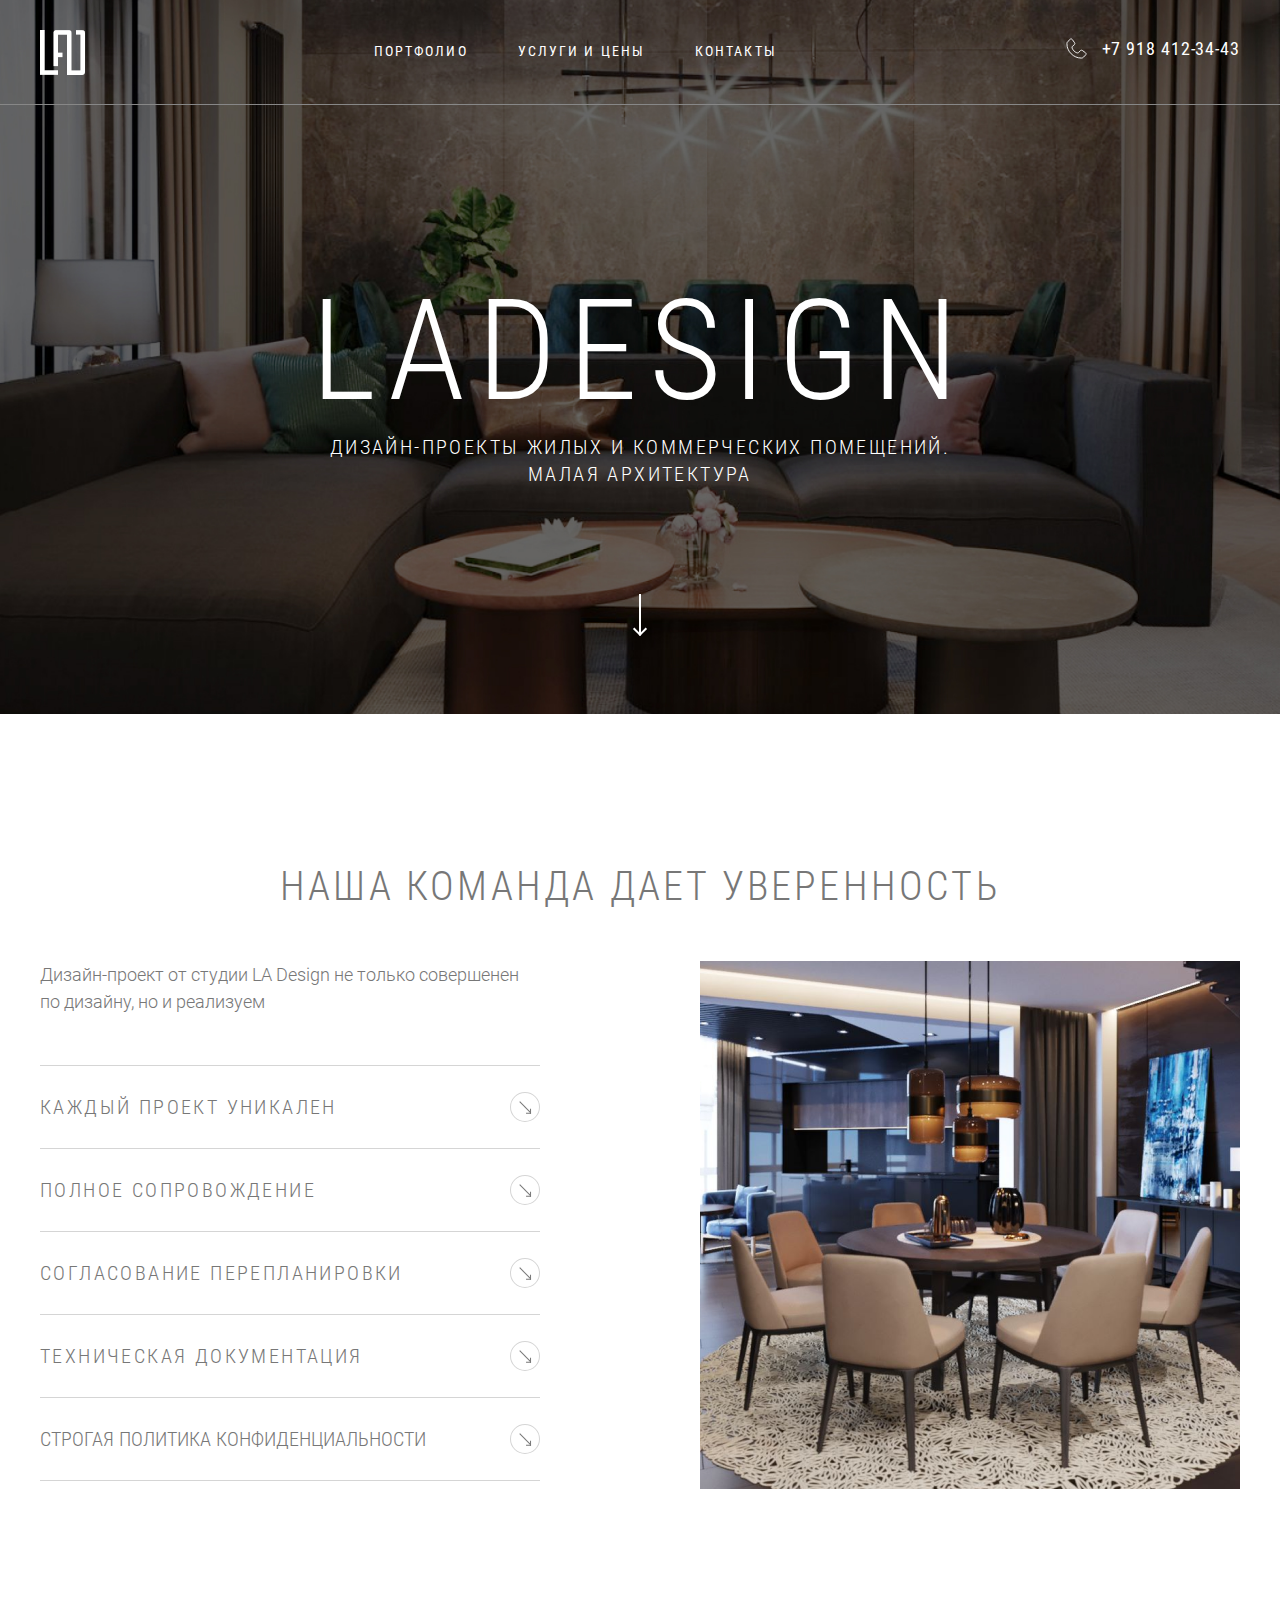
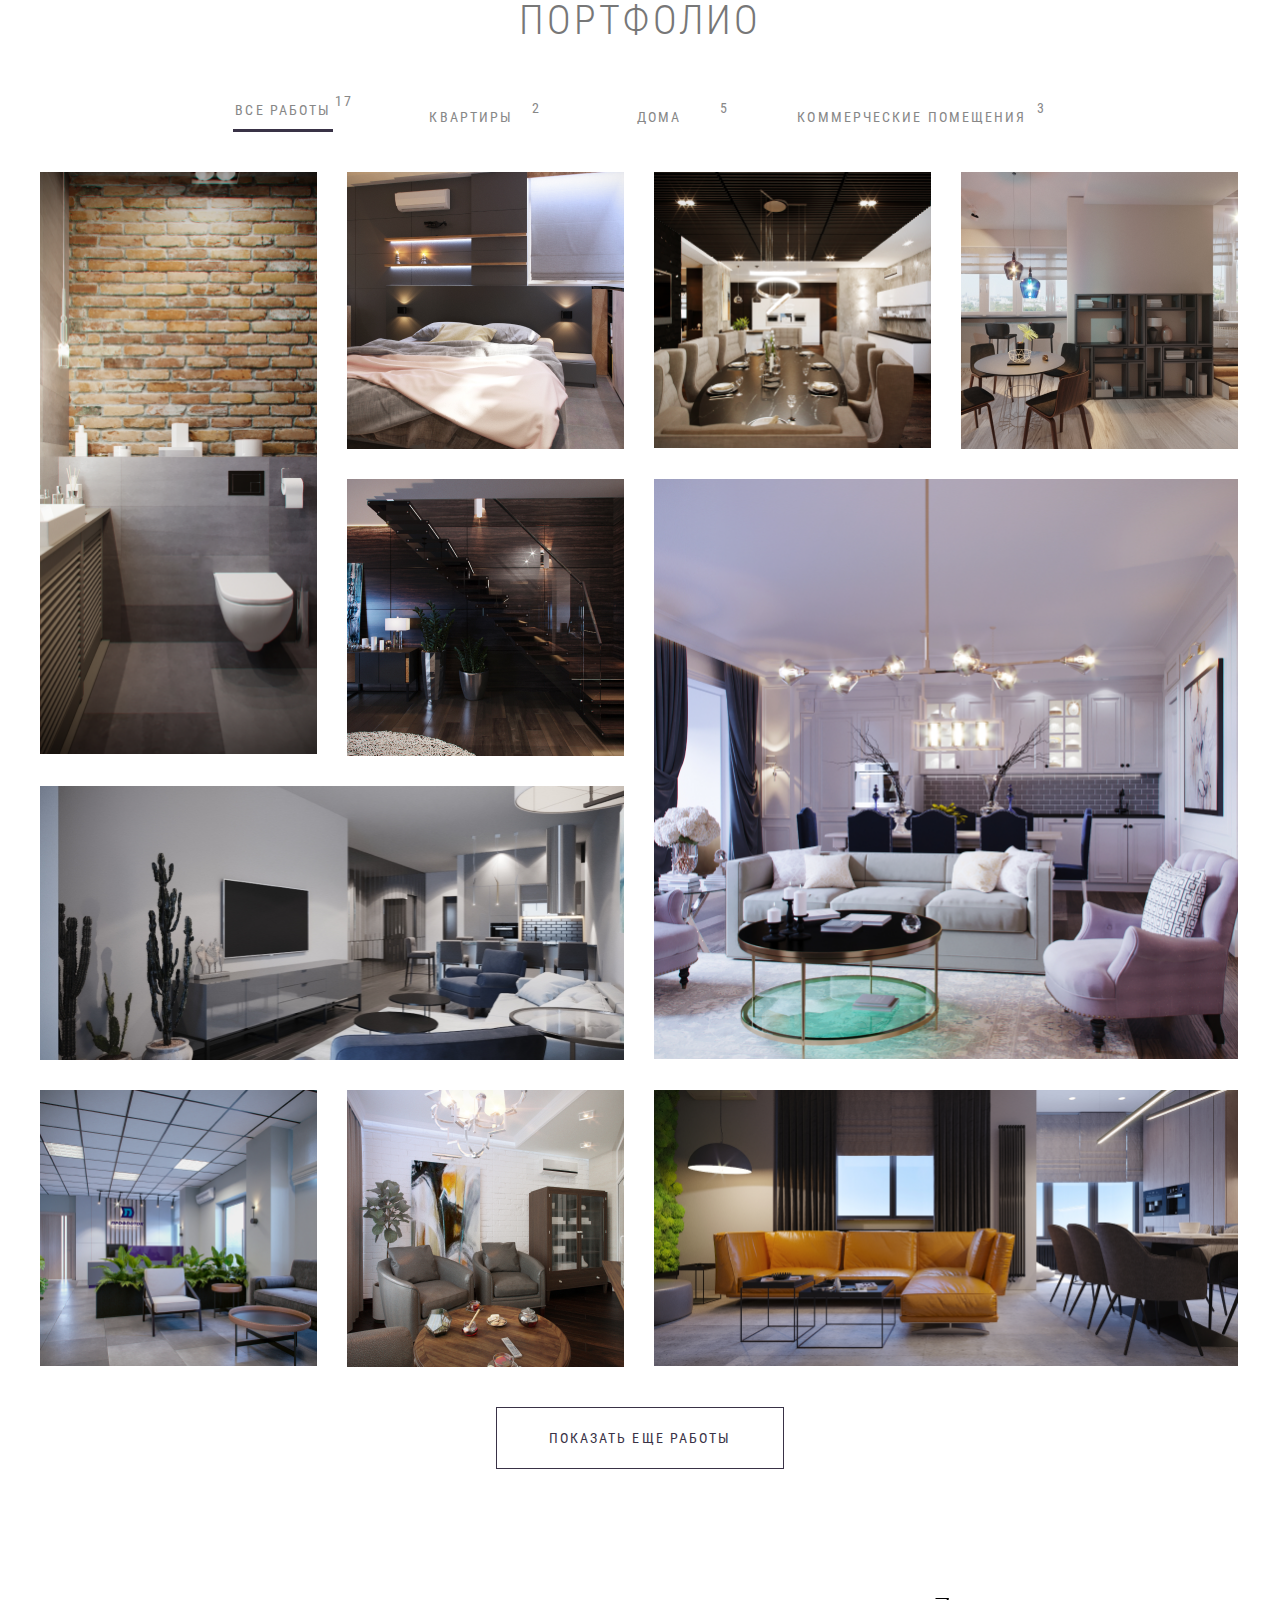
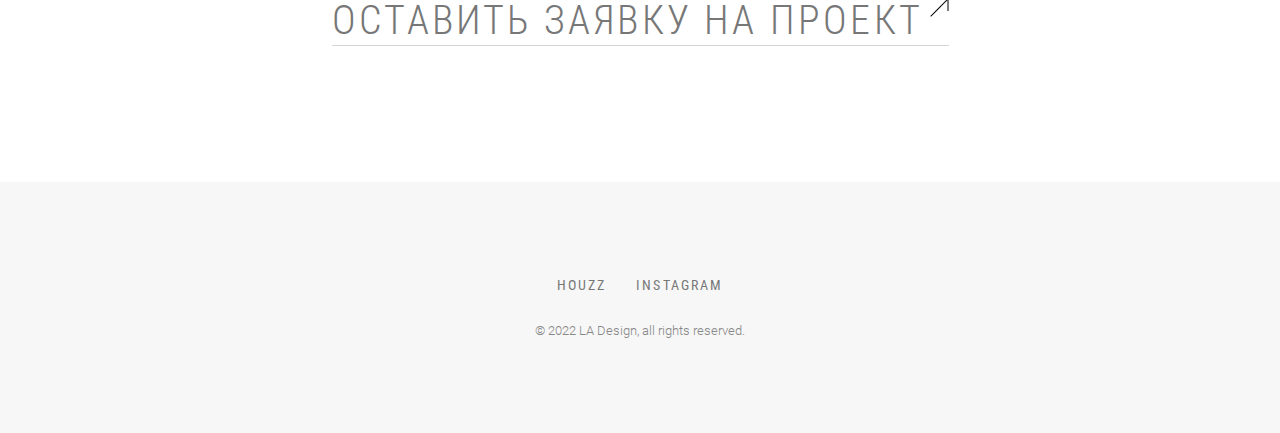
==== index.html @ 77a7b055 "Add files via upload" ====
<!DOCTYPE html>
<html lang="ru">
	<head>
	<meta charset="UTF-8">
	<meta http-equiv="X-UA-Compatible" content="IE=edge">
	<meta name="viewport" content="width=device-width, initial-scale=1.0">
  <link rel="shortcut icon" href="img/logo.png" type="image/x-icon">
  
	<link rel="stylesheet" href="css/style.min.css">
	<title>Ladesign</title>
</head>
	<body>
    <div class="wrapper">
		<header id="header" class="header lock-padding">
  <div class="header__container">
      <a  class="header__logo"></a>
    <div class="header__menu menu">
      <div class="menu__icon">
        <span></span>
      </div>
      <nav class="menu__body">
          <ul class="menu__list">
            <li class="menu__item"><a href="portfolio.html" class="menu__link">Портфолио</a></li>
            <li class="menu__item"><a href="price.html" class="menu__link">услуги и цены</a></li>
            <li class="menu__item"><a href="contact.html" class="menu__link">контакты</a></li>
        </ul>
      </nav>
    </div>
    <div class="header__phone">
      <a href="tel:+79184123443" class="tel__img">+7 918 412-34-43</a>
    </div>
  </div>
</header>

      <main>
        <section class="hero">
          <div class="hero__container">
            <div class="hero__block">
              <h1 class="hero__title">Ladesign</h1>
              <p class="hero__subtitle" >Дизайн-проекты жилых и коммерческих помещений. Малая архитектура</p>
              
              <a href="#team" class="bnt__down"></a>
          </div>
          </div>
        </section>
        <section class="team" id="team">
          <div class="team__container">
            <div class="team__title title">Наша команда дает уверенность</div>
            <div class="team__block">
              <div class="team__text">
                <div class="team__text-p">
                  Дизайн-проект от студии LA Design не только совершенен по дизайну, но и реализуем
                </div>
                <ul class="accordion__list">
                  <li class="accordion">
                    <button class="accordion__control" aria-expanded="false">
                      <span class="accordion__title team__accordion-title">Каждый проект уникален</span>
                      <span class="accordion__icon"></span>
                    </button>
                    <div class="accordion__content team__accordion-subtitle" aria-hidden="true">
                      Дизайнеры и архитекторы студии не работают по шаблону, учитывают все пожелания и не копируют работы из чужих портфолио
                    </div>
                  </li>
                  <li class="accordion">
                    <button class="accordion__control" aria-expanded="false">
                      <span class="accordion__title team__accordion-title">Полное сопровождение</span>
                      <span class="accordion__icon"></span>
                    </button>
                    <div class="accordion__content team__accordion-subtitle" aria-hidden="true">
                      Клиент может заказать услугу по авторскому надзору и вообще не приезжать на объект. Мы будем контролировать и корректировать ход выполнения ремонтных работ согласно дизайн-проекту
                    </div>
                  </li>
                  <li class="accordion">
                    <button class="accordion__control" aria-expanded="false">
                      <span class="accordion__title team__accordion-title">Согласование перепланировки</span>
                      <span class="accordion__icon"></span>
                    </button>
                    <div class="accordion__content team__accordion-subtitle" aria-hidden="true">
                      Поможем согласовать любые планировочные решения, которые не противоречат закону. Возьмем на себя все бумажные вопросы, чтобы освободить ваше время
                    </div>
                  </li>
                  <li class="accordion">
                    <button class="accordion__control" aria-expanded="false">
                      <span class="accordion__title team__accordion-title">Техническая документация</span>
                      <span class="accordion__icon"></span>
                    </button>
                    <div class="accordion__content team__accordion-subtitle" aria-hidden="true">
                      Готовим полный пакет документов, который гарантирует ответственный подход к работе и высокое качество реализованного дизайн-проекта
                    </div>
                  </li>
                  <li class="accordion">
                    <button class="accordion__control" aria-expanded="false">
                      <span class="accordion__title team__accordion-title  team__accordion-last">Строгая политика конфиденциальности
                      </span>
                      <span class="accordion__icon accordion__icon-last "></span>
                    </button>
                    <div class="accordion__content team__accordion-subtitle" aria-hidden="true">
                      Обеспечиваем защиту персональных данных заказчиков и не раскрываем их третьим лицам.
                    </div>
                  </li>
                </ul>
              </div>
              <div class="team__images ibg">
                <img src="img/block__team.png"  alt="">
              </div>
            </div>
          </div>
        </section>
        <section class="portfolio">
          <div class="portfolio__container">
            <div class="portfolio__title title">Портфолио</div>
            
            <div class="portfolio__nav">
              <a  class="btnc portfolio__nav-link active" data-filter="all">все работы <span class="nav-link__item">17</span></a>
              <a  class="btnc portfolio__nav-link" data-filter="app">квартиры <span class="nav-link__item">2</span></a>
              <a  class="btnc portfolio__nav-link" data-filter="website">дома <span class="nav-link__item">5</span></a>
              <a  class="btnc portfolio__nav-link portfolio__nav-link-bg " data-filter="interaction">коммерческие помещения <span class="nav-link__item">3</span></a>
            </div>

            <div class="portfolio__block">
              <div class="portfolio__item grid-rows" data-cat="app">
              <a href="work.html">
                <img src="img/portfolio1.png" alt="">
              <div class="portfolio__text-img">
                <h2 class="text-img__h2" >LOFT</h2>
                <span class="text-img__span">Unique collection</span>
              </div>
              </a>
            </div>
            <div class="portfolio__item " data-cat="website">
              <a href="index.html">
                <img src="img/portfolio2.png" alt="">
              <div class="portfolio__text-img">
                <h2 class="text-img__h2" >LOFT</h2>
                <span class="text-img__span">Unique collection</span>
              </div>
              </a>
            </div>
            <div class="portfolio__item " data-cat="interaction">
              <a href="index.html">
                <img src="img/portfolio3.png" alt="">
              <div class="portfolio__text-img">
                <h2 class="text-img__h2" >LOFT</h2>
                <span class="text-img__span">Unique collection</span>
              </div>
              </a>
            </div>
            <div class="portfolio__item " data-cat="website">
              <a href="index.html">
                <img src="img/portfolio4.png" alt="">
              <div class="portfolio__text-img">
                <h2 class="text-img__h2" >LOFT</h2>
                <span class="text-img__span">Unique collection</span>
              </div>
              </a>
            </div>
            <div class="portfolio__item " data-cat="interaction">
              <a href="index.html">
                <img src="img/portfolio5.png" alt="">
              <div class="portfolio__text-img">
                <h2 class="text-img__h2" >LOFT</h2>
                <span class="text-img__span">Unique collection</span>
              </div>
              </a>
            </div>
            <div class="portfolio__item grid-rows-columns " data-cat="website">
              <a href="index.html">
                <img src="img/portfolio6.png" alt="">
              <div class="portfolio__text-img">
                <h2 class="text-img__h2" >LOFT</h2>
                <span class="text-img__span">Unique collection</span>
              </div>
              </a>
            </div>
            <div class="portfolio__item  grid-columns " data-cat="app">
              <a href="index.html">
                <img src="img/portfolio7.png" alt="">
              <div class="portfolio__text-img">
                <h2 class="text-img__h2" >LOFT</h2>
                <span class="text-img__span">Unique collection</span>
              </div>
              </a>
            </div>
            <div class="portfolio__item " data-cat="website">
              <a href="index.html">
                <img src="img/portfolio8.png" alt="">
              <div class="portfolio__text-img">
                <h2 class="text-img__h2" >LOFT</h2>
                <span class="text-img__span">Unique collection</span>
              </div>
              </a>
            </div>
            <div class="portfolio__item " data-cat="interaction">
              <a href="index.html">
                <img src="img/portfolio9.png" alt="">
              <div class="portfolio__text-img">
                <h2 class="text-img__h2" >LOFT</h2>
                <span class="text-img__span">Unique collection</span>
              </div>
              </a>
            </div>
            <div class="portfolio__item grid-columns " data-cat="website">
              <a href="index.html">
                <img src="img/portfolio10.png" alt="">
              <div class="portfolio__text-img">
                <h2 class="text-img__h2" >LOFT</h2>
                <span class="text-img__span">Unique collection</span>
              </div>
              </a>
            </div>
            <div class="portfolio__item grid-rows " data-cat="app">
              <a href="work.html">
                <img src="img/portfolio1.png" alt="">
              <div class="portfolio__text-img">
                <h2 class="text-img__h2" >LOFT</h2>
                <span class="text-img__span">Unique collection</span>
              </div>
              </a>
              
            </div>
            <div class="portfolio__item " data-cat="website">
              <a href="index.html">
                <img src="img/portfolio2.png" alt="">
              <div class="portfolio__text-img">
                <h2 class="text-img__h2" >LOFT</h2>
                <span class="text-img__span">Unique collection</span>
              </div>
              </a>
            </div>
            <div class="portfolio__item " data-cat="interaction">
              <a href="index.html">
                <img src="img/portfolio3.png" alt="">
              <div class="portfolio__text-img">
                <h2 class="text-img__h2" >LOFT</h2>
                <span class="text-img__span">Unique collection</span>
              </div>
              </a>
            </div>
            <div class="portfolio__item " data-cat="website">
              <a href="index.html">
                <img src="img/portfolio4.png" alt="">
              <div class="portfolio__text-img">
                <h2 class="text-img__h2" >LOFT</h2>
                <span class="text-img__span">Unique collection</span>
              </div>
              </a>
            </div>
            <div class="portfolio__item " data-cat="interaction">
              <a href="index.html">
                <img src="img/portfolio5.png" alt="">
              <div class="portfolio__text-img">
                <h2 class="text-img__h2" >LOFT</h2>
                <span class="text-img__span">Unique collection</span>
              </div>
              </a>
            </div>
            <div class="portfolio__item grid-rows-columns " data-cat="website">
              <a href="index.html">
                <img src="img/portfolio6.png" alt="">
              <div class="portfolio__text-img">
                <h2 class="text-img__h2" >LOFT</h2>
                <span class="text-img__span">Unique collection</span>
              </div>
              </a>
            </div>
            <div class="portfolio__item grid-columns" data-cat="app">
              <a href="index.html">
                <img src="img/portfolio7.png" alt="">
              <div class="portfolio__text-img">
                <h2 class="text-img__h2" >LOFT</h2>
                <span class="text-img__span">Unique collection</span>
              </div>
              </a>
            </div>
              
            </div>
              <button class="portfolio__button btn show-more">Показать еще работы</button>
            <a  href="#popup" class="portfolio__aplication popup-link">оставить заявку на проект</a>


          </div>
        </section>
      </main>
      <footer class="footer">
  <div class="footer__container">
    <div class="footer__social">
      <a href="" class="footer__link">houzz</a>
      <a href="" class="footer__link">instagram</a>
    </div>
    <p class="footer__p" >© 2022 LA Design, all rights reserved.</p>
  </div>
  

</footer>

      <div id="popup" class="popup">
  <div class="popup__body">
    <div class="popup__content">
      <a   class="popup__close close-popup" ><img src="img/icon_close.svg" alt=""></a>
      <h2 class="popup__title title-desing" >оставЬТЕ СВОИ КОНТАКТЫ. мЫ СВЯЖЕМСЯ С ВАМИ И ОБСУДИМ ВАШ ПРОЕКТ</h2>
      <form class="popup__form" action="">
        <div class="input__block">
          <input class="popup__input" type="text" placeholder="Ваше имя">
          <input class="popup__input" type="number" placeholder="Ваш телефон">
        </div>
        
        <div class="form__btn ">
          <button class="form__button btn">отправить</button>
          <p class="text__btn">Нажимая на кнопку, я даю  <a href="#" class="form__btn-link"> согласие на обработку  персональных данных</a></p>
        </div>
      </form>

    </div>
  </div>
</div>
    </div> 
    
    <script src="https://code.jquery.com/jquery-3.6.0.js" integrity="sha256-H+K7U5CnXl1h5ywQfKtSj8PCmoN9aaq30gDh27Xc0jk=" crossorigin="anonymous"></script>
    <script src="https://unpkg.com/swiper/swiper-bundle.min.js"></script>
		<script src="js/app.min.js"></script>
    
	</body>
</html>
---- css/style.min.css ----
@charset "UTF-8";
@font-face {
  font-family: Roboto;
  font-display: swap;
  src: url("../fonts/Roboto-Light.woff2") format("woff2"), url("../fonts/Roboto-Light.woff") format("woff");
  font-weight: 300;
  font-style: normal;
}
@font-face {
  font-family: Roboto;
  font-display: swap;
  src: url("../fonts/Roboto-Bold.woff2") format("woff2"), url("../fonts/Roboto-Bold.woff") format("woff");
  font-weight: 700;
  font-style: normal;
}
@font-face {
  font-family: Roboto;
  font-display: swap;
  src: url("../fonts/Roboto-Medium.woff2") format("woff2"), url("../fonts/Roboto-Medium.woff") format("woff");
  font-weight: 500;
  font-style: normal;
}
@font-face {
  font-family: Roboto;
  font-display: swap;
  src: url("../fonts/Roboto-Regular.woff2") format("woff2"), url("../fonts/Roboto-Regular.woff") format("woff");
  font-weight: 400;
  font-style: normal;
}
@font-face {
  font-family: RobotoCondensed;
  font-display: swap;
  src: url("../fonts/RobotoCondensed-Bold.woff2") format("woff2"), url("../fonts/RobotoCondensed-Bold.woff") format("woff");
  font-weight: 700;
  font-style: normal;
}
@font-face {
  font-family: RobotoCondensed;
  font-display: swap;
  src: url("../fonts/RobotoCondensed-Regular.woff2") format("woff2"), url("../fonts/RobotoCondensed-Regular.woff") format("woff");
  font-weight: 400;
  font-style: normal;
}
@font-face {
  font-family: RobotoCondensed;
  font-display: swap;
  src: url("../fonts/RobotoCondensed-Light.woff2") format("woff2"), url("../fonts/RobotoCondensed-Light.woff") format("woff");
  font-weight: 300;
  font-style: normal;
}
/*обнуление*/
/*Обнуление*/
* {
  padding: 0;
  margin: 0;
  border: 0;
}

*, *:before, *:after {
  -moz-box-sizing: border-box;
  -webkit-box-sizing: border-box;
  box-sizing: border-box;
}

:focus, :active {
  outline: none;
}

a:focus, a:active {
  outline: none;
}

nav, footer, header, aside {
  display: block;
}

html, body {
  height: 100%;
  width: 100%;
  font-size: 100%;
  line-height: 1;
  font-size: 14px;
  -ms-text-size-adjust: 100%;
  -moz-text-size-adjust: 100%;
  -webkit-text-size-adjust: 100%;
}

input, button, textarea {
  font-family: inherit;
}

input::-ms-clear {
  display: none;
}

button {
  cursor: pointer;
}

button::-moz-focus-inner {
  padding: 0;
  border: 0;
}

a, a:visited {
  text-decoration: none;
}

a:hover {
  text-decoration: none;
}

ul li {
  list-style: none;
}

img {
  vertical-align: top;
  max-width: 100%;
  object-fit: cover;
}

h1, h2, h3, h4, h5, h6 {
  font-size: inherit;
  font-weight: 400;
}

/*--------------------*/
.ibg {
  position: relative;
}

.ibg img {
  position: absolute;
  width: 100%;
  height: 100%;
  top: 0;
  left: 0;
  object-fit: cover;
}

[class*=__container] {
  max-width: 1230px;
  margin: 0 auto;
  padding: 0 15px;
}

.wrapper {
  min-height: 100%;
  overflow: hidden;
  display: flex;
  flex-direction: column;
}

.main {
  flex: 1 0 auto;
}

body {
  font-family: RobotoCondensed;
  font-weight: 400;
  font-style: normal;
}

body._lock {
  overflow: hidden;
}

body.lock {
  overflow: hidden;
}

.header {
  position: absolute;
  top: 0;
  left: 0;
  width: 100%;
  z-index: 50;
  border-bottom: 1px solid var(--color-bb);
}
.header__container {
  display: flex;
  align-items: center;
  justify-content: space-between;
  min-height: 104px;
}
@media (max-width: 1230px) {
  .header__container {
    min-height: calc(70px + 34 * ((100vw - 320px) / 910));
  }
}
.header__logo {
  background: url("../img/logos.png") 0 0 no-repeat;
  width: 45px;
  height: 45px;
  cursor: pointer;
  background-size: cover;
  z-index: 6;
}
@media (max-width: 1230px) {
  .header__logo {
    width: calc(30px + 15 * ((100vw - 320px) / 910));
  }
}
@media (max-width: 1230px) {
  .header__logo {
    height: calc(30px + 15 * ((100vw - 320px) / 910));
  }
}
.header__menu {
  z-index: 5;
}
.header__phone {
  z-index: 6;
}

.fixed {
  position: fixed;
  top: 0;
  left: 0;
  animation-name: show_header;
  animation-duration: 1s;
  background: #fff;
  z-index: 5;
  width: 100%;
  box-shadow: 0px 20px 80px rgba(0, 0, 0, 0.08);
}

.menu__list {
  font-family: RobotoCondensed;
  font-size: 14px;
  font-weight: 400;
  line-height: 1.2;
  letter-spacing: 0.15em;
  text-align: center;
  text-transform: uppercase;
  display: flex;
  gap: 50px;
}
@media (max-width: 1230px) {
  .menu__list {
    gap: calc(19px + 31 * ((100vw - 320px) / 910));
  }
}
@media (min-width: 769px) {
  .menu__item::after {
    content: "";
    display: block;
    width: 100%;
    height: 2px;
    background-color: var(--color-white);
    transform: scale(0);
    transition: all 0.3s ease;
  }
  .menu__item:hover::after {
    transform: scale(1);
  }
}
.menu__link {
  color: var(--color-white);
}
.menu__icon {
  display: none;
}
@media (max-width: 769px) {
  .menu {
    display: flex;
    order: 1;
  }
}

@media (max-width: 769px) {
  .menu__icon {
    z-index: 5;
    display: block;
    position: relative;
    width: 40px;
    height: 20px;
    cursor: pointer;
  }
  .menu__icon span,
.menu__icon::after,
.menu__icon::before {
    left: 0;
    position: absolute;
    height: 10%;
    width: 100%;
    transition: all 0.5s ease 0s;
    background-color: var(--color-white);
  }
  .fixed .menu__icon span,
.fixed .menu__icon::after,
.fixed .menu__icon::before {
    left: 0;
    position: absolute;
    height: 10%;
    width: 100%;
    transition: all 0.5s ease 0s;
    background-color: #000;
  }
  ._active.menu__icon span,
._active.menu__icon::after,
._active.menu__icon::before {
    background-color: var(--color-white);
  }
  ._active .tel__img {
    color: var(--color-white);
  }
  .menu__icon::after,
.menu__icon::before {
    content: "";
  }
  .menu__icon::after {
    bottom: 0;
  }
  .menu__icon::before {
    top: 0;
  }
  .menu__icon span {
    top: 50%;
    transform: scale(1) translate(0px, -50%);
  }
  .menu__icon._active span {
    transform: scale(0) translate(0px, -50%);
  }
  .menu__icon._active::before {
    top: 50%;
    transform: rotate(-45deg) translate(0px, -50%);
  }
  .menu__icon._active::after {
    top: 50%;
    transform: rotate(45deg) translate(0px, -50%);
  }
  .menu__body {
    position: fixed;
    top: 0;
    left: -100%;
    width: 100%;
    height: 100%;
    background-color: #000;
    padding: 184px 30px 30px 30px;
    transition: left 0.5s ease 0s;
    overflow: auto;
  }
  .menu__body._active {
    left: 0;
  }
  ._active.menu__body::before {
    content: "";
    position: fixed;
    width: 100%;
    top: 0;
    left: 0;
    height: 70px;
    background-color: #000;
    z-index: 2;
  }
  .menu__list {
    flex-direction: column;
  }
  .menu__link {
    font-size: 20px;
  }
}
.fixed .menu__link {
  color: var(--color-darkgray);
}
.fixed .menu__link::after {
  content: "";
  display: block;
  width: 100%;
  height: 2px;
  background-color: var(--color-darkgray);
  transform: scale(0);
  transition: all 0.3s ease;
}
.fixed .menu__link:hover::after {
  transform: scale(1);
}
.fixed .header__container {
  min-height: 70px;
}
.fixed .header__logo {
  background: url("../img/logo.png") 0 0 no-repeat;
  width: 45px;
  height: 45px;
  cursor: pointer;
  background-size: cover;
}
@media (max-width: 1230px) {
  .fixed .header__logo {
    width: calc(30px + 15 * ((100vw - 320px) / 910));
  }
}
@media (max-width: 1230px) {
  .fixed .header__logo {
    height: calc(30px + 15 * ((100vw - 320px) / 910));
  }
}
.fixed .tel__img {
  color: var(--color-darkgray);
  background-image: url("../img/phonedark.png");
}
.fixed .tel__img::after {
  content: "";
  display: block;
  width: 100%;
  height: 2px;
  margin-top: 5px;
  background-color: var(--color-darkgray);
  transform: scale(0);
  transition: all 0.3s ease;
}
.fixed .tel__img:hover::after {
  transform: scale(1);
}

._active.tel__img {
  color: var(--color-white);
  background-image: url("../img/phone.svg");
}

._active.header__logo {
  background: url("../img/logos.png") 0 0 no-repeat;
  width: 45px;
  height: 45px;
  cursor: pointer;
  background-size: cover;
  z-index: 6;
}
@media (max-width: 1230px) {
  ._active.header__logo {
    width: calc(30px + 15 * ((100vw - 320px) / 910));
  }
}
@media (max-width: 1230px) {
  ._active.header__logo {
    height: calc(30px + 15 * ((100vw - 320px) / 910));
  }
}

._active .menu__link {
  color: var(--color-white);
}

.tel__img {
  background-image: url("../img/phone.svg");
  padding: 10px 0 10px 36px;
  background-position: left center;
  background-size: 21px 21px;
  background-repeat: no-repeat;
  font-size: 18px;
  font-weight: 500;
  line-height: 0.85;
  letter-spacing: 0.05em;
  text-align: left;
  color: var(--color-white);
}
@media (max-width: 1230px) {
  .tel__img {
    font-size: calc(16px + 2 * ((100vw - 320px) / 910));
  }
}
.tel__img::after {
  content: "";
  display: block;
  width: 100%;
  height: 2px;
  margin-top: 5px;
  background-color: var(--color-white);
  transform: scale(0);
  transition: all 0.3s ease;
}
.tel__img:hover::after {
  transform: scale(1);
}

@keyframes show_header {
  0% {
    opacity: 0;
    top: -70px;
  }
  100% {
    opacity: 1;
    top: 0;
  }
}
.title {
  font-family: RobotoCondensed;
  font-size: 40px;
  font-weight: 300;
  line-height: 117.5%;
  letter-spacing: 0.08em;
  color: var(--color-darkgray);
  text-transform: uppercase;
  text-align: center;
}
@media (max-width: 1230px) {
  .title {
    font-size: calc(30px + 10 * ((100vw - 320px) / 910));
  }
}

.title-desing {
  font-family: RobotoCondensed;
  font-size: 30px;
  font-weight: 300;
  line-height: 150%;
  letter-spacing: 0.08em;
  text-align: left;
  text-transform: uppercase;
  color: var(--color-darkgray);
}
@media (max-width: 1230px) {
  .title-desing {
    font-size: calc(20px + 10 * ((100vw - 320px) / 910));
  }
}

.accordion {
  max-width: 500px;
}
.accordion__list {
  border-bottom: 1px solid #D5D5D5;
  max-width: 500px;
}
.accordion__control {
  display: flex;
  align-items: center;
  justify-content: space-between;
  list-style: none;
  padding: 26px 0;
  padding-left: 0;
  border-top: 1px solid #D5D5D5;
  width: 100%;
  background-color: transparent;
  cursor: pointer;
}
.accordion__control::-webkit-details-marker {
  display: none;
}
.accordion__title {
  margin: 0;
}
.accordion__icon {
  position: relative;
  display: inline-block;
  width: 30px;
  height: 30px;
  border-radius: 100%;
  background-color: transparent;
  border: 1px solid #D5D5D5;
  transition: transform 0.3s ease-out;
  transform: rotate(-45deg);
}
.accordion__icon::before {
  content: "";
  position: absolute;
  left: 50%;
  top: 50%;
  transform: translate(-50%, -50%);
  width: 1px;
  height: 15px;
  background-color: var(--color-darkgray);
}
.accordion__icon::after {
  content: "";
  position: absolute;
  transform: translate(-50%, -50%);
  border-top: 1px solid var(--color-darkgray);
  border-left: 1px solid var(--color-darkgray);
  width: 5px;
  height: 5px;
  transform: rotate(-135deg);
  left: 11.2px;
  top: 59%;
}
.accordion__content {
  padding: 0 20px;
  border-top: transparent;
  max-height: 0;
  opacity: 0;
  overflow: hidden;
  will-change: max-height;
  transition: all 0.3s ease-out;
  box-sizing: content-box;
}

.open .accordion__content {
  opacity: 1;
  padding: 0 20px 20px 0;
  padding-left: 0;
}
.open .accordion__icon {
  transform: rotate(-135deg);
}

.btn {
  font-family: RobotoCondensed;
  font-size: 14px;
  font-weight: 400;
  line-height: 117%;
  letter-spacing: 0.15em;
  text-align: center;
  text-transform: uppercase;
  color: var(--color-btn);
  border: 1px solid var(--color-btn);
  background-color: transparent;
  transition: all 0.5s ease;
}
@media (max-width: 769px) {
  .btn {
    color: var(--color-white);
    background-color: var(--color-btn);
  }
}
@media (min-width: 768px) {
  .btn:hover {
    color: var(--color-white);
    background-color: var(--color-btn);
  }
}

.footer {
  padding: 95px 0;
  background-color: #F7F7F7;
}
.footer__social {
  display: flex;
  flex-wrap: wrap;
  gap: 0 30px;
  justify-content: center;
  margin-bottom: 30px;
}
.footer__link {
  font-family: RobotoCondensed;
  font-size: 14px;
  font-weight: 400;
  line-height: 117%;
  letter-spacing: 0.15em;
  color: var(--color-darkgray);
  text-transform: uppercase;
  transition: text-decoration 0.5s ease;
}
.footer__link:hover {
  text-decoration: underline;
}
.footer__p {
  font-family: Roboto;
  font-size: 13px;
  font-weight: 300;
  line-height: 15px;
  letter-spacing: 0em;
  text-align: center;
  color: var(--color-bb);
}

.portfolio-2 {
  margin-top: 205px;
}
@media (max-width: 1230px) {
  .portfolio-2 {
    margin-top: calc(120px + 85 * ((100vw - 320px) / 910));
  }
}

.gray {
  color: var(--color-darkgray);
}

.gray-img {
  background: url("../img/logo.png") 0 0 no-repeat;
  width: 45px;
  height: 45px;
  cursor: pointer;
  background-size: cover;
  z-index: 6;
}
@media (max-width: 1230px) {
  .gray-img {
    width: calc(30px + 15 * ((100vw - 320px) / 910));
  }
}
@media (max-width: 1230px) {
  .gray-img {
    height: calc(30px + 15 * ((100vw - 320px) / 910));
  }
}

.menu__icons span,
.menu__icons::after,
.menu__icons::before {
  left: 0;
  position: absolute;
  height: 10%;
  width: 100%;
  transition: all 0.5s ease 0s;
  background-color: #000;
}

.gray-phone {
  color: var(--color-darkgray);
  background-image: url("../img/phonedark.png");
}

@media (min-width: 768px) {
  .menu__link.gray {
    color: var(--color-darkgray);
  }
  .menu__link.gray::after {
    content: "";
    display: block;
    width: 100%;
    height: 2px;
    background-color: var(--color-darkgray);
    transform: scale(0);
    transition: all 0.3s ease;
  }
  .menu__link.gray:hover::after {
    transform: scale(1);
  }
}
._active.tel__img.gray-phone {
  color: var(--color-white);
  background-image: url("../img/phone.svg");
}

._active.header__logo {
  background: url("../img/logos.png") 0 0 no-repeat;
  width: 45px;
  height: 45px;
  cursor: pointer;
  background-size: cover;
  z-index: 6;
}
@media (max-width: 1230px) {
  ._active.header__logo {
    width: calc(30px + 15 * ((100vw - 320px) / 910));
  }
}
@media (max-width: 1230px) {
  ._active.header__logo {
    height: calc(30px + 15 * ((100vw - 320px) / 910));
  }
}

._active .menu__link {
  color: var(--color-white);
}

.work {
  background: url("../img/work-bg.jpg") no-repeat;
  object-fit: cover;
  background-size: cover;
  background-position: center;
  padding-top: 353px;
  padding-bottom: 347px;
}
@media (max-width: 1230px) {
  .work {
    padding-top: calc(205px + 148 * ((100vw - 320px) / 910));
  }
}
@media (max-width: 1230px) {
  .work {
    padding-bottom: calc(205px + 142 * ((100vw - 320px) / 910));
  }
}
.work__container {
  text-transform: uppercase;
  color: var(--color-white);
}
.work__title {
  font-family: RobotoCondensed;
  font-size: 40px;
  font-weight: 300;
  line-height: 117%;
  letter-spacing: 0.08em;
  text-align: center;
}
@media (max-width: 1230px) {
  .work__title {
    font-size: calc(30px + 10 * ((100vw - 320px) / 910));
  }
}
.work__p {
  font-family: RobotoCondensed;
  font-size: 20px;
  font-weight: 300;
  line-height: 117%;
  letter-spacing: 0.12em;
  display: block;
  text-align: center;
  margin-top: 26px;
}
@media (max-width: 1230px) {
  .work__p {
    font-size: calc(16px + 4 * ((100vw - 320px) / 910));
  }
}

.design {
  padding-top: 150px;
  padding-bottom: 100px;
}
@media (max-width: 1230px) {
  .design {
    padding-top: calc(70px + 80 * ((100vw - 320px) / 910));
  }
}
@media (max-width: 1230px) {
  .design {
    padding-bottom: calc(30px + 70 * ((100vw - 320px) / 910));
  }
}
.design__title {
  text-transform: uppercase;
  max-width: 579px;
  color: var(--color-darkgray);
}
.design__description {
  margin-top: 47px;
  display: flex;
  column-gap: calc(6px + 96 * ((100vw - 320px) / 1600));
  flex-wrap: wrap;
}
@media (max-width: 1230px) {
  .design__description {
    margin-top: calc(26px + 21 * ((100vw - 320px) / 910));
  }
}
@media (max-width: 1050px) {
  .design__description {
    column-gap: 30px;
  }
}
.design__description-span {
  font-family: Roboto;
  font-size: 16px;
  font-weight: 300;
  line-height: 150%;
  letter-spacing: 0em;
  text-align: right;
  color: var(--color-btn);
  text-transform: none;
}
.design__description-ul {
  flex: 0 1 483px;
}
@media (max-width: 1024px) {
  .design__description-ul {
    flex: 0 1 100%;
  }
}
.design__description-item {
  display: flex;
  align-items: center;
  justify-content: space-between;
  font-family: RobotoCondensed;
  font-size: 14px;
  font-weight: 400;
  line-height: 114%;
  letter-spacing: 0.15em;
  text-align: left;
  color: var(--color-bb);
  text-transform: uppercase;
  border-bottom: 1px solid var(--color-line);
  margin-bottom: 20px;
  padding-bottom: 20px;
}
.design__description-text {
  flex: 0 1 483px;
  font-family: Roboto;
  font-size: 16px;
  font-weight: 300;
  line-height: 150%;
  letter-spacing: 0em;
  text-align: left;
  color: var(--color-darkgray);
}
@media (max-width: 1024px) {
  .design__description-text {
    flex: 0 1 100%;
  }
}

.desing-slider {
  padding: 0 15px;
  padding-top: 100px;
  max-width: 930px;
  position: relative;
  margin: 0 auto;
}
@media (max-width: 1230px) {
  .desing-slider {
    padding-top: calc(30px + 70 * ((100vw - 320px) / 910));
  }
}

.swiper {
  width: 100%;
  height: 100%;
  padding-bottom: 41px;
}
@media (max-width: 1230px) {
  .swiper {
    padding-bottom: calc(30px + 11 * ((100vw - 320px) / 910));
  }
}

.swiper-wrapper {
  padding-bottom: 41px;
}
@media (max-width: 1230px) {
  .swiper-wrapper {
    padding-bottom: calc(30px + 11 * ((100vw - 320px) / 910));
  }
}

.swiper-slide {
  text-align: center;
  font-size: 18px;
  background: #fff;
  /* Center slide text vertically */
  display: -webkit-box;
  display: -ms-flexbox;
  display: -webkit-flex;
  display: flex;
  -webkit-box-pack: center;
  -ms-flex-pack: center;
  -webkit-justify-content: center;
  justify-content: center;
  -webkit-box-align: center;
  -ms-flex-align: center;
  -webkit-align-items: center;
  align-items: center;
}

.swiper-slide img {
  display: block;
  width: 100%;
  height: 100%;
  object-fit: cover;
}

.swiper-button-prev::after,
.swiper-button-next::after {
  display: none;
}

.swiper-button-next.design-slider-next,
.swiper-button-prev.design-slider-prev {
  width: 40px;
  height: 40px;
  background-size: 40px 40px;
  background-position: center;
}
@media (max-width: 769px) {
  .swiper-button-next.design-slider-next,
.swiper-button-prev.design-slider-prev {
    display: none;
  }
}

.swiper-button-next.design-slider-next {
  background: url("../img/icon_arrow-next.svg") no-repeat;
  right: 50px;
}

.swiper-button-prev.design-slider-prev {
  background: url("../img/icon_arrow-prev.svg") no-repeat;
  left: 50px;
}

.solution {
  padding-top: 150px;
  padding-bottom: 100px;
}
@media (max-width: 1230px) {
  .solution {
    padding-top: calc(70px + 80 * ((100vw - 320px) / 910));
  }
}
@media (max-width: 1230px) {
  .solution {
    padding-bottom: calc(30px + 70 * ((100vw - 320px) / 910));
  }
}
.solution__block {
  margin-top: 50px;
  display: flex;
  column-gap: 100px;
  row-gap: 28px;
}
@media (max-width: 1230px) {
  .solution__block {
    margin-top: calc(30px + 20 * ((100vw - 320px) / 910));
  }
}
@media (max-width: 1030px) {
  .solution__block {
    column-gap: 30px;
  }
}
@media (max-width: 600px) {
  .solution__block {
    flex-wrap: wrap;
  }
}
.solution__block-item {
  flex: 0 1 450px;
}
.solution__block-title {
  font-family: RobotoCondensed;
  font-size: 20px;
  font-size: 20px;
  font-weight: 300;
  line-height: 117%;
  letter-spacing: 0.12em;
  text-align: left;
  color: var(--color-darkgray);
  text-transform: uppercase;
}
@media (max-width: 1230px) {
  .solution__block-title {
    font-size: calc(16px + 4 * ((100vw - 320px) / 910));
  }
}
.solution__block-text {
  font-family: Roboto;
  font-size: 16px;
  font-weight: 300;
  line-height: 150%;
  letter-spacing: 0em;
  text-align: left;
  color: var(--color-darkgray);
  margin-top: 30px;
}
@media (max-width: 1230px) {
  .solution__block-text {
    margin-top: calc(14px + 16 * ((100vw - 320px) / 910));
  }
}

.project {
  padding-top: 100px;
  padding-bottom: 75px;
}
@media (max-width: 1230px) {
  .project {
    padding-top: calc(30px + 70 * ((100vw - 320px) / 910));
  }
}
@media (max-width: 1230px) {
  .project {
    padding-bottom: calc(35px + 40 * ((100vw - 320px) / 910));
  }
}
.project__block {
  margin-top: 24px;
  display: flex;
  gap: 30px 30px;
}
@media (max-width: 1230px) {
  .project__block {
    margin-top: calc(12px + 12 * ((100vw - 320px) / 910));
  }
}
.project__item {
  font-family: Roboto;
  font-size: 16px;
  font-weight: 300;
  line-height: 150%;
  letter-spacing: 0em;
  text-align: left;
  max-width: 585px;
  color: var(--color-darkgray);
}
.project__images {
  margin-top: 44px;
  display: grid;
  grid-template-columns: repeat(2, 1fr);
  gap: 30px 30px;
  width: 100%;
}
@media (max-width: 1230px) {
  .project__images {
    margin-top: calc(30px + 14 * ((100vw - 320px) / 910));
  }
}
.project__images img {
  object-fit: cover;
}
@media (max-width: 550px) {
  .project__block {
    flex-direction: column;
    gap: 15px 30px;
  }
  .project__images {
    grid-template-columns: repeat(1, 1fr);
    gap: 10px 30px;
  }
}

.project__similar {
  padding-top: 75px;
}
@media (max-width: 1230px) {
  .project__similar {
    padding-top: calc(35px + 40 * ((100vw - 320px) / 910));
  }
}

.similar__title {
  text-align: center;
}

.similar-slider {
  margin: 0 auto;
  margin-top: 50px;
  padding: 0 15px;
  max-width: 930px;
  position: relative;
}
@media (max-width: 1230px) {
  .similar-slider {
    margin-top: calc(30px + 20 * ((100vw - 320px) / 910));
  }
}

.swiper-button-next.similar-slider-next,
.swiper-button-prev.similar-slider-prev {
  width: 40px;
  height: 40px;
  background-size: 40px 40px;
  background-position: center;
}
@media (max-width: 769px) {
  .swiper-button-next.similar-slider-next,
.swiper-button-prev.similar-slider-prev {
    display: none;
  }
}

.swiper-button-next.similar-slider-next {
  background: url("../img/icon_arrow-next.svg") no-repeat;
  right: 30px;
}

.swiper-button-prev.similar-slider-prev {
  background: url("../img/icon_arrow-prev.svg") no-repeat;
  left: 30px;
}

.price {
  margin-top: 205px;
  color: var(--color-darkgray);
}
@media (max-width: 1230px) {
  .price {
    margin-top: calc(120px + 85 * ((100vw - 320px) / 910));
  }
}
.price__title {
  text-align: center;
}
.price__block1 {
  margin-top: 100px;
  margin-bottom: 50px;
  display: flex;
  column-gap: 120px;
}
@media (max-width: 1230px) {
  .price__block1 {
    margin-top: calc(70px + 30 * ((100vw - 320px) / 910));
  }
}
@media (max-width: 1230px) {
  .price__block1 {
    margin-bottom: calc(35px + 15 * ((100vw - 320px) / 910));
  }
}
@media (max-width: 800px) {
  .price__block1 {
    display: flex;
    flex-direction: column;
    row-gap: 30px;
  }
}
.price__block-title {
  font-family: RobotoCondensed;
  font-size: 40px;
  font-weight: 300;
  line-height: 150%;
  letter-spacing: 0.08em;
  text-align: left;
  text-transform: uppercase;
  color: var(--color-darkgray);
}
@media (max-width: 1230px) {
  .price__block-title {
    font-size: calc(20px + 20 * ((100vw - 320px) / 910));
  }
}
@media (min-width: 1070px) {
  .price__block-title {
    max-width: 380px;
  }
}
.price__block2 {
  margin-bottom: 50px;
}
@media (max-width: 1230px) {
  .price__block2 {
    margin-bottom: calc(30px + 20 * ((100vw - 320px) / 910));
  }
}
.price__hide-text {
  font-family: Roboto;
  font-size: 16px;
  font-weight: 300;
  line-height: 150%;
  letter-spacing: 0em;
  text-align: left;
}

.whyheed {
  flex: 0 1 678px;
}

.whyheed-item {
  font-family: RobotoCondensed;
  font-size: 20px;
  font-weight: 300;
  line-height: 130%;
  letter-spacing: 0.12em;
  text-align: left;
  text-transform: uppercase;
  display: flex;
  flex-direction: column;
  border-bottom: 1px solid var(--color-darkgray);
}
@media (max-width: 1230px) {
  .whyheed-item {
    font-size: calc(16px + 4 * ((100vw - 320px) / 910));
  }
}
.whyheed-item:not(:first-child) {
  margin-top: 25px;
}

.whyheed-span {
  font-family: Roboto;
  font-size: 16px;
  font-weight: 300;
  line-height: 150%;
  letter-spacing: 0em;
  text-align: left;
  text-transform: none;
  max-width: 585px;
  margin-top: 12px;
  margin-bottom: 25px;
}
@media (max-width: 800px) {
  .whyheed-span {
    max-width: 100%;
  }
}

.accordion__price-title {
  font-family: RobotoCondensed;
  font-size: 30px;
  font-weight: 400;
  line-height: 117%;
  letter-spacing: 0.08em;
  text-align: center;
  text-transform: uppercase;
  color: var(--color-darkgray);
}

.accordion__price-subtitle {
  font-family: RobotoCondensed;
  font-size: 25px;
  font-weight: 400;
  line-height: 120%;
  letter-spacing: 0.08em;
  text-align: center;
  color: var(--color-bb);
}

.price__control {
  flex-direction: column;
  border: 1px solid var(--color-line);
  border-bottom: none;
}

.price__btn.price__btn {
  width: 100%;
  margin: 0 auto;
  position: relative;
}
.price__btn.price__btn::before {
  content: "";
  position: absolute;
  right: 36.1%;
  top: 39.8%;
  width: 1px;
  height: 10px;
  background-color: #000;
  transform: rotate(45deg);
}
@media (max-width: 426px) {
  .price__btn.price__btn::before {
    right: 30.5%;
    top: 22px;
    width: 1px;
    height: 15px;
  }
}
.price__btn.price__btn::after {
  content: "";
  position: absolute;
  border-top: 1px solid #000;
  border-left: 1px solid #000;
  width: 10px;
  height: 10px;
  transform: rotate(90deg);
  right: 35.5%;
  top: 40%;
}
@media (max-width: 426px) {
  .price__btn.price__btn::before {
    right: 30.5%;
    top: 22px;
  }
  .price__btn.price__btn::after {
    right: 28.5%;
    top: 40%;
  }
}
@media (max-width: 769px) {
  .price__btn.price__btn::before {
    background-color: #fff;
  }
  .price__btn.price__btn::after {
    border-top: 1px solid #fff;
    border-left: 1px solid #fff;
  }
}
.price__btn.price__btn:hover::after {
  border-top: 1px solid #fff;
  border-left: 1px solid #fff;
}
.price__btn.price__btn:hover::before {
  background-color: #fff;
}

.acordion__price-item {
  flex: 0 1 380px;
}
@media (max-width: 800px) {
  .acordion__price-item {
    max-width: 600px;
    flex: 0 1 100%;
  }
}

.accordion__price-border-dark {
  border: 2px solid var(--color-btn);
}

.price__content {
  display: flex;
  flex-direction: column;
  row-gap: 15px;
}

.open .price__content {
  padding: 30px;
  cursor: pointer;
  border-left: 1px solid var(--color-line);
  border-right: 1px solid var(--color-line);
}

.price__list {
  display: flex;
  justify-content: space-between;
  border-bottom: none;
  max-width: 100%;
  column-gap: 30px;
  row-gap: 30px;
  margin-top: 58px;
}
@media (max-width: 1230px) {
  .price__list {
    row-gap: calc(20px + 10 * ((100vw - 320px) / 910));
  }
}
@media (max-width: 1230px) {
  .price__list {
    margin-top: calc(29px + 29 * ((100vw - 320px) / 910));
  }
}
@media (max-width: 800px) {
  .price__list {
    flex-direction: column;
  }
}

.price__btn.price__btn-white {
  width: 100%;
  margin: 0 auto;
  position: relative;
}
.price__btn.price__btn-white::before {
  content: "";
  background-color: #fff;
}
.price__btn.price__btn-white::after {
  content: "";
  border-top: 1px solid #fff;
  border-left: 1px solid #fff;
}
@media (max-width: 426px) {
  .price__btn.price__btn-white::before {
    right: 30.5%;
    top: 22px;
  }
  .price__btn.price__btn-white::after {
    right: 28.5%;
    top: 40%;
  }
}

.accordion__price-border {
  max-width: 600px;
}

@media (max-width: 769px) {
  .price__list {
    margin-left: auto;
    margin-right: auto;
    max-width: 600px;
  }
}
.contact {
  margin-top: 205px;
  margin-bottom: 130px;
}
@media (max-width: 1230px) {
  .contact {
    margin-top: calc(120px + 85 * ((100vw - 320px) / 910));
  }
}
@media (max-width: 1230px) {
  .contact {
    margin-bottom: calc(70px + 60 * ((100vw - 320px) / 910));
  }
}
.contact__block {
  margin-top: 100px;
  display: flex;
  row-gap: 70px;
  column-gap: calc(0px + 200 * ((100vw - 320px) / 1600));
}
@media (max-width: 1230px) {
  .contact__block {
    margin-top: calc(50px + 50 * ((100vw - 320px) / 910));
  }
}
@media (max-width: 800px) {
  .contact__block {
    flex-direction: column;
  }
}
.contact__subtitle {
  font-family: Roboto;
   font-size: 18px;
  font-weight: 300;
  line-height: 150%;
  letter-spacing: 0em;
  text-align: left;
  max-width: 499px;
  margin-top: 30px;
}
@media (max-width: 1230px) {
  .contact__subtitle {
     font-size: calc(16px + 2 * ((100vw - 320px) / 910));
  }
}
@media (max-width: 1230px) {
  .contact__subtitle {
    margin-top: calc(20px + 10 * ((100vw - 320px) / 910));
  }
}

.text__btn {
  font-family: Roboto;
  font-size: 13px;
  font-weight: 400;
  line-height: 110%;
  letter-spacing: 0em;
  text-align: left;
  color: var(--color-darkgray);
  max-width: 309px;
}

.form__writetous {
  margin-top: 30px;
  display: flex;
  flex-direction: column;
  row-gap: 40px;
  max-width: 513px;
}
@media (max-width: 800px) {
  .form__writetous {
    max-width: 100%;
  }
}
.form__label {
  border-bottom: 1px solid var(--color-darkgray);
}
.form__input {
  width: 100%;
  padding-bottom: 5px;
}
.form__input:focus {
  border-bottom: 1px solid var(--color-btn);
}
.form__input:focus::placeholder {
  color: #000;
}
.form__input::placeholder {
  font-family: Roboto;
  font-size: 16px;
  font-weight: 300;
  line-height: 150%;
  letter-spacing: 0em;
  text-align: left;
  color: #adadad;
}
.form__input::placeholder:focus {
  color: #000;
}
.form__btn {
  display: flex;
  column-gap: 30px;
  row-gap: 20px;
  align-items: center;
}
@media (max-width: 487px) {
  .form__btn {
    flex-direction: column;
    align-items: start;
  }
}
.form__button {
  background-color: var(--color-btn);
  color: var(--color-white);
  padding: 22px 57px;
  position: relative;
  transition: background-color 0.5s ease;
}
.form__button::before {
  content: "";
  position: absolute;
  right: 22.1%;
  top: 39.8%;
  width: 1px;
  height: 10px;
  background-color: #fff;
  transform: rotate(45deg);
}
.form__button::after {
  content: "";
  position: absolute;
  border-top: 1px solid #fff;
  border-left: 1px solid #fff;
  width: 10px;
  height: 10px;
  transform: rotate(90deg);
  right: 20%;
  top: 40%;
}
@media (max-width: 487px) {
  .form__button::after {
    right: 21%;
  }
}
.form__button:hover {
  background-color: #4A415A;
}
@media (max-width: 487px) {
  .form__button {
    width: 100%;
  }
}
.form__btn-link {
  color: var(--color-btn);
  text-decoration: underline;
}

.ourcontacts__list {
  margin-top: 30px;
  display: flex;
  flex-direction: column;
  row-gap: 25px;
}
@media (max-width: 800px) {
  .ourcontacts__list {
    display: grid;
    grid-template-columns: repeat(2, 1fr);
    align-items: center;
  }
}
@media (max-width: 500px) {
  .ourcontacts__list {
    grid-template-columns: repeat(1, 1fr);
  }
}
.ourcontacts__item {
  padding-left: 43px;
  font-family: Roboto;
  font-size: 16px;
  font-weight: 300;
  line-height: 150%;
  letter-spacing: 0em;
  text-align: left;
  transition: color 0.5s ease;
  color: var(--color-darkgray);
}
.ourcontacts__item:hover:not(:nth-child(3)) {
  cursor: pointer;
  text-decoration: underline;
  color: var(--color-btn);
}

.file__item {
  position: relative;
}

.file__input {
  position: absolute;
  top: 0;
  left: 0;
  width: 100%;
  height: 100%;
  opacity: 0;
  font-size: 0;
  cursor: pointer;
}

.file__button {
  display: inline-flex;
  min-height: 40px;
  border-radius: 30px;
  justify-content: center;
  align-items: center;
  padding: 0 20px;
  padding-left: 30px;
  font-family: Roboto;
  font-size: 16px;
  font-weight: 700;
  line-height: 150%;
  letter-spacing: 0em;
  text-align: left;
  color: var(--color-darkgray);
}

.tel__img.gray-phone {
  padding: 10px 0 10px 36px;
  background-position: left center;
  background-size: 21px 21px;
  background-repeat: no-repeat;
  font-size: 18px;
  font-weight: 500;
  line-height: 0.85;
  letter-spacing: 0.05em;
  text-align: left;
  color: var(--color-darkgray);
}
@media (max-width: 1230px) {
  .tel__img.gray-phone {
    font-size: calc(16px + 2 * ((100vw - 320px) / 910));
  }
}
.tel__img.gray-phone::after {
  content: "";
  display: block;
  width: 100%;
  height: 2px;
  margin-top: 5px;
  background-color: var(--color-darkgray);
  transform: scale(0);
  transition: all 0.3s ease;
}
.tel__img.gray-phone:hover::after {
  transform: scale(1);
}

.contact__container {
  padding-left: 50px;
  padding-right: 50px;
}
@media (max-width: 1230px) {
  .contact__container {
    padding-left: calc(20px + 30 * ((100vw - 320px) / 910));
  }
}
@media (max-width: 1230px) {
  .contact__container {
    padding-right: calc(20px + 30 * ((100vw - 320px) / 910));
  }
}

.popup {
  position: fixed;
  width: 100%;
  height: 100%;
  background-color: rgba(0, 0, 0, 0.6);
  top: 0;
  left: 0;
  opacity: 0;
  visibility: hidden;
  overflow-y: auto;
  overflow-x: hidden;
  transition: all 0.5s ease;
  z-index: 4;
}
.popup__body {
  min-height: 100%;
  display: flex;
  align-items: center;
  justify-content: center;
  padding: 30px 10px;
}
@media (max-width: 600px) {
  .popup__body {
    padding: 120px 10px;
  }
}
.popup__content {
  background-color: #fff;
  max-width: 800px;
  position: relative;
  padding: 50px;
  opacity: 0;
  transform: translate(0px, -100%);
  transition: all 0.5s ease;
}
@media (max-width: 1230px) {
  .popup__content {
    padding: calc(20px + 30 * ((100vw - 320px) / 910));
  }
}
.popup__form {
  max-width: 100%;
}
.popup__input {
  width: 50%;
  padding-bottom: 5px;
  border-bottom: 1px solid var(--color-darkgray);
}
.popup__input:focus {
  border-bottom: 2px solid var(--color-btn);
}
.popup__input:focus::placeholder {
  color: #000;
}
@media (max-width: 600px) {
  .popup__input {
    width: 100%;
  }
}
.popup__input::placeholder {
  font-family: Roboto;
  font-size: 16px;
  font-weight: 400;
  line-height: 120%;
  letter-spacing: 0em;
  text-align: left;
  color: #adadad;
}
.popup__input::placeholder:focus {
  color: #000;
}
.popup__close {
  position: absolute;
  right: 0px;
  top: -40px;
  font-size: 30px;
}
.popup__close:hover {
  cursor: pointer;
}

.popup.open {
  opacity: 1;
  visibility: visible;
}

.popup.open .popup__content {
  opacity: 1;
  transform: translate(0px, 0px);
}

.input__block {
  display: flex;
  column-gap: 30px;
  row-gap: 40px;
  margin-top: 40px;
}
@media (max-width: 600px) {
  .input__block {
    flex-direction: column;
  }
}

.form__btn {
  margin-top: 40px;
}

/**
 * Swiper 8.2.5
 * Most modern mobile touch slider and framework with hardware accelerated transitions
 * https://swiperjs.com
 *
 * Copyright 2014-2022 Vladimir Kharlampidi
 *
 * Released under the MIT License
 *
 * Released on: June 27, 2022
 */
@font-face {
  font-family: swiper-icons;
  src: url("data:application/font-woff;charset=utf-8;base64, [base64]//wADZ2x5ZgAAAywAAADMAAAD2MHtryVoZWFkAAABbAAAADAAAAA2E2+eoWhoZWEAAAGcAAAAHwAAACQC9gDzaG10eAAAAigAAAAZAAAArgJkABFsb2NhAAAC0AAAAFoAAABaFQAUGG1heHAAAAG8AAAAHwAAACAAcABAbmFtZQAAA/gAAAE5AAACXvFdBwlwb3N0AAAFNAAAAGIAAACE5s74hXjaY2BkYGAAYpf5Hu/j+W2+MnAzMYDAzaX6QjD6/4//Bxj5GA8AuRwMYGkAPywL13jaY2BkYGA88P8Agx4j+/8fQDYfA1AEBWgDAIB2BOoAeNpjYGRgYNBh4GdgYgABEMnIABJzYNADCQAACWgAsQB42mNgYfzCOIGBlYGB0YcxjYGBwR1Kf2WQZGhhYGBiYGVmgAFGBiQQkOaawtDAoMBQxXjg/wEGPcYDDA4wNUA2CCgwsAAAO4EL6gAAeNpj2M0gyAACqxgGNWBkZ2D4/wMA+xkDdgAAAHjaY2BgYGaAYBkGRgYQiAHyGMF8FgYHIM3DwMHABGQrMOgyWDLEM1T9/w8UBfEMgLzE////P/5//f/V/xv+r4eaAAeMbAxwIUYmIMHEgKYAYjUcsDAwsLKxc3BycfPw8jEQA/[base64]/uznmfPFBNODM2K7MTQ45YEAZqGP81AmGGcF3iPqOop0r1SPTaTbVkfUe4HXj97wYE+yNwWYxwWu4v1ugWHgo3S1XdZEVqWM7ET0cfnLGxWfkgR42o2PvWrDMBSFj/IHLaF0zKjRgdiVMwScNRAoWUoH78Y2icB/yIY09An6AH2Bdu/UB+yxopYshQiEvnvu0dURgDt8QeC8PDw7Fpji3fEA4z/PEJ6YOB5hKh4dj3EvXhxPqH/SKUY3rJ7srZ4FZnh1PMAtPhwP6fl2PMJMPDgeQ4rY8YT6Gzao0eAEA409DuggmTnFnOcSCiEiLMgxCiTI6Cq5DZUd3Qmp10vO0LaLTd2cjN4fOumlc7lUYbSQcZFkutRG7g6JKZKy0RmdLY680CDnEJ+UMkpFFe1RN7nxdVpXrC4aTtnaurOnYercZg2YVmLN/d/gczfEimrE/fs/bOuq29Zmn8tloORaXgZgGa78yO9/cnXm2BpaGvq25Dv9S4E9+5SIc9PqupJKhYFSSl47+Qcr1mYNAAAAeNptw0cKwkAAAMDZJA8Q7OUJvkLsPfZ6zFVERPy8qHh2YER+3i/BP83vIBLLySsoKimrqKqpa2hp6+jq6RsYGhmbmJqZSy0sraxtbO3sHRydnEMU4uR6yx7JJXveP7WrDycAAAAAAAH//wACeNpjYGRgYOABYhkgZgJCZgZNBkYGLQZtIJsFLMYAAAw3ALgAeNolizEKgDAQBCchRbC2sFER0YD6qVQiBCv/H9ezGI6Z5XBAw8CBK/m5iQQVauVbXLnOrMZv2oLdKFa8Pjuru2hJzGabmOSLzNMzvutpB3N42mNgZGBg4GKQYzBhYMxJLMlj4GBgAYow/P/PAJJhLM6sSoWKfWCAAwDAjgbRAAB42mNgYGBkAIIbCZo5IPrmUn0hGA0AO8EFTQAA");
  font-weight: 400;
  font-style: normal;
}
:root {
  --swiper-theme-color:#007aff;
}

.swiper {
  margin-left: auto;
  margin-right: auto;
  position: relative;
  overflow: hidden;
  list-style: none;
  padding: 0;
  z-index: 1;
}

.swiper-vertical > .swiper-wrapper {
  flex-direction: column;
}

.swiper-wrapper {
  position: relative;
  width: 100%;
  height: 100%;
  z-index: 1;
  display: flex;
  transition-property: transform;
  box-sizing: content-box;
}

.swiper-android .swiper-slide, .swiper-wrapper {
  transform: translate3d(0px, 0, 0);
}

.swiper-pointer-events {
  touch-action: pan-y;
}

.swiper-pointer-events.swiper-vertical {
  touch-action: pan-x;
}

.swiper-slide {
  flex-shrink: 0;
  width: 100%;
  height: 100%;
  position: relative;
  transition-property: transform;
}

.swiper-slide-invisible-blank {
  visibility: hidden;
}

.swiper-autoheight, .swiper-autoheight .swiper-slide {
  height: auto;
}

.swiper-autoheight .swiper-wrapper {
  align-items: flex-start;
  transition-property: transform, height;
}

.swiper-backface-hidden .swiper-slide {
  transform: translateZ(0);
  -webkit-backface-visibility: hidden;
  backface-visibility: hidden;
}

.swiper-3d, .swiper-3d.swiper-css-mode .swiper-wrapper {
  perspective: 1200px;
}

.swiper-3d .swiper-cube-shadow, .swiper-3d .swiper-slide, .swiper-3d .swiper-slide-shadow, .swiper-3d .swiper-slide-shadow-bottom, .swiper-3d .swiper-slide-shadow-left, .swiper-3d .swiper-slide-shadow-right, .swiper-3d .swiper-slide-shadow-top, .swiper-3d .swiper-wrapper {
  transform-style: preserve-3d;
}

.swiper-3d .swiper-slide-shadow, .swiper-3d .swiper-slide-shadow-bottom, .swiper-3d .swiper-slide-shadow-left, .swiper-3d .swiper-slide-shadow-right, .swiper-3d .swiper-slide-shadow-top {
  position: absolute;
  left: 0;
  top: 0;
  width: 100%;
  height: 100%;
  pointer-events: none;
  z-index: 10;
}

.swiper-3d .swiper-slide-shadow {
  background: rgba(0, 0, 0, 0.15);
}

.swiper-3d .swiper-slide-shadow-left {
  background-image: linear-gradient(to left, rgba(0, 0, 0, 0.5), rgba(0, 0, 0, 0));
}

.swiper-3d .swiper-slide-shadow-right {
  background-image: linear-gradient(to right, rgba(0, 0, 0, 0.5), rgba(0, 0, 0, 0));
}

.swiper-3d .swiper-slide-shadow-top {
  background-image: linear-gradient(to top, rgba(0, 0, 0, 0.5), rgba(0, 0, 0, 0));
}

.swiper-3d .swiper-slide-shadow-bottom {
  background-image: linear-gradient(to bottom, rgba(0, 0, 0, 0.5), rgba(0, 0, 0, 0));
}

.swiper-css-mode > .swiper-wrapper {
  overflow: auto;
  scrollbar-width: none;
  -ms-overflow-style: none;
}

.swiper-css-mode > .swiper-wrapper::-webkit-scrollbar {
  display: none;
}

.swiper-css-mode > .swiper-wrapper > .swiper-slide {
  scroll-snap-align: start start;
}

.swiper-horizontal.swiper-css-mode > .swiper-wrapper {
  scroll-snap-type: x mandatory;
}

.swiper-vertical.swiper-css-mode > .swiper-wrapper {
  scroll-snap-type: y mandatory;
}

.swiper-centered > .swiper-wrapper::before {
  content: "";
  flex-shrink: 0;
  order: 9999;
}

.swiper-centered.swiper-horizontal > .swiper-wrapper > .swiper-slide:first-child {
  margin-inline-start: var(--swiper-centered-offset-before);
}

.swiper-centered.swiper-horizontal > .swiper-wrapper::before {
  height: 100%;
  min-height: 1px;
  width: var(--swiper-centered-offset-after);
}

.swiper-centered.swiper-vertical > .swiper-wrapper > .swiper-slide:first-child {
  margin-block-start: var(--swiper-centered-offset-before);
}

.swiper-centered.swiper-vertical > .swiper-wrapper::before {
  width: 100%;
  min-width: 1px;
  height: var(--swiper-centered-offset-after);
}

.swiper-centered > .swiper-wrapper > .swiper-slide {
  scroll-snap-align: center center;
}

.swiper-virtual .swiper-slide {
  -webkit-backface-visibility: hidden;
  transform: translateZ(0);
}

.swiper-virtual.swiper-css-mode .swiper-wrapper::after {
  content: "";
  position: absolute;
  left: 0;
  top: 0;
  pointer-events: none;
}

.swiper-virtual.swiper-css-mode.swiper-horizontal .swiper-wrapper::after {
  height: 1px;
  width: var(--swiper-virtual-size);
}

.swiper-virtual.swiper-css-mode.swiper-vertical .swiper-wrapper::after {
  width: 1px;
  height: var(--swiper-virtual-size);
}

:root {
  --swiper-navigation-size:44px;
}

.swiper-button-next, .swiper-button-prev {
  position: absolute;
  top: 50%;
  width: calc(var(--swiper-navigation-size) / 44 * 27);
  height: var(--swiper-navigation-size);
  margin-top: calc(0px - var(--swiper-navigation-size) / 2);
  z-index: 10;
  cursor: pointer;
  display: flex;
  align-items: center;
  justify-content: center;
  color: var(--swiper-navigation-color, var(--swiper-theme-color));
}

.swiper-button-next.swiper-button-disabled, .swiper-button-prev.swiper-button-disabled {
  opacity: 0.35;
  cursor: auto;
  pointer-events: none;
}

.swiper-button-next.swiper-button-hidden, .swiper-button-prev.swiper-button-hidden {
  opacity: 0;
  cursor: auto;
  pointer-events: none;
}

.swiper-navigation-disabled .swiper-button-next, .swiper-navigation-disabled .swiper-button-prev {
  display: none !important;
}

.swiper-button-next:after, .swiper-button-prev:after {
  font-family: swiper-icons;
  font-size: var(--swiper-navigation-size);
  text-transform: none !important;
  letter-spacing: 0;
  font-variant: initial;
  line-height: 1;
}

.swiper-button-prev, .swiper-rtl .swiper-button-next {
  left: 10px;
  right: auto;
}

.swiper-button-prev:after, .swiper-rtl .swiper-button-next:after {
  content: "prev";
}

.swiper-button-next, .swiper-rtl .swiper-button-prev {
  right: 10px;
  left: auto;
}

.swiper-button-next:after, .swiper-rtl .swiper-button-prev:after {
  content: "next";
}

.swiper-button-lock {
  display: none;
}

.swiper-pagination {
  position: absolute;
  text-align: center;
  transition: 0.3s opacity;
  transform: translate3d(0, 0, 0);
  z-index: 10;
}

.swiper-pagination.swiper-pagination-hidden {
  opacity: 0;
}

.swiper-pagination-disabled > .swiper-pagination, .swiper-pagination.swiper-pagination-disabled {
  display: none !important;
}

.swiper-horizontal > .swiper-pagination-bullets, .swiper-pagination-bullets.swiper-pagination-horizontal, .swiper-pagination-custom, .swiper-pagination-fraction {
  bottom: 10px;
  left: 0;
  width: 100%;
}

.swiper-pagination-bullets-dynamic {
  overflow: hidden;
  font-size: 0;
}

.swiper-pagination-bullets-dynamic .swiper-pagination-bullet {
  transform: scale(0.33);
  position: relative;
}

.swiper-pagination-bullets-dynamic .swiper-pagination-bullet-active {
  transform: scale(1);
}

.swiper-pagination-bullets-dynamic .swiper-pagination-bullet-active-main {
  transform: scale(1);
}

.swiper-pagination-bullets-dynamic .swiper-pagination-bullet-active-prev {
  transform: scale(0.66);
}

.swiper-pagination-bullets-dynamic .swiper-pagination-bullet-active-prev-prev {
  transform: scale(0.33);
}

.swiper-pagination-bullets-dynamic .swiper-pagination-bullet-active-next {
  transform: scale(0.66);
}

.swiper-pagination-bullets-dynamic .swiper-pagination-bullet-active-next-next {
  transform: scale(0.33);
}

.swiper-pagination-bullet {
  width: var(--swiper-pagination-bullet-width, var(--swiper-pagination-bullet-size, 8px));
  height: var(--swiper-pagination-bullet-height, var(--swiper-pagination-bullet-size, 8px));
  display: inline-block;
  border-radius: 50%;
  background: var(--swiper-pagination-bullet-inactive-color, #000);
  opacity: var(--swiper-pagination-bullet-inactive-opacity, 0.2);
}

button.swiper-pagination-bullet {
  border: none;
  margin: 0;
  padding: 0;
  box-shadow: none;
  -webkit-appearance: none;
  appearance: none;
}

.swiper-pagination-clickable .swiper-pagination-bullet {
  cursor: pointer;
}

.swiper-pagination-bullet:only-child {
  display: none !important;
}

.swiper-pagination-bullet-active {
  opacity: var(--swiper-pagination-bullet-opacity, 1);
  background: var(--swiper-pagination-color, var(--swiper-theme-color));
}

.swiper-pagination-vertical.swiper-pagination-bullets, .swiper-vertical > .swiper-pagination-bullets {
  right: 10px;
  top: 50%;
  transform: translate3d(0px, -50%, 0);
}

.swiper-pagination-vertical.swiper-pagination-bullets .swiper-pagination-bullet, .swiper-vertical > .swiper-pagination-bullets .swiper-pagination-bullet {
  margin: var(--swiper-pagination-bullet-vertical-gap, 6px) 0;
  display: block;
}

.swiper-pagination-vertical.swiper-pagination-bullets.swiper-pagination-bullets-dynamic, .swiper-vertical > .swiper-pagination-bullets.swiper-pagination-bullets-dynamic {
  top: 50%;
  transform: translateY(-50%);
  width: 8px;
}

.swiper-pagination-vertical.swiper-pagination-bullets.swiper-pagination-bullets-dynamic .swiper-pagination-bullet, .swiper-vertical > .swiper-pagination-bullets.swiper-pagination-bullets-dynamic .swiper-pagination-bullet {
  display: inline-block;
  transition: 0.2s transform, 0.2s top;
}

.swiper-horizontal > .swiper-pagination-bullets .swiper-pagination-bullet, .swiper-pagination-horizontal.swiper-pagination-bullets .swiper-pagination-bullet {
  margin: 0 var(--swiper-pagination-bullet-horizontal-gap, 4px);
}

.swiper-horizontal > .swiper-pagination-bullets.swiper-pagination-bullets-dynamic, .swiper-pagination-horizontal.swiper-pagination-bullets.swiper-pagination-bullets-dynamic {
  left: 50%;
  transform: translateX(-50%);
  white-space: nowrap;
}

.swiper-horizontal > .swiper-pagination-bullets.swiper-pagination-bullets-dynamic .swiper-pagination-bullet, .swiper-pagination-horizontal.swiper-pagination-bullets.swiper-pagination-bullets-dynamic .swiper-pagination-bullet {
  transition: 0.2s transform, 0.2s left;
}

.swiper-horizontal.swiper-rtl > .swiper-pagination-bullets-dynamic .swiper-pagination-bullet {
  transition: 0.2s transform, 0.2s right;
}

.swiper-pagination-progressbar {
  background: rgba(0, 0, 0, 0.25);
  position: absolute;
}

.swiper-pagination-progressbar .swiper-pagination-progressbar-fill {
  background: var(--swiper-pagination-color, var(--swiper-theme-color));
  position: absolute;
  left: 0;
  top: 0;
  width: 100%;
  height: 100%;
  transform: scale(0);
  transform-origin: left top;
}

.swiper-rtl .swiper-pagination-progressbar .swiper-pagination-progressbar-fill {
  transform-origin: right top;
}

.swiper-horizontal > .swiper-pagination-progressbar, .swiper-pagination-progressbar.swiper-pagination-horizontal, .swiper-pagination-progressbar.swiper-pagination-vertical.swiper-pagination-progressbar-opposite, .swiper-vertical > .swiper-pagination-progressbar.swiper-pagination-progressbar-opposite {
  width: 100%;
  height: 4px;
  left: 0;
  top: 0;
}

.swiper-horizontal > .swiper-pagination-progressbar.swiper-pagination-progressbar-opposite, .swiper-pagination-progressbar.swiper-pagination-horizontal.swiper-pagination-progressbar-opposite, .swiper-pagination-progressbar.swiper-pagination-vertical, .swiper-vertical > .swiper-pagination-progressbar {
  width: 4px;
  height: 100%;
  left: 0;
  top: 0;
}

.swiper-pagination-lock {
  display: none;
}

.swiper-scrollbar {
  border-radius: 10px;
  position: relative;
  -ms-touch-action: none;
  background: rgba(0, 0, 0, 0.1);
}

.swiper-scrollbar-disabled > .swiper-scrollbar, .swiper-scrollbar.swiper-scrollbar-disabled {
  display: none !important;
}

.swiper-horizontal > .swiper-scrollbar, .swiper-scrollbar.swiper-scrollbar-horizontal {
  position: absolute;
  left: 1%;
  bottom: 3px;
  z-index: 50;
  height: 5px;
  width: 98%;
}

.swiper-scrollbar.swiper-scrollbar-vertical, .swiper-vertical > .swiper-scrollbar {
  position: absolute;
  right: 3px;
  top: 1%;
  z-index: 50;
  width: 5px;
  height: 98%;
}

.swiper-scrollbar-drag {
  height: 100%;
  width: 100%;
  position: relative;
  background: rgba(0, 0, 0, 0.5);
  border-radius: 10px;
  left: 0;
  top: 0;
}

.swiper-scrollbar-cursor-drag {
  cursor: move;
}

.swiper-scrollbar-lock {
  display: none;
}

.swiper-zoom-container {
  width: 100%;
  height: 100%;
  display: flex;
  justify-content: center;
  align-items: center;
  text-align: center;
}

.swiper-zoom-container > canvas, .swiper-zoom-container > img, .swiper-zoom-container > svg {
  max-width: 100%;
  max-height: 100%;
  object-fit: contain;
}

.swiper-slide-zoomed {
  cursor: move;
}

.swiper-lazy-preloader {
  width: 42px;
  height: 42px;
  position: absolute;
  left: 50%;
  top: 50%;
  margin-left: -21px;
  margin-top: -21px;
  z-index: 10;
  transform-origin: 50%;
  box-sizing: border-box;
  border: 4px solid var(--swiper-preloader-color, var(--swiper-theme-color));
  border-radius: 50%;
  border-top-color: transparent;
}

.swiper-watch-progress .swiper-slide-visible .swiper-lazy-preloader, .swiper:not(.swiper-watch-progress) .swiper-lazy-preloader {
  animation: swiper-preloader-spin 1s infinite linear;
}

.swiper-lazy-preloader-white {
  --swiper-preloader-color:#fff;
}

.swiper-lazy-preloader-black {
  --swiper-preloader-color:#000;
}

@keyframes swiper-preloader-spin {
  0% {
    transform: rotate(0deg);
  }
  100% {
    transform: rotate(360deg);
  }
}
.swiper .swiper-notification {
  position: absolute;
  left: 0;
  top: 0;
  pointer-events: none;
  opacity: 0;
  z-index: -1000;
}

.swiper-free-mode > .swiper-wrapper {
  transition-timing-function: ease-out;
  margin: 0 auto;
}

.swiper-grid > .swiper-wrapper {
  flex-wrap: wrap;
}

.swiper-grid-column > .swiper-wrapper {
  flex-wrap: wrap;
  flex-direction: column;
}

.swiper-fade.swiper-free-mode .swiper-slide {
  transition-timing-function: ease-out;
}

.swiper-fade .swiper-slide {
  pointer-events: none;
  transition-property: opacity;
}

.swiper-fade .swiper-slide .swiper-slide {
  pointer-events: none;
}

.swiper-fade .swiper-slide-active, .swiper-fade .swiper-slide-active .swiper-slide-active {
  pointer-events: auto;
}

.swiper-cube {
  overflow: visible;
}

.swiper-cube .swiper-slide {
  pointer-events: none;
  -webkit-backface-visibility: hidden;
  backface-visibility: hidden;
  z-index: 1;
  visibility: hidden;
  transform-origin: 0 0;
  width: 100%;
  height: 100%;
}

.swiper-cube .swiper-slide .swiper-slide {
  pointer-events: none;
}

.swiper-cube.swiper-rtl .swiper-slide {
  transform-origin: 100% 0;
}

.swiper-cube .swiper-slide-active, .swiper-cube .swiper-slide-active .swiper-slide-active {
  pointer-events: auto;
}

.swiper-cube .swiper-slide-active, .swiper-cube .swiper-slide-next, .swiper-cube .swiper-slide-next + .swiper-slide, .swiper-cube .swiper-slide-prev {
  pointer-events: auto;
  visibility: visible;
}

.swiper-cube .swiper-slide-shadow-bottom, .swiper-cube .swiper-slide-shadow-left, .swiper-cube .swiper-slide-shadow-right, .swiper-cube .swiper-slide-shadow-top {
  z-index: 0;
  -webkit-backface-visibility: hidden;
  backface-visibility: hidden;
}

.swiper-cube .swiper-cube-shadow {
  position: absolute;
  left: 0;
  bottom: 0px;
  width: 100%;
  height: 100%;
  opacity: 0.6;
  z-index: 0;
}

.swiper-cube .swiper-cube-shadow:before {
  content: "";
  background: #000;
  position: absolute;
  left: 0;
  top: 0;
  bottom: 0;
  right: 0;
  filter: blur(50px);
}

.swiper-flip {
  overflow: visible;
}

.swiper-flip .swiper-slide {
  pointer-events: none;
  -webkit-backface-visibility: hidden;
  backface-visibility: hidden;
  z-index: 1;
}

.swiper-flip .swiper-slide .swiper-slide {
  pointer-events: none;
}

.swiper-flip .swiper-slide-active, .swiper-flip .swiper-slide-active .swiper-slide-active {
  pointer-events: auto;
}

.swiper-flip .swiper-slide-shadow-bottom, .swiper-flip .swiper-slide-shadow-left, .swiper-flip .swiper-slide-shadow-right, .swiper-flip .swiper-slide-shadow-top {
  z-index: 0;
  -webkit-backface-visibility: hidden;
  backface-visibility: hidden;
}

.swiper-creative .swiper-slide {
  -webkit-backface-visibility: hidden;
  backface-visibility: hidden;
  overflow: hidden;
  transition-property: transform, opacity, height;
}

.swiper-cards {
  overflow: visible;
}

.swiper-cards .swiper-slide {
  transform-origin: center bottom;
  -webkit-backface-visibility: hidden;
  backface-visibility: hidden;
  overflow: hidden;
}

:root {
  --color-white: #fff;
  --color-darkgray: #777;
  --color-btn: #393246;
  --color-line: #D5D5D5;
  --color-bb: #878787;
}

.hero {
  background: url("../img/bg-1.jpg") no-repeat;
  object-fit: cover;
  padding-top: 270px;
  position: relative;
  top: 0;
  background-size: cover;
  background-position: center;
}
@media (max-width: 1230px) {
  .hero {
    padding-top: calc(164px + 106 * ((100vw - 320px) / 910));
  }
}
@media (min-width: 365px) {
  .hero {
    padding-bottom: 80px;
  }
}
.hero__block {
  color: var(--color-white);
  display: flex;
  justify-content: center;
  flex-direction: column;
  text-align: center;
  text-transform: uppercase;
}
.hero__title {
  font-family: RobotoCondensed;
  font-size: 140px;
  font-weight: 300;
  letter-spacing: 0.08em;
  line-height: 117%;
}
@media (max-width: 1230px) {
  .hero__title {
    font-size: calc(60px + 80 * ((100vw - 320px) / 910));
  }
}
.hero__subtitle {
  font-family: RobotoCondensed;
  font-size: 20px;
  font-weight: 300;
  line-height: 135%;
  letter-spacing: 0.12em;
  max-width: 632px;
  margin: 0 auto;
}
@media (max-width: 1230px) {
  .hero__subtitle {
    font-size: calc(16px + 4 * ((100vw - 320px) / 910));
  }
}
@media (max-width: 1230px) {
  .hero__subtitle {
    max-width: calc(285px + 347 * ((100vw - 320px) / 910));
  }
}

.bnt__down {
  width: 2px;
  height: 40px;
  position: relative;
  display: inline-flex;
  cursor: pointer;
  margin: 106px auto 0;
}

.bnt__down::after,
.bnt__down::before {
  content: "";
  position: absolute;
}

.bnt__down::before {
  width: 2px;
  height: 40px;
  background-color: var(--color-white);
  top: 0px;
}

.bnt__down::after {
  border-top: 2px solid var(--color-white);
  border-left: 2px solid var(--color-white);
  width: 10px;
  height: 10px;
  transform: rotate(-135deg);
  left: -4px;
  top: 75%;
}

@media (max-width: 375px) {
  .bnt__down {
    display: none;
  }
  .hero {
    padding-bottom: 164px;
  }
}
.team {
  padding-top: 150px;
  padding-bottom: 109px;
}
@media (max-width: 1230px) {
  .team {
    padding-top: calc(70px + 80 * ((100vw - 320px) / 910));
  }
}
@media (max-width: 1230px) {
  .team {
    padding-bottom: calc(70px + 39 * ((100vw - 320px) / 910));
  }
}
.team__accordion-title {
  font-family: RobotoCondensed;
  font-size: 20px;
  font-weight: 300;
  line-height: 150%;
  letter-spacing: 0.12em;
  text-align: left;
  color: var(--color-darkgray);
  text-transform: uppercase;
}
@media (max-width: 1230px) {
  .team__accordion-title {
    font-size: calc(15px + 5 * ((100vw - 320px) / 910));
  }
}
.team__accordion-last {
  letter-spacing: 0em;
}
.team__accordion-subtitle {
  font-family: Roboto;
  font-size: 16px;
  font-weight: 300;
  line-height: 150%;
  letter-spacing: 0em;
  text-align: left;
  color: var(--color-darkgray);
}
.team__block {
  margin-top: 50px;
  display: flex;
  justify-content: space-between;
  flex-wrap: wrap;
}
@media (max-width: 1230px) {
  .team__block {
    margin-top: calc(23px + 27 * ((100vw - 320px) / 910));
  }
}
.team__text {
  flex: 1 0 50%;
}
.team__text-p {
  font-family: Roboto;
  font-size: 18px;
  font-weight: 300;
  line-height: 150%;
  letter-spacing: 0em;
  text-align: left;
  color: var(--color-darkgray);
  max-width: 514px;
  margin-bottom: 50px;
}
@media (max-width: 1230px) {
  .team__text-p {
    margin-bottom: calc(39px + 11 * ((100vw - 320px) / 910));
  }
}
@media (max-width: 780px) {
  .team .team__images {
    flex: 1 0 80%;
    margin-top: 50px;
  }
}
@media (max-width: 780px) and (max-width: 1230px) {
  .team .team__images {
    margin-top: calc(39px + 11 * ((100vw - 320px) / 910));
  }
}
@media (max-width: 780px) {
  .team .accordion {
    max-width: 678px;
  }
  .team .accordion__list {
    max-width: 678px;
    margin: 0 auto;
  }
}
.team__images {
  flex: 1 0 40%;
  height: 528px;
}

@media (max-width: 1100px) {
  .team__block {
    gap: 0 50px;
  }
}
@media (max-width: 425px) {
  .team__images {
    height: 226px;
  }
}
.portfolio__title {
  text-align: center;
  text-transform: uppercase;
}
.portfolio__nav {
  margin-bottom: 40px;
  display: flex;
  align-items: center;
  justify-content: center;
  overflow: auto;
}
@media (max-width: 769px) {
  .portfolio__nav {
    margin: 0 auto 40px;
  }
}
@media (max-width: 623px) {
  .portfolio__nav {
    justify-content: start;
  }
}
.portfolio__nav-link {
  font-family: RobotoCondensed;
  font-size: 14px;
  font-weight: 400;
  line-height: 114%;
  letter-spacing: 0.15em;
  text-align: center;
  color: var(--color-bb);
  text-transform: uppercase;
  position: relative;
  padding: 9px 20px 0 0;
  margin-top: 50px;
  min-width: 120px;
  cursor: pointer;
}
@media (max-width: 1230px) {
  .portfolio__nav-link {
    margin-top: calc(40px + 10 * ((100vw - 320px) / 910));
  }
}
.portfolio__nav-link-bg {
  min-width: 247px;
}
.portfolio__nav-link:not(:last-child) {
  margin-right: 68px;
}
@media (max-width: 769px) {
  .portfolio__nav-link__nav-link {
    justify-content: start;
  }
  .portfolio__nav-link:not(:last-child) {
    margin-right: 20px;
  }
}

.nav-link__item {
  position: absolute;
  top: 0;
  right: 0;
}

.portfolio__block {
  max-width: 1200px;
  margin: 0 auto;
  display: grid;
  grid-template-columns: repeat(4, 277px);
  grid-auto-flow: dense;
  grid-auto-rows: auto;
  gap: 30px;
}
@media (max-width: 769px) {
  .portfolio__block {
    display: flex;
    flex-wrap: wrap;
    justify-content: center;
  }
}
.portfolio__item:nth-child(1) {
  grid-row: 2 span;
}
.portfolio__item:nth-child(5) {
  grid-row: 2/1 span;
  grid-column: 2/1 span;
}
.portfolio__item:nth-child(6) {
  grid-column: 3/2 span;
  grid-row: 2/2 span;
}
.portfolio__item:nth-child(7) {
  grid-column: 1/2 span;
}
.portfolio__item:nth-child(10) {
  grid-column: 3/2 span;
}
.portfolio__item:nth-child(11) {
  grid-row: 5/2 span;
}
.portfolio__item:nth-child(12) {
  grid-row: 5/1 span;
  grid-column: 2/1 span;
}
.portfolio__item:nth-child(13) {
  grid-row: 5/1 span;
  grid-column: 3/1 span;
}
.portfolio__item:nth-child(14) {
  grid-row: 5/1 span;
  grid-column: 4/1 span;
}
.portfolio__item:nth-child(15) {
  grid-row: 6/1 span;
  grid-column: 2/1 span;
}
.portfolio__item:nth-child(16) {
  grid-column: 3/2 span;
  grid-row: 6/2 span;
}
.portfolio__item:nth-child(17) {
  grid-row: 7/1 span;
  grid-column: 1/2 span;
}
.portfolio__item.gridnone {
  display: flex;
}
.portfolio__button {
  display: block;
  margin: 40px auto 0;
  padding: 22px 52px;
}
.portfolio__aplication {
  display: block;
  font-family: RobotoCondensed;
  font-size: 40px;
  font-weight: 300;
  line-height: 117%;
  letter-spacing: 0.08em;
  text-align: center;
  text-transform: uppercase;
  color: var(--color-darkgray);
  background-color: transparent;
  margin: 0 auto;
  margin-top: 129px;
  margin-bottom: 136px;
  position: relative;
  padding-right: 25px;
  border-bottom: 1px solid var(--color-line);
  transition: all 0.5s ease;
  max-width: 617px;
}
@media (max-width: 1230px) {
  .portfolio__aplication {
    font-size: calc(16px + 24 * ((100vw - 320px) / 910));
  }
}
@media (max-width: 1230px) {
  .portfolio__aplication {
    margin-top: calc(35px + 94 * ((100vw - 320px) / 910));
  }
}
@media (max-width: 1230px) {
  .portfolio__aplication {
    margin-bottom: calc(35px + 101 * ((100vw - 320px) / 910));
  }
}
.portfolio__aplication::before {
  content: "";
  position: absolute;
  right: 9px;
  top: -3px;
  width: 1px;
  height: 25px;
  background-color: #000;
  transform: rotate(45deg);
}
@media (max-width: 475px) {
  .portfolio__aplication::before {
    right: 6px;
    top: -2px;
    width: 1px;
    height: 15px;
  }
}
.portfolio__aplication::after {
  content: "";
  position: absolute;
  border-top: 1px solid #000;
  border-left: 1px solid #000;
  width: 12.5px;
  height: 12.5px;
  transform: rotate(90deg);
  right: 0;
  top: 0;
}
.portfolio__aplication:hover {
  color: var(--color-btn);
  border-bottom: 1px solid var(--color-btn);
}

@media (max-width: 425px) {
  .portfolio__block {
    display: block;
    margin: 0 auto;
  }
  .portfolio__item {
    max-width: 395px;
  }
  .portfolio__item:not(:last-child) {
    margin-bottom: 10px;
  }
  .portfolio__item img {
    width: 100%;
    object-fit: cover;
  }
}
.portfolio__nav-link.active::after {
  content: "";
  display: block;
  width: 100%;
  height: 3px;
  background-color: #393246;
  transform: scale(1);
  transition: all 0.3s ease;
  margin-top: 10px;
}

.portfolio__item.hide {
  display: none;
}

.portfolio__item {
  position: relative;
}
.portfolio__item:hover .portfolio__text-img {
  opacity: 1;
}

.portfolio__text-img {
  color: var(--color-white);
  display: flex;
  align-items: center;
  justify-content: center;
  flex-direction: column;
  position: absolute;
  width: 100%;
  height: 100%;
  top: 0;
  left: 0;
  background-color: rgba(0, 0, 0, 0.5);
  opacity: 0;
  transition: opacity 0.5s ease;
}

.text-img__h2 {
  font-family: RobotoCondensed;
  font-size: 20px;
  font-weight: 300;
  line-height: 135%;
  letter-spacing: 0.12em;
  text-align: center;
}

.text-img__span {
  font-family: Roboto;
  font-size: 18px;
  font-weight: 300;
  line-height: 150%;
  letter-spacing: 0em;
  text-align: center;
  margin-top: 10px;
}

.portfolio__item:nth-child(n+11) {
  display: none;
}

.portfolio__item.is-visible {
  display: grid;
}

@media (max-width: 769px) {
  .portfolio__item {
    width: 290px;
    height: 290px;
    margin: 0 auto;
  }
  .portfolio__item img {
    width: 100%;
    height: 100%;
    object-fit: cover;
  }
}
@media (min-width: 1024px) {
  .portfolio__item.grid-rows {
    grid-row: span 2;
  }
  .portfolio__item.grid-columns {
    grid-column: span 2;
  }
  .portfolio__item.grid-rows-columns {
    grid-column: span 2;
    grid-row: span 2;
  }
}
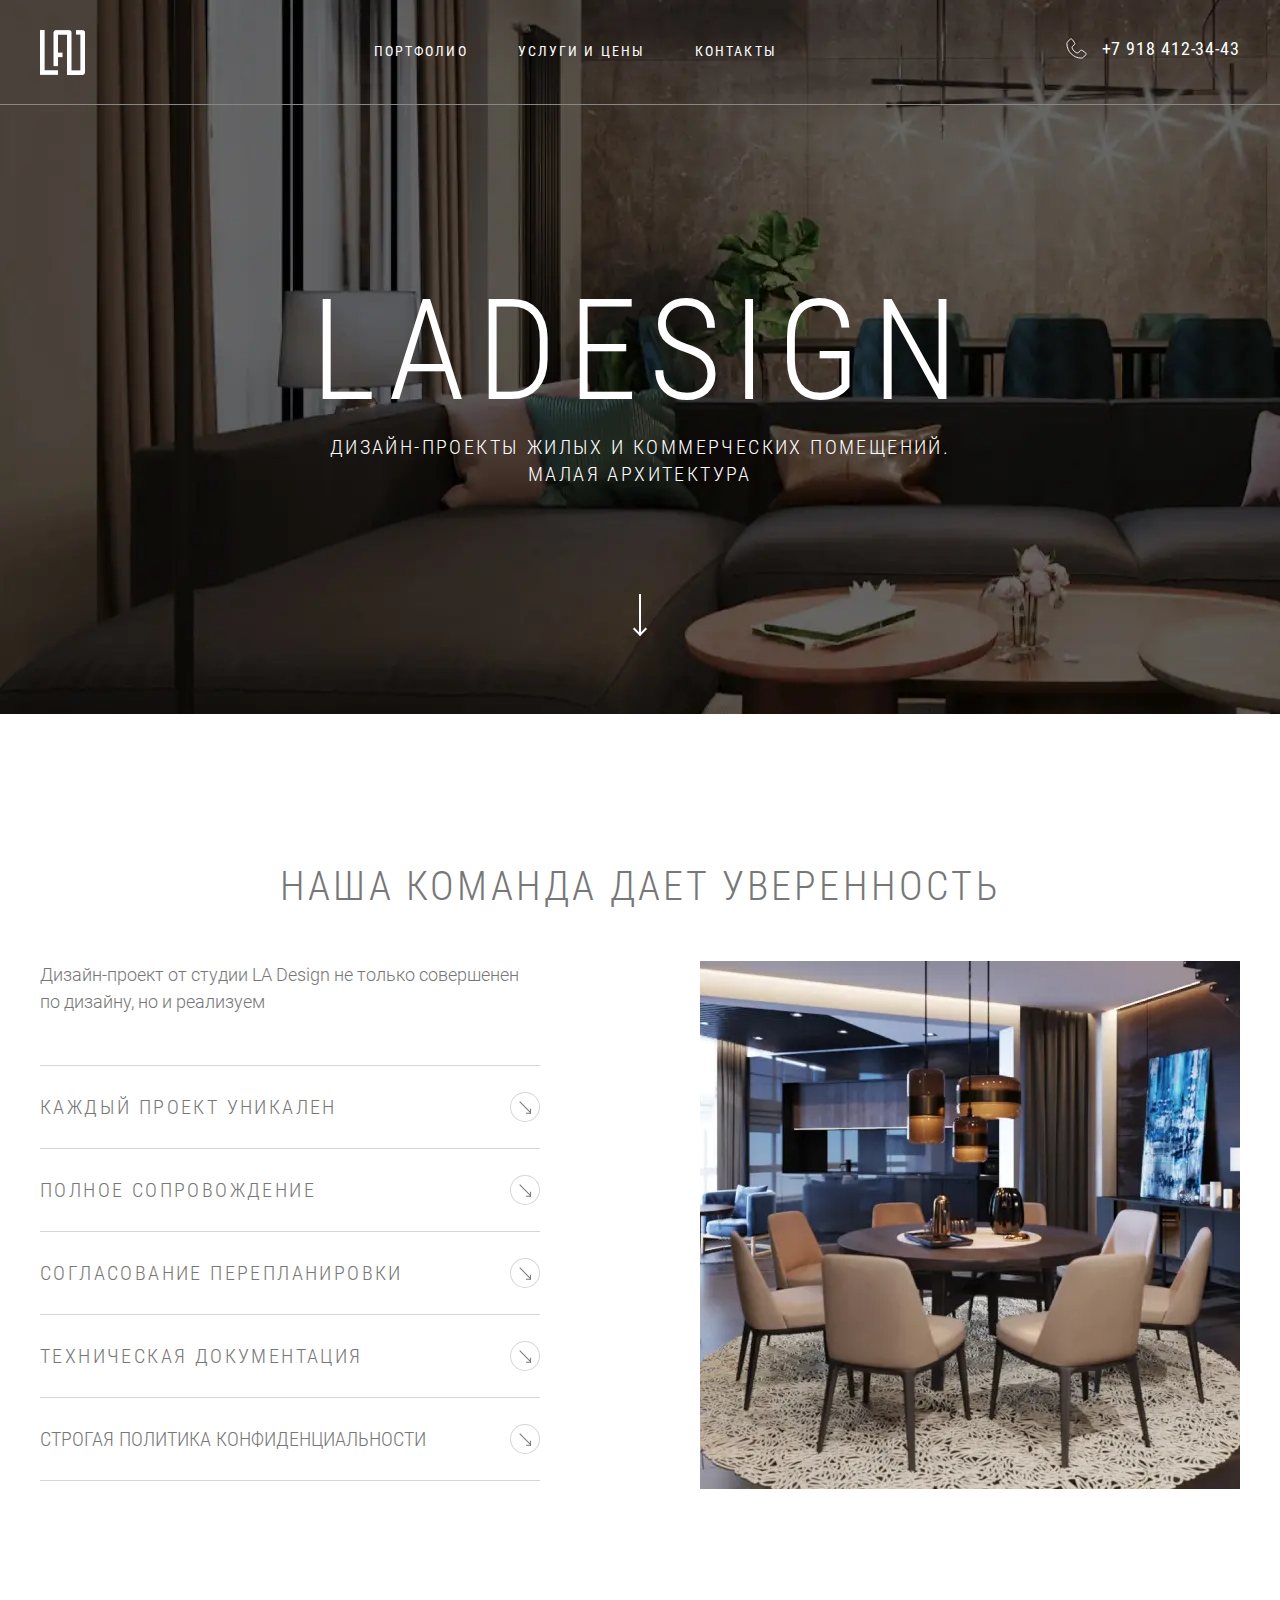
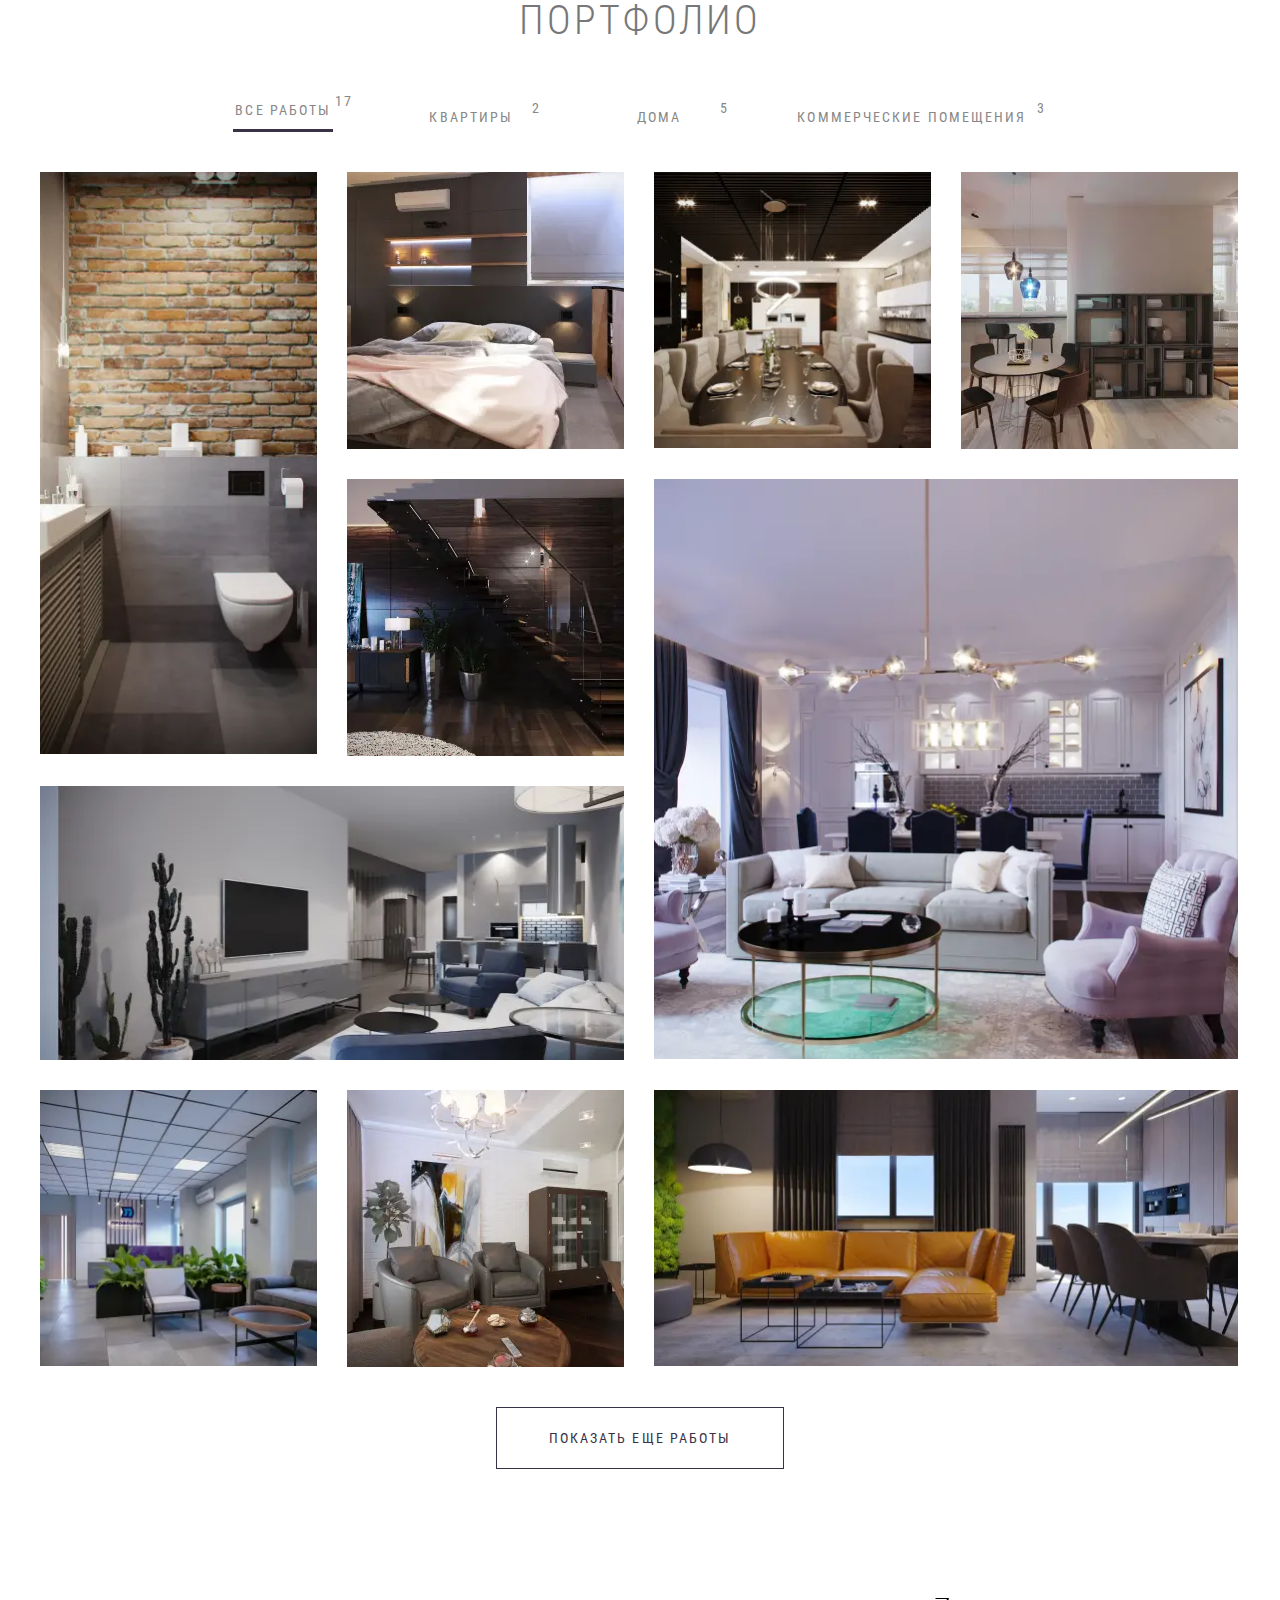
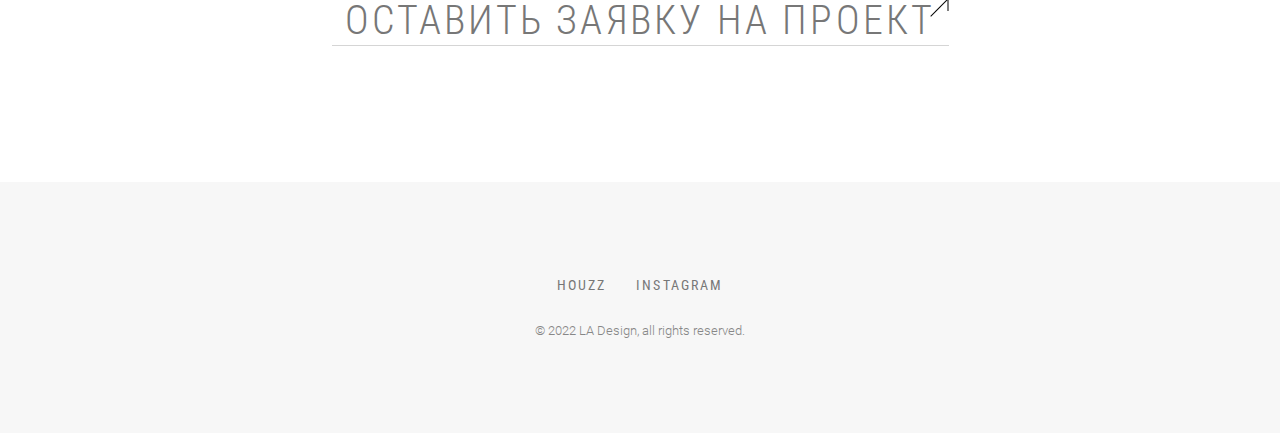
==== commit 1ce345d7: "Add files via upload" ====
--- a/index.html
+++ b/index.html
@@ -6,7 +6,7 @@
 	<meta name="viewport" content="width=device-width, initial-scale=1.0">
   <link rel="shortcut icon" href="img/logo.png" type="image/x-icon">
   
-	<link rel="stylesheet" href="css/style.min.css">
+	<link rel="stylesheet" href="css/style.min.css?_v=20220702222007">
 	<title>Ladesign</title>
 </head>
 	<body>
@@ -99,9 +99,10 @@
                     </div>
                   </li>
                 </ul>
+                
               </div>
               <div class="team__images ibg">
-                <img src="img/block__team.png"  alt="">
+                <picture><source srcset="img/block__team.webp" type="image/webp"><img src="img/block__team.png"  alt=""></picture>
               </div>
             </div>
           </div>
@@ -120,43 +121,43 @@
             <div class="portfolio__block">
               <div class="portfolio__item grid-rows" data-cat="app">
               <a href="work.html">
-                <img src="img/portfolio1.png" alt="">
-              <div class="portfolio__text-img">
-                <h2 class="text-img__h2" >LOFT</h2>
-                <span class="text-img__span">Unique collection</span>
-              </div>
-              </a>
-            </div>
-            <div class="portfolio__item " data-cat="website">
-              <a href="index.html">
-                <img src="img/portfolio2.png" alt="">
-              <div class="portfolio__text-img">
-                <h2 class="text-img__h2" >LOFT</h2>
-                <span class="text-img__span">Unique collection</span>
-              </div>
-              </a>
-            </div>
-            <div class="portfolio__item " data-cat="interaction">
-              <a href="index.html">
-                <img src="img/portfolio3.png" alt="">
-              <div class="portfolio__text-img">
-                <h2 class="text-img__h2" >LOFT</h2>
-                <span class="text-img__span">Unique collection</span>
-              </div>
-              </a>
-            </div>
-            <div class="portfolio__item " data-cat="website">
-              <a href="index.html">
-                <img src="img/portfolio4.png" alt="">
-              <div class="portfolio__text-img">
-                <h2 class="text-img__h2" >LOFT</h2>
-                <span class="text-img__span">Unique collection</span>
-              </div>
-              </a>
-            </div>
-            <div class="portfolio__item " data-cat="interaction">
-              <a href="index.html">
-                <img src="img/portfolio5.png" alt="">
+                <picture><source srcset="img/portfolio1.webp" type="image/webp"><img src="img/portfolio1.png" alt=""></picture>
+              <div class="portfolio__text-img">
+                <h2 class="text-img__h2" >LOFT</h2>
+                <span class="text-img__span">Unique collection</span>
+              </div>
+              </a>
+            </div>
+            <div class="portfolio__item " data-cat="website">
+              <a href="index.html">
+                <picture><source srcset="img/portfolio2.webp" type="image/webp"><img src="img/portfolio2.png" alt=""></picture>
+              <div class="portfolio__text-img">
+                <h2 class="text-img__h2" >LOFT</h2>
+                <span class="text-img__span">Unique collection</span>
+              </div>
+              </a>
+            </div>
+            <div class="portfolio__item " data-cat="interaction">
+              <a href="index.html">
+                <picture><source srcset="img/portfolio3.webp" type="image/webp"><img src="img/portfolio3.png" alt=""></picture>
+              <div class="portfolio__text-img">
+                <h2 class="text-img__h2" >LOFT</h2>
+                <span class="text-img__span">Unique collection</span>
+              </div>
+              </a>
+            </div>
+            <div class="portfolio__item " data-cat="website">
+              <a href="index.html">
+                <picture><source srcset="img/portfolio4.webp" type="image/webp"><img src="img/portfolio4.png" alt=""></picture>
+              <div class="portfolio__text-img">
+                <h2 class="text-img__h2" >LOFT</h2>
+                <span class="text-img__span">Unique collection</span>
+              </div>
+              </a>
+            </div>
+            <div class="portfolio__item " data-cat="interaction">
+              <a href="index.html">
+                <picture><source srcset="img/portfolio5.webp" type="image/webp"><img src="img/portfolio5.png" alt=""></picture>
               <div class="portfolio__text-img">
                 <h2 class="text-img__h2" >LOFT</h2>
                 <span class="text-img__span">Unique collection</span>
@@ -165,7 +166,7 @@
             </div>
             <div class="portfolio__item grid-rows-columns " data-cat="website">
               <a href="index.html">
-                <img src="img/portfolio6.png" alt="">
+                <picture><source srcset="img/portfolio6.webp" type="image/webp"><img src="img/portfolio6.png" alt=""></picture>
               <div class="portfolio__text-img">
                 <h2 class="text-img__h2" >LOFT</h2>
                 <span class="text-img__span">Unique collection</span>
@@ -174,25 +175,25 @@
             </div>
             <div class="portfolio__item  grid-columns " data-cat="app">
               <a href="index.html">
-                <img src="img/portfolio7.png" alt="">
-              <div class="portfolio__text-img">
-                <h2 class="text-img__h2" >LOFT</h2>
-                <span class="text-img__span">Unique collection</span>
-              </div>
-              </a>
-            </div>
-            <div class="portfolio__item " data-cat="website">
-              <a href="index.html">
-                <img src="img/portfolio8.png" alt="">
-              <div class="portfolio__text-img">
-                <h2 class="text-img__h2" >LOFT</h2>
-                <span class="text-img__span">Unique collection</span>
-              </div>
-              </a>
-            </div>
-            <div class="portfolio__item " data-cat="interaction">
-              <a href="index.html">
-                <img src="img/portfolio9.png" alt="">
+                <picture><source srcset="img/portfolio7.webp" type="image/webp"><img src="img/portfolio7.png" alt=""></picture>
+              <div class="portfolio__text-img">
+                <h2 class="text-img__h2" >LOFT</h2>
+                <span class="text-img__span">Unique collection</span>
+              </div>
+              </a>
+            </div>
+            <div class="portfolio__item " data-cat="website">
+              <a href="index.html">
+                <picture><source srcset="img/portfolio8.webp" type="image/webp"><img src="img/portfolio8.png" alt=""></picture>
+              <div class="portfolio__text-img">
+                <h2 class="text-img__h2" >LOFT</h2>
+                <span class="text-img__span">Unique collection</span>
+              </div>
+              </a>
+            </div>
+            <div class="portfolio__item " data-cat="interaction">
+              <a href="index.html">
+                <picture><source srcset="img/portfolio9.webp" type="image/webp"><img src="img/portfolio9.png" alt=""></picture>
               <div class="portfolio__text-img">
                 <h2 class="text-img__h2" >LOFT</h2>
                 <span class="text-img__span">Unique collection</span>
@@ -201,7 +202,7 @@
             </div>
             <div class="portfolio__item grid-columns " data-cat="website">
               <a href="index.html">
-                <img src="img/portfolio10.png" alt="">
+                <picture><source srcset="img/portfolio10.webp" type="image/webp"><img src="img/portfolio10.png" alt=""></picture>
               <div class="portfolio__text-img">
                 <h2 class="text-img__h2" >LOFT</h2>
                 <span class="text-img__span">Unique collection</span>
@@ -210,7 +211,7 @@
             </div>
             <div class="portfolio__item grid-rows " data-cat="app">
               <a href="work.html">
-                <img src="img/portfolio1.png" alt="">
+                <picture><source srcset="img/portfolio1.webp" type="image/webp"><img src="img/portfolio1.png" alt=""></picture>
               <div class="portfolio__text-img">
                 <h2 class="text-img__h2" >LOFT</h2>
                 <span class="text-img__span">Unique collection</span>
@@ -220,34 +221,34 @@
             </div>
             <div class="portfolio__item " data-cat="website">
               <a href="index.html">
-                <img src="img/portfolio2.png" alt="">
-              <div class="portfolio__text-img">
-                <h2 class="text-img__h2" >LOFT</h2>
-                <span class="text-img__span">Unique collection</span>
-              </div>
-              </a>
-            </div>
-            <div class="portfolio__item " data-cat="interaction">
-              <a href="index.html">
-                <img src="img/portfolio3.png" alt="">
-              <div class="portfolio__text-img">
-                <h2 class="text-img__h2" >LOFT</h2>
-                <span class="text-img__span">Unique collection</span>
-              </div>
-              </a>
-            </div>
-            <div class="portfolio__item " data-cat="website">
-              <a href="index.html">
-                <img src="img/portfolio4.png" alt="">
-              <div class="portfolio__text-img">
-                <h2 class="text-img__h2" >LOFT</h2>
-                <span class="text-img__span">Unique collection</span>
-              </div>
-              </a>
-            </div>
-            <div class="portfolio__item " data-cat="interaction">
-              <a href="index.html">
-                <img src="img/portfolio5.png" alt="">
+                <picture><source srcset="img/portfolio2.webp" type="image/webp"><img src="img/portfolio2.png" alt=""></picture>
+              <div class="portfolio__text-img">
+                <h2 class="text-img__h2" >LOFT</h2>
+                <span class="text-img__span">Unique collection</span>
+              </div>
+              </a>
+            </div>
+            <div class="portfolio__item " data-cat="interaction">
+              <a href="index.html">
+                <picture><source srcset="img/portfolio3.webp" type="image/webp"><img src="img/portfolio3.png" alt=""></picture>
+              <div class="portfolio__text-img">
+                <h2 class="text-img__h2" >LOFT</h2>
+                <span class="text-img__span">Unique collection</span>
+              </div>
+              </a>
+            </div>
+            <div class="portfolio__item " data-cat="website">
+              <a href="index.html">
+                <picture><source srcset="img/portfolio4.webp" type="image/webp"><img src="img/portfolio4.png" alt=""></picture>
+              <div class="portfolio__text-img">
+                <h2 class="text-img__h2" >LOFT</h2>
+                <span class="text-img__span">Unique collection</span>
+              </div>
+              </a>
+            </div>
+            <div class="portfolio__item " data-cat="interaction">
+              <a href="index.html">
+                <picture><source srcset="img/portfolio5.webp" type="image/webp"><img src="img/portfolio5.png" alt=""></picture>
               <div class="portfolio__text-img">
                 <h2 class="text-img__h2" >LOFT</h2>
                 <span class="text-img__span">Unique collection</span>
@@ -256,7 +257,7 @@
             </div>
             <div class="portfolio__item grid-rows-columns " data-cat="website">
               <a href="index.html">
-                <img src="img/portfolio6.png" alt="">
+                <picture><source srcset="img/portfolio6.webp" type="image/webp"><img src="img/portfolio6.png" alt=""></picture>
               <div class="portfolio__text-img">
                 <h2 class="text-img__h2" >LOFT</h2>
                 <span class="text-img__span">Unique collection</span>
@@ -265,7 +266,7 @@
             </div>
             <div class="portfolio__item grid-columns" data-cat="app">
               <a href="index.html">
-                <img src="img/portfolio7.png" alt="">
+                <picture><source srcset="img/portfolio7.webp" type="image/webp"><img src="img/portfolio7.png" alt=""></picture>
               <div class="portfolio__text-img">
                 <h2 class="text-img__h2" >LOFT</h2>
                 <span class="text-img__span">Unique collection</span>
@@ -315,9 +316,9 @@
 </div>
     </div> 
     
-    <script src="https://code.jquery.com/jquery-3.6.0.js" integrity="sha256-H+K7U5CnXl1h5ywQfKtSj8PCmoN9aaq30gDh27Xc0jk=" crossorigin="anonymous"></script>
-    <script src="https://unpkg.com/swiper/swiper-bundle.min.js"></script>
-		<script src="js/app.min.js"></script>
+    <script src="https://code.jquery.com/jquery-3.6.0.js?_v=20220702222007" integrity="sha256-H+K7U5CnXl1h5ywQfKtSj8PCmoN9aaq30gDh27Xc0jk=" crossorigin="anonymous"></script>
+    <script src="https://unpkg.com/swiper/swiper-bundle.min.js?_v=20220702222007"></script>
+		<script src="js/app.min.js?_v=20220702222007"></script>
     
 	</body>
 </html>--- a/css/style.min.css
+++ b/css/style.min.css
@@ -1,3010 +1 @@
-@charset "UTF-8";
-@font-face {
-  font-family: Roboto;
-  font-display: swap;
-  src: url("../fonts/Roboto-Light.woff2") format("woff2"), url("../fonts/Roboto-Light.woff") format("woff");
-  font-weight: 300;
-  font-style: normal;
-}
-@font-face {
-  font-family: Roboto;
-  font-display: swap;
-  src: url("../fonts/Roboto-Bold.woff2") format("woff2"), url("../fonts/Roboto-Bold.woff") format("woff");
-  font-weight: 700;
-  font-style: normal;
-}
-@font-face {
-  font-family: Roboto;
-  font-display: swap;
-  src: url("../fonts/Roboto-Medium.woff2") format("woff2"), url("../fonts/Roboto-Medium.woff") format("woff");
-  font-weight: 500;
-  font-style: normal;
-}
-@font-face {
-  font-family: Roboto;
-  font-display: swap;
-  src: url("../fonts/Roboto-Regular.woff2") format("woff2"), url("../fonts/Roboto-Regular.woff") format("woff");
-  font-weight: 400;
-  font-style: normal;
-}
-@font-face {
-  font-family: RobotoCondensed;
-  font-display: swap;
-  src: url("../fonts/RobotoCondensed-Bold.woff2") format("woff2"), url("../fonts/RobotoCondensed-Bold.woff") format("woff");
-  font-weight: 700;
-  font-style: normal;
-}
-@font-face {
-  font-family: RobotoCondensed;
-  font-display: swap;
-  src: url("../fonts/RobotoCondensed-Regular.woff2") format("woff2"), url("../fonts/RobotoCondensed-Regular.woff") format("woff");
-  font-weight: 400;
-  font-style: normal;
-}
-@font-face {
-  font-family: RobotoCondensed;
-  font-display: swap;
-  src: url("../fonts/RobotoCondensed-Light.woff2") format("woff2"), url("../fonts/RobotoCondensed-Light.woff") format("woff");
-  font-weight: 300;
-  font-style: normal;
-}
-/*обнуление*/
-/*Обнуление*/
-* {
-  padding: 0;
-  margin: 0;
-  border: 0;
-}
-
-*, *:before, *:after {
-  -moz-box-sizing: border-box;
-  -webkit-box-sizing: border-box;
-  box-sizing: border-box;
-}
-
-:focus, :active {
-  outline: none;
-}
-
-a:focus, a:active {
-  outline: none;
-}
-
-nav, footer, header, aside {
-  display: block;
-}
-
-html, body {
-  height: 100%;
-  width: 100%;
-  font-size: 100%;
-  line-height: 1;
-  font-size: 14px;
-  -ms-text-size-adjust: 100%;
-  -moz-text-size-adjust: 100%;
-  -webkit-text-size-adjust: 100%;
-}
-
-input, button, textarea {
-  font-family: inherit;
-}
-
-input::-ms-clear {
-  display: none;
-}
-
-button {
-  cursor: pointer;
-}
-
-button::-moz-focus-inner {
-  padding: 0;
-  border: 0;
-}
-
-a, a:visited {
-  text-decoration: none;
-}
-
-a:hover {
-  text-decoration: none;
-}
-
-ul li {
-  list-style: none;
-}
-
-img {
-  vertical-align: top;
-  max-width: 100%;
-  object-fit: cover;
-}
-
-h1, h2, h3, h4, h5, h6 {
-  font-size: inherit;
-  font-weight: 400;
-}
-
-/*--------------------*/
-.ibg {
-  position: relative;
-}
-
-.ibg img {
-  position: absolute;
-  width: 100%;
-  height: 100%;
-  top: 0;
-  left: 0;
-  object-fit: cover;
-}
-
-[class*=__container] {
-  max-width: 1230px;
-  margin: 0 auto;
-  padding: 0 15px;
-}
-
-.wrapper {
-  min-height: 100%;
-  overflow: hidden;
-  display: flex;
-  flex-direction: column;
-}
-
-.main {
-  flex: 1 0 auto;
-}
-
-body {
-  font-family: RobotoCondensed;
-  font-weight: 400;
-  font-style: normal;
-}
-
-body._lock {
-  overflow: hidden;
-}
-
-body.lock {
-  overflow: hidden;
-}
-
-.header {
-  position: absolute;
-  top: 0;
-  left: 0;
-  width: 100%;
-  z-index: 50;
-  border-bottom: 1px solid var(--color-bb);
-}
-.header__container {
-  display: flex;
-  align-items: center;
-  justify-content: space-between;
-  min-height: 104px;
-}
-@media (max-width: 1230px) {
-  .header__container {
-    min-height: calc(70px + 34 * ((100vw - 320px) / 910));
-  }
-}
-.header__logo {
-  background: url("../img/logos.png") 0 0 no-repeat;
-  width: 45px;
-  height: 45px;
-  cursor: pointer;
-  background-size: cover;
-  z-index: 6;
-}
-@media (max-width: 1230px) {
-  .header__logo {
-    width: calc(30px + 15 * ((100vw - 320px) / 910));
-  }
-}
-@media (max-width: 1230px) {
-  .header__logo {
-    height: calc(30px + 15 * ((100vw - 320px) / 910));
-  }
-}
-.header__menu {
-  z-index: 5;
-}
-.header__phone {
-  z-index: 6;
-}
-
-.fixed {
-  position: fixed;
-  top: 0;
-  left: 0;
-  animation-name: show_header;
-  animation-duration: 1s;
-  background: #fff;
-  z-index: 5;
-  width: 100%;
-  box-shadow: 0px 20px 80px rgba(0, 0, 0, 0.08);
-}
-
-.menu__list {
-  font-family: RobotoCondensed;
-  font-size: 14px;
-  font-weight: 400;
-  line-height: 1.2;
-  letter-spacing: 0.15em;
-  text-align: center;
-  text-transform: uppercase;
-  display: flex;
-  gap: 50px;
-}
-@media (max-width: 1230px) {
-  .menu__list {
-    gap: calc(19px + 31 * ((100vw - 320px) / 910));
-  }
-}
-@media (min-width: 769px) {
-  .menu__item::after {
-    content: "";
-    display: block;
-    width: 100%;
-    height: 2px;
-    background-color: var(--color-white);
-    transform: scale(0);
-    transition: all 0.3s ease;
-  }
-  .menu__item:hover::after {
-    transform: scale(1);
-  }
-}
-.menu__link {
-  color: var(--color-white);
-}
-.menu__icon {
-  display: none;
-}
-@media (max-width: 769px) {
-  .menu {
-    display: flex;
-    order: 1;
-  }
-}
-
-@media (max-width: 769px) {
-  .menu__icon {
-    z-index: 5;
-    display: block;
-    position: relative;
-    width: 40px;
-    height: 20px;
-    cursor: pointer;
-  }
-  .menu__icon span,
-.menu__icon::after,
-.menu__icon::before {
-    left: 0;
-    position: absolute;
-    height: 10%;
-    width: 100%;
-    transition: all 0.5s ease 0s;
-    background-color: var(--color-white);
-  }
-  .fixed .menu__icon span,
-.fixed .menu__icon::after,
-.fixed .menu__icon::before {
-    left: 0;
-    position: absolute;
-    height: 10%;
-    width: 100%;
-    transition: all 0.5s ease 0s;
-    background-color: #000;
-  }
-  ._active.menu__icon span,
-._active.menu__icon::after,
-._active.menu__icon::before {
-    background-color: var(--color-white);
-  }
-  ._active .tel__img {
-    color: var(--color-white);
-  }
-  .menu__icon::after,
-.menu__icon::before {
-    content: "";
-  }
-  .menu__icon::after {
-    bottom: 0;
-  }
-  .menu__icon::before {
-    top: 0;
-  }
-  .menu__icon span {
-    top: 50%;
-    transform: scale(1) translate(0px, -50%);
-  }
-  .menu__icon._active span {
-    transform: scale(0) translate(0px, -50%);
-  }
-  .menu__icon._active::before {
-    top: 50%;
-    transform: rotate(-45deg) translate(0px, -50%);
-  }
-  .menu__icon._active::after {
-    top: 50%;
-    transform: rotate(45deg) translate(0px, -50%);
-  }
-  .menu__body {
-    position: fixed;
-    top: 0;
-    left: -100%;
-    width: 100%;
-    height: 100%;
-    background-color: #000;
-    padding: 184px 30px 30px 30px;
-    transition: left 0.5s ease 0s;
-    overflow: auto;
-  }
-  .menu__body._active {
-    left: 0;
-  }
-  ._active.menu__body::before {
-    content: "";
-    position: fixed;
-    width: 100%;
-    top: 0;
-    left: 0;
-    height: 70px;
-    background-color: #000;
-    z-index: 2;
-  }
-  .menu__list {
-    flex-direction: column;
-  }
-  .menu__link {
-    font-size: 20px;
-  }
-}
-.fixed .menu__link {
-  color: var(--color-darkgray);
-}
-.fixed .menu__link::after {
-  content: "";
-  display: block;
-  width: 100%;
-  height: 2px;
-  background-color: var(--color-darkgray);
-  transform: scale(0);
-  transition: all 0.3s ease;
-}
-.fixed .menu__link:hover::after {
-  transform: scale(1);
-}
-.fixed .header__container {
-  min-height: 70px;
-}
-.fixed .header__logo {
-  background: url("../img/logo.png") 0 0 no-repeat;
-  width: 45px;
-  height: 45px;
-  cursor: pointer;
-  background-size: cover;
-}
-@media (max-width: 1230px) {
-  .fixed .header__logo {
-    width: calc(30px + 15 * ((100vw - 320px) / 910));
-  }
-}
-@media (max-width: 1230px) {
-  .fixed .header__logo {
-    height: calc(30px + 15 * ((100vw - 320px) / 910));
-  }
-}
-.fixed .tel__img {
-  color: var(--color-darkgray);
-  background-image: url("../img/phonedark.png");
-}
-.fixed .tel__img::after {
-  content: "";
-  display: block;
-  width: 100%;
-  height: 2px;
-  margin-top: 5px;
-  background-color: var(--color-darkgray);
-  transform: scale(0);
-  transition: all 0.3s ease;
-}
-.fixed .tel__img:hover::after {
-  transform: scale(1);
-}
-
-._active.tel__img {
-  color: var(--color-white);
-  background-image: url("../img/phone.svg");
-}
-
-._active.header__logo {
-  background: url("../img/logos.png") 0 0 no-repeat;
-  width: 45px;
-  height: 45px;
-  cursor: pointer;
-  background-size: cover;
-  z-index: 6;
-}
-@media (max-width: 1230px) {
-  ._active.header__logo {
-    width: calc(30px + 15 * ((100vw - 320px) / 910));
-  }
-}
-@media (max-width: 1230px) {
-  ._active.header__logo {
-    height: calc(30px + 15 * ((100vw - 320px) / 910));
-  }
-}
-
-._active .menu__link {
-  color: var(--color-white);
-}
-
-.tel__img {
-  background-image: url("../img/phone.svg");
-  padding: 10px 0 10px 36px;
-  background-position: left center;
-  background-size: 21px 21px;
-  background-repeat: no-repeat;
-  font-size: 18px;
-  font-weight: 500;
-  line-height: 0.85;
-  letter-spacing: 0.05em;
-  text-align: left;
-  color: var(--color-white);
-}
-@media (max-width: 1230px) {
-  .tel__img {
-    font-size: calc(16px + 2 * ((100vw - 320px) / 910));
-  }
-}
-.tel__img::after {
-  content: "";
-  display: block;
-  width: 100%;
-  height: 2px;
-  margin-top: 5px;
-  background-color: var(--color-white);
-  transform: scale(0);
-  transition: all 0.3s ease;
-}
-.tel__img:hover::after {
-  transform: scale(1);
-}
-
-@keyframes show_header {
-  0% {
-    opacity: 0;
-    top: -70px;
-  }
-  100% {
-    opacity: 1;
-    top: 0;
-  }
-}
-.title {
-  font-family: RobotoCondensed;
-  font-size: 40px;
-  font-weight: 300;
-  line-height: 117.5%;
-  letter-spacing: 0.08em;
-  color: var(--color-darkgray);
-  text-transform: uppercase;
-  text-align: center;
-}
-@media (max-width: 1230px) {
-  .title {
-    font-size: calc(30px + 10 * ((100vw - 320px) / 910));
-  }
-}
-
-.title-desing {
-  font-family: RobotoCondensed;
-  font-size: 30px;
-  font-weight: 300;
-  line-height: 150%;
-  letter-spacing: 0.08em;
-  text-align: left;
-  text-transform: uppercase;
-  color: var(--color-darkgray);
-}
-@media (max-width: 1230px) {
-  .title-desing {
-    font-size: calc(20px + 10 * ((100vw - 320px) / 910));
-  }
-}
-
-.accordion {
-  max-width: 500px;
-}
-.accordion__list {
-  border-bottom: 1px solid #D5D5D5;
-  max-width: 500px;
-}
-.accordion__control {
-  display: flex;
-  align-items: center;
-  justify-content: space-between;
-  list-style: none;
-  padding: 26px 0;
-  padding-left: 0;
-  border-top: 1px solid #D5D5D5;
-  width: 100%;
-  background-color: transparent;
-  cursor: pointer;
-}
-.accordion__control::-webkit-details-marker {
-  display: none;
-}
-.accordion__title {
-  margin: 0;
-}
-.accordion__icon {
-  position: relative;
-  display: inline-block;
-  width: 30px;
-  height: 30px;
-  border-radius: 100%;
-  background-color: transparent;
-  border: 1px solid #D5D5D5;
-  transition: transform 0.3s ease-out;
-  transform: rotate(-45deg);
-}
-.accordion__icon::before {
-  content: "";
-  position: absolute;
-  left: 50%;
-  top: 50%;
-  transform: translate(-50%, -50%);
-  width: 1px;
-  height: 15px;
-  background-color: var(--color-darkgray);
-}
-.accordion__icon::after {
-  content: "";
-  position: absolute;
-  transform: translate(-50%, -50%);
-  border-top: 1px solid var(--color-darkgray);
-  border-left: 1px solid var(--color-darkgray);
-  width: 5px;
-  height: 5px;
-  transform: rotate(-135deg);
-  left: 11.2px;
-  top: 59%;
-}
-.accordion__content {
-  padding: 0 20px;
-  border-top: transparent;
-  max-height: 0;
-  opacity: 0;
-  overflow: hidden;
-  will-change: max-height;
-  transition: all 0.3s ease-out;
-  box-sizing: content-box;
-}
-
-.open .accordion__content {
-  opacity: 1;
-  padding: 0 20px 20px 0;
-  padding-left: 0;
-}
-.open .accordion__icon {
-  transform: rotate(-135deg);
-}
-
-.btn {
-  font-family: RobotoCondensed;
-  font-size: 14px;
-  font-weight: 400;
-  line-height: 117%;
-  letter-spacing: 0.15em;
-  text-align: center;
-  text-transform: uppercase;
-  color: var(--color-btn);
-  border: 1px solid var(--color-btn);
-  background-color: transparent;
-  transition: all 0.5s ease;
-}
-@media (max-width: 769px) {
-  .btn {
-    color: var(--color-white);
-    background-color: var(--color-btn);
-  }
-}
-@media (min-width: 768px) {
-  .btn:hover {
-    color: var(--color-white);
-    background-color: var(--color-btn);
-  }
-}
-
-.footer {
-  padding: 95px 0;
-  background-color: #F7F7F7;
-}
-.footer__social {
-  display: flex;
-  flex-wrap: wrap;
-  gap: 0 30px;
-  justify-content: center;
-  margin-bottom: 30px;
-}
-.footer__link {
-  font-family: RobotoCondensed;
-  font-size: 14px;
-  font-weight: 400;
-  line-height: 117%;
-  letter-spacing: 0.15em;
-  color: var(--color-darkgray);
-  text-transform: uppercase;
-  transition: text-decoration 0.5s ease;
-}
-.footer__link:hover {
-  text-decoration: underline;
-}
-.footer__p {
-  font-family: Roboto;
-  font-size: 13px;
-  font-weight: 300;
-  line-height: 15px;
-  letter-spacing: 0em;
-  text-align: center;
-  color: var(--color-bb);
-}
-
-.portfolio-2 {
-  margin-top: 205px;
-}
-@media (max-width: 1230px) {
-  .portfolio-2 {
-    margin-top: calc(120px + 85 * ((100vw - 320px) / 910));
-  }
-}
-
-.gray {
-  color: var(--color-darkgray);
-}
-
-.gray-img {
-  background: url("../img/logo.png") 0 0 no-repeat;
-  width: 45px;
-  height: 45px;
-  cursor: pointer;
-  background-size: cover;
-  z-index: 6;
-}
-@media (max-width: 1230px) {
-  .gray-img {
-    width: calc(30px + 15 * ((100vw - 320px) / 910));
-  }
-}
-@media (max-width: 1230px) {
-  .gray-img {
-    height: calc(30px + 15 * ((100vw - 320px) / 910));
-  }
-}
-
-.menu__icons span,
-.menu__icons::after,
-.menu__icons::before {
-  left: 0;
-  position: absolute;
-  height: 10%;
-  width: 100%;
-  transition: all 0.5s ease 0s;
-  background-color: #000;
-}
-
-.gray-phone {
-  color: var(--color-darkgray);
-  background-image: url("../img/phonedark.png");
-}
-
-@media (min-width: 768px) {
-  .menu__link.gray {
-    color: var(--color-darkgray);
-  }
-  .menu__link.gray::after {
-    content: "";
-    display: block;
-    width: 100%;
-    height: 2px;
-    background-color: var(--color-darkgray);
-    transform: scale(0);
-    transition: all 0.3s ease;
-  }
-  .menu__link.gray:hover::after {
-    transform: scale(1);
-  }
-}
-._active.tel__img.gray-phone {
-  color: var(--color-white);
-  background-image: url("../img/phone.svg");
-}
-
-._active.header__logo {
-  background: url("../img/logos.png") 0 0 no-repeat;
-  width: 45px;
-  height: 45px;
-  cursor: pointer;
-  background-size: cover;
-  z-index: 6;
-}
-@media (max-width: 1230px) {
-  ._active.header__logo {
-    width: calc(30px + 15 * ((100vw - 320px) / 910));
-  }
-}
-@media (max-width: 1230px) {
-  ._active.header__logo {
-    height: calc(30px + 15 * ((100vw - 320px) / 910));
-  }
-}
-
-._active .menu__link {
-  color: var(--color-white);
-}
-
-.work {
-  background: url("../img/work-bg.jpg") no-repeat;
-  object-fit: cover;
-  background-size: cover;
-  background-position: center;
-  padding-top: 353px;
-  padding-bottom: 347px;
-}
-@media (max-width: 1230px) {
-  .work {
-    padding-top: calc(205px + 148 * ((100vw - 320px) / 910));
-  }
-}
-@media (max-width: 1230px) {
-  .work {
-    padding-bottom: calc(205px + 142 * ((100vw - 320px) / 910));
-  }
-}
-.work__container {
-  text-transform: uppercase;
-  color: var(--color-white);
-}
-.work__title {
-  font-family: RobotoCondensed;
-  font-size: 40px;
-  font-weight: 300;
-  line-height: 117%;
-  letter-spacing: 0.08em;
-  text-align: center;
-}
-@media (max-width: 1230px) {
-  .work__title {
-    font-size: calc(30px + 10 * ((100vw - 320px) / 910));
-  }
-}
-.work__p {
-  font-family: RobotoCondensed;
-  font-size: 20px;
-  font-weight: 300;
-  line-height: 117%;
-  letter-spacing: 0.12em;
-  display: block;
-  text-align: center;
-  margin-top: 26px;
-}
-@media (max-width: 1230px) {
-  .work__p {
-    font-size: calc(16px + 4 * ((100vw - 320px) / 910));
-  }
-}
-
-.design {
-  padding-top: 150px;
-  padding-bottom: 100px;
-}
-@media (max-width: 1230px) {
-  .design {
-    padding-top: calc(70px + 80 * ((100vw - 320px) / 910));
-  }
-}
-@media (max-width: 1230px) {
-  .design {
-    padding-bottom: calc(30px + 70 * ((100vw - 320px) / 910));
-  }
-}
-.design__title {
-  text-transform: uppercase;
-  max-width: 579px;
-  color: var(--color-darkgray);
-}
-.design__description {
-  margin-top: 47px;
-  display: flex;
-  column-gap: calc(6px + 96 * ((100vw - 320px) / 1600));
-  flex-wrap: wrap;
-}
-@media (max-width: 1230px) {
-  .design__description {
-    margin-top: calc(26px + 21 * ((100vw - 320px) / 910));
-  }
-}
-@media (max-width: 1050px) {
-  .design__description {
-    column-gap: 30px;
-  }
-}
-.design__description-span {
-  font-family: Roboto;
-  font-size: 16px;
-  font-weight: 300;
-  line-height: 150%;
-  letter-spacing: 0em;
-  text-align: right;
-  color: var(--color-btn);
-  text-transform: none;
-}
-.design__description-ul {
-  flex: 0 1 483px;
-}
-@media (max-width: 1024px) {
-  .design__description-ul {
-    flex: 0 1 100%;
-  }
-}
-.design__description-item {
-  display: flex;
-  align-items: center;
-  justify-content: space-between;
-  font-family: RobotoCondensed;
-  font-size: 14px;
-  font-weight: 400;
-  line-height: 114%;
-  letter-spacing: 0.15em;
-  text-align: left;
-  color: var(--color-bb);
-  text-transform: uppercase;
-  border-bottom: 1px solid var(--color-line);
-  margin-bottom: 20px;
-  padding-bottom: 20px;
-}
-.design__description-text {
-  flex: 0 1 483px;
-  font-family: Roboto;
-  font-size: 16px;
-  font-weight: 300;
-  line-height: 150%;
-  letter-spacing: 0em;
-  text-align: left;
-  color: var(--color-darkgray);
-}
-@media (max-width: 1024px) {
-  .design__description-text {
-    flex: 0 1 100%;
-  }
-}
-
-.desing-slider {
-  padding: 0 15px;
-  padding-top: 100px;
-  max-width: 930px;
-  position: relative;
-  margin: 0 auto;
-}
-@media (max-width: 1230px) {
-  .desing-slider {
-    padding-top: calc(30px + 70 * ((100vw - 320px) / 910));
-  }
-}
-
-.swiper {
-  width: 100%;
-  height: 100%;
-  padding-bottom: 41px;
-}
-@media (max-width: 1230px) {
-  .swiper {
-    padding-bottom: calc(30px + 11 * ((100vw - 320px) / 910));
-  }
-}
-
-.swiper-wrapper {
-  padding-bottom: 41px;
-}
-@media (max-width: 1230px) {
-  .swiper-wrapper {
-    padding-bottom: calc(30px + 11 * ((100vw - 320px) / 910));
-  }
-}
-
-.swiper-slide {
-  text-align: center;
-  font-size: 18px;
-  background: #fff;
-  /* Center slide text vertically */
-  display: -webkit-box;
-  display: -ms-flexbox;
-  display: -webkit-flex;
-  display: flex;
-  -webkit-box-pack: center;
-  -ms-flex-pack: center;
-  -webkit-justify-content: center;
-  justify-content: center;
-  -webkit-box-align: center;
-  -ms-flex-align: center;
-  -webkit-align-items: center;
-  align-items: center;
-}
-
-.swiper-slide img {
-  display: block;
-  width: 100%;
-  height: 100%;
-  object-fit: cover;
-}
-
-.swiper-button-prev::after,
-.swiper-button-next::after {
-  display: none;
-}
-
-.swiper-button-next.design-slider-next,
-.swiper-button-prev.design-slider-prev {
-  width: 40px;
-  height: 40px;
-  background-size: 40px 40px;
-  background-position: center;
-}
-@media (max-width: 769px) {
-  .swiper-button-next.design-slider-next,
-.swiper-button-prev.design-slider-prev {
-    display: none;
-  }
-}
-
-.swiper-button-next.design-slider-next {
-  background: url("../img/icon_arrow-next.svg") no-repeat;
-  right: 50px;
-}
-
-.swiper-button-prev.design-slider-prev {
-  background: url("../img/icon_arrow-prev.svg") no-repeat;
-  left: 50px;
-}
-
-.solution {
-  padding-top: 150px;
-  padding-bottom: 100px;
-}
-@media (max-width: 1230px) {
-  .solution {
-    padding-top: calc(70px + 80 * ((100vw - 320px) / 910));
-  }
-}
-@media (max-width: 1230px) {
-  .solution {
-    padding-bottom: calc(30px + 70 * ((100vw - 320px) / 910));
-  }
-}
-.solution__block {
-  margin-top: 50px;
-  display: flex;
-  column-gap: 100px;
-  row-gap: 28px;
-}
-@media (max-width: 1230px) {
-  .solution__block {
-    margin-top: calc(30px + 20 * ((100vw - 320px) / 910));
-  }
-}
-@media (max-width: 1030px) {
-  .solution__block {
-    column-gap: 30px;
-  }
-}
-@media (max-width: 600px) {
-  .solution__block {
-    flex-wrap: wrap;
-  }
-}
-.solution__block-item {
-  flex: 0 1 450px;
-}
-.solution__block-title {
-  font-family: RobotoCondensed;
-  font-size: 20px;
-  font-size: 20px;
-  font-weight: 300;
-  line-height: 117%;
-  letter-spacing: 0.12em;
-  text-align: left;
-  color: var(--color-darkgray);
-  text-transform: uppercase;
-}
-@media (max-width: 1230px) {
-  .solution__block-title {
-    font-size: calc(16px + 4 * ((100vw - 320px) / 910));
-  }
-}
-.solution__block-text {
-  font-family: Roboto;
-  font-size: 16px;
-  font-weight: 300;
-  line-height: 150%;
-  letter-spacing: 0em;
-  text-align: left;
-  color: var(--color-darkgray);
-  margin-top: 30px;
-}
-@media (max-width: 1230px) {
-  .solution__block-text {
-    margin-top: calc(14px + 16 * ((100vw - 320px) / 910));
-  }
-}
-
-.project {
-  padding-top: 100px;
-  padding-bottom: 75px;
-}
-@media (max-width: 1230px) {
-  .project {
-    padding-top: calc(30px + 70 * ((100vw - 320px) / 910));
-  }
-}
-@media (max-width: 1230px) {
-  .project {
-    padding-bottom: calc(35px + 40 * ((100vw - 320px) / 910));
-  }
-}
-.project__block {
-  margin-top: 24px;
-  display: flex;
-  gap: 30px 30px;
-}
-@media (max-width: 1230px) {
-  .project__block {
-    margin-top: calc(12px + 12 * ((100vw - 320px) / 910));
-  }
-}
-.project__item {
-  font-family: Roboto;
-  font-size: 16px;
-  font-weight: 300;
-  line-height: 150%;
-  letter-spacing: 0em;
-  text-align: left;
-  max-width: 585px;
-  color: var(--color-darkgray);
-}
-.project__images {
-  margin-top: 44px;
-  display: grid;
-  grid-template-columns: repeat(2, 1fr);
-  gap: 30px 30px;
-  width: 100%;
-}
-@media (max-width: 1230px) {
-  .project__images {
-    margin-top: calc(30px + 14 * ((100vw - 320px) / 910));
-  }
-}
-.project__images img {
-  object-fit: cover;
-}
-@media (max-width: 550px) {
-  .project__block {
-    flex-direction: column;
-    gap: 15px 30px;
-  }
-  .project__images {
-    grid-template-columns: repeat(1, 1fr);
-    gap: 10px 30px;
-  }
-}
-
-.project__similar {
-  padding-top: 75px;
-}
-@media (max-width: 1230px) {
-  .project__similar {
-    padding-top: calc(35px + 40 * ((100vw - 320px) / 910));
-  }
-}
-
-.similar__title {
-  text-align: center;
-}
-
-.similar-slider {
-  margin: 0 auto;
-  margin-top: 50px;
-  padding: 0 15px;
-  max-width: 930px;
-  position: relative;
-}
-@media (max-width: 1230px) {
-  .similar-slider {
-    margin-top: calc(30px + 20 * ((100vw - 320px) / 910));
-  }
-}
-
-.swiper-button-next.similar-slider-next,
-.swiper-button-prev.similar-slider-prev {
-  width: 40px;
-  height: 40px;
-  background-size: 40px 40px;
-  background-position: center;
-}
-@media (max-width: 769px) {
-  .swiper-button-next.similar-slider-next,
-.swiper-button-prev.similar-slider-prev {
-    display: none;
-  }
-}
-
-.swiper-button-next.similar-slider-next {
-  background: url("../img/icon_arrow-next.svg") no-repeat;
-  right: 30px;
-}
-
-.swiper-button-prev.similar-slider-prev {
-  background: url("../img/icon_arrow-prev.svg") no-repeat;
-  left: 30px;
-}
-
-.price {
-  margin-top: 205px;
-  color: var(--color-darkgray);
-}
-@media (max-width: 1230px) {
-  .price {
-    margin-top: calc(120px + 85 * ((100vw - 320px) / 910));
-  }
-}
-.price__title {
-  text-align: center;
-}
-.price__block1 {
-  margin-top: 100px;
-  margin-bottom: 50px;
-  display: flex;
-  column-gap: 120px;
-}
-@media (max-width: 1230px) {
-  .price__block1 {
-    margin-top: calc(70px + 30 * ((100vw - 320px) / 910));
-  }
-}
-@media (max-width: 1230px) {
-  .price__block1 {
-    margin-bottom: calc(35px + 15 * ((100vw - 320px) / 910));
-  }
-}
-@media (max-width: 800px) {
-  .price__block1 {
-    display: flex;
-    flex-direction: column;
-    row-gap: 30px;
-  }
-}
-.price__block-title {
-  font-family: RobotoCondensed;
-  font-size: 40px;
-  font-weight: 300;
-  line-height: 150%;
-  letter-spacing: 0.08em;
-  text-align: left;
-  text-transform: uppercase;
-  color: var(--color-darkgray);
-}
-@media (max-width: 1230px) {
-  .price__block-title {
-    font-size: calc(20px + 20 * ((100vw - 320px) / 910));
-  }
-}
-@media (min-width: 1070px) {
-  .price__block-title {
-    max-width: 380px;
-  }
-}
-.price__block2 {
-  margin-bottom: 50px;
-}
-@media (max-width: 1230px) {
-  .price__block2 {
-    margin-bottom: calc(30px + 20 * ((100vw - 320px) / 910));
-  }
-}
-.price__hide-text {
-  font-family: Roboto;
-  font-size: 16px;
-  font-weight: 300;
-  line-height: 150%;
-  letter-spacing: 0em;
-  text-align: left;
-}
-
-.whyheed {
-  flex: 0 1 678px;
-}
-
-.whyheed-item {
-  font-family: RobotoCondensed;
-  font-size: 20px;
-  font-weight: 300;
-  line-height: 130%;
-  letter-spacing: 0.12em;
-  text-align: left;
-  text-transform: uppercase;
-  display: flex;
-  flex-direction: column;
-  border-bottom: 1px solid var(--color-darkgray);
-}
-@media (max-width: 1230px) {
-  .whyheed-item {
-    font-size: calc(16px + 4 * ((100vw - 320px) / 910));
-  }
-}
-.whyheed-item:not(:first-child) {
-  margin-top: 25px;
-}
-
-.whyheed-span {
-  font-family: Roboto;
-  font-size: 16px;
-  font-weight: 300;
-  line-height: 150%;
-  letter-spacing: 0em;
-  text-align: left;
-  text-transform: none;
-  max-width: 585px;
-  margin-top: 12px;
-  margin-bottom: 25px;
-}
-@media (max-width: 800px) {
-  .whyheed-span {
-    max-width: 100%;
-  }
-}
-
-.accordion__price-title {
-  font-family: RobotoCondensed;
-  font-size: 30px;
-  font-weight: 400;
-  line-height: 117%;
-  letter-spacing: 0.08em;
-  text-align: center;
-  text-transform: uppercase;
-  color: var(--color-darkgray);
-}
-
-.accordion__price-subtitle {
-  font-family: RobotoCondensed;
-  font-size: 25px;
-  font-weight: 400;
-  line-height: 120%;
-  letter-spacing: 0.08em;
-  text-align: center;
-  color: var(--color-bb);
-}
-
-.price__control {
-  flex-direction: column;
-  border: 1px solid var(--color-line);
-  border-bottom: none;
-}
-
-.price__btn.price__btn {
-  width: 100%;
-  margin: 0 auto;
-  position: relative;
-}
-.price__btn.price__btn::before {
-  content: "";
-  position: absolute;
-  right: 36.1%;
-  top: 39.8%;
-  width: 1px;
-  height: 10px;
-  background-color: #000;
-  transform: rotate(45deg);
-}
-@media (max-width: 426px) {
-  .price__btn.price__btn::before {
-    right: 30.5%;
-    top: 22px;
-    width: 1px;
-    height: 15px;
-  }
-}
-.price__btn.price__btn::after {
-  content: "";
-  position: absolute;
-  border-top: 1px solid #000;
-  border-left: 1px solid #000;
-  width: 10px;
-  height: 10px;
-  transform: rotate(90deg);
-  right: 35.5%;
-  top: 40%;
-}
-@media (max-width: 426px) {
-  .price__btn.price__btn::before {
-    right: 30.5%;
-    top: 22px;
-  }
-  .price__btn.price__btn::after {
-    right: 28.5%;
-    top: 40%;
-  }
-}
-@media (max-width: 769px) {
-  .price__btn.price__btn::before {
-    background-color: #fff;
-  }
-  .price__btn.price__btn::after {
-    border-top: 1px solid #fff;
-    border-left: 1px solid #fff;
-  }
-}
-.price__btn.price__btn:hover::after {
-  border-top: 1px solid #fff;
-  border-left: 1px solid #fff;
-}
-.price__btn.price__btn:hover::before {
-  background-color: #fff;
-}
-
-.acordion__price-item {
-  flex: 0 1 380px;
-}
-@media (max-width: 800px) {
-  .acordion__price-item {
-    max-width: 600px;
-    flex: 0 1 100%;
-  }
-}
-
-.accordion__price-border-dark {
-  border: 2px solid var(--color-btn);
-}
-
-.price__content {
-  display: flex;
-  flex-direction: column;
-  row-gap: 15px;
-}
-
-.open .price__content {
-  padding: 30px;
-  cursor: pointer;
-  border-left: 1px solid var(--color-line);
-  border-right: 1px solid var(--color-line);
-}
-
-.price__list {
-  display: flex;
-  justify-content: space-between;
-  border-bottom: none;
-  max-width: 100%;
-  column-gap: 30px;
-  row-gap: 30px;
-  margin-top: 58px;
-}
-@media (max-width: 1230px) {
-  .price__list {
-    row-gap: calc(20px + 10 * ((100vw - 320px) / 910));
-  }
-}
-@media (max-width: 1230px) {
-  .price__list {
-    margin-top: calc(29px + 29 * ((100vw - 320px) / 910));
-  }
-}
-@media (max-width: 800px) {
-  .price__list {
-    flex-direction: column;
-  }
-}
-
-.price__btn.price__btn-white {
-  width: 100%;
-  margin: 0 auto;
-  position: relative;
-}
-.price__btn.price__btn-white::before {
-  content: "";
-  background-color: #fff;
-}
-.price__btn.price__btn-white::after {
-  content: "";
-  border-top: 1px solid #fff;
-  border-left: 1px solid #fff;
-}
-@media (max-width: 426px) {
-  .price__btn.price__btn-white::before {
-    right: 30.5%;
-    top: 22px;
-  }
-  .price__btn.price__btn-white::after {
-    right: 28.5%;
-    top: 40%;
-  }
-}
-
-.accordion__price-border {
-  max-width: 600px;
-}
-
-@media (max-width: 769px) {
-  .price__list {
-    margin-left: auto;
-    margin-right: auto;
-    max-width: 600px;
-  }
-}
-.contact {
-  margin-top: 205px;
-  margin-bottom: 130px;
-}
-@media (max-width: 1230px) {
-  .contact {
-    margin-top: calc(120px + 85 * ((100vw - 320px) / 910));
-  }
-}
-@media (max-width: 1230px) {
-  .contact {
-    margin-bottom: calc(70px + 60 * ((100vw - 320px) / 910));
-  }
-}
-.contact__block {
-  margin-top: 100px;
-  display: flex;
-  row-gap: 70px;
-  column-gap: calc(0px + 200 * ((100vw - 320px) / 1600));
-}
-@media (max-width: 1230px) {
-  .contact__block {
-    margin-top: calc(50px + 50 * ((100vw - 320px) / 910));
-  }
-}
-@media (max-width: 800px) {
-  .contact__block {
-    flex-direction: column;
-  }
-}
-.contact__subtitle {
-  font-family: Roboto;
-   font-size: 18px;
-  font-weight: 300;
-  line-height: 150%;
-  letter-spacing: 0em;
-  text-align: left;
-  max-width: 499px;
-  margin-top: 30px;
-}
-@media (max-width: 1230px) {
-  .contact__subtitle {
-     font-size: calc(16px + 2 * ((100vw - 320px) / 910));
-  }
-}
-@media (max-width: 1230px) {
-  .contact__subtitle {
-    margin-top: calc(20px + 10 * ((100vw - 320px) / 910));
-  }
-}
-
-.text__btn {
-  font-family: Roboto;
-  font-size: 13px;
-  font-weight: 400;
-  line-height: 110%;
-  letter-spacing: 0em;
-  text-align: left;
-  color: var(--color-darkgray);
-  max-width: 309px;
-}
-
-.form__writetous {
-  margin-top: 30px;
-  display: flex;
-  flex-direction: column;
-  row-gap: 40px;
-  max-width: 513px;
-}
-@media (max-width: 800px) {
-  .form__writetous {
-    max-width: 100%;
-  }
-}
-.form__label {
-  border-bottom: 1px solid var(--color-darkgray);
-}
-.form__input {
-  width: 100%;
-  padding-bottom: 5px;
-}
-.form__input:focus {
-  border-bottom: 1px solid var(--color-btn);
-}
-.form__input:focus::placeholder {
-  color: #000;
-}
-.form__input::placeholder {
-  font-family: Roboto;
-  font-size: 16px;
-  font-weight: 300;
-  line-height: 150%;
-  letter-spacing: 0em;
-  text-align: left;
-  color: #adadad;
-}
-.form__input::placeholder:focus {
-  color: #000;
-}
-.form__btn {
-  display: flex;
-  column-gap: 30px;
-  row-gap: 20px;
-  align-items: center;
-}
-@media (max-width: 487px) {
-  .form__btn {
-    flex-direction: column;
-    align-items: start;
-  }
-}
-.form__button {
-  background-color: var(--color-btn);
-  color: var(--color-white);
-  padding: 22px 57px;
-  position: relative;
-  transition: background-color 0.5s ease;
-}
-.form__button::before {
-  content: "";
-  position: absolute;
-  right: 22.1%;
-  top: 39.8%;
-  width: 1px;
-  height: 10px;
-  background-color: #fff;
-  transform: rotate(45deg);
-}
-.form__button::after {
-  content: "";
-  position: absolute;
-  border-top: 1px solid #fff;
-  border-left: 1px solid #fff;
-  width: 10px;
-  height: 10px;
-  transform: rotate(90deg);
-  right: 20%;
-  top: 40%;
-}
-@media (max-width: 487px) {
-  .form__button::after {
-    right: 21%;
-  }
-}
-.form__button:hover {
-  background-color: #4A415A;
-}
-@media (max-width: 487px) {
-  .form__button {
-    width: 100%;
-  }
-}
-.form__btn-link {
-  color: var(--color-btn);
-  text-decoration: underline;
-}
-
-.ourcontacts__list {
-  margin-top: 30px;
-  display: flex;
-  flex-direction: column;
-  row-gap: 25px;
-}
-@media (max-width: 800px) {
-  .ourcontacts__list {
-    display: grid;
-    grid-template-columns: repeat(2, 1fr);
-    align-items: center;
-  }
-}
-@media (max-width: 500px) {
-  .ourcontacts__list {
-    grid-template-columns: repeat(1, 1fr);
-  }
-}
-.ourcontacts__item {
-  padding-left: 43px;
-  font-family: Roboto;
-  font-size: 16px;
-  font-weight: 300;
-  line-height: 150%;
-  letter-spacing: 0em;
-  text-align: left;
-  transition: color 0.5s ease;
-  color: var(--color-darkgray);
-}
-.ourcontacts__item:hover:not(:nth-child(3)) {
-  cursor: pointer;
-  text-decoration: underline;
-  color: var(--color-btn);
-}
-
-.file__item {
-  position: relative;
-}
-
-.file__input {
-  position: absolute;
-  top: 0;
-  left: 0;
-  width: 100%;
-  height: 100%;
-  opacity: 0;
-  font-size: 0;
-  cursor: pointer;
-}
-
-.file__button {
-  display: inline-flex;
-  min-height: 40px;
-  border-radius: 30px;
-  justify-content: center;
-  align-items: center;
-  padding: 0 20px;
-  padding-left: 30px;
-  font-family: Roboto;
-  font-size: 16px;
-  font-weight: 700;
-  line-height: 150%;
-  letter-spacing: 0em;
-  text-align: left;
-  color: var(--color-darkgray);
-}
-
-.tel__img.gray-phone {
-  padding: 10px 0 10px 36px;
-  background-position: left center;
-  background-size: 21px 21px;
-  background-repeat: no-repeat;
-  font-size: 18px;
-  font-weight: 500;
-  line-height: 0.85;
-  letter-spacing: 0.05em;
-  text-align: left;
-  color: var(--color-darkgray);
-}
-@media (max-width: 1230px) {
-  .tel__img.gray-phone {
-    font-size: calc(16px + 2 * ((100vw - 320px) / 910));
-  }
-}
-.tel__img.gray-phone::after {
-  content: "";
-  display: block;
-  width: 100%;
-  height: 2px;
-  margin-top: 5px;
-  background-color: var(--color-darkgray);
-  transform: scale(0);
-  transition: all 0.3s ease;
-}
-.tel__img.gray-phone:hover::after {
-  transform: scale(1);
-}
-
-.contact__container {
-  padding-left: 50px;
-  padding-right: 50px;
-}
-@media (max-width: 1230px) {
-  .contact__container {
-    padding-left: calc(20px + 30 * ((100vw - 320px) / 910));
-  }
-}
-@media (max-width: 1230px) {
-  .contact__container {
-    padding-right: calc(20px + 30 * ((100vw - 320px) / 910));
-  }
-}
-
-.popup {
-  position: fixed;
-  width: 100%;
-  height: 100%;
-  background-color: rgba(0, 0, 0, 0.6);
-  top: 0;
-  left: 0;
-  opacity: 0;
-  visibility: hidden;
-  overflow-y: auto;
-  overflow-x: hidden;
-  transition: all 0.5s ease;
-  z-index: 4;
-}
-.popup__body {
-  min-height: 100%;
-  display: flex;
-  align-items: center;
-  justify-content: center;
-  padding: 30px 10px;
-}
-@media (max-width: 600px) {
-  .popup__body {
-    padding: 120px 10px;
-  }
-}
-.popup__content {
-  background-color: #fff;
-  max-width: 800px;
-  position: relative;
-  padding: 50px;
-  opacity: 0;
-  transform: translate(0px, -100%);
-  transition: all 0.5s ease;
-}
-@media (max-width: 1230px) {
-  .popup__content {
-    padding: calc(20px + 30 * ((100vw - 320px) / 910));
-  }
-}
-.popup__form {
-  max-width: 100%;
-}
-.popup__input {
-  width: 50%;
-  padding-bottom: 5px;
-  border-bottom: 1px solid var(--color-darkgray);
-}
-.popup__input:focus {
-  border-bottom: 2px solid var(--color-btn);
-}
-.popup__input:focus::placeholder {
-  color: #000;
-}
-@media (max-width: 600px) {
-  .popup__input {
-    width: 100%;
-  }
-}
-.popup__input::placeholder {
-  font-family: Roboto;
-  font-size: 16px;
-  font-weight: 400;
-  line-height: 120%;
-  letter-spacing: 0em;
-  text-align: left;
-  color: #adadad;
-}
-.popup__input::placeholder:focus {
-  color: #000;
-}
-.popup__close {
-  position: absolute;
-  right: 0px;
-  top: -40px;
-  font-size: 30px;
-}
-.popup__close:hover {
-  cursor: pointer;
-}
-
-.popup.open {
-  opacity: 1;
-  visibility: visible;
-}
-
-.popup.open .popup__content {
-  opacity: 1;
-  transform: translate(0px, 0px);
-}
-
-.input__block {
-  display: flex;
-  column-gap: 30px;
-  row-gap: 40px;
-  margin-top: 40px;
-}
-@media (max-width: 600px) {
-  .input__block {
-    flex-direction: column;
-  }
-}
-
-.form__btn {
-  margin-top: 40px;
-}
-
-/**
- * Swiper 8.2.5
- * Most modern mobile touch slider and framework with hardware accelerated transitions
- * https://swiperjs.com
- *
- * Copyright 2014-2022 Vladimir Kharlampidi
- *
- * Released under the MIT License
- *
- * Released on: June 27, 2022
- */
-@font-face {
-  font-family: swiper-icons;
-  src: url("data:application/font-woff;charset=utf-8;base64, [base64]//wADZ2x5ZgAAAywAAADMAAAD2MHtryVoZWFkAAABbAAAADAAAAA2E2+eoWhoZWEAAAGcAAAAHwAAACQC9gDzaG10eAAAAigAAAAZAAAArgJkABFsb2NhAAAC0AAAAFoAAABaFQAUGG1heHAAAAG8AAAAHwAAACAAcABAbmFtZQAAA/gAAAE5AAACXvFdBwlwb3N0AAAFNAAAAGIAAACE5s74hXjaY2BkYGAAYpf5Hu/j+W2+MnAzMYDAzaX6QjD6/4//Bxj5GA8AuRwMYGkAPywL13jaY2BkYGA88P8Agx4j+/8fQDYfA1AEBWgDAIB2BOoAeNpjYGRgYNBh4GdgYgABEMnIABJzYNADCQAACWgAsQB42mNgYfzCOIGBlYGB0YcxjYGBwR1Kf2WQZGhhYGBiYGVmgAFGBiQQkOaawtDAoMBQxXjg/wEGPcYDDA4wNUA2CCgwsAAAO4EL6gAAeNpj2M0gyAACqxgGNWBkZ2D4/wMA+xkDdgAAAHjaY2BgYGaAYBkGRgYQiAHyGMF8FgYHIM3DwMHABGQrMOgyWDLEM1T9/w8UBfEMgLzE////P/5//f/V/xv+r4eaAAeMbAxwIUYmIMHEgKYAYjUcsDAwsLKxc3BycfPw8jEQA/[base64]/uznmfPFBNODM2K7MTQ45YEAZqGP81AmGGcF3iPqOop0r1SPTaTbVkfUe4HXj97wYE+yNwWYxwWu4v1ugWHgo3S1XdZEVqWM7ET0cfnLGxWfkgR42o2PvWrDMBSFj/IHLaF0zKjRgdiVMwScNRAoWUoH78Y2icB/yIY09An6AH2Bdu/UB+yxopYshQiEvnvu0dURgDt8QeC8PDw7Fpji3fEA4z/PEJ6YOB5hKh4dj3EvXhxPqH/SKUY3rJ7srZ4FZnh1PMAtPhwP6fl2PMJMPDgeQ4rY8YT6Gzao0eAEA409DuggmTnFnOcSCiEiLMgxCiTI6Cq5DZUd3Qmp10vO0LaLTd2cjN4fOumlc7lUYbSQcZFkutRG7g6JKZKy0RmdLY680CDnEJ+UMkpFFe1RN7nxdVpXrC4aTtnaurOnYercZg2YVmLN/d/gczfEimrE/fs/bOuq29Zmn8tloORaXgZgGa78yO9/cnXm2BpaGvq25Dv9S4E9+5SIc9PqupJKhYFSSl47+Qcr1mYNAAAAeNptw0cKwkAAAMDZJA8Q7OUJvkLsPfZ6zFVERPy8qHh2YER+3i/BP83vIBLLySsoKimrqKqpa2hp6+jq6RsYGhmbmJqZSy0sraxtbO3sHRydnEMU4uR6yx7JJXveP7WrDycAAAAAAAH//wACeNpjYGRgYOABYhkgZgJCZgZNBkYGLQZtIJsFLMYAAAw3ALgAeNolizEKgDAQBCchRbC2sFER0YD6qVQiBCv/H9ezGI6Z5XBAw8CBK/m5iQQVauVbXLnOrMZv2oLdKFa8Pjuru2hJzGabmOSLzNMzvutpB3N42mNgZGBg4GKQYzBhYMxJLMlj4GBgAYow/P/PAJJhLM6sSoWKfWCAAwDAjgbRAAB42mNgYGBkAIIbCZo5IPrmUn0hGA0AO8EFTQAA");
-  font-weight: 400;
-  font-style: normal;
-}
-:root {
-  --swiper-theme-color:#007aff;
-}
-
-.swiper {
-  margin-left: auto;
-  margin-right: auto;
-  position: relative;
-  overflow: hidden;
-  list-style: none;
-  padding: 0;
-  z-index: 1;
-}
-
-.swiper-vertical > .swiper-wrapper {
-  flex-direction: column;
-}
-
-.swiper-wrapper {
-  position: relative;
-  width: 100%;
-  height: 100%;
-  z-index: 1;
-  display: flex;
-  transition-property: transform;
-  box-sizing: content-box;
-}
-
-.swiper-android .swiper-slide, .swiper-wrapper {
-  transform: translate3d(0px, 0, 0);
-}
-
-.swiper-pointer-events {
-  touch-action: pan-y;
-}
-
-.swiper-pointer-events.swiper-vertical {
-  touch-action: pan-x;
-}
-
-.swiper-slide {
-  flex-shrink: 0;
-  width: 100%;
-  height: 100%;
-  position: relative;
-  transition-property: transform;
-}
-
-.swiper-slide-invisible-blank {
-  visibility: hidden;
-}
-
-.swiper-autoheight, .swiper-autoheight .swiper-slide {
-  height: auto;
-}
-
-.swiper-autoheight .swiper-wrapper {
-  align-items: flex-start;
-  transition-property: transform, height;
-}
-
-.swiper-backface-hidden .swiper-slide {
-  transform: translateZ(0);
-  -webkit-backface-visibility: hidden;
-  backface-visibility: hidden;
-}
-
-.swiper-3d, .swiper-3d.swiper-css-mode .swiper-wrapper {
-  perspective: 1200px;
-}
-
-.swiper-3d .swiper-cube-shadow, .swiper-3d .swiper-slide, .swiper-3d .swiper-slide-shadow, .swiper-3d .swiper-slide-shadow-bottom, .swiper-3d .swiper-slide-shadow-left, .swiper-3d .swiper-slide-shadow-right, .swiper-3d .swiper-slide-shadow-top, .swiper-3d .swiper-wrapper {
-  transform-style: preserve-3d;
-}
-
-.swiper-3d .swiper-slide-shadow, .swiper-3d .swiper-slide-shadow-bottom, .swiper-3d .swiper-slide-shadow-left, .swiper-3d .swiper-slide-shadow-right, .swiper-3d .swiper-slide-shadow-top {
-  position: absolute;
-  left: 0;
-  top: 0;
-  width: 100%;
-  height: 100%;
-  pointer-events: none;
-  z-index: 10;
-}
-
-.swiper-3d .swiper-slide-shadow {
-  background: rgba(0, 0, 0, 0.15);
-}
-
-.swiper-3d .swiper-slide-shadow-left {
-  background-image: linear-gradient(to left, rgba(0, 0, 0, 0.5), rgba(0, 0, 0, 0));
-}
-
-.swiper-3d .swiper-slide-shadow-right {
-  background-image: linear-gradient(to right, rgba(0, 0, 0, 0.5), rgba(0, 0, 0, 0));
-}
-
-.swiper-3d .swiper-slide-shadow-top {
-  background-image: linear-gradient(to top, rgba(0, 0, 0, 0.5), rgba(0, 0, 0, 0));
-}
-
-.swiper-3d .swiper-slide-shadow-bottom {
-  background-image: linear-gradient(to bottom, rgba(0, 0, 0, 0.5), rgba(0, 0, 0, 0));
-}
-
-.swiper-css-mode > .swiper-wrapper {
-  overflow: auto;
-  scrollbar-width: none;
-  -ms-overflow-style: none;
-}
-
-.swiper-css-mode > .swiper-wrapper::-webkit-scrollbar {
-  display: none;
-}
-
-.swiper-css-mode > .swiper-wrapper > .swiper-slide {
-  scroll-snap-align: start start;
-}
-
-.swiper-horizontal.swiper-css-mode > .swiper-wrapper {
-  scroll-snap-type: x mandatory;
-}
-
-.swiper-vertical.swiper-css-mode > .swiper-wrapper {
-  scroll-snap-type: y mandatory;
-}
-
-.swiper-centered > .swiper-wrapper::before {
-  content: "";
-  flex-shrink: 0;
-  order: 9999;
-}
-
-.swiper-centered.swiper-horizontal > .swiper-wrapper > .swiper-slide:first-child {
-  margin-inline-start: var(--swiper-centered-offset-before);
-}
-
-.swiper-centered.swiper-horizontal > .swiper-wrapper::before {
-  height: 100%;
-  min-height: 1px;
-  width: var(--swiper-centered-offset-after);
-}
-
-.swiper-centered.swiper-vertical > .swiper-wrapper > .swiper-slide:first-child {
-  margin-block-start: var(--swiper-centered-offset-before);
-}
-
-.swiper-centered.swiper-vertical > .swiper-wrapper::before {
-  width: 100%;
-  min-width: 1px;
-  height: var(--swiper-centered-offset-after);
-}
-
-.swiper-centered > .swiper-wrapper > .swiper-slide {
-  scroll-snap-align: center center;
-}
-
-.swiper-virtual .swiper-slide {
-  -webkit-backface-visibility: hidden;
-  transform: translateZ(0);
-}
-
-.swiper-virtual.swiper-css-mode .swiper-wrapper::after {
-  content: "";
-  position: absolute;
-  left: 0;
-  top: 0;
-  pointer-events: none;
-}
-
-.swiper-virtual.swiper-css-mode.swiper-horizontal .swiper-wrapper::after {
-  height: 1px;
-  width: var(--swiper-virtual-size);
-}
-
-.swiper-virtual.swiper-css-mode.swiper-vertical .swiper-wrapper::after {
-  width: 1px;
-  height: var(--swiper-virtual-size);
-}
-
-:root {
-  --swiper-navigation-size:44px;
-}
-
-.swiper-button-next, .swiper-button-prev {
-  position: absolute;
-  top: 50%;
-  width: calc(var(--swiper-navigation-size) / 44 * 27);
-  height: var(--swiper-navigation-size);
-  margin-top: calc(0px - var(--swiper-navigation-size) / 2);
-  z-index: 10;
-  cursor: pointer;
-  display: flex;
-  align-items: center;
-  justify-content: center;
-  color: var(--swiper-navigation-color, var(--swiper-theme-color));
-}
-
-.swiper-button-next.swiper-button-disabled, .swiper-button-prev.swiper-button-disabled {
-  opacity: 0.35;
-  cursor: auto;
-  pointer-events: none;
-}
-
-.swiper-button-next.swiper-button-hidden, .swiper-button-prev.swiper-button-hidden {
-  opacity: 0;
-  cursor: auto;
-  pointer-events: none;
-}
-
-.swiper-navigation-disabled .swiper-button-next, .swiper-navigation-disabled .swiper-button-prev {
-  display: none !important;
-}
-
-.swiper-button-next:after, .swiper-button-prev:after {
-  font-family: swiper-icons;
-  font-size: var(--swiper-navigation-size);
-  text-transform: none !important;
-  letter-spacing: 0;
-  font-variant: initial;
-  line-height: 1;
-}
-
-.swiper-button-prev, .swiper-rtl .swiper-button-next {
-  left: 10px;
-  right: auto;
-}
-
-.swiper-button-prev:after, .swiper-rtl .swiper-button-next:after {
-  content: "prev";
-}
-
-.swiper-button-next, .swiper-rtl .swiper-button-prev {
-  right: 10px;
-  left: auto;
-}
-
-.swiper-button-next:after, .swiper-rtl .swiper-button-prev:after {
-  content: "next";
-}
-
-.swiper-button-lock {
-  display: none;
-}
-
-.swiper-pagination {
-  position: absolute;
-  text-align: center;
-  transition: 0.3s opacity;
-  transform: translate3d(0, 0, 0);
-  z-index: 10;
-}
-
-.swiper-pagination.swiper-pagination-hidden {
-  opacity: 0;
-}
-
-.swiper-pagination-disabled > .swiper-pagination, .swiper-pagination.swiper-pagination-disabled {
-  display: none !important;
-}
-
-.swiper-horizontal > .swiper-pagination-bullets, .swiper-pagination-bullets.swiper-pagination-horizontal, .swiper-pagination-custom, .swiper-pagination-fraction {
-  bottom: 10px;
-  left: 0;
-  width: 100%;
-}
-
-.swiper-pagination-bullets-dynamic {
-  overflow: hidden;
-  font-size: 0;
-}
-
-.swiper-pagination-bullets-dynamic .swiper-pagination-bullet {
-  transform: scale(0.33);
-  position: relative;
-}
-
-.swiper-pagination-bullets-dynamic .swiper-pagination-bullet-active {
-  transform: scale(1);
-}
-
-.swiper-pagination-bullets-dynamic .swiper-pagination-bullet-active-main {
-  transform: scale(1);
-}
-
-.swiper-pagination-bullets-dynamic .swiper-pagination-bullet-active-prev {
-  transform: scale(0.66);
-}
-
-.swiper-pagination-bullets-dynamic .swiper-pagination-bullet-active-prev-prev {
-  transform: scale(0.33);
-}
-
-.swiper-pagination-bullets-dynamic .swiper-pagination-bullet-active-next {
-  transform: scale(0.66);
-}
-
-.swiper-pagination-bullets-dynamic .swiper-pagination-bullet-active-next-next {
-  transform: scale(0.33);
-}
-
-.swiper-pagination-bullet {
-  width: var(--swiper-pagination-bullet-width, var(--swiper-pagination-bullet-size, 8px));
-  height: var(--swiper-pagination-bullet-height, var(--swiper-pagination-bullet-size, 8px));
-  display: inline-block;
-  border-radius: 50%;
-  background: var(--swiper-pagination-bullet-inactive-color, #000);
-  opacity: var(--swiper-pagination-bullet-inactive-opacity, 0.2);
-}
-
-button.swiper-pagination-bullet {
-  border: none;
-  margin: 0;
-  padding: 0;
-  box-shadow: none;
-  -webkit-appearance: none;
-  appearance: none;
-}
-
-.swiper-pagination-clickable .swiper-pagination-bullet {
-  cursor: pointer;
-}
-
-.swiper-pagination-bullet:only-child {
-  display: none !important;
-}
-
-.swiper-pagination-bullet-active {
-  opacity: var(--swiper-pagination-bullet-opacity, 1);
-  background: var(--swiper-pagination-color, var(--swiper-theme-color));
-}
-
-.swiper-pagination-vertical.swiper-pagination-bullets, .swiper-vertical > .swiper-pagination-bullets {
-  right: 10px;
-  top: 50%;
-  transform: translate3d(0px, -50%, 0);
-}
-
-.swiper-pagination-vertical.swiper-pagination-bullets .swiper-pagination-bullet, .swiper-vertical > .swiper-pagination-bullets .swiper-pagination-bullet {
-  margin: var(--swiper-pagination-bullet-vertical-gap, 6px) 0;
-  display: block;
-}
-
-.swiper-pagination-vertical.swiper-pagination-bullets.swiper-pagination-bullets-dynamic, .swiper-vertical > .swiper-pagination-bullets.swiper-pagination-bullets-dynamic {
-  top: 50%;
-  transform: translateY(-50%);
-  width: 8px;
-}
-
-.swiper-pagination-vertical.swiper-pagination-bullets.swiper-pagination-bullets-dynamic .swiper-pagination-bullet, .swiper-vertical > .swiper-pagination-bullets.swiper-pagination-bullets-dynamic .swiper-pagination-bullet {
-  display: inline-block;
-  transition: 0.2s transform, 0.2s top;
-}
-
-.swiper-horizontal > .swiper-pagination-bullets .swiper-pagination-bullet, .swiper-pagination-horizontal.swiper-pagination-bullets .swiper-pagination-bullet {
-  margin: 0 var(--swiper-pagination-bullet-horizontal-gap, 4px);
-}
-
-.swiper-horizontal > .swiper-pagination-bullets.swiper-pagination-bullets-dynamic, .swiper-pagination-horizontal.swiper-pagination-bullets.swiper-pagination-bullets-dynamic {
-  left: 50%;
-  transform: translateX(-50%);
-  white-space: nowrap;
-}
-
-.swiper-horizontal > .swiper-pagination-bullets.swiper-pagination-bullets-dynamic .swiper-pagination-bullet, .swiper-pagination-horizontal.swiper-pagination-bullets.swiper-pagination-bullets-dynamic .swiper-pagination-bullet {
-  transition: 0.2s transform, 0.2s left;
-}
-
-.swiper-horizontal.swiper-rtl > .swiper-pagination-bullets-dynamic .swiper-pagination-bullet {
-  transition: 0.2s transform, 0.2s right;
-}
-
-.swiper-pagination-progressbar {
-  background: rgba(0, 0, 0, 0.25);
-  position: absolute;
-}
-
-.swiper-pagination-progressbar .swiper-pagination-progressbar-fill {
-  background: var(--swiper-pagination-color, var(--swiper-theme-color));
-  position: absolute;
-  left: 0;
-  top: 0;
-  width: 100%;
-  height: 100%;
-  transform: scale(0);
-  transform-origin: left top;
-}
-
-.swiper-rtl .swiper-pagination-progressbar .swiper-pagination-progressbar-fill {
-  transform-origin: right top;
-}
-
-.swiper-horizontal > .swiper-pagination-progressbar, .swiper-pagination-progressbar.swiper-pagination-horizontal, .swiper-pagination-progressbar.swiper-pagination-vertical.swiper-pagination-progressbar-opposite, .swiper-vertical > .swiper-pagination-progressbar.swiper-pagination-progressbar-opposite {
-  width: 100%;
-  height: 4px;
-  left: 0;
-  top: 0;
-}
-
-.swiper-horizontal > .swiper-pagination-progressbar.swiper-pagination-progressbar-opposite, .swiper-pagination-progressbar.swiper-pagination-horizontal.swiper-pagination-progressbar-opposite, .swiper-pagination-progressbar.swiper-pagination-vertical, .swiper-vertical > .swiper-pagination-progressbar {
-  width: 4px;
-  height: 100%;
-  left: 0;
-  top: 0;
-}
-
-.swiper-pagination-lock {
-  display: none;
-}
-
-.swiper-scrollbar {
-  border-radius: 10px;
-  position: relative;
-  -ms-touch-action: none;
-  background: rgba(0, 0, 0, 0.1);
-}
-
-.swiper-scrollbar-disabled > .swiper-scrollbar, .swiper-scrollbar.swiper-scrollbar-disabled {
-  display: none !important;
-}
-
-.swiper-horizontal > .swiper-scrollbar, .swiper-scrollbar.swiper-scrollbar-horizontal {
-  position: absolute;
-  left: 1%;
-  bottom: 3px;
-  z-index: 50;
-  height: 5px;
-  width: 98%;
-}
-
-.swiper-scrollbar.swiper-scrollbar-vertical, .swiper-vertical > .swiper-scrollbar {
-  position: absolute;
-  right: 3px;
-  top: 1%;
-  z-index: 50;
-  width: 5px;
-  height: 98%;
-}
-
-.swiper-scrollbar-drag {
-  height: 100%;
-  width: 100%;
-  position: relative;
-  background: rgba(0, 0, 0, 0.5);
-  border-radius: 10px;
-  left: 0;
-  top: 0;
-}
-
-.swiper-scrollbar-cursor-drag {
-  cursor: move;
-}
-
-.swiper-scrollbar-lock {
-  display: none;
-}
-
-.swiper-zoom-container {
-  width: 100%;
-  height: 100%;
-  display: flex;
-  justify-content: center;
-  align-items: center;
-  text-align: center;
-}
-
-.swiper-zoom-container > canvas, .swiper-zoom-container > img, .swiper-zoom-container > svg {
-  max-width: 100%;
-  max-height: 100%;
-  object-fit: contain;
-}
-
-.swiper-slide-zoomed {
-  cursor: move;
-}
-
-.swiper-lazy-preloader {
-  width: 42px;
-  height: 42px;
-  position: absolute;
-  left: 50%;
-  top: 50%;
-  margin-left: -21px;
-  margin-top: -21px;
-  z-index: 10;
-  transform-origin: 50%;
-  box-sizing: border-box;
-  border: 4px solid var(--swiper-preloader-color, var(--swiper-theme-color));
-  border-radius: 50%;
-  border-top-color: transparent;
-}
-
-.swiper-watch-progress .swiper-slide-visible .swiper-lazy-preloader, .swiper:not(.swiper-watch-progress) .swiper-lazy-preloader {
-  animation: swiper-preloader-spin 1s infinite linear;
-}
-
-.swiper-lazy-preloader-white {
-  --swiper-preloader-color:#fff;
-}
-
-.swiper-lazy-preloader-black {
-  --swiper-preloader-color:#000;
-}
-
-@keyframes swiper-preloader-spin {
-  0% {
-    transform: rotate(0deg);
-  }
-  100% {
-    transform: rotate(360deg);
-  }
-}
-.swiper .swiper-notification {
-  position: absolute;
-  left: 0;
-  top: 0;
-  pointer-events: none;
-  opacity: 0;
-  z-index: -1000;
-}
-
-.swiper-free-mode > .swiper-wrapper {
-  transition-timing-function: ease-out;
-  margin: 0 auto;
-}
-
-.swiper-grid > .swiper-wrapper {
-  flex-wrap: wrap;
-}
-
-.swiper-grid-column > .swiper-wrapper {
-  flex-wrap: wrap;
-  flex-direction: column;
-}
-
-.swiper-fade.swiper-free-mode .swiper-slide {
-  transition-timing-function: ease-out;
-}
-
-.swiper-fade .swiper-slide {
-  pointer-events: none;
-  transition-property: opacity;
-}
-
-.swiper-fade .swiper-slide .swiper-slide {
-  pointer-events: none;
-}
-
-.swiper-fade .swiper-slide-active, .swiper-fade .swiper-slide-active .swiper-slide-active {
-  pointer-events: auto;
-}
-
-.swiper-cube {
-  overflow: visible;
-}
-
-.swiper-cube .swiper-slide {
-  pointer-events: none;
-  -webkit-backface-visibility: hidden;
-  backface-visibility: hidden;
-  z-index: 1;
-  visibility: hidden;
-  transform-origin: 0 0;
-  width: 100%;
-  height: 100%;
-}
-
-.swiper-cube .swiper-slide .swiper-slide {
-  pointer-events: none;
-}
-
-.swiper-cube.swiper-rtl .swiper-slide {
-  transform-origin: 100% 0;
-}
-
-.swiper-cube .swiper-slide-active, .swiper-cube .swiper-slide-active .swiper-slide-active {
-  pointer-events: auto;
-}
-
-.swiper-cube .swiper-slide-active, .swiper-cube .swiper-slide-next, .swiper-cube .swiper-slide-next + .swiper-slide, .swiper-cube .swiper-slide-prev {
-  pointer-events: auto;
-  visibility: visible;
-}
-
-.swiper-cube .swiper-slide-shadow-bottom, .swiper-cube .swiper-slide-shadow-left, .swiper-cube .swiper-slide-shadow-right, .swiper-cube .swiper-slide-shadow-top {
-  z-index: 0;
-  -webkit-backface-visibility: hidden;
-  backface-visibility: hidden;
-}
-
-.swiper-cube .swiper-cube-shadow {
-  position: absolute;
-  left: 0;
-  bottom: 0px;
-  width: 100%;
-  height: 100%;
-  opacity: 0.6;
-  z-index: 0;
-}
-
-.swiper-cube .swiper-cube-shadow:before {
-  content: "";
-  background: #000;
-  position: absolute;
-  left: 0;
-  top: 0;
-  bottom: 0;
-  right: 0;
-  filter: blur(50px);
-}
-
-.swiper-flip {
-  overflow: visible;
-}
-
-.swiper-flip .swiper-slide {
-  pointer-events: none;
-  -webkit-backface-visibility: hidden;
-  backface-visibility: hidden;
-  z-index: 1;
-}
-
-.swiper-flip .swiper-slide .swiper-slide {
-  pointer-events: none;
-}
-
-.swiper-flip .swiper-slide-active, .swiper-flip .swiper-slide-active .swiper-slide-active {
-  pointer-events: auto;
-}
-
-.swiper-flip .swiper-slide-shadow-bottom, .swiper-flip .swiper-slide-shadow-left, .swiper-flip .swiper-slide-shadow-right, .swiper-flip .swiper-slide-shadow-top {
-  z-index: 0;
-  -webkit-backface-visibility: hidden;
-  backface-visibility: hidden;
-}
-
-.swiper-creative .swiper-slide {
-  -webkit-backface-visibility: hidden;
-  backface-visibility: hidden;
-  overflow: hidden;
-  transition-property: transform, opacity, height;
-}
-
-.swiper-cards {
-  overflow: visible;
-}
-
-.swiper-cards .swiper-slide {
-  transform-origin: center bottom;
-  -webkit-backface-visibility: hidden;
-  backface-visibility: hidden;
-  overflow: hidden;
-}
-
-:root {
-  --color-white: #fff;
-  --color-darkgray: #777;
-  --color-btn: #393246;
-  --color-line: #D5D5D5;
-  --color-bb: #878787;
-}
-
-.hero {
-  background: url("../img/bg-1.jpg") no-repeat;
-  object-fit: cover;
-  padding-top: 270px;
-  position: relative;
-  top: 0;
-  background-size: cover;
-  background-position: center;
-}
-@media (max-width: 1230px) {
-  .hero {
-    padding-top: calc(164px + 106 * ((100vw - 320px) / 910));
-  }
-}
-@media (min-width: 365px) {
-  .hero {
-    padding-bottom: 80px;
-  }
-}
-.hero__block {
-  color: var(--color-white);
-  display: flex;
-  justify-content: center;
-  flex-direction: column;
-  text-align: center;
-  text-transform: uppercase;
-}
-.hero__title {
-  font-family: RobotoCondensed;
-  font-size: 140px;
-  font-weight: 300;
-  letter-spacing: 0.08em;
-  line-height: 117%;
-}
-@media (max-width: 1230px) {
-  .hero__title {
-    font-size: calc(60px + 80 * ((100vw - 320px) / 910));
-  }
-}
-.hero__subtitle {
-  font-family: RobotoCondensed;
-  font-size: 20px;
-  font-weight: 300;
-  line-height: 135%;
-  letter-spacing: 0.12em;
-  max-width: 632px;
-  margin: 0 auto;
-}
-@media (max-width: 1230px) {
-  .hero__subtitle {
-    font-size: calc(16px + 4 * ((100vw - 320px) / 910));
-  }
-}
-@media (max-width: 1230px) {
-  .hero__subtitle {
-    max-width: calc(285px + 347 * ((100vw - 320px) / 910));
-  }
-}
-
-.bnt__down {
-  width: 2px;
-  height: 40px;
-  position: relative;
-  display: inline-flex;
-  cursor: pointer;
-  margin: 106px auto 0;
-}
-
-.bnt__down::after,
-.bnt__down::before {
-  content: "";
-  position: absolute;
-}
-
-.bnt__down::before {
-  width: 2px;
-  height: 40px;
-  background-color: var(--color-white);
-  top: 0px;
-}
-
-.bnt__down::after {
-  border-top: 2px solid var(--color-white);
-  border-left: 2px solid var(--color-white);
-  width: 10px;
-  height: 10px;
-  transform: rotate(-135deg);
-  left: -4px;
-  top: 75%;
-}
-
-@media (max-width: 375px) {
-  .bnt__down {
-    display: none;
-  }
-  .hero {
-    padding-bottom: 164px;
-  }
-}
-.team {
-  padding-top: 150px;
-  padding-bottom: 109px;
-}
-@media (max-width: 1230px) {
-  .team {
-    padding-top: calc(70px + 80 * ((100vw - 320px) / 910));
-  }
-}
-@media (max-width: 1230px) {
-  .team {
-    padding-bottom: calc(70px + 39 * ((100vw - 320px) / 910));
-  }
-}
-.team__accordion-title {
-  font-family: RobotoCondensed;
-  font-size: 20px;
-  font-weight: 300;
-  line-height: 150%;
-  letter-spacing: 0.12em;
-  text-align: left;
-  color: var(--color-darkgray);
-  text-transform: uppercase;
-}
-@media (max-width: 1230px) {
-  .team__accordion-title {
-    font-size: calc(15px + 5 * ((100vw - 320px) / 910));
-  }
-}
-.team__accordion-last {
-  letter-spacing: 0em;
-}
-.team__accordion-subtitle {
-  font-family: Roboto;
-  font-size: 16px;
-  font-weight: 300;
-  line-height: 150%;
-  letter-spacing: 0em;
-  text-align: left;
-  color: var(--color-darkgray);
-}
-.team__block {
-  margin-top: 50px;
-  display: flex;
-  justify-content: space-between;
-  flex-wrap: wrap;
-}
-@media (max-width: 1230px) {
-  .team__block {
-    margin-top: calc(23px + 27 * ((100vw - 320px) / 910));
-  }
-}
-.team__text {
-  flex: 1 0 50%;
-}
-.team__text-p {
-  font-family: Roboto;
-  font-size: 18px;
-  font-weight: 300;
-  line-height: 150%;
-  letter-spacing: 0em;
-  text-align: left;
-  color: var(--color-darkgray);
-  max-width: 514px;
-  margin-bottom: 50px;
-}
-@media (max-width: 1230px) {
-  .team__text-p {
-    margin-bottom: calc(39px + 11 * ((100vw - 320px) / 910));
-  }
-}
-@media (max-width: 780px) {
-  .team .team__images {
-    flex: 1 0 80%;
-    margin-top: 50px;
-  }
-}
-@media (max-width: 780px) and (max-width: 1230px) {
-  .team .team__images {
-    margin-top: calc(39px + 11 * ((100vw - 320px) / 910));
-  }
-}
-@media (max-width: 780px) {
-  .team .accordion {
-    max-width: 678px;
-  }
-  .team .accordion__list {
-    max-width: 678px;
-    margin: 0 auto;
-  }
-}
-.team__images {
-  flex: 1 0 40%;
-  height: 528px;
-}
-
-@media (max-width: 1100px) {
-  .team__block {
-    gap: 0 50px;
-  }
-}
-@media (max-width: 425px) {
-  .team__images {
-    height: 226px;
-  }
-}
-.portfolio__title {
-  text-align: center;
-  text-transform: uppercase;
-}
-.portfolio__nav {
-  margin-bottom: 40px;
-  display: flex;
-  align-items: center;
-  justify-content: center;
-  overflow: auto;
-}
-@media (max-width: 769px) {
-  .portfolio__nav {
-    margin: 0 auto 40px;
-  }
-}
-@media (max-width: 623px) {
-  .portfolio__nav {
-    justify-content: start;
-  }
-}
-.portfolio__nav-link {
-  font-family: RobotoCondensed;
-  font-size: 14px;
-  font-weight: 400;
-  line-height: 114%;
-  letter-spacing: 0.15em;
-  text-align: center;
-  color: var(--color-bb);
-  text-transform: uppercase;
-  position: relative;
-  padding: 9px 20px 0 0;
-  margin-top: 50px;
-  min-width: 120px;
-  cursor: pointer;
-}
-@media (max-width: 1230px) {
-  .portfolio__nav-link {
-    margin-top: calc(40px + 10 * ((100vw - 320px) / 910));
-  }
-}
-.portfolio__nav-link-bg {
-  min-width: 247px;
-}
-.portfolio__nav-link:not(:last-child) {
-  margin-right: 68px;
-}
-@media (max-width: 769px) {
-  .portfolio__nav-link__nav-link {
-    justify-content: start;
-  }
-  .portfolio__nav-link:not(:last-child) {
-    margin-right: 20px;
-  }
-}
-
-.nav-link__item {
-  position: absolute;
-  top: 0;
-  right: 0;
-}
-
-.portfolio__block {
-  max-width: 1200px;
-  margin: 0 auto;
-  display: grid;
-  grid-template-columns: repeat(4, 277px);
-  grid-auto-flow: dense;
-  grid-auto-rows: auto;
-  gap: 30px;
-}
-@media (max-width: 769px) {
-  .portfolio__block {
-    display: flex;
-    flex-wrap: wrap;
-    justify-content: center;
-  }
-}
-.portfolio__item:nth-child(1) {
-  grid-row: 2 span;
-}
-.portfolio__item:nth-child(5) {
-  grid-row: 2/1 span;
-  grid-column: 2/1 span;
-}
-.portfolio__item:nth-child(6) {
-  grid-column: 3/2 span;
-  grid-row: 2/2 span;
-}
-.portfolio__item:nth-child(7) {
-  grid-column: 1/2 span;
-}
-.portfolio__item:nth-child(10) {
-  grid-column: 3/2 span;
-}
-.portfolio__item:nth-child(11) {
-  grid-row: 5/2 span;
-}
-.portfolio__item:nth-child(12) {
-  grid-row: 5/1 span;
-  grid-column: 2/1 span;
-}
-.portfolio__item:nth-child(13) {
-  grid-row: 5/1 span;
-  grid-column: 3/1 span;
-}
-.portfolio__item:nth-child(14) {
-  grid-row: 5/1 span;
-  grid-column: 4/1 span;
-}
-.portfolio__item:nth-child(15) {
-  grid-row: 6/1 span;
-  grid-column: 2/1 span;
-}
-.portfolio__item:nth-child(16) {
-  grid-column: 3/2 span;
-  grid-row: 6/2 span;
-}
-.portfolio__item:nth-child(17) {
-  grid-row: 7/1 span;
-  grid-column: 1/2 span;
-}
-.portfolio__item.gridnone {
-  display: flex;
-}
-.portfolio__button {
-  display: block;
-  margin: 40px auto 0;
-  padding: 22px 52px;
-}
-.portfolio__aplication {
-  display: block;
-  font-family: RobotoCondensed;
-  font-size: 40px;
-  font-weight: 300;
-  line-height: 117%;
-  letter-spacing: 0.08em;
-  text-align: center;
-  text-transform: uppercase;
-  color: var(--color-darkgray);
-  background-color: transparent;
-  margin: 0 auto;
-  margin-top: 129px;
-  margin-bottom: 136px;
-  position: relative;
-  padding-right: 25px;
-  border-bottom: 1px solid var(--color-line);
-  transition: all 0.5s ease;
-  max-width: 617px;
-}
-@media (max-width: 1230px) {
-  .portfolio__aplication {
-    font-size: calc(16px + 24 * ((100vw - 320px) / 910));
-  }
-}
-@media (max-width: 1230px) {
-  .portfolio__aplication {
-    margin-top: calc(35px + 94 * ((100vw - 320px) / 910));
-  }
-}
-@media (max-width: 1230px) {
-  .portfolio__aplication {
-    margin-bottom: calc(35px + 101 * ((100vw - 320px) / 910));
-  }
-}
-.portfolio__aplication::before {
-  content: "";
-  position: absolute;
-  right: 9px;
-  top: -3px;
-  width: 1px;
-  height: 25px;
-  background-color: #000;
-  transform: rotate(45deg);
-}
-@media (max-width: 475px) {
-  .portfolio__aplication::before {
-    right: 6px;
-    top: -2px;
-    width: 1px;
-    height: 15px;
-  }
-}
-.portfolio__aplication::after {
-  content: "";
-  position: absolute;
-  border-top: 1px solid #000;
-  border-left: 1px solid #000;
-  width: 12.5px;
-  height: 12.5px;
-  transform: rotate(90deg);
-  right: 0;
-  top: 0;
-}
-.portfolio__aplication:hover {
-  color: var(--color-btn);
-  border-bottom: 1px solid var(--color-btn);
-}
-
-@media (max-width: 425px) {
-  .portfolio__block {
-    display: block;
-    margin: 0 auto;
-  }
-  .portfolio__item {
-    max-width: 395px;
-  }
-  .portfolio__item:not(:last-child) {
-    margin-bottom: 10px;
-  }
-  .portfolio__item img {
-    width: 100%;
-    object-fit: cover;
-  }
-}
-.portfolio__nav-link.active::after {
-  content: "";
-  display: block;
-  width: 100%;
-  height: 3px;
-  background-color: #393246;
-  transform: scale(1);
-  transition: all 0.3s ease;
-  margin-top: 10px;
-}
-
-.portfolio__item.hide {
-  display: none;
-}
-
-.portfolio__item {
-  position: relative;
-}
-.portfolio__item:hover .portfolio__text-img {
-  opacity: 1;
-}
-
-.portfolio__text-img {
-  color: var(--color-white);
-  display: flex;
-  align-items: center;
-  justify-content: center;
-  flex-direction: column;
-  position: absolute;
-  width: 100%;
-  height: 100%;
-  top: 0;
-  left: 0;
-  background-color: rgba(0, 0, 0, 0.5);
-  opacity: 0;
-  transition: opacity 0.5s ease;
-}
-
-.text-img__h2 {
-  font-family: RobotoCondensed;
-  font-size: 20px;
-  font-weight: 300;
-  line-height: 135%;
-  letter-spacing: 0.12em;
-  text-align: center;
-}
-
-.text-img__span {
-  font-family: Roboto;
-  font-size: 18px;
-  font-weight: 300;
-  line-height: 150%;
-  letter-spacing: 0em;
-  text-align: center;
-  margin-top: 10px;
-}
-
-.portfolio__item:nth-child(n+11) {
-  display: none;
-}
-
-.portfolio__item.is-visible {
-  display: grid;
-}
-
-@media (max-width: 769px) {
-  .portfolio__item {
-    width: 290px;
-    height: 290px;
-    margin: 0 auto;
-  }
-  .portfolio__item img {
-    width: 100%;
-    height: 100%;
-    object-fit: cover;
-  }
-}
-@media (min-width: 1024px) {
-  .portfolio__item.grid-rows {
-    grid-row: span 2;
-  }
-  .portfolio__item.grid-columns {
-    grid-column: span 2;
-  }
-  .portfolio__item.grid-rows-columns {
-    grid-column: span 2;
-    grid-row: span 2;
-  }
-}+@charset "UTF-8";@font-face{font-family:Roboto;font-display:swap;src:url(../fonts/Roboto-Light.woff2) format("woff2"),url(../fonts/Roboto-Light.woff) format("woff");font-weight:300;font-style:normal}@font-face{font-family:Roboto;font-display:swap;src:url(../fonts/Roboto-Bold.woff2) format("woff2"),url(../fonts/Roboto-Bold.woff) format("woff");font-weight:700;font-style:normal}@font-face{font-family:Roboto;font-display:swap;src:url(../fonts/Roboto-Medium.woff2) format("woff2"),url(../fonts/Roboto-Medium.woff) format("woff");font-weight:500;font-style:normal}@font-face{font-family:Roboto;font-display:swap;src:url(../fonts/Roboto-Regular.woff2) format("woff2"),url(../fonts/Roboto-Regular.woff) format("woff");font-weight:400;font-style:normal}@font-face{font-family:RobotoCondensed;font-display:swap;src:url(../fonts/RobotoCondensed-Bold.woff2) format("woff2"),url(../fonts/RobotoCondensed-Bold.woff) format("woff");font-weight:700;font-style:normal}@font-face{font-family:RobotoCondensed;font-display:swap;src:url(../fonts/RobotoCondensed-Regular.woff2) format("woff2"),url(../fonts/RobotoCondensed-Regular.woff) format("woff");font-weight:400;font-style:normal}@font-face{font-family:RobotoCondensed;font-display:swap;src:url(../fonts/RobotoCondensed-Light.woff2) format("woff2"),url(../fonts/RobotoCondensed-Light.woff) format("woff");font-weight:300;font-style:normal}*{padding:0;margin:0;border:0}*,:after,:before{-webkit-box-sizing:border-box;box-sizing:border-box}:active,:focus{outline:0}a:active,a:focus{outline:0}aside,footer,header,nav{display:block}body,html{height:100%;width:100%;font-size:100%;line-height:1;font-size:14px;-ms-text-size-adjust:100%;-moz-text-size-adjust:100%;-webkit-text-size-adjust:100%}button,input,textarea{font-family:inherit}input::-ms-clear{display:none}button{cursor:pointer}button::-moz-focus-inner{padding:0;border:0}a,a:visited{text-decoration:none}a:hover{text-decoration:none}ul li{list-style:none}img{vertical-align:top;max-width:100%;-o-object-fit:cover;object-fit:cover}h1,h2,h3,h4,h5,h6{font-size:inherit;font-weight:400}.ibg{position:relative}.ibg img{position:absolute;width:100%;height:100%;top:0;left:0;-o-object-fit:cover;object-fit:cover}[class*=__container]{max-width:1230px;margin:0 auto;padding:0 15px}.wrapper{min-height:100%;overflow:hidden;display:-webkit-box;display:-ms-flexbox;display:flex;-webkit-box-orient:vertical;-webkit-box-direction:normal;-ms-flex-direction:column;flex-direction:column}.main{-webkit-box-flex:1;-ms-flex:1 0 auto;flex:1 0 auto}body{font-family:RobotoCondensed;font-weight:400;font-style:normal}body._lock{overflow:hidden}body.lock{overflow:hidden}.header{position:absolute;top:0;left:0;width:100%;z-index:50;border-bottom:1px solid var(--color-bb)}.header__container{display:-webkit-box;display:-ms-flexbox;display:flex;-webkit-box-align:center;-ms-flex-align:center;align-items:center;-webkit-box-pack:justify;-ms-flex-pack:justify;justify-content:space-between;min-height:104px}.no-webp .header__logo{background:url(../img/logos.png) 0 0 no-repeat}.header__logo{width:45px;height:45px;cursor:pointer;background-size:cover;z-index:6}.header__menu{z-index:5}.header__phone{z-index:6}.fixed{position:fixed;top:0;left:0;-webkit-animation-name:show_header;animation-name:show_header;-webkit-animation-duration:1s;animation-duration:1s;background:#fff;z-index:5;width:100%;-webkit-box-shadow:0 20px 80px rgba(0,0,0,.08);box-shadow:0 20px 80px rgba(0,0,0,.08)}.menu__list{font-family:RobotoCondensed;font-size:14px;font-weight:400;line-height:1.2;letter-spacing:.15em;text-align:center;text-transform:uppercase;display:-webkit-box;display:-ms-flexbox;display:flex;gap:50px}.menu__link{color:var(--color-white)}.menu__icon{display:none}.fixed .menu__link{color:var(--color-darkgray)}.fixed .menu__link::after{content:"";display:block;width:100%;height:2px;background-color:var(--color-darkgray);-webkit-transform:scale(0);-ms-transform:scale(0);transform:scale(0);-webkit-transition:all .3s ease;-o-transition:all .3s ease;transition:all .3s ease}.fixed .menu__link:hover::after{-webkit-transform:scale(1);-ms-transform:scale(1);transform:scale(1)}.fixed .header__container{min-height:70px}.no-webp .fixed .header__logo{background:url(../img/logo.png) 0 0 no-repeat}.fixed .header__logo{width:45px;height:45px;cursor:pointer;background-size:cover}.no-webp .fixed .tel__img{background-image:url(../img/phonedark.png)}.fixed .tel__img{color:var(--color-darkgray)}._active.tel__img{color:var(--color-white);background-image:url(../img/phone.svg)}.no-webp ._active.header__logo{background:url(../img/logos.png) 0 0 no-repeat}._active.header__logo{width:45px;height:45px;cursor:pointer;background-size:cover;z-index:6}._active .menu__link{color:var(--color-white)}.tel__img{background-image:url(../img/phone.svg);padding:10px 0 10px 36px;background-position:left center;background-size:21px 21px;background-repeat:no-repeat;font-size:18px;font-weight:500;line-height:.85;letter-spacing:.05em;text-align:left;color:var(--color-white)}.tel__img::after{content:"";display:block;width:100%;height:2px;margin-top:5px;background-color:var(--color-white);-webkit-transform:scale(0);-ms-transform:scale(0);transform:scale(0);-webkit-transition:all .3s ease;-o-transition:all .3s ease;transition:all .3s ease}.tel__img:hover::after{-webkit-transform:scale(1);-ms-transform:scale(1);transform:scale(1)}@-webkit-keyframes show_header{0%{opacity:0;top:-70px}100%{opacity:1;top:0}}@keyframes show_header{0%{opacity:0;top:-70px}100%{opacity:1;top:0}}.title{font-family:RobotoCondensed;font-size:40px;font-weight:300;line-height:117.5%;letter-spacing:.08em;color:var(--color-darkgray);text-transform:uppercase;text-align:center}.title-desing{font-family:RobotoCondensed;font-size:30px;font-weight:300;line-height:150%;letter-spacing:.08em;text-align:left;text-transform:uppercase;color:var(--color-darkgray)}.accordion{max-width:500px}.accordion__list{border-bottom:1px solid #d5d5d5;max-width:500px}.accordion__control{display:-webkit-box;display:-ms-flexbox;display:flex;-webkit-box-align:center;-ms-flex-align:center;align-items:center;-webkit-box-pack:justify;-ms-flex-pack:justify;justify-content:space-between;list-style:none;padding:26px 0;padding-left:0;border-top:1px solid #d5d5d5;width:100%;background-color:transparent;cursor:pointer}.accordion__control::-webkit-details-marker{display:none}.accordion__title{margin:0}.accordion__icon{position:relative;display:inline-block;width:30px;height:30px;border-radius:100%;background-color:transparent;border:1px solid #d5d5d5;-webkit-transition:-webkit-transform .3s ease-out;transition:-webkit-transform .3s ease-out;-o-transition:transform .3s ease-out;transition:transform .3s ease-out;transition:transform .3s ease-out,-webkit-transform .3s ease-out;-webkit-transform:rotate(-45deg);-ms-transform:rotate(-45deg);transform:rotate(-45deg)}.accordion__icon::before{content:"";position:absolute;left:50%;top:50%;-webkit-transform:translate(-50%,-50%);-ms-transform:translate(-50%,-50%);transform:translate(-50%,-50%);width:1px;height:15px;background-color:var(--color-darkgray)}.accordion__icon::after{content:"";position:absolute;-webkit-transform:translate(-50%,-50%);-ms-transform:translate(-50%,-50%);transform:translate(-50%,-50%);border-top:1px solid var(--color-darkgray);border-left:1px solid var(--color-darkgray);width:5px;height:5px;-webkit-transform:rotate(-135deg);-ms-transform:rotate(-135deg);transform:rotate(-135deg);left:11.2px;top:59%}.accordion__content{padding:0 20px;border-top:transparent;max-height:0;opacity:0;overflow:hidden;will-change:max-height;-webkit-transition:all .3s ease-out;-o-transition:all .3s ease-out;transition:all .3s ease-out;-webkit-box-sizing:content-box;box-sizing:content-box}.open .accordion__content{opacity:1;padding:0 20px 20px 0;padding-left:0}.open .accordion__icon{-webkit-transform:rotate(-135deg);-ms-transform:rotate(-135deg);transform:rotate(-135deg)}.btn{font-family:RobotoCondensed;font-size:14px;font-weight:400;line-height:117%;letter-spacing:.15em;text-align:center;text-transform:uppercase;color:var(--color-btn);border:1px solid var(--color-btn);background-color:transparent;-webkit-transition:all .5s ease;-o-transition:all .5s ease;transition:all .5s ease}.footer{padding:95px 0;background-color:#f7f7f7}.footer__social{display:-webkit-box;display:-ms-flexbox;display:flex;-ms-flex-wrap:wrap;flex-wrap:wrap;gap:0 30px;-webkit-box-pack:center;-ms-flex-pack:center;justify-content:center;margin-bottom:30px}.footer__link{font-family:RobotoCondensed;font-size:14px;font-weight:400;line-height:117%;letter-spacing:.15em;color:var(--color-darkgray);text-transform:uppercase;-webkit-transition:-webkit-text-decoration .5s ease;transition:-webkit-text-decoration .5s ease;-o-transition:text-decoration .5s ease;transition:text-decoration .5s ease;transition:text-decoration .5s ease,-webkit-text-decoration .5s ease}.footer__link:hover{text-decoration:underline}.footer__p{font-family:Roboto;font-size:13px;font-weight:300;line-height:15px;letter-spacing:0;text-align:center;color:var(--color-bb)}.portfolio-2{margin-top:205px}.gray{color:var(--color-darkgray)}.no-webp .gray-img{background:url(../img/logo.png) 0 0 no-repeat}.gray-img{width:45px;height:45px;cursor:pointer;background-size:cover;z-index:6}.menu__icons span,.menu__icons::after,.menu__icons::before{left:0;position:absolute;height:10%;width:100%;-webkit-transition:all .5s ease 0s;-o-transition:all .5s ease 0s;transition:all .5s ease 0s;background-color:#000}.no-webp .gray-phone{background-image:url(../img/phonedark.png)}.gray-phone{color:var(--color-darkgray)}._active.tel__img.gray-phone{color:var(--color-white);background-image:url(../img/phone.svg)}.no-webp ._active.header__logo{background:url(../img/logos.png) 0 0 no-repeat}._active.header__logo{width:45px;height:45px;cursor:pointer;background-size:cover;z-index:6}._active .menu__link{color:var(--color-white)}.no-webp .work{background:url(../img/work-bg.jpg) no-repeat}.work{-o-object-fit:cover;object-fit:cover;background-size:cover;background-position:center;padding-top:353px;padding-bottom:347px}.work__container{text-transform:uppercase;color:var(--color-white)}.work__title{font-family:RobotoCondensed;font-size:40px;font-weight:300;line-height:117%;letter-spacing:.08em;text-align:center}.work__p{font-family:RobotoCondensed;font-size:20px;font-weight:300;line-height:117%;letter-spacing:.12em;display:block;text-align:center;margin-top:26px}.design{padding-top:150px;padding-bottom:100px}.design__title{text-transform:uppercase;max-width:579px;color:var(--color-darkgray)}.design__description{margin-top:47px;display:-webkit-box;display:-ms-flexbox;display:flex;-webkit-column-gap:calc(6px + 96 * ((100vw - 320px)/ 1600));-moz-column-gap:calc(6px + 96 * ((100vw - 320px)/ 1600));column-gap:calc(6px + 96 * ((100vw - 320px)/ 1600));-ms-flex-wrap:wrap;flex-wrap:wrap}.design__description-span{font-family:Roboto;font-size:16px;font-weight:300;line-height:150%;letter-spacing:0;text-align:right;color:var(--color-btn);text-transform:none}.design__description-ul{-webkit-box-flex:0;-ms-flex:0 1 483px;flex:0 1 483px}.design__description-item{display:-webkit-box;display:-ms-flexbox;display:flex;-webkit-box-align:center;-ms-flex-align:center;align-items:center;-webkit-box-pack:justify;-ms-flex-pack:justify;justify-content:space-between;font-family:RobotoCondensed;font-size:14px;font-weight:400;line-height:114%;letter-spacing:.15em;text-align:left;color:var(--color-bb);text-transform:uppercase;border-bottom:1px solid var(--color-line);margin-bottom:20px;padding-bottom:20px}.design__description-text{-webkit-box-flex:0;-ms-flex:0 1 483px;flex:0 1 483px;font-family:Roboto;font-size:16px;font-weight:300;line-height:150%;letter-spacing:0;text-align:left;color:var(--color-darkgray)}.desing-slider{padding:0 15px;padding-top:100px;max-width:930px;position:relative;margin:0 auto}.swiper{width:100%;height:100%;padding-bottom:41px}.swiper-wrapper{padding-bottom:41px}.swiper-slide{text-align:center;font-size:18px;background:#fff;display:-webkit-box;display:-ms-flexbox;display:flex;-webkit-box-pack:center;-ms-flex-pack:center;justify-content:center;-webkit-box-align:center;-ms-flex-align:center;align-items:center}.swiper-slide img{display:block;width:100%;height:100%;-o-object-fit:cover;object-fit:cover}.swiper-button-next::after,.swiper-button-prev::after{display:none}.swiper-button-next.design-slider-next,.swiper-button-prev.design-slider-prev{width:40px;height:40px;background-size:40px 40px;background-position:center}.swiper-button-next.design-slider-next{background:url(../img/icon_arrow-next.svg) no-repeat;right:50px}.swiper-button-prev.design-slider-prev{background:url(../img/icon_arrow-prev.svg) no-repeat;left:50px}.solution{padding-top:150px;padding-bottom:100px}.solution__block{margin-top:50px;display:-webkit-box;display:-ms-flexbox;display:flex;-webkit-column-gap:100px;-moz-column-gap:100px;column-gap:100px;row-gap:28px}.solution__block-item{-webkit-box-flex:0;-ms-flex:0 1 450px;flex:0 1 450px}.solution__block-title{font-family:RobotoCondensed;font-size:20px;font-size:20px;font-weight:300;line-height:117%;letter-spacing:.12em;text-align:left;color:var(--color-darkgray);text-transform:uppercase}.solution__block-text{font-family:Roboto;font-size:16px;font-weight:300;line-height:150%;letter-spacing:0;text-align:left;color:var(--color-darkgray);margin-top:30px}.project{padding-top:100px;padding-bottom:75px}.project__block{margin-top:24px;display:-webkit-box;display:-ms-flexbox;display:flex;gap:30px 30px}.project__item{font-family:Roboto;font-size:16px;font-weight:300;line-height:150%;letter-spacing:0;text-align:left;max-width:585px;color:var(--color-darkgray)}.project__images{margin-top:44px;display:-ms-grid;display:grid;-ms-grid-columns:(1fr)[2];grid-template-columns:repeat(2,1fr);gap:30px 30px;width:100%}.project__images img{-o-object-fit:cover;object-fit:cover}.project__similar{padding-top:75px}.similar__title{text-align:center}.similar-slider{margin:0 auto;margin-top:50px;padding:0 15px;max-width:930px;position:relative}.swiper-button-next.similar-slider-next,.swiper-button-prev.similar-slider-prev{width:40px;height:40px;background-size:40px 40px;background-position:center}.swiper-button-next.similar-slider-next{background:url(../img/icon_arrow-next.svg) no-repeat;right:30px}.swiper-button-prev.similar-slider-prev{background:url(../img/icon_arrow-prev.svg) no-repeat;left:30px}.price{margin-top:205px;color:var(--color-darkgray)}.price__title{text-align:center}.price__block1{margin-top:100px;margin-bottom:50px;display:-webkit-box;display:-ms-flexbox;display:flex;-webkit-column-gap:120px;-moz-column-gap:120px;column-gap:120px}.price__block-title{font-family:RobotoCondensed;font-size:40px;font-weight:300;line-height:150%;letter-spacing:.08em;text-align:left;text-transform:uppercase;color:var(--color-darkgray)}.price__block2{margin-bottom:50px}.price__hide-text{font-family:Roboto;font-size:16px;font-weight:300;line-height:150%;letter-spacing:0;text-align:left}.whyheed{-webkit-box-flex:0;-ms-flex:0 1 678px;flex:0 1 678px}.whyheed-item{font-family:RobotoCondensed;font-size:20px;font-weight:300;line-height:130%;letter-spacing:.12em;text-align:left;text-transform:uppercase;display:-webkit-box;display:-ms-flexbox;display:flex;-webkit-box-orient:vertical;-webkit-box-direction:normal;-ms-flex-direction:column;flex-direction:column;border-bottom:1px solid var(--color-darkgray)}.whyheed-item:not(:first-child){margin-top:25px}.whyheed-span{font-family:Roboto;font-size:16px;font-weight:300;line-height:150%;letter-spacing:0;text-align:left;text-transform:none;max-width:585px;margin-top:12px;margin-bottom:25px}.accordion__price-title{font-family:RobotoCondensed;font-size:30px;font-weight:400;line-height:117%;letter-spacing:.08em;text-align:center;text-transform:uppercase;color:var(--color-darkgray)}.accordion__price-subtitle{font-family:RobotoCondensed;font-size:25px;font-weight:400;line-height:120%;letter-spacing:.08em;text-align:center;color:var(--color-bb)}.price__control{-webkit-box-orient:vertical;-webkit-box-direction:normal;-ms-flex-direction:column;flex-direction:column;border:1px solid var(--color-line);border-bottom:none}.price__btn.price__btn{width:100%;margin:0 auto;position:relative}.price__btn.price__btn::before{content:"";position:absolute;right:36.1%;top:39.8%;width:1px;height:10px;background-color:#000;-webkit-transform:rotate(45deg);-ms-transform:rotate(45deg);transform:rotate(45deg)}.price__btn.price__btn::after{content:"";position:absolute;border-top:1px solid #000;border-left:1px solid #000;width:10px;height:10px;-webkit-transform:rotate(90deg);-ms-transform:rotate(90deg);transform:rotate(90deg);right:35.5%;top:40%}.price__btn.price__btn:hover::after{border-top:1px solid #fff;border-left:1px solid #fff}.price__btn.price__btn:hover::before{background-color:#fff}.acordion__price-item{-webkit-box-flex:0;-ms-flex:0 1 380px;flex:0 1 380px}.accordion__price-border-dark{border:2px solid var(--color-btn)}.price__content{display:-webkit-box;display:-ms-flexbox;display:flex;-webkit-box-orient:vertical;-webkit-box-direction:normal;-ms-flex-direction:column;flex-direction:column;row-gap:15px}.open .price__content{padding:30px;cursor:pointer;border-left:1px solid var(--color-line);border-right:1px solid var(--color-line)}.price__list{display:-webkit-box;display:-ms-flexbox;display:flex;-webkit-box-pack:justify;-ms-flex-pack:justify;justify-content:space-between;border-bottom:none;max-width:100%;-webkit-column-gap:30px;-moz-column-gap:30px;column-gap:30px;row-gap:30px;margin-top:58px}.price__btn.price__btn-white{width:100%;margin:0 auto;position:relative}.price__btn.price__btn-white::before{content:"";background-color:#fff}.price__btn.price__btn-white::after{content:"";border-top:1px solid #fff;border-left:1px solid #fff}.accordion__price-border{max-width:600px}.contact{margin-top:205px;margin-bottom:130px}.contact__block{margin-top:100px;display:-webkit-box;display:-ms-flexbox;display:flex;row-gap:70px;-webkit-column-gap:calc(0px + 200 * ((100vw - 320px)/ 1600));-moz-column-gap:calc(0px + 200 * ((100vw - 320px)/ 1600));column-gap:calc(0px + 200 * ((100vw - 320px)/ 1600))}.contact__subtitle{font-family:Roboto;font-size:18px;font-weight:300;line-height:150%;letter-spacing:0;text-align:left;max-width:499px;margin-top:30px}.text__btn{font-family:Roboto;font-size:13px;font-weight:400;line-height:110%;letter-spacing:0;text-align:left;color:var(--color-darkgray);max-width:309px}.form__writetous{margin-top:30px;display:-webkit-box;display:-ms-flexbox;display:flex;-webkit-box-orient:vertical;-webkit-box-direction:normal;-ms-flex-direction:column;flex-direction:column;row-gap:40px;max-width:513px}.form__label{border-bottom:1px solid var(--color-darkgray)}.form__input{width:100%;padding-bottom:5px}.form__input:focus{border-bottom:1px solid var(--color-btn)}.form__input:focus::-webkit-input-placeholder{color:#000}.form__input:focus::-moz-placeholder{color:#000}.form__input:focus:-ms-input-placeholder{color:#000}.form__input:focus::-ms-input-placeholder{color:#000}.form__input:focus::placeholder{color:#000}.form__input::-webkit-input-placeholder{font-family:Roboto;font-size:16px;font-weight:300;line-height:150%;letter-spacing:0;text-align:left;color:#adadad}.form__input::-moz-placeholder{font-family:Roboto;font-size:16px;font-weight:300;line-height:150%;letter-spacing:0;text-align:left;color:#adadad}.form__input:-ms-input-placeholder{font-family:Roboto;font-size:16px;font-weight:300;line-height:150%;letter-spacing:0;text-align:left;color:#adadad}.form__input::-ms-input-placeholder{font-family:Roboto;font-size:16px;font-weight:300;line-height:150%;letter-spacing:0;text-align:left;color:#adadad}.form__input::placeholder{font-family:Roboto;font-size:16px;font-weight:300;line-height:150%;letter-spacing:0;text-align:left;color:#adadad}.form__input::-webkit-input-placeholder:focus{color:#000}.form__input::-moz-placeholder:focus{color:#000}.form__input:-ms-input-placeholder:focus{color:#000}.form__input::-ms-input-placeholder:focus{color:#000}.form__input::placeholder:focus{color:#000}.form__btn{display:-webkit-box;display:-ms-flexbox;display:flex;-webkit-column-gap:30px;-moz-column-gap:30px;column-gap:30px;row-gap:20px;-webkit-box-align:center;-ms-flex-align:center;align-items:center}.form__button{background-color:var(--color-btn);color:var(--color-white);padding:22px 57px;position:relative;-webkit-transition:background-color .5s ease;-o-transition:background-color .5s ease;transition:background-color .5s ease}.form__button::before{content:"";position:absolute;right:22.1%;top:39.8%;width:1px;height:10px;background-color:#fff;-webkit-transform:rotate(45deg);-ms-transform:rotate(45deg);transform:rotate(45deg)}.form__button::after{content:"";position:absolute;border-top:1px solid #fff;border-left:1px solid #fff;width:10px;height:10px;-webkit-transform:rotate(90deg);-ms-transform:rotate(90deg);transform:rotate(90deg);right:20%;top:40%}.form__button:hover{background-color:#4a415a}.form__btn-link{color:var(--color-btn);text-decoration:underline}.ourcontacts__list{margin-top:30px;display:-webkit-box;display:-ms-flexbox;display:flex;-webkit-box-orient:vertical;-webkit-box-direction:normal;-ms-flex-direction:column;flex-direction:column;row-gap:25px}.ourcontacts__item{padding-left:43px;font-family:Roboto;font-size:16px;font-weight:300;line-height:150%;letter-spacing:0;text-align:left;-webkit-transition:color .5s ease;-o-transition:color .5s ease;transition:color .5s ease;color:var(--color-darkgray)}.ourcontacts__item:hover:not(:nth-child(3)){cursor:pointer;text-decoration:underline;color:var(--color-btn)}.file__item{position:relative}.file__input{position:absolute;top:0;left:0;width:100%;height:100%;opacity:0;font-size:0;cursor:pointer}.file__button{display:-webkit-inline-box;display:-ms-inline-flexbox;display:inline-flex;min-height:40px;border-radius:30px;-webkit-box-pack:center;-ms-flex-pack:center;justify-content:center;-webkit-box-align:center;-ms-flex-align:center;align-items:center;padding:0 20px;padding-left:30px;font-family:Roboto;font-size:16px;font-weight:700;line-height:150%;letter-spacing:0;text-align:left;color:var(--color-darkgray)}.tel__img.gray-phone{padding:10px 0 10px 36px;background-position:left center;background-size:21px 21px;background-repeat:no-repeat;font-size:18px;font-weight:500;line-height:.85;letter-spacing:.05em;text-align:left;color:var(--color-darkgray)}.tel__img.gray-phone::after{content:"";display:block;width:100%;height:2px;margin-top:5px;background-color:var(--color-darkgray);-webkit-transform:scale(0);-ms-transform:scale(0);transform:scale(0);-webkit-transition:all .3s ease;-o-transition:all .3s ease;transition:all .3s ease}.tel__img.gray-phone:hover::after{-webkit-transform:scale(1);-ms-transform:scale(1);transform:scale(1)}.contact__container{padding-left:50px;padding-right:50px}.popup{position:fixed;width:100%;height:100%;background-color:rgba(0,0,0,.6);top:0;left:0;opacity:0;visibility:hidden;overflow-y:auto;overflow-x:hidden;-webkit-transition:all .5s ease;-o-transition:all .5s ease;transition:all .5s ease;z-index:4}.popup__body{min-height:100%;display:-webkit-box;display:-ms-flexbox;display:flex;-webkit-box-align:center;-ms-flex-align:center;align-items:center;-webkit-box-pack:center;-ms-flex-pack:center;justify-content:center;padding:30px 10px}.popup__content{background-color:#fff;max-width:800px;position:relative;padding:50px;opacity:0;-webkit-transform:translate(0,-100%);-ms-transform:translate(0,-100%);transform:translate(0,-100%);-webkit-transition:all .5s ease;-o-transition:all .5s ease;transition:all .5s ease}.popup__form{max-width:100%}.popup__input{width:50%;padding-bottom:5px;border-bottom:1px solid var(--color-darkgray)}.popup__input:focus{border-bottom:2px solid var(--color-btn)}.popup__input:focus::-webkit-input-placeholder{color:#000}.popup__input:focus::-moz-placeholder{color:#000}.popup__input:focus:-ms-input-placeholder{color:#000}.popup__input:focus::-ms-input-placeholder{color:#000}.popup__input:focus::placeholder{color:#000}.popup__input::-webkit-input-placeholder{font-family:Roboto;font-size:16px;font-weight:400;line-height:120%;letter-spacing:0;text-align:left;color:#adadad}.popup__input::-moz-placeholder{font-family:Roboto;font-size:16px;font-weight:400;line-height:120%;letter-spacing:0;text-align:left;color:#adadad}.popup__input:-ms-input-placeholder{font-family:Roboto;font-size:16px;font-weight:400;line-height:120%;letter-spacing:0;text-align:left;color:#adadad}.popup__input::-ms-input-placeholder{font-family:Roboto;font-size:16px;font-weight:400;line-height:120%;letter-spacing:0;text-align:left;color:#adadad}.popup__input::placeholder{font-family:Roboto;font-size:16px;font-weight:400;line-height:120%;letter-spacing:0;text-align:left;color:#adadad}.popup__input::-webkit-input-placeholder:focus{color:#000}.popup__input::-moz-placeholder:focus{color:#000}.popup__input:-ms-input-placeholder:focus{color:#000}.popup__input::-ms-input-placeholder:focus{color:#000}.popup__input::placeholder:focus{color:#000}.popup__close{position:absolute;right:0;top:-40px;font-size:30px}.popup__close:hover{cursor:pointer}.popup.open{opacity:1;visibility:visible}.popup.open .popup__content{opacity:1;-webkit-transform:translate(0,0);-ms-transform:translate(0,0);transform:translate(0,0)}.input__block{display:-webkit-box;display:-ms-flexbox;display:flex;-webkit-column-gap:30px;-moz-column-gap:30px;column-gap:30px;row-gap:40px;margin-top:40px}.form__btn{margin-top:40px}@font-face{font-family:swiper-icons;src:url("data:application/font-woff;charset=utf-8;base64, [base64]//wADZ2x5ZgAAAywAAADMAAAD2MHtryVoZWFkAAABbAAAADAAAAA2E2+eoWhoZWEAAAGcAAAAHwAAACQC9gDzaG10eAAAAigAAAAZAAAArgJkABFsb2NhAAAC0AAAAFoAAABaFQAUGG1heHAAAAG8AAAAHwAAACAAcABAbmFtZQAAA/gAAAE5AAACXvFdBwlwb3N0AAAFNAAAAGIAAACE5s74hXjaY2BkYGAAYpf5Hu/j+W2+MnAzMYDAzaX6QjD6/4//Bxj5GA8AuRwMYGkAPywL13jaY2BkYGA88P8Agx4j+/8fQDYfA1AEBWgDAIB2BOoAeNpjYGRgYNBh4GdgYgABEMnIABJzYNADCQAACWgAsQB42mNgYfzCOIGBlYGB0YcxjYGBwR1Kf2WQZGhhYGBiYGVmgAFGBiQQkOaawtDAoMBQxXjg/wEGPcYDDA4wNUA2CCgwsAAAO4EL6gAAeNpj2M0gyAACqxgGNWBkZ2D4/wMA+xkDdgAAAHjaY2BgYGaAYBkGRgYQiAHyGMF8FgYHIM3DwMHABGQrMOgyWDLEM1T9/w8UBfEMgLzE////P/5//f/V/xv+r4eaAAeMbAxwIUYmIMHEgKYAYjUcsDAwsLKxc3BycfPw8jEQA/[base64]/uznmfPFBNODM2K7MTQ45YEAZqGP81AmGGcF3iPqOop0r1SPTaTbVkfUe4HXj97wYE+yNwWYxwWu4v1ugWHgo3S1XdZEVqWM7ET0cfnLGxWfkgR42o2PvWrDMBSFj/IHLaF0zKjRgdiVMwScNRAoWUoH78Y2icB/yIY09An6AH2Bdu/UB+yxopYshQiEvnvu0dURgDt8QeC8PDw7Fpji3fEA4z/PEJ6YOB5hKh4dj3EvXhxPqH/SKUY3rJ7srZ4FZnh1PMAtPhwP6fl2PMJMPDgeQ4rY8YT6Gzao0eAEA409DuggmTnFnOcSCiEiLMgxCiTI6Cq5DZUd3Qmp10vO0LaLTd2cjN4fOumlc7lUYbSQcZFkutRG7g6JKZKy0RmdLY680CDnEJ+UMkpFFe1RN7nxdVpXrC4aTtnaurOnYercZg2YVmLN/d/gczfEimrE/fs/bOuq29Zmn8tloORaXgZgGa78yO9/cnXm2BpaGvq25Dv9S4E9+5SIc9PqupJKhYFSSl47+Qcr1mYNAAAAeNptw0cKwkAAAMDZJA8Q7OUJvkLsPfZ6zFVERPy8qHh2YER+3i/BP83vIBLLySsoKimrqKqpa2hp6+jq6RsYGhmbmJqZSy0sraxtbO3sHRydnEMU4uR6yx7JJXveP7WrDycAAAAAAAH//wACeNpjYGRgYOABYhkgZgJCZgZNBkYGLQZtIJsFLMYAAAw3ALgAeNolizEKgDAQBCchRbC2sFER0YD6qVQiBCv/H9ezGI6Z5XBAw8CBK/m5iQQVauVbXLnOrMZv2oLdKFa8Pjuru2hJzGabmOSLzNMzvutpB3N42mNgZGBg4GKQYzBhYMxJLMlj4GBgAYow/P/PAJJhLM6sSoWKfWCAAwDAjgbRAAB42mNgYGBkAIIbCZo5IPrmUn0hGA0AO8EFTQAA");font-weight:400;font-style:normal}:root{--swiper-theme-color:#007aff}.swiper{margin-left:auto;margin-right:auto;position:relative;overflow:hidden;list-style:none;padding:0;z-index:1}.swiper-vertical>.swiper-wrapper{-webkit-box-orient:vertical;-webkit-box-direction:normal;-ms-flex-direction:column;flex-direction:column}.swiper-wrapper{position:relative;width:100%;height:100%;z-index:1;display:-webkit-box;display:-ms-flexbox;display:flex;-webkit-transition-property:-webkit-transform;transition-property:-webkit-transform;-o-transition-property:transform;transition-property:transform;transition-property:transform,-webkit-transform;-webkit-box-sizing:content-box;box-sizing:content-box}.swiper-android .swiper-slide,.swiper-wrapper{-webkit-transform:translate3d(0,0,0);transform:translate3d(0,0,0)}.swiper-pointer-events{-ms-touch-action:pan-y;touch-action:pan-y}.swiper-pointer-events.swiper-vertical{-ms-touch-action:pan-x;touch-action:pan-x}.swiper-slide{-ms-flex-negative:0;flex-shrink:0;width:100%;height:100%;position:relative;-webkit-transition-property:-webkit-transform;transition-property:-webkit-transform;-o-transition-property:transform;transition-property:transform;transition-property:transform,-webkit-transform}.swiper-slide-invisible-blank{visibility:hidden}.swiper-autoheight,.swiper-autoheight .swiper-slide{height:auto}.swiper-autoheight .swiper-wrapper{-webkit-box-align:start;-ms-flex-align:start;align-items:flex-start;-webkit-transition-property:height,-webkit-transform;transition-property:height,-webkit-transform;-o-transition-property:transform,height;transition-property:transform,height;transition-property:transform,height,-webkit-transform}.swiper-backface-hidden .swiper-slide{-webkit-transform:translateZ(0);transform:translateZ(0);-webkit-backface-visibility:hidden;backface-visibility:hidden}.swiper-3d,.swiper-3d.swiper-css-mode .swiper-wrapper{-webkit-perspective:1200px;perspective:1200px}.swiper-3d .swiper-cube-shadow,.swiper-3d .swiper-slide,.swiper-3d .swiper-slide-shadow,.swiper-3d .swiper-slide-shadow-bottom,.swiper-3d .swiper-slide-shadow-left,.swiper-3d .swiper-slide-shadow-right,.swiper-3d .swiper-slide-shadow-top,.swiper-3d .swiper-wrapper{-webkit-transform-style:preserve-3d;transform-style:preserve-3d}.swiper-3d .swiper-slide-shadow,.swiper-3d .swiper-slide-shadow-bottom,.swiper-3d .swiper-slide-shadow-left,.swiper-3d .swiper-slide-shadow-right,.swiper-3d .swiper-slide-shadow-top{position:absolute;left:0;top:0;width:100%;height:100%;pointer-events:none;z-index:10}.swiper-3d .swiper-slide-shadow{background:rgba(0,0,0,.15)}.swiper-3d .swiper-slide-shadow-left{background-image:-webkit-gradient(linear,right top,left top,from(rgba(0,0,0,.5)),to(rgba(0,0,0,0)));background-image:-o-linear-gradient(right,rgba(0,0,0,.5),rgba(0,0,0,0));background-image:linear-gradient(to left,rgba(0,0,0,.5),rgba(0,0,0,0))}.swiper-3d .swiper-slide-shadow-right{background-image:-webkit-gradient(linear,left top,right top,from(rgba(0,0,0,.5)),to(rgba(0,0,0,0)));background-image:-o-linear-gradient(left,rgba(0,0,0,.5),rgba(0,0,0,0));background-image:linear-gradient(to right,rgba(0,0,0,.5),rgba(0,0,0,0))}.swiper-3d .swiper-slide-shadow-top{background-image:-webkit-gradient(linear,left bottom,left top,from(rgba(0,0,0,.5)),to(rgba(0,0,0,0)));background-image:-o-linear-gradient(bottom,rgba(0,0,0,.5),rgba(0,0,0,0));background-image:linear-gradient(to top,rgba(0,0,0,.5),rgba(0,0,0,0))}.swiper-3d .swiper-slide-shadow-bottom{background-image:-webkit-gradient(linear,left top,left bottom,from(rgba(0,0,0,.5)),to(rgba(0,0,0,0)));background-image:-o-linear-gradient(top,rgba(0,0,0,.5),rgba(0,0,0,0));background-image:linear-gradient(to bottom,rgba(0,0,0,.5),rgba(0,0,0,0))}.swiper-css-mode>.swiper-wrapper{overflow:auto;scrollbar-width:none;-ms-overflow-style:none}.swiper-css-mode>.swiper-wrapper::-webkit-scrollbar{display:none}.swiper-css-mode>.swiper-wrapper>.swiper-slide{scroll-snap-align:start start}.swiper-horizontal.swiper-css-mode>.swiper-wrapper{-ms-scroll-snap-type:x mandatory;scroll-snap-type:x mandatory}.swiper-vertical.swiper-css-mode>.swiper-wrapper{-ms-scroll-snap-type:y mandatory;scroll-snap-type:y mandatory}.swiper-centered>.swiper-wrapper::before{content:"";-ms-flex-negative:0;flex-shrink:0;-webkit-box-ordinal-group:10000;-ms-flex-order:9999;order:9999}.swiper-centered.swiper-horizontal>.swiper-wrapper>.swiper-slide:first-child{-webkit-margin-start:var(--swiper-centered-offset-before);margin-inline-start:var(--swiper-centered-offset-before)}.swiper-centered.swiper-horizontal>.swiper-wrapper::before{height:100%;min-height:1px;width:var(--swiper-centered-offset-after)}.swiper-centered.swiper-vertical>.swiper-wrapper>.swiper-slide:first-child{-webkit-margin-before:var(--swiper-centered-offset-before);margin-block-start:var(--swiper-centered-offset-before)}.swiper-centered.swiper-vertical>.swiper-wrapper::before{width:100%;min-width:1px;height:var(--swiper-centered-offset-after)}.swiper-centered>.swiper-wrapper>.swiper-slide{scroll-snap-align:center center}.swiper-virtual .swiper-slide{-webkit-backface-visibility:hidden;-webkit-transform:translateZ(0);transform:translateZ(0)}.swiper-virtual.swiper-css-mode .swiper-wrapper::after{content:"";position:absolute;left:0;top:0;pointer-events:none}.swiper-virtual.swiper-css-mode.swiper-horizontal .swiper-wrapper::after{height:1px;width:var(--swiper-virtual-size)}.swiper-virtual.swiper-css-mode.swiper-vertical .swiper-wrapper::after{width:1px;height:var(--swiper-virtual-size)}:root{--swiper-navigation-size:44px}.swiper-button-next,.swiper-button-prev{position:absolute;top:50%;width:calc(var(--swiper-navigation-size)/ 44 * 27);height:var(--swiper-navigation-size);margin-top:calc(0px - var(--swiper-navigation-size)/ 2);z-index:10;cursor:pointer;display:-webkit-box;display:-ms-flexbox;display:flex;-webkit-box-align:center;-ms-flex-align:center;align-items:center;-webkit-box-pack:center;-ms-flex-pack:center;justify-content:center;color:var(--swiper-navigation-color,var(--swiper-theme-color))}.swiper-button-next.swiper-button-disabled,.swiper-button-prev.swiper-button-disabled{opacity:.35;cursor:auto;pointer-events:none}.swiper-button-next.swiper-button-hidden,.swiper-button-prev.swiper-button-hidden{opacity:0;cursor:auto;pointer-events:none}.swiper-navigation-disabled .swiper-button-next,.swiper-navigation-disabled .swiper-button-prev{display:none!important}.swiper-button-next:after,.swiper-button-prev:after{font-family:swiper-icons;font-size:var(--swiper-navigation-size);text-transform:none!important;letter-spacing:0;font-variant:initial;line-height:1}.swiper-button-prev,.swiper-rtl .swiper-button-next{left:10px;right:auto}.swiper-button-prev:after,.swiper-rtl .swiper-button-next:after{content:"prev"}.swiper-button-next,.swiper-rtl .swiper-button-prev{right:10px;left:auto}.swiper-button-next:after,.swiper-rtl .swiper-button-prev:after{content:"next"}.swiper-button-lock{display:none}.swiper-pagination{position:absolute;text-align:center;-webkit-transition:.3s opacity;-o-transition:.3s opacity;transition:.3s opacity;-webkit-transform:translate3d(0,0,0);transform:translate3d(0,0,0);z-index:10}.swiper-pagination.swiper-pagination-hidden{opacity:0}.swiper-pagination-disabled>.swiper-pagination,.swiper-pagination.swiper-pagination-disabled{display:none!important}.swiper-horizontal>.swiper-pagination-bullets,.swiper-pagination-bullets.swiper-pagination-horizontal,.swiper-pagination-custom,.swiper-pagination-fraction{bottom:10px;left:0;width:100%}.swiper-pagination-bullets-dynamic{overflow:hidden;font-size:0}.swiper-pagination-bullets-dynamic .swiper-pagination-bullet{-webkit-transform:scale(.33);-ms-transform:scale(.33);transform:scale(.33);position:relative}.swiper-pagination-bullets-dynamic .swiper-pagination-bullet-active{-webkit-transform:scale(1);-ms-transform:scale(1);transform:scale(1)}.swiper-pagination-bullets-dynamic .swiper-pagination-bullet-active-main{-webkit-transform:scale(1);-ms-transform:scale(1);transform:scale(1)}.swiper-pagination-bullets-dynamic .swiper-pagination-bullet-active-prev{-webkit-transform:scale(.66);-ms-transform:scale(.66);transform:scale(.66)}.swiper-pagination-bullets-dynamic .swiper-pagination-bullet-active-prev-prev{-webkit-transform:scale(.33);-ms-transform:scale(.33);transform:scale(.33)}.swiper-pagination-bullets-dynamic .swiper-pagination-bullet-active-next{-webkit-transform:scale(.66);-ms-transform:scale(.66);transform:scale(.66)}.swiper-pagination-bullets-dynamic .swiper-pagination-bullet-active-next-next{-webkit-transform:scale(.33);-ms-transform:scale(.33);transform:scale(.33)}.swiper-pagination-bullet{width:var(--swiper-pagination-bullet-width,var(--swiper-pagination-bullet-size,8px));height:var(--swiper-pagination-bullet-height,var(--swiper-pagination-bullet-size,8px));display:inline-block;border-radius:50%;background:var(--swiper-pagination-bullet-inactive-color,#000);opacity:var(--swiper-pagination-bullet-inactive-opacity,.2)}button.swiper-pagination-bullet{border:none;margin:0;padding:0;-webkit-box-shadow:none;box-shadow:none;-webkit-appearance:none;-moz-appearance:none;appearance:none}.swiper-pagination-clickable .swiper-pagination-bullet{cursor:pointer}.swiper-pagination-bullet:only-child{display:none!important}.swiper-pagination-bullet-active{opacity:var(--swiper-pagination-bullet-opacity,1);background:var(--swiper-pagination-color,var(--swiper-theme-color))}.swiper-pagination-vertical.swiper-pagination-bullets,.swiper-vertical>.swiper-pagination-bullets{right:10px;top:50%;-webkit-transform:translate3d(0,-50%,0);transform:translate3d(0,-50%,0)}.swiper-pagination-vertical.swiper-pagination-bullets .swiper-pagination-bullet,.swiper-vertical>.swiper-pagination-bullets .swiper-pagination-bullet{margin:var(--swiper-pagination-bullet-vertical-gap,6px) 0;display:block}.swiper-pagination-vertical.swiper-pagination-bullets.swiper-pagination-bullets-dynamic,.swiper-vertical>.swiper-pagination-bullets.swiper-pagination-bullets-dynamic{top:50%;-webkit-transform:translateY(-50%);-ms-transform:translateY(-50%);transform:translateY(-50%);width:8px}.swiper-pagination-vertical.swiper-pagination-bullets.swiper-pagination-bullets-dynamic .swiper-pagination-bullet,.swiper-vertical>.swiper-pagination-bullets.swiper-pagination-bullets-dynamic .swiper-pagination-bullet{display:inline-block;-webkit-transition:.2s top,.2s -webkit-transform;transition:.2s top,.2s -webkit-transform;-o-transition:.2s transform,.2s top;transition:.2s transform,.2s top;transition:.2s transform,.2s top,.2s -webkit-transform}.swiper-horizontal>.swiper-pagination-bullets .swiper-pagination-bullet,.swiper-pagination-horizontal.swiper-pagination-bullets .swiper-pagination-bullet{margin:0 var(--swiper-pagination-bullet-horizontal-gap,4px)}.swiper-horizontal>.swiper-pagination-bullets.swiper-pagination-bullets-dynamic,.swiper-pagination-horizontal.swiper-pagination-bullets.swiper-pagination-bullets-dynamic{left:50%;-webkit-transform:translateX(-50%);-ms-transform:translateX(-50%);transform:translateX(-50%);white-space:nowrap}.swiper-horizontal>.swiper-pagination-bullets.swiper-pagination-bullets-dynamic .swiper-pagination-bullet,.swiper-pagination-horizontal.swiper-pagination-bullets.swiper-pagination-bullets-dynamic .swiper-pagination-bullet{-webkit-transition:.2s left,.2s -webkit-transform;transition:.2s left,.2s -webkit-transform;-o-transition:.2s transform,.2s left;transition:.2s transform,.2s left;transition:.2s transform,.2s left,.2s -webkit-transform}.swiper-horizontal.swiper-rtl>.swiper-pagination-bullets-dynamic .swiper-pagination-bullet{-webkit-transition:.2s right,.2s -webkit-transform;transition:.2s right,.2s -webkit-transform;-o-transition:.2s transform,.2s right;transition:.2s transform,.2s right;transition:.2s transform,.2s right,.2s -webkit-transform}.swiper-pagination-progressbar{background:rgba(0,0,0,.25);position:absolute}.swiper-pagination-progressbar .swiper-pagination-progressbar-fill{background:var(--swiper-pagination-color,var(--swiper-theme-color));position:absolute;left:0;top:0;width:100%;height:100%;-webkit-transform:scale(0);-ms-transform:scale(0);transform:scale(0);-webkit-transform-origin:left top;-ms-transform-origin:left top;transform-origin:left top}.swiper-rtl .swiper-pagination-progressbar .swiper-pagination-progressbar-fill{-webkit-transform-origin:right top;-ms-transform-origin:right top;transform-origin:right top}.swiper-horizontal>.swiper-pagination-progressbar,.swiper-pagination-progressbar.swiper-pagination-horizontal,.swiper-pagination-progressbar.swiper-pagination-vertical.swiper-pagination-progressbar-opposite,.swiper-vertical>.swiper-pagination-progressbar.swiper-pagination-progressbar-opposite{width:100%;height:4px;left:0;top:0}.swiper-horizontal>.swiper-pagination-progressbar.swiper-pagination-progressbar-opposite,.swiper-pagination-progressbar.swiper-pagination-horizontal.swiper-pagination-progressbar-opposite,.swiper-pagination-progressbar.swiper-pagination-vertical,.swiper-vertical>.swiper-pagination-progressbar{width:4px;height:100%;left:0;top:0}.swiper-pagination-lock{display:none}.swiper-scrollbar{border-radius:10px;position:relative;-ms-touch-action:none;background:rgba(0,0,0,.1)}.swiper-scrollbar-disabled>.swiper-scrollbar,.swiper-scrollbar.swiper-scrollbar-disabled{display:none!important}.swiper-horizontal>.swiper-scrollbar,.swiper-scrollbar.swiper-scrollbar-horizontal{position:absolute;left:1%;bottom:3px;z-index:50;height:5px;width:98%}.swiper-scrollbar.swiper-scrollbar-vertical,.swiper-vertical>.swiper-scrollbar{position:absolute;right:3px;top:1%;z-index:50;width:5px;height:98%}.swiper-scrollbar-drag{height:100%;width:100%;position:relative;background:rgba(0,0,0,.5);border-radius:10px;left:0;top:0}.swiper-scrollbar-cursor-drag{cursor:move}.swiper-scrollbar-lock{display:none}.swiper-zoom-container{width:100%;height:100%;display:-webkit-box;display:-ms-flexbox;display:flex;-webkit-box-pack:center;-ms-flex-pack:center;justify-content:center;-webkit-box-align:center;-ms-flex-align:center;align-items:center;text-align:center}.swiper-zoom-container>canvas,.swiper-zoom-container>img,.swiper-zoom-container>svg{max-width:100%;max-height:100%;-o-object-fit:contain;object-fit:contain}.swiper-slide-zoomed{cursor:move}.swiper-lazy-preloader{width:42px;height:42px;position:absolute;left:50%;top:50%;margin-left:-21px;margin-top:-21px;z-index:10;-webkit-transform-origin:50%;-ms-transform-origin:50%;transform-origin:50%;-webkit-box-sizing:border-box;box-sizing:border-box;border:4px solid var(--swiper-preloader-color,var(--swiper-theme-color));border-radius:50%;border-top-color:transparent}.swiper-watch-progress .swiper-slide-visible .swiper-lazy-preloader,.swiper:not(.swiper-watch-progress) .swiper-lazy-preloader{-webkit-animation:swiper-preloader-spin 1s infinite linear;animation:swiper-preloader-spin 1s infinite linear}.swiper-lazy-preloader-white{--swiper-preloader-color:#fff}.swiper-lazy-preloader-black{--swiper-preloader-color:#000}@-webkit-keyframes swiper-preloader-spin{0%{-webkit-transform:rotate(0);transform:rotate(0)}100%{-webkit-transform:rotate(360deg);transform:rotate(360deg)}}@keyframes swiper-preloader-spin{0%{-webkit-transform:rotate(0);transform:rotate(0)}100%{-webkit-transform:rotate(360deg);transform:rotate(360deg)}}.swiper .swiper-notification{position:absolute;left:0;top:0;pointer-events:none;opacity:0;z-index:-1000}.swiper-free-mode>.swiper-wrapper{-webkit-transition-timing-function:ease-out;-o-transition-timing-function:ease-out;transition-timing-function:ease-out;margin:0 auto}.swiper-grid>.swiper-wrapper{-ms-flex-wrap:wrap;flex-wrap:wrap}.swiper-grid-column>.swiper-wrapper{-ms-flex-wrap:wrap;flex-wrap:wrap;-webkit-box-orient:vertical;-webkit-box-direction:normal;-ms-flex-direction:column;flex-direction:column}.swiper-fade.swiper-free-mode .swiper-slide{-webkit-transition-timing-function:ease-out;-o-transition-timing-function:ease-out;transition-timing-function:ease-out}.swiper-fade .swiper-slide{pointer-events:none;-webkit-transition-property:opacity;-o-transition-property:opacity;transition-property:opacity}.swiper-fade .swiper-slide .swiper-slide{pointer-events:none}.swiper-fade .swiper-slide-active,.swiper-fade .swiper-slide-active .swiper-slide-active{pointer-events:auto}.swiper-cube{overflow:visible}.swiper-cube .swiper-slide{pointer-events:none;-webkit-backface-visibility:hidden;backface-visibility:hidden;z-index:1;visibility:hidden;-webkit-transform-origin:0 0;-ms-transform-origin:0 0;transform-origin:0 0;width:100%;height:100%}.swiper-cube .swiper-slide .swiper-slide{pointer-events:none}.swiper-cube.swiper-rtl .swiper-slide{-webkit-transform-origin:100% 0;-ms-transform-origin:100% 0;transform-origin:100% 0}.swiper-cube .swiper-slide-active,.swiper-cube .swiper-slide-active .swiper-slide-active{pointer-events:auto}.swiper-cube .swiper-slide-active,.swiper-cube .swiper-slide-next,.swiper-cube .swiper-slide-next+.swiper-slide,.swiper-cube .swiper-slide-prev{pointer-events:auto;visibility:visible}.swiper-cube .swiper-slide-shadow-bottom,.swiper-cube .swiper-slide-shadow-left,.swiper-cube .swiper-slide-shadow-right,.swiper-cube .swiper-slide-shadow-top{z-index:0;-webkit-backface-visibility:hidden;backface-visibility:hidden}.swiper-cube .swiper-cube-shadow{position:absolute;left:0;bottom:0;width:100%;height:100%;opacity:.6;z-index:0}.swiper-cube .swiper-cube-shadow:before{content:"";background:#000;position:absolute;left:0;top:0;bottom:0;right:0;-webkit-filter:blur(50px);filter:blur(50px)}.swiper-flip{overflow:visible}.swiper-flip .swiper-slide{pointer-events:none;-webkit-backface-visibility:hidden;backface-visibility:hidden;z-index:1}.swiper-flip .swiper-slide .swiper-slide{pointer-events:none}.swiper-flip .swiper-slide-active,.swiper-flip .swiper-slide-active .swiper-slide-active{pointer-events:auto}.swiper-flip .swiper-slide-shadow-bottom,.swiper-flip .swiper-slide-shadow-left,.swiper-flip .swiper-slide-shadow-right,.swiper-flip .swiper-slide-shadow-top{z-index:0;-webkit-backface-visibility:hidden;backface-visibility:hidden}.swiper-creative .swiper-slide{-webkit-backface-visibility:hidden;backface-visibility:hidden;overflow:hidden;-webkit-transition-property:opacity,height,-webkit-transform;transition-property:opacity,height,-webkit-transform;-o-transition-property:transform,opacity,height;transition-property:transform,opacity,height;transition-property:transform,opacity,height,-webkit-transform}.swiper-cards{overflow:visible}.swiper-cards .swiper-slide{-webkit-transform-origin:center bottom;-ms-transform-origin:center bottom;transform-origin:center bottom;-webkit-backface-visibility:hidden;backface-visibility:hidden;overflow:hidden}:root{--color-white:#fff;--color-darkgray:#777;--color-btn:#393246;--color-line:#D5D5D5;--color-bb:#878787}.no-webp .hero{background:url(../img/bg-1.jpg) no-repeat}.hero{-o-object-fit:cover;object-fit:cover;padding-top:270px;position:relative;top:0;background-size:cover;background-position:center}.hero__block{color:var(--color-white);display:-webkit-box;display:-ms-flexbox;display:flex;-webkit-box-pack:center;-ms-flex-pack:center;justify-content:center;-webkit-box-orient:vertical;-webkit-box-direction:normal;-ms-flex-direction:column;flex-direction:column;text-align:center;text-transform:uppercase}.hero__title{font-family:RobotoCondensed;font-size:140px;font-weight:300;letter-spacing:.08em;line-height:117%}.hero__subtitle{font-family:RobotoCondensed;font-size:20px;font-weight:300;line-height:135%;letter-spacing:.12em;max-width:632px;margin:0 auto}.bnt__down{width:2px;height:40px;position:relative;display:-webkit-inline-box;display:-ms-inline-flexbox;display:inline-flex;cursor:pointer;margin:106px auto 0}.bnt__down::after,.bnt__down::before{content:"";position:absolute}.bnt__down::before{width:2px;height:40px;background-color:var(--color-white);top:0}.bnt__down::after{border-top:2px solid var(--color-white);border-left:2px solid var(--color-white);width:10px;height:10px;-webkit-transform:rotate(-135deg);-ms-transform:rotate(-135deg);transform:rotate(-135deg);left:-4px;top:75%}.team{padding-top:150px;padding-bottom:109px}.team__accordion-title{font-family:RobotoCondensed;font-size:20px;font-weight:300;line-height:150%;letter-spacing:.12em;text-align:left;color:var(--color-darkgray);text-transform:uppercase}.team__accordion-last{letter-spacing:0}.team__accordion-subtitle{font-family:Roboto;font-size:16px;font-weight:300;line-height:150%;letter-spacing:0;text-align:left;color:var(--color-darkgray)}.team__block{margin-top:50px;display:-webkit-box;display:-ms-flexbox;display:flex;-webkit-box-pack:justify;-ms-flex-pack:justify;justify-content:space-between;-ms-flex-wrap:wrap;flex-wrap:wrap}.team__text{-webkit-box-flex:1;-ms-flex:1 0 50%;flex:1 0 50%}.team__text-p{font-family:Roboto;font-size:18px;font-weight:300;line-height:150%;letter-spacing:0;text-align:left;color:var(--color-darkgray);max-width:514px;margin-bottom:50px}.team__images{-webkit-box-flex:1;-ms-flex:1 0 40%;flex:1 0 40%;height:528px}.portfolio__title{text-align:center;text-transform:uppercase}.portfolio__nav{margin-bottom:40px;display:-webkit-box;display:-ms-flexbox;display:flex;-webkit-box-align:center;-ms-flex-align:center;align-items:center;-webkit-box-pack:center;-ms-flex-pack:center;justify-content:center;overflow:auto}.portfolio__nav-link{font-family:RobotoCondensed;font-size:14px;font-weight:400;line-height:114%;letter-spacing:.15em;text-align:center;color:var(--color-bb);text-transform:uppercase;position:relative;padding:9px 20px 0 0;margin-top:50px;min-width:120px;cursor:pointer}.portfolio__nav-link-bg{min-width:247px}.portfolio__nav-link:not(:last-child){margin-right:68px}.nav-link__item{position:absolute;top:0;right:0}.portfolio__block{max-width:1200px;margin:0 auto;display:-ms-grid;display:grid;-ms-grid-columns:(277px)[4];grid-template-columns:repeat(4,277px);grid-auto-flow:dense;grid-auto-rows:auto;gap:30px}.portfolio__item:nth-child(1){-ms-grid-row-span:2;grid-row:2 span}.portfolio__item:nth-child(5){grid-row:2/1 span;grid-column:2/1 span}.portfolio__item:nth-child(6){grid-column:3/2 span;grid-row:2/2 span}.portfolio__item:nth-child(7){grid-column:1/2 span}.portfolio__item:nth-child(10){grid-column:3/2 span}.portfolio__item:nth-child(11){grid-row:5/2 span}.portfolio__item:nth-child(12){grid-row:5/1 span;grid-column:2/1 span}.portfolio__item:nth-child(13){grid-row:5/1 span;grid-column:3/1 span}.portfolio__item:nth-child(14){grid-row:5/1 span;grid-column:4/1 span}.portfolio__item:nth-child(15){grid-row:6/1 span;grid-column:2/1 span}.portfolio__item:nth-child(16){grid-column:3/2 span;grid-row:6/2 span}.portfolio__item:nth-child(17){grid-row:7/1 span;grid-column:1/2 span}.portfolio__item.gridnone{display:-webkit-box;display:-ms-flexbox;display:flex}.portfolio__button{display:block;margin:40px auto 0;padding:22px 52px}.portfolio__aplication{display:block;font-family:RobotoCondensed;font-size:40px;font-weight:300;line-height:117%;letter-spacing:.08em;text-align:center;text-transform:uppercase;color:var(--color-darkgray);background-color:transparent;margin:0 auto;margin-top:129px;margin-bottom:136px;position:relative;border-bottom:1px solid var(--color-line);-webkit-transition:all .5s ease;-o-transition:all .5s ease;transition:all .5s ease;max-width:617px}.portfolio__aplication::before{content:"";position:absolute;right:9px;top:-3px;width:1px;height:25px;background-color:#000;-webkit-transform:rotate(45deg);-ms-transform:rotate(45deg);transform:rotate(45deg)}.portfolio__aplication::after{content:"";position:absolute;border-top:1px solid #000;border-left:1px solid #000;width:12.5px;height:12.5px;-webkit-transform:rotate(90deg);-ms-transform:rotate(90deg);transform:rotate(90deg);right:0;top:0}.portfolio__aplication:hover{color:var(--color-btn);border-bottom:1px solid var(--color-btn)}.portfolio__nav-link.active::after{content:"";display:block;width:100%;height:3px;background-color:#393246;-webkit-transform:scale(1);-ms-transform:scale(1);transform:scale(1);-webkit-transition:all .3s ease;-o-transition:all .3s ease;transition:all .3s ease;margin-top:10px}.portfolio__item.hide{display:none}.portfolio__item{position:relative}.portfolio__item:hover .portfolio__text-img{opacity:1}.portfolio__text-img{color:var(--color-white);display:-webkit-box;display:-ms-flexbox;display:flex;-webkit-box-align:center;-ms-flex-align:center;align-items:center;-webkit-box-pack:center;-ms-flex-pack:center;justify-content:center;-webkit-box-orient:vertical;-webkit-box-direction:normal;-ms-flex-direction:column;flex-direction:column;position:absolute;width:100%;height:100%;top:0;left:0;background-color:rgba(0,0,0,.5);opacity:0;-webkit-transition:opacity .5s ease;-o-transition:opacity .5s ease;transition:opacity .5s ease}.text-img__h2{font-family:RobotoCondensed;font-size:20px;font-weight:300;line-height:135%;letter-spacing:.12em;text-align:center}.text-img__span{font-family:Roboto;font-size:18px;font-weight:300;line-height:150%;letter-spacing:0;text-align:center;margin-top:10px}.portfolio__item:nth-child(n+11){display:none}.portfolio__item.is-visible{display:-ms-grid;display:grid}@media (min-width:365px){.hero{padding-bottom:80px}}@media (min-width:768px){.btn:hover{color:var(--color-white);background-color:var(--color-btn)}.menu__link.gray{color:var(--color-darkgray)}.menu__link.gray::after{content:"";display:block;width:100%;height:2px;background-color:var(--color-darkgray);-webkit-transform:scale(0);-ms-transform:scale(0);transform:scale(0);-webkit-transition:all .3s ease;-o-transition:all .3s ease;transition:all .3s ease}.menu__link.gray:hover::after{-webkit-transform:scale(1);-ms-transform:scale(1);transform:scale(1)}}@media (min-width:769px){.menu__item::after{content:"";display:block;width:100%;height:2px;background-color:var(--color-white);-webkit-transform:scale(0);-ms-transform:scale(0);transform:scale(0);-webkit-transition:all .3s ease;-o-transition:all .3s ease;transition:all .3s ease}.menu__item:hover::after{-webkit-transform:scale(1);-ms-transform:scale(1);transform:scale(1)}.fixed .tel__img::after{content:"";display:block;width:100%;height:2px;margin-top:5px;background-color:var(--color-darkgray);-webkit-transform:scale(0);-ms-transform:scale(0);transform:scale(0);-webkit-transition:all .3s ease;-o-transition:all .3s ease;transition:all .3s ease}.fixed .tel__img:hover::after{-webkit-transform:scale(1);-ms-transform:scale(1);transform:scale(1)}}@media (min-width:1024px){.portfolio__item.grid-rows{-ms-grid-row-span:2;grid-row:span 2}.portfolio__item.grid-columns{-ms-grid-column-span:2;grid-column:span 2}.portfolio__item.grid-rows-columns{-ms-grid-column-span:2;grid-column:span 2;-ms-grid-row-span:2;grid-row:span 2}}@media (min-width:1070px){.price__block-title{max-width:380px}}@media (max-width:1230px){.header__container{min-height:calc(70px + 34 * ((100vw - 320px)/ 910))}.header__logo{width:calc(30px + 15 * ((100vw - 320px)/ 910))}.header__logo{height:calc(30px + 15 * ((100vw - 320px)/ 910))}.menu__list{gap:calc(19px + 31 * ((100vw - 320px)/ 910))}.fixed .header__logo{width:calc(30px + 15 * ((100vw - 320px)/ 910))}.fixed .header__logo{height:calc(30px + 15 * ((100vw - 320px)/ 910))}._active.header__logo{width:calc(30px + 15 * ((100vw - 320px)/ 910))}._active.header__logo{height:calc(30px + 15 * ((100vw - 320px)/ 910))}.tel__img{font-size:calc(16px + 2 * ((100vw - 320px)/ 910))}.title{font-size:calc(30px + 10 * ((100vw - 320px)/ 910))}.title-desing{font-size:calc(20px + 10 * ((100vw - 320px)/ 910))}.portfolio-2{margin-top:calc(120px + 85 * ((100vw - 320px)/ 910))}.gray-img{width:calc(30px + 15 * ((100vw - 320px)/ 910))}.gray-img{height:calc(30px + 15 * ((100vw - 320px)/ 910))}._active.header__logo{width:calc(30px + 15 * ((100vw - 320px)/ 910))}._active.header__logo{height:calc(30px + 15 * ((100vw - 320px)/ 910))}.work{padding-top:calc(205px + 148 * ((100vw - 320px)/ 910))}.work{padding-bottom:calc(205px + 142 * ((100vw - 320px)/ 910))}.work__title{font-size:calc(30px + 10 * ((100vw - 320px)/ 910))}.work__p{font-size:calc(16px + 4 * ((100vw - 320px)/ 910))}.design{padding-top:calc(70px + 80 * ((100vw - 320px)/ 910))}.design{padding-bottom:calc(30px + 70 * ((100vw - 320px)/ 910))}.design__description{margin-top:calc(26px + 21 * ((100vw - 320px)/ 910))}.desing-slider{padding-top:calc(30px + 70 * ((100vw - 320px)/ 910))}.swiper{padding-bottom:calc(30px + 11 * ((100vw - 320px)/ 910))}.swiper-wrapper{padding-bottom:calc(30px + 11 * ((100vw - 320px)/ 910))}.solution{padding-top:calc(70px + 80 * ((100vw - 320px)/ 910))}.solution{padding-bottom:calc(30px + 70 * ((100vw - 320px)/ 910))}.solution__block{margin-top:calc(30px + 20 * ((100vw - 320px)/ 910))}.solution__block-title{font-size:calc(16px + 4 * ((100vw - 320px)/ 910))}.solution__block-text{margin-top:calc(14px + 16 * ((100vw - 320px)/ 910))}.project{padding-top:calc(30px + 70 * ((100vw - 320px)/ 910))}.project{padding-bottom:calc(35px + 40 * ((100vw - 320px)/ 910))}.project__block{margin-top:calc(12px + 12 * ((100vw - 320px)/ 910))}.project__images{margin-top:calc(30px + 14 * ((100vw - 320px)/ 910))}.project__similar{padding-top:calc(35px + 40 * ((100vw - 320px)/ 910))}.similar-slider{margin-top:calc(30px + 20 * ((100vw - 320px)/ 910))}.price{margin-top:calc(120px + 85 * ((100vw - 320px)/ 910))}.price__block1{margin-top:calc(70px + 30 * ((100vw - 320px)/ 910))}.price__block1{margin-bottom:calc(35px + 15 * ((100vw - 320px)/ 910))}.price__block-title{font-size:calc(20px + 20 * ((100vw - 320px)/ 910))}.price__block2{margin-bottom:calc(30px + 20 * ((100vw - 320px)/ 910))}.whyheed-item{font-size:calc(16px + 4 * ((100vw - 320px)/ 910))}.price__list{row-gap:calc(20px + 10 * ((100vw - 320px)/ 910))}.price__list{margin-top:calc(29px + 29 * ((100vw - 320px)/ 910))}.contact{margin-top:calc(120px + 85 * ((100vw - 320px)/ 910))}.contact{margin-bottom:calc(70px + 60 * ((100vw - 320px)/ 910))}.contact__block{margin-top:calc(50px + 50 * ((100vw - 320px)/ 910))}.contact__subtitle{font-size:calc(16px + 2 * ((100vw - 320px)/ 910))}.contact__subtitle{margin-top:calc(20px + 10 * ((100vw - 320px)/ 910))}.tel__img.gray-phone{font-size:calc(16px + 2 * ((100vw - 320px)/ 910))}.contact__container{padding-left:calc(20px + 30 * ((100vw - 320px)/ 910))}.contact__container{padding-right:calc(20px + 30 * ((100vw - 320px)/ 910))}.popup__content{padding:calc(20px + 30 * ((100vw - 320px)/ 910))}.hero{padding-top:calc(164px + 106 * ((100vw - 320px)/ 910))}.hero__title{font-size:calc(60px + 80 * ((100vw - 320px)/ 910))}.hero__subtitle{font-size:calc(16px + 4 * ((100vw - 320px)/ 910))}.hero__subtitle{max-width:calc(285px + 347 * ((100vw - 320px)/ 910))}.team{padding-top:calc(70px + 80 * ((100vw - 320px)/ 910))}.team{padding-bottom:calc(70px + 39 * ((100vw - 320px)/ 910))}.team__accordion-title{font-size:calc(15px + 5 * ((100vw - 320px)/ 910))}.team__block{margin-top:calc(23px + 27 * ((100vw - 320px)/ 910))}.team__text-p{margin-bottom:calc(39px + 11 * ((100vw - 320px)/ 910))}.portfolio__nav-link{margin-top:calc(40px + 10 * ((100vw - 320px)/ 910))}.portfolio__aplication{font-size:calc(16px + 24 * ((100vw - 320px)/ 910))}.portfolio__aplication{margin-top:calc(35px + 94 * ((100vw - 320px)/ 910))}.portfolio__aplication{margin-bottom:calc(35px + 101 * ((100vw - 320px)/ 910))}}@media (max-width:1100px){.team__block{gap:0 50px}}@media (max-width:1050px){.design__description{-webkit-column-gap:30px;-moz-column-gap:30px;column-gap:30px}}@media (max-width:1030px){.solution__block{-webkit-column-gap:30px;-moz-column-gap:30px;column-gap:30px}}@media (max-width:1024px){.design__description-ul{-webkit-box-flex:0;-ms-flex:0 1 100%;flex:0 1 100%}.design__description-text{-webkit-box-flex:0;-ms-flex:0 1 100%;flex:0 1 100%}}@media (max-width:800px){.price__block1{display:-webkit-box;display:-ms-flexbox;display:flex;-webkit-box-orient:vertical;-webkit-box-direction:normal;-ms-flex-direction:column;flex-direction:column;row-gap:30px}.whyheed-span{max-width:100%}.acordion__price-item{max-width:600px;-webkit-box-flex:0;-ms-flex:0 1 100%;flex:0 1 100%}.price__list{-webkit-box-orient:vertical;-webkit-box-direction:normal;-ms-flex-direction:column;flex-direction:column}.contact__block{-webkit-box-orient:vertical;-webkit-box-direction:normal;-ms-flex-direction:column;flex-direction:column}.form__writetous{max-width:100%}.ourcontacts__list{display:-ms-grid;display:grid;-ms-grid-columns:(1fr)[2];grid-template-columns:repeat(2,1fr);-webkit-box-align:center;-ms-flex-align:center;align-items:center}}@media (max-width:780px){.team .team__images{-webkit-box-flex:1;-ms-flex:1 0 80%;flex:1 0 80%;margin-top:50px}.team .accordion{max-width:678px}.team .accordion__list{max-width:678px;margin:0 auto}}@media (max-width:780px) and (max-width:1230px){.team .team__images{margin-top:calc(39px + 11 * ((100vw - 320px)/ 910))}}@media (max-width:769px){.menu{display:-webkit-box;display:-ms-flexbox;display:flex;-webkit-box-ordinal-group:2;-ms-flex-order:1;order:1}.menu__icon{z-index:5;display:block;position:relative;width:40px;height:20px;cursor:pointer}.menu__icon span,.menu__icon::after,.menu__icon::before{left:0;position:absolute;height:10%;width:100%;-webkit-transition:all .5s ease 0s;-o-transition:all .5s ease 0s;transition:all .5s ease 0s;background-color:var(--color-white)}.fixed .menu__icon span,.fixed .menu__icon::after,.fixed .menu__icon::before{left:0;position:absolute;height:10%;width:100%;-webkit-transition:all .5s ease 0s;-o-transition:all .5s ease 0s;transition:all .5s ease 0s;background-color:#000}._active.menu__icon span,._active.menu__icon::after,._active.menu__icon::before{background-color:var(--color-white)}._active .tel__img{color:var(--color-white)}.menu__icon::after,.menu__icon::before{content:""}.menu__icon::after{bottom:0}.menu__icon::before{top:0}.menu__icon span{top:50%;-webkit-transform:scale(1) translate(0,-50%);-ms-transform:scale(1) translate(0,-50%);transform:scale(1) translate(0,-50%)}.menu__icon._active span{-webkit-transform:scale(0) translate(0,-50%);-ms-transform:scale(0) translate(0,-50%);transform:scale(0) translate(0,-50%)}.menu__icon._active::before{top:50%;-webkit-transform:rotate(-45deg) translate(0,-50%);-ms-transform:rotate(-45deg) translate(0,-50%);transform:rotate(-45deg) translate(0,-50%)}.menu__icon._active::after{top:50%;-webkit-transform:rotate(45deg) translate(0,-50%);-ms-transform:rotate(45deg) translate(0,-50%);transform:rotate(45deg) translate(0,-50%)}.menu__body{position:fixed;top:0;left:-100%;width:100%;height:100%;background-color:#000;padding:184px 30px 30px 30px;-webkit-transition:left .5s ease 0s;-o-transition:left .5s ease 0s;transition:left .5s ease 0s;overflow:auto}.menu__body._active{left:0}._active.menu__body::before{content:"";position:fixed;width:100%;top:0;left:0;height:70px;background-color:#000;z-index:2}.menu__list{-webkit-box-orient:vertical;-webkit-box-direction:normal;-ms-flex-direction:column;flex-direction:column}.menu__link{font-size:20px}.btn{color:var(--color-white);background-color:var(--color-btn)}.swiper-button-next.design-slider-next,.swiper-button-prev.design-slider-prev{display:none}.swiper-button-next.similar-slider-next,.swiper-button-prev.similar-slider-prev{display:none}.price__btn.price__btn::before{background-color:#fff}.price__btn.price__btn::after{border-top:1px solid #fff;border-left:1px solid #fff}.price__list{margin-left:auto;margin-right:auto;max-width:600px}.portfolio__nav{margin:0 auto 40px}.portfolio__nav-link__nav-link{-webkit-box-pack:start;-ms-flex-pack:start;justify-content:start}.portfolio__nav-link:not(:last-child){margin-right:20px}.portfolio__block{display:-webkit-box;display:-ms-flexbox;display:flex;-ms-flex-wrap:wrap;flex-wrap:wrap;-webkit-box-pack:center;-ms-flex-pack:center;justify-content:center}.portfolio__item{width:290px;height:290px;margin:0 auto}.portfolio__item img{width:100%;height:100%;-o-object-fit:cover;object-fit:cover}}@media (max-width:623px){.portfolio__nav{-webkit-box-pack:start;-ms-flex-pack:start;justify-content:start}}@media (max-width:600px){.solution__block{-ms-flex-wrap:wrap;flex-wrap:wrap}.popup__body{padding:120px 10px}.popup__input{width:100%}.input__block{-webkit-box-orient:vertical;-webkit-box-direction:normal;-ms-flex-direction:column;flex-direction:column}}@media (max-width:550px){.project__block{-webkit-box-orient:vertical;-webkit-box-direction:normal;-ms-flex-direction:column;flex-direction:column;gap:15px 30px}.project__images{-ms-grid-columns:(1fr)[1];grid-template-columns:repeat(1,1fr);gap:10px 30px}}@media (max-width:500px){.ourcontacts__list{-ms-grid-columns:(1fr)[1];grid-template-columns:repeat(1,1fr)}}@media (max-width:487px){.form__btn{-webkit-box-orient:vertical;-webkit-box-direction:normal;-ms-flex-direction:column;flex-direction:column;-webkit-box-align:start;-ms-flex-align:start;align-items:start}.form__button::after{right:21%}.form__button{width:100%}}@media (max-width:475px){.portfolio__aplication::before{right:6px;top:-2px;width:1px;height:15px}}@media (max-width:426px){.price__btn.price__btn::before{right:30.5%;top:22px;width:1px;height:15px}.price__btn.price__btn::before{right:30.5%;top:22px}.price__btn.price__btn::after{right:28.5%;top:40%}.price__btn.price__btn-white::before{right:30.5%;top:22px}.price__btn.price__btn-white::after{right:28.5%;top:40%}}@media (max-width:425px){.team__images{height:226px}.portfolio__block{display:block;margin:0 auto}.portfolio__item{max-width:395px}.portfolio__item:not(:last-child){margin-bottom:10px}.portfolio__item img{width:100%;-o-object-fit:cover;object-fit:cover}}@media (max-width:375px){.bnt__down{display:none}.hero{padding-bottom:164px}}.webp .header__logo{background:url(../img/logos.webp) 0 0 no-repeat}.webp .fixed .header__logo{background:url(../img/logo.webp) 0 0 no-repeat}.webp .fixed .tel__img{background-image:url(../img/phonedark.webp)}.webp ._active.header__logo{background:url(../img/logos.webp) 0 0 no-repeat}.webp .gray-img{background:url(../img/logo.webp) 0 0 no-repeat}.webp .gray-phone{background-image:url(../img/phonedark.webp)}.webp ._active.header__logo{background:url(../img/logos.webp) 0 0 no-repeat}.webp .work{background:url(../img/work-bg.webp) no-repeat}.webp .hero{background:url(../img/bg-1.webp) no-repeat}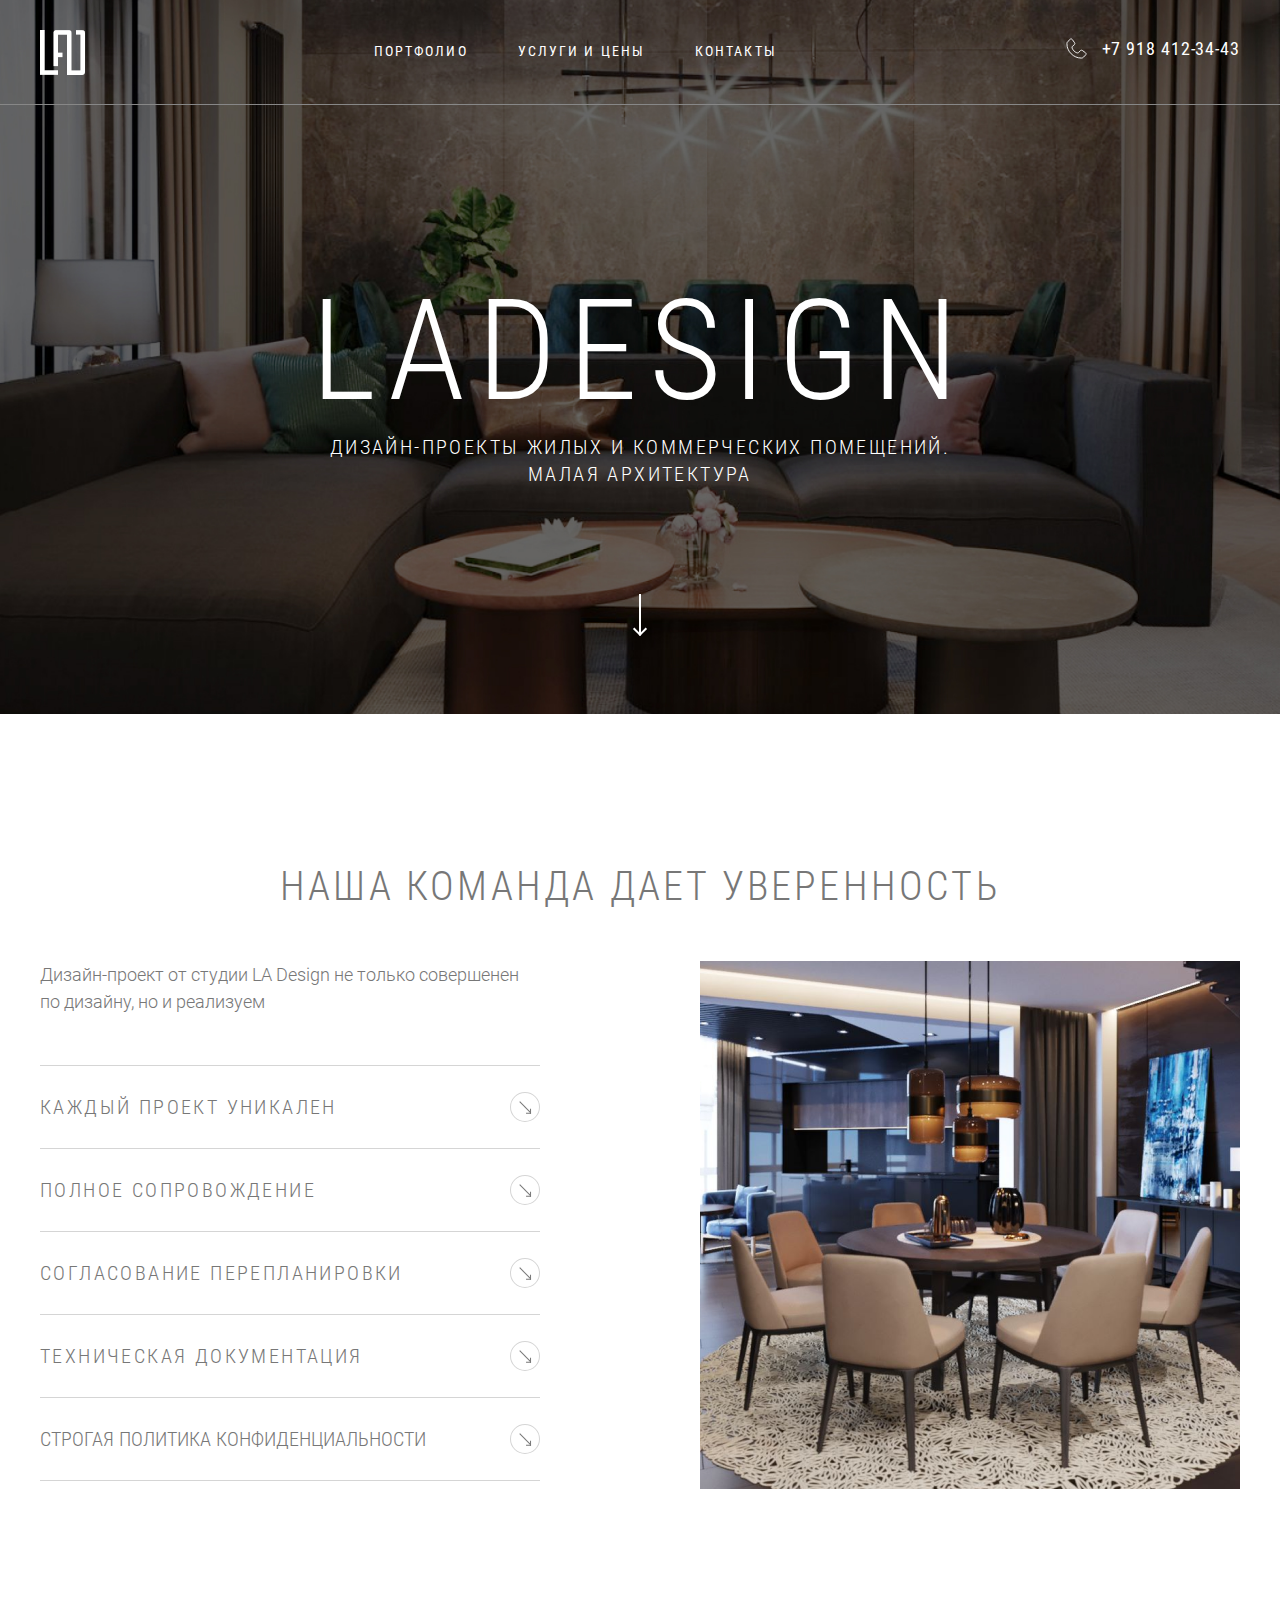
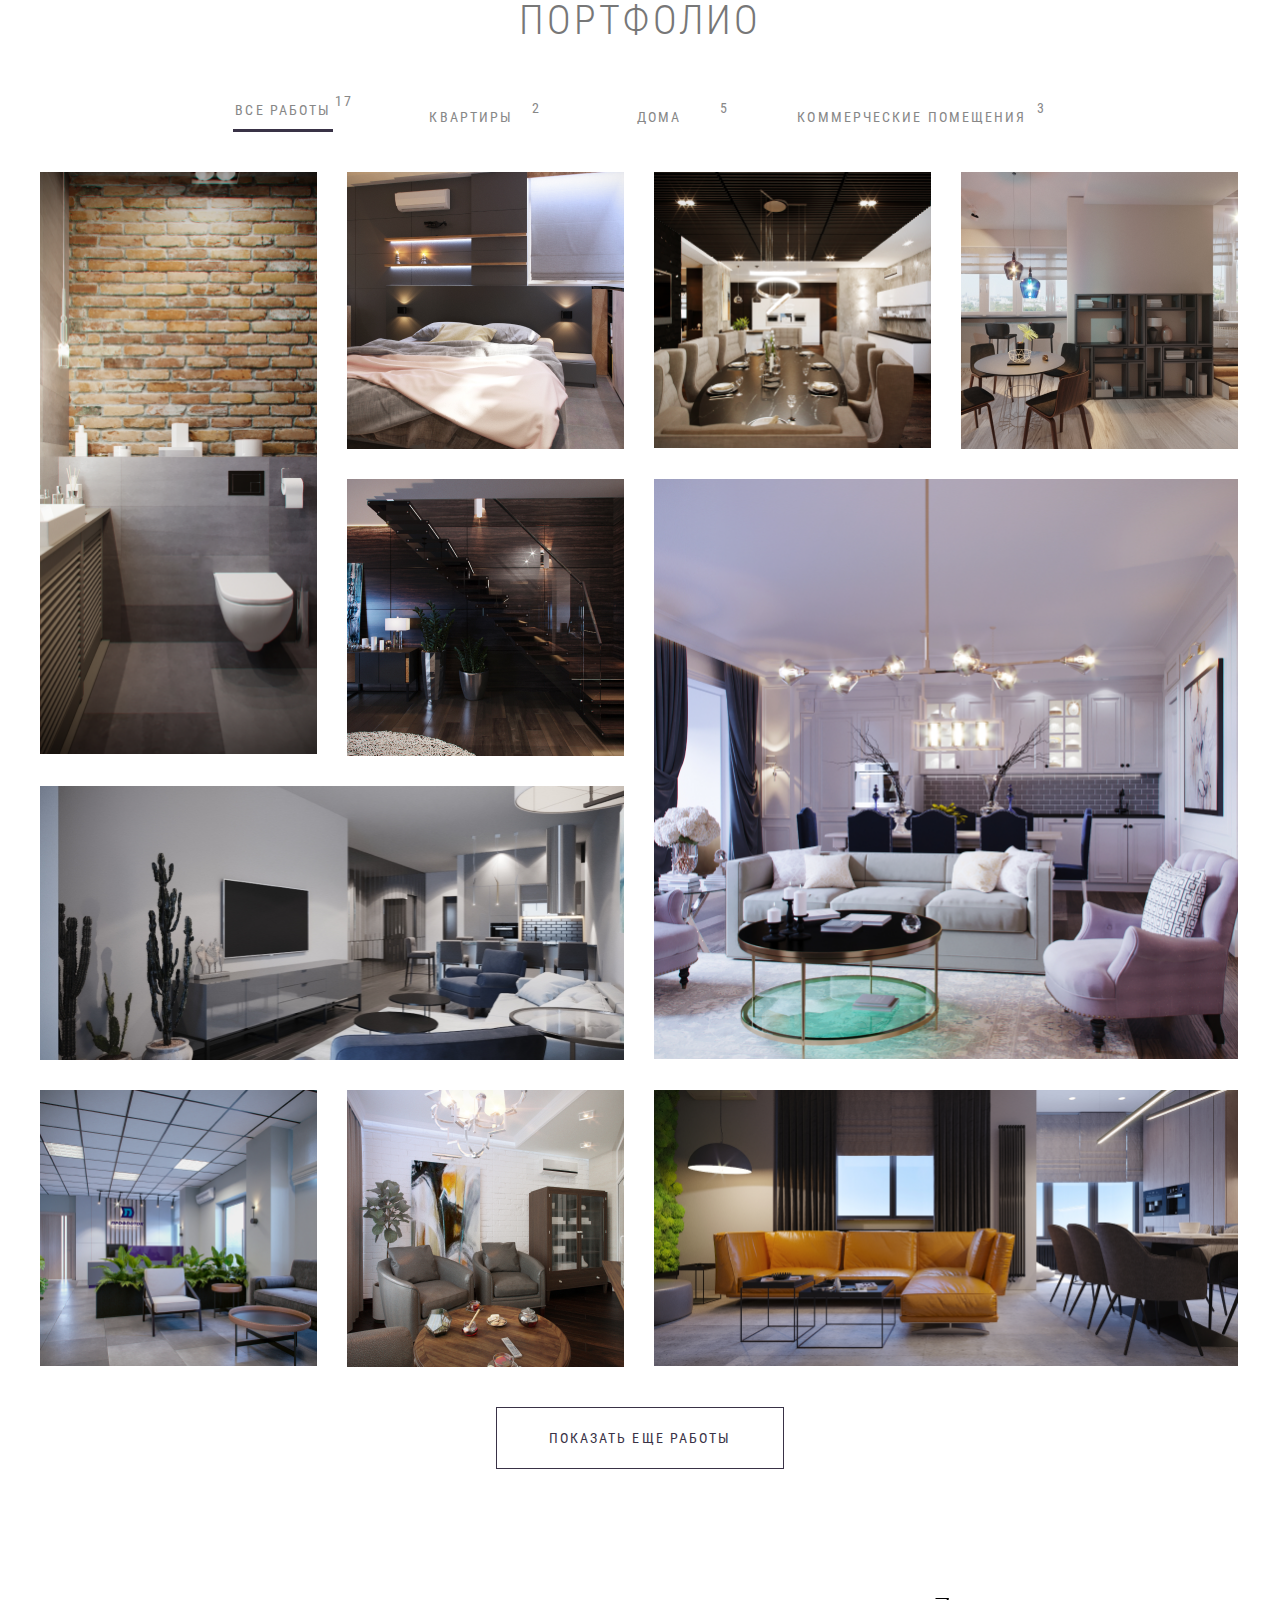
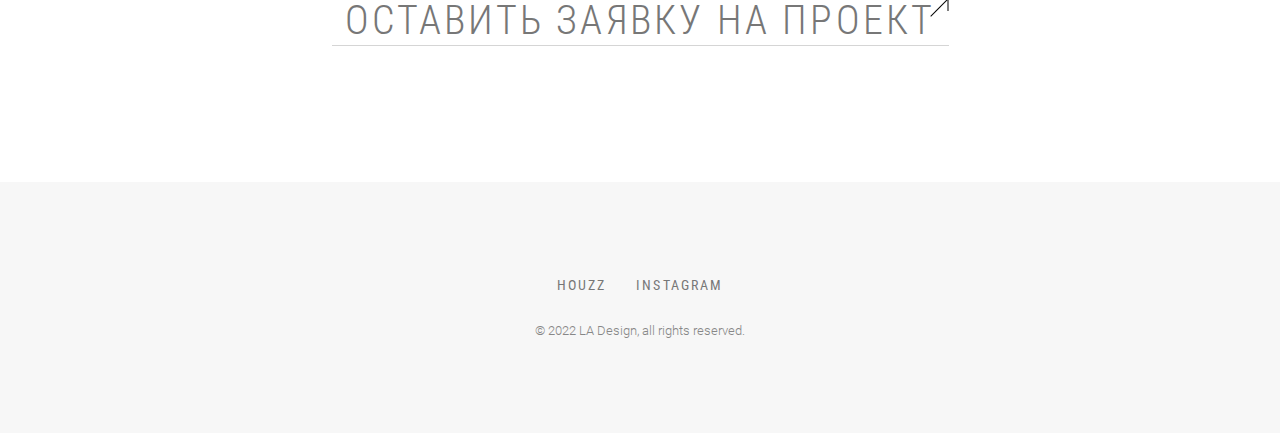
==== commit fdb3bc6c: "Add files via upload" ====
--- a/index.html
+++ b/index.html
@@ -6,7 +6,7 @@
 	<meta name="viewport" content="width=device-width, initial-scale=1.0">
   <link rel="shortcut icon" href="img/logo.png" type="image/x-icon">
   
-	<link rel="stylesheet" href="css/style.min.css?_v=20220702222007">
+	<link rel="stylesheet" href="css/style.min.css">
 	<title>Ladesign</title>
 </head>
 	<body>
@@ -102,7 +102,7 @@
                 
               </div>
               <div class="team__images ibg">
-                <picture><source srcset="img/block__team.webp" type="image/webp"><img src="img/block__team.png"  alt=""></picture>
+                <img src="img/block__team.png"  alt="">
               </div>
             </div>
           </div>
@@ -121,43 +121,43 @@
             <div class="portfolio__block">
               <div class="portfolio__item grid-rows" data-cat="app">
               <a href="work.html">
-                <picture><source srcset="img/portfolio1.webp" type="image/webp"><img src="img/portfolio1.png" alt=""></picture>
-              <div class="portfolio__text-img">
-                <h2 class="text-img__h2" >LOFT</h2>
-                <span class="text-img__span">Unique collection</span>
-              </div>
-              </a>
-            </div>
-            <div class="portfolio__item " data-cat="website">
-              <a href="index.html">
-                <picture><source srcset="img/portfolio2.webp" type="image/webp"><img src="img/portfolio2.png" alt=""></picture>
-              <div class="portfolio__text-img">
-                <h2 class="text-img__h2" >LOFT</h2>
-                <span class="text-img__span">Unique collection</span>
-              </div>
-              </a>
-            </div>
-            <div class="portfolio__item " data-cat="interaction">
-              <a href="index.html">
-                <picture><source srcset="img/portfolio3.webp" type="image/webp"><img src="img/portfolio3.png" alt=""></picture>
-              <div class="portfolio__text-img">
-                <h2 class="text-img__h2" >LOFT</h2>
-                <span class="text-img__span">Unique collection</span>
-              </div>
-              </a>
-            </div>
-            <div class="portfolio__item " data-cat="website">
-              <a href="index.html">
-                <picture><source srcset="img/portfolio4.webp" type="image/webp"><img src="img/portfolio4.png" alt=""></picture>
-              <div class="portfolio__text-img">
-                <h2 class="text-img__h2" >LOFT</h2>
-                <span class="text-img__span">Unique collection</span>
-              </div>
-              </a>
-            </div>
-            <div class="portfolio__item " data-cat="interaction">
-              <a href="index.html">
-                <picture><source srcset="img/portfolio5.webp" type="image/webp"><img src="img/portfolio5.png" alt=""></picture>
+                <img src="img/portfolio1.png" alt="">
+              <div class="portfolio__text-img">
+                <h2 class="text-img__h2" >LOFT</h2>
+                <span class="text-img__span">Unique collection</span>
+              </div>
+              </a>
+            </div>
+            <div class="portfolio__item " data-cat="website">
+              <a href="index.html">
+                <img src="img/portfolio2.png" alt="">
+              <div class="portfolio__text-img">
+                <h2 class="text-img__h2" >LOFT</h2>
+                <span class="text-img__span">Unique collection</span>
+              </div>
+              </a>
+            </div>
+            <div class="portfolio__item " data-cat="interaction">
+              <a href="index.html">
+                <img src="img/portfolio3.png" alt="">
+              <div class="portfolio__text-img">
+                <h2 class="text-img__h2" >LOFT</h2>
+                <span class="text-img__span">Unique collection</span>
+              </div>
+              </a>
+            </div>
+            <div class="portfolio__item " data-cat="website">
+              <a href="index.html">
+                <img src="img/portfolio4.png" alt="">
+              <div class="portfolio__text-img">
+                <h2 class="text-img__h2" >LOFT</h2>
+                <span class="text-img__span">Unique collection</span>
+              </div>
+              </a>
+            </div>
+            <div class="portfolio__item " data-cat="interaction">
+              <a href="index.html">
+                <img src="img/portfolio5.png" alt="">
               <div class="portfolio__text-img">
                 <h2 class="text-img__h2" >LOFT</h2>
                 <span class="text-img__span">Unique collection</span>
@@ -166,7 +166,7 @@
             </div>
             <div class="portfolio__item grid-rows-columns " data-cat="website">
               <a href="index.html">
-                <picture><source srcset="img/portfolio6.webp" type="image/webp"><img src="img/portfolio6.png" alt=""></picture>
+                <img src="img/portfolio6.png" alt="">
               <div class="portfolio__text-img">
                 <h2 class="text-img__h2" >LOFT</h2>
                 <span class="text-img__span">Unique collection</span>
@@ -175,25 +175,25 @@
             </div>
             <div class="portfolio__item  grid-columns " data-cat="app">
               <a href="index.html">
-                <picture><source srcset="img/portfolio7.webp" type="image/webp"><img src="img/portfolio7.png" alt=""></picture>
-              <div class="portfolio__text-img">
-                <h2 class="text-img__h2" >LOFT</h2>
-                <span class="text-img__span">Unique collection</span>
-              </div>
-              </a>
-            </div>
-            <div class="portfolio__item " data-cat="website">
-              <a href="index.html">
-                <picture><source srcset="img/portfolio8.webp" type="image/webp"><img src="img/portfolio8.png" alt=""></picture>
-              <div class="portfolio__text-img">
-                <h2 class="text-img__h2" >LOFT</h2>
-                <span class="text-img__span">Unique collection</span>
-              </div>
-              </a>
-            </div>
-            <div class="portfolio__item " data-cat="interaction">
-              <a href="index.html">
-                <picture><source srcset="img/portfolio9.webp" type="image/webp"><img src="img/portfolio9.png" alt=""></picture>
+                <img src="img/portfolio7.png" alt="">
+              <div class="portfolio__text-img">
+                <h2 class="text-img__h2" >LOFT</h2>
+                <span class="text-img__span">Unique collection</span>
+              </div>
+              </a>
+            </div>
+            <div class="portfolio__item " data-cat="website">
+              <a href="index.html">
+                <img src="img/portfolio8.png" alt="">
+              <div class="portfolio__text-img">
+                <h2 class="text-img__h2" >LOFT</h2>
+                <span class="text-img__span">Unique collection</span>
+              </div>
+              </a>
+            </div>
+            <div class="portfolio__item " data-cat="interaction">
+              <a href="index.html">
+                <img src="img/portfolio9.png" alt="">
               <div class="portfolio__text-img">
                 <h2 class="text-img__h2" >LOFT</h2>
                 <span class="text-img__span">Unique collection</span>
@@ -202,7 +202,7 @@
             </div>
             <div class="portfolio__item grid-columns " data-cat="website">
               <a href="index.html">
-                <picture><source srcset="img/portfolio10.webp" type="image/webp"><img src="img/portfolio10.png" alt=""></picture>
+                <img src="img/portfolio10.png" alt="">
               <div class="portfolio__text-img">
                 <h2 class="text-img__h2" >LOFT</h2>
                 <span class="text-img__span">Unique collection</span>
@@ -211,7 +211,7 @@
             </div>
             <div class="portfolio__item grid-rows " data-cat="app">
               <a href="work.html">
-                <picture><source srcset="img/portfolio1.webp" type="image/webp"><img src="img/portfolio1.png" alt=""></picture>
+                <img src="img/portfolio1.png" alt="">
               <div class="portfolio__text-img">
                 <h2 class="text-img__h2" >LOFT</h2>
                 <span class="text-img__span">Unique collection</span>
@@ -221,34 +221,34 @@
             </div>
             <div class="portfolio__item " data-cat="website">
               <a href="index.html">
-                <picture><source srcset="img/portfolio2.webp" type="image/webp"><img src="img/portfolio2.png" alt=""></picture>
-              <div class="portfolio__text-img">
-                <h2 class="text-img__h2" >LOFT</h2>
-                <span class="text-img__span">Unique collection</span>
-              </div>
-              </a>
-            </div>
-            <div class="portfolio__item " data-cat="interaction">
-              <a href="index.html">
-                <picture><source srcset="img/portfolio3.webp" type="image/webp"><img src="img/portfolio3.png" alt=""></picture>
-              <div class="portfolio__text-img">
-                <h2 class="text-img__h2" >LOFT</h2>
-                <span class="text-img__span">Unique collection</span>
-              </div>
-              </a>
-            </div>
-            <div class="portfolio__item " data-cat="website">
-              <a href="index.html">
-                <picture><source srcset="img/portfolio4.webp" type="image/webp"><img src="img/portfolio4.png" alt=""></picture>
-              <div class="portfolio__text-img">
-                <h2 class="text-img__h2" >LOFT</h2>
-                <span class="text-img__span">Unique collection</span>
-              </div>
-              </a>
-            </div>
-            <div class="portfolio__item " data-cat="interaction">
-              <a href="index.html">
-                <picture><source srcset="img/portfolio5.webp" type="image/webp"><img src="img/portfolio5.png" alt=""></picture>
+                <img src="img/portfolio2.png" alt="">
+              <div class="portfolio__text-img">
+                <h2 class="text-img__h2" >LOFT</h2>
+                <span class="text-img__span">Unique collection</span>
+              </div>
+              </a>
+            </div>
+            <div class="portfolio__item " data-cat="interaction">
+              <a href="index.html">
+                <img src="img/portfolio3.png" alt="">
+              <div class="portfolio__text-img">
+                <h2 class="text-img__h2" >LOFT</h2>
+                <span class="text-img__span">Unique collection</span>
+              </div>
+              </a>
+            </div>
+            <div class="portfolio__item " data-cat="website">
+              <a href="index.html">
+                <img src="img/portfolio4.png" alt="">
+              <div class="portfolio__text-img">
+                <h2 class="text-img__h2" >LOFT</h2>
+                <span class="text-img__span">Unique collection</span>
+              </div>
+              </a>
+            </div>
+            <div class="portfolio__item " data-cat="interaction">
+              <a href="index.html">
+                <img src="img/portfolio5.png" alt="">
               <div class="portfolio__text-img">
                 <h2 class="text-img__h2" >LOFT</h2>
                 <span class="text-img__span">Unique collection</span>
@@ -257,7 +257,7 @@
             </div>
             <div class="portfolio__item grid-rows-columns " data-cat="website">
               <a href="index.html">
-                <picture><source srcset="img/portfolio6.webp" type="image/webp"><img src="img/portfolio6.png" alt=""></picture>
+                <img src="img/portfolio6.png" alt="">
               <div class="portfolio__text-img">
                 <h2 class="text-img__h2" >LOFT</h2>
                 <span class="text-img__span">Unique collection</span>
@@ -266,7 +266,7 @@
             </div>
             <div class="portfolio__item grid-columns" data-cat="app">
               <a href="index.html">
-                <picture><source srcset="img/portfolio7.webp" type="image/webp"><img src="img/portfolio7.png" alt=""></picture>
+                <img src="img/portfolio7.png" alt="">
               <div class="portfolio__text-img">
                 <h2 class="text-img__h2" >LOFT</h2>
                 <span class="text-img__span">Unique collection</span>
@@ -316,9 +316,9 @@
 </div>
     </div> 
     
-    <script src="https://code.jquery.com/jquery-3.6.0.js?_v=20220702222007" integrity="sha256-H+K7U5CnXl1h5ywQfKtSj8PCmoN9aaq30gDh27Xc0jk=" crossorigin="anonymous"></script>
-    <script src="https://unpkg.com/swiper/swiper-bundle.min.js?_v=20220702222007"></script>
-		<script src="js/app.min.js?_v=20220702222007"></script>
+    <script src="https://code.jquery.com/jquery-3.6.0.js" integrity="sha256-H+K7U5CnXl1h5ywQfKtSj8PCmoN9aaq30gDh27Xc0jk=" crossorigin="anonymous"></script>
+    <script src="https://unpkg.com/swiper/swiper-bundle.min.js"></script>
+		<script src="js/app.min.js"></script>
     
 	</body>
 </html>--- a/css/style.min.css
+++ b/css/style.min.css
@@ -1 +1,3013 @@
-@charset "UTF-8";@font-face{font-family:Roboto;font-display:swap;src:url(../fonts/Roboto-Light.woff2) format("woff2"),url(../fonts/Roboto-Light.woff) format("woff");font-weight:300;font-style:normal}@font-face{font-family:Roboto;font-display:swap;src:url(../fonts/Roboto-Bold.woff2) format("woff2"),url(../fonts/Roboto-Bold.woff) format("woff");font-weight:700;font-style:normal}@font-face{font-family:Roboto;font-display:swap;src:url(../fonts/Roboto-Medium.woff2) format("woff2"),url(../fonts/Roboto-Medium.woff) format("woff");font-weight:500;font-style:normal}@font-face{font-family:Roboto;font-display:swap;src:url(../fonts/Roboto-Regular.woff2) format("woff2"),url(../fonts/Roboto-Regular.woff) format("woff");font-weight:400;font-style:normal}@font-face{font-family:RobotoCondensed;font-display:swap;src:url(../fonts/RobotoCondensed-Bold.woff2) format("woff2"),url(../fonts/RobotoCondensed-Bold.woff) format("woff");font-weight:700;font-style:normal}@font-face{font-family:RobotoCondensed;font-display:swap;src:url(../fonts/RobotoCondensed-Regular.woff2) format("woff2"),url(../fonts/RobotoCondensed-Regular.woff) format("woff");font-weight:400;font-style:normal}@font-face{font-family:RobotoCondensed;font-display:swap;src:url(../fonts/RobotoCondensed-Light.woff2) format("woff2"),url(../fonts/RobotoCondensed-Light.woff) format("woff");font-weight:300;font-style:normal}*{padding:0;margin:0;border:0}*,:after,:before{-webkit-box-sizing:border-box;box-sizing:border-box}:active,:focus{outline:0}a:active,a:focus{outline:0}aside,footer,header,nav{display:block}body,html{height:100%;width:100%;font-size:100%;line-height:1;font-size:14px;-ms-text-size-adjust:100%;-moz-text-size-adjust:100%;-webkit-text-size-adjust:100%}button,input,textarea{font-family:inherit}input::-ms-clear{display:none}button{cursor:pointer}button::-moz-focus-inner{padding:0;border:0}a,a:visited{text-decoration:none}a:hover{text-decoration:none}ul li{list-style:none}img{vertical-align:top;max-width:100%;-o-object-fit:cover;object-fit:cover}h1,h2,h3,h4,h5,h6{font-size:inherit;font-weight:400}.ibg{position:relative}.ibg img{position:absolute;width:100%;height:100%;top:0;left:0;-o-object-fit:cover;object-fit:cover}[class*=__container]{max-width:1230px;margin:0 auto;padding:0 15px}.wrapper{min-height:100%;overflow:hidden;display:-webkit-box;display:-ms-flexbox;display:flex;-webkit-box-orient:vertical;-webkit-box-direction:normal;-ms-flex-direction:column;flex-direction:column}.main{-webkit-box-flex:1;-ms-flex:1 0 auto;flex:1 0 auto}body{font-family:RobotoCondensed;font-weight:400;font-style:normal}body._lock{overflow:hidden}body.lock{overflow:hidden}.header{position:absolute;top:0;left:0;width:100%;z-index:50;border-bottom:1px solid var(--color-bb)}.header__container{display:-webkit-box;display:-ms-flexbox;display:flex;-webkit-box-align:center;-ms-flex-align:center;align-items:center;-webkit-box-pack:justify;-ms-flex-pack:justify;justify-content:space-between;min-height:104px}.no-webp .header__logo{background:url(../img/logos.png) 0 0 no-repeat}.header__logo{width:45px;height:45px;cursor:pointer;background-size:cover;z-index:6}.header__menu{z-index:5}.header__phone{z-index:6}.fixed{position:fixed;top:0;left:0;-webkit-animation-name:show_header;animation-name:show_header;-webkit-animation-duration:1s;animation-duration:1s;background:#fff;z-index:5;width:100%;-webkit-box-shadow:0 20px 80px rgba(0,0,0,.08);box-shadow:0 20px 80px rgba(0,0,0,.08)}.menu__list{font-family:RobotoCondensed;font-size:14px;font-weight:400;line-height:1.2;letter-spacing:.15em;text-align:center;text-transform:uppercase;display:-webkit-box;display:-ms-flexbox;display:flex;gap:50px}.menu__link{color:var(--color-white)}.menu__icon{display:none}.fixed .menu__link{color:var(--color-darkgray)}.fixed .menu__link::after{content:"";display:block;width:100%;height:2px;background-color:var(--color-darkgray);-webkit-transform:scale(0);-ms-transform:scale(0);transform:scale(0);-webkit-transition:all .3s ease;-o-transition:all .3s ease;transition:all .3s ease}.fixed .menu__link:hover::after{-webkit-transform:scale(1);-ms-transform:scale(1);transform:scale(1)}.fixed .header__container{min-height:70px}.no-webp .fixed .header__logo{background:url(../img/logo.png) 0 0 no-repeat}.fixed .header__logo{width:45px;height:45px;cursor:pointer;background-size:cover}.no-webp .fixed .tel__img{background-image:url(../img/phonedark.png)}.fixed .tel__img{color:var(--color-darkgray)}._active.tel__img{color:var(--color-white);background-image:url(../img/phone.svg)}.no-webp ._active.header__logo{background:url(../img/logos.png) 0 0 no-repeat}._active.header__logo{width:45px;height:45px;cursor:pointer;background-size:cover;z-index:6}._active .menu__link{color:var(--color-white)}.tel__img{background-image:url(../img/phone.svg);padding:10px 0 10px 36px;background-position:left center;background-size:21px 21px;background-repeat:no-repeat;font-size:18px;font-weight:500;line-height:.85;letter-spacing:.05em;text-align:left;color:var(--color-white)}.tel__img::after{content:"";display:block;width:100%;height:2px;margin-top:5px;background-color:var(--color-white);-webkit-transform:scale(0);-ms-transform:scale(0);transform:scale(0);-webkit-transition:all .3s ease;-o-transition:all .3s ease;transition:all .3s ease}.tel__img:hover::after{-webkit-transform:scale(1);-ms-transform:scale(1);transform:scale(1)}@-webkit-keyframes show_header{0%{opacity:0;top:-70px}100%{opacity:1;top:0}}@keyframes show_header{0%{opacity:0;top:-70px}100%{opacity:1;top:0}}.title{font-family:RobotoCondensed;font-size:40px;font-weight:300;line-height:117.5%;letter-spacing:.08em;color:var(--color-darkgray);text-transform:uppercase;text-align:center}.title-desing{font-family:RobotoCondensed;font-size:30px;font-weight:300;line-height:150%;letter-spacing:.08em;text-align:left;text-transform:uppercase;color:var(--color-darkgray)}.accordion{max-width:500px}.accordion__list{border-bottom:1px solid #d5d5d5;max-width:500px}.accordion__control{display:-webkit-box;display:-ms-flexbox;display:flex;-webkit-box-align:center;-ms-flex-align:center;align-items:center;-webkit-box-pack:justify;-ms-flex-pack:justify;justify-content:space-between;list-style:none;padding:26px 0;padding-left:0;border-top:1px solid #d5d5d5;width:100%;background-color:transparent;cursor:pointer}.accordion__control::-webkit-details-marker{display:none}.accordion__title{margin:0}.accordion__icon{position:relative;display:inline-block;width:30px;height:30px;border-radius:100%;background-color:transparent;border:1px solid #d5d5d5;-webkit-transition:-webkit-transform .3s ease-out;transition:-webkit-transform .3s ease-out;-o-transition:transform .3s ease-out;transition:transform .3s ease-out;transition:transform .3s ease-out,-webkit-transform .3s ease-out;-webkit-transform:rotate(-45deg);-ms-transform:rotate(-45deg);transform:rotate(-45deg)}.accordion__icon::before{content:"";position:absolute;left:50%;top:50%;-webkit-transform:translate(-50%,-50%);-ms-transform:translate(-50%,-50%);transform:translate(-50%,-50%);width:1px;height:15px;background-color:var(--color-darkgray)}.accordion__icon::after{content:"";position:absolute;-webkit-transform:translate(-50%,-50%);-ms-transform:translate(-50%,-50%);transform:translate(-50%,-50%);border-top:1px solid var(--color-darkgray);border-left:1px solid var(--color-darkgray);width:5px;height:5px;-webkit-transform:rotate(-135deg);-ms-transform:rotate(-135deg);transform:rotate(-135deg);left:11.2px;top:59%}.accordion__content{padding:0 20px;border-top:transparent;max-height:0;opacity:0;overflow:hidden;will-change:max-height;-webkit-transition:all .3s ease-out;-o-transition:all .3s ease-out;transition:all .3s ease-out;-webkit-box-sizing:content-box;box-sizing:content-box}.open .accordion__content{opacity:1;padding:0 20px 20px 0;padding-left:0}.open .accordion__icon{-webkit-transform:rotate(-135deg);-ms-transform:rotate(-135deg);transform:rotate(-135deg)}.btn{font-family:RobotoCondensed;font-size:14px;font-weight:400;line-height:117%;letter-spacing:.15em;text-align:center;text-transform:uppercase;color:var(--color-btn);border:1px solid var(--color-btn);background-color:transparent;-webkit-transition:all .5s ease;-o-transition:all .5s ease;transition:all .5s ease}.footer{padding:95px 0;background-color:#f7f7f7}.footer__social{display:-webkit-box;display:-ms-flexbox;display:flex;-ms-flex-wrap:wrap;flex-wrap:wrap;gap:0 30px;-webkit-box-pack:center;-ms-flex-pack:center;justify-content:center;margin-bottom:30px}.footer__link{font-family:RobotoCondensed;font-size:14px;font-weight:400;line-height:117%;letter-spacing:.15em;color:var(--color-darkgray);text-transform:uppercase;-webkit-transition:-webkit-text-decoration .5s ease;transition:-webkit-text-decoration .5s ease;-o-transition:text-decoration .5s ease;transition:text-decoration .5s ease;transition:text-decoration .5s ease,-webkit-text-decoration .5s ease}.footer__link:hover{text-decoration:underline}.footer__p{font-family:Roboto;font-size:13px;font-weight:300;line-height:15px;letter-spacing:0;text-align:center;color:var(--color-bb)}.portfolio-2{margin-top:205px}.gray{color:var(--color-darkgray)}.no-webp .gray-img{background:url(../img/logo.png) 0 0 no-repeat}.gray-img{width:45px;height:45px;cursor:pointer;background-size:cover;z-index:6}.menu__icons span,.menu__icons::after,.menu__icons::before{left:0;position:absolute;height:10%;width:100%;-webkit-transition:all .5s ease 0s;-o-transition:all .5s ease 0s;transition:all .5s ease 0s;background-color:#000}.no-webp .gray-phone{background-image:url(../img/phonedark.png)}.gray-phone{color:var(--color-darkgray)}._active.tel__img.gray-phone{color:var(--color-white);background-image:url(../img/phone.svg)}.no-webp ._active.header__logo{background:url(../img/logos.png) 0 0 no-repeat}._active.header__logo{width:45px;height:45px;cursor:pointer;background-size:cover;z-index:6}._active .menu__link{color:var(--color-white)}.no-webp .work{background:url(../img/work-bg.jpg) no-repeat}.work{-o-object-fit:cover;object-fit:cover;background-size:cover;background-position:center;padding-top:353px;padding-bottom:347px}.work__container{text-transform:uppercase;color:var(--color-white)}.work__title{font-family:RobotoCondensed;font-size:40px;font-weight:300;line-height:117%;letter-spacing:.08em;text-align:center}.work__p{font-family:RobotoCondensed;font-size:20px;font-weight:300;line-height:117%;letter-spacing:.12em;display:block;text-align:center;margin-top:26px}.design{padding-top:150px;padding-bottom:100px}.design__title{text-transform:uppercase;max-width:579px;color:var(--color-darkgray)}.design__description{margin-top:47px;display:-webkit-box;display:-ms-flexbox;display:flex;-webkit-column-gap:calc(6px + 96 * ((100vw - 320px)/ 1600));-moz-column-gap:calc(6px + 96 * ((100vw - 320px)/ 1600));column-gap:calc(6px + 96 * ((100vw - 320px)/ 1600));-ms-flex-wrap:wrap;flex-wrap:wrap}.design__description-span{font-family:Roboto;font-size:16px;font-weight:300;line-height:150%;letter-spacing:0;text-align:right;color:var(--color-btn);text-transform:none}.design__description-ul{-webkit-box-flex:0;-ms-flex:0 1 483px;flex:0 1 483px}.design__description-item{display:-webkit-box;display:-ms-flexbox;display:flex;-webkit-box-align:center;-ms-flex-align:center;align-items:center;-webkit-box-pack:justify;-ms-flex-pack:justify;justify-content:space-between;font-family:RobotoCondensed;font-size:14px;font-weight:400;line-height:114%;letter-spacing:.15em;text-align:left;color:var(--color-bb);text-transform:uppercase;border-bottom:1px solid var(--color-line);margin-bottom:20px;padding-bottom:20px}.design__description-text{-webkit-box-flex:0;-ms-flex:0 1 483px;flex:0 1 483px;font-family:Roboto;font-size:16px;font-weight:300;line-height:150%;letter-spacing:0;text-align:left;color:var(--color-darkgray)}.desing-slider{padding:0 15px;padding-top:100px;max-width:930px;position:relative;margin:0 auto}.swiper{width:100%;height:100%;padding-bottom:41px}.swiper-wrapper{padding-bottom:41px}.swiper-slide{text-align:center;font-size:18px;background:#fff;display:-webkit-box;display:-ms-flexbox;display:flex;-webkit-box-pack:center;-ms-flex-pack:center;justify-content:center;-webkit-box-align:center;-ms-flex-align:center;align-items:center}.swiper-slide img{display:block;width:100%;height:100%;-o-object-fit:cover;object-fit:cover}.swiper-button-next::after,.swiper-button-prev::after{display:none}.swiper-button-next.design-slider-next,.swiper-button-prev.design-slider-prev{width:40px;height:40px;background-size:40px 40px;background-position:center}.swiper-button-next.design-slider-next{background:url(../img/icon_arrow-next.svg) no-repeat;right:50px}.swiper-button-prev.design-slider-prev{background:url(../img/icon_arrow-prev.svg) no-repeat;left:50px}.solution{padding-top:150px;padding-bottom:100px}.solution__block{margin-top:50px;display:-webkit-box;display:-ms-flexbox;display:flex;-webkit-column-gap:100px;-moz-column-gap:100px;column-gap:100px;row-gap:28px}.solution__block-item{-webkit-box-flex:0;-ms-flex:0 1 450px;flex:0 1 450px}.solution__block-title{font-family:RobotoCondensed;font-size:20px;font-size:20px;font-weight:300;line-height:117%;letter-spacing:.12em;text-align:left;color:var(--color-darkgray);text-transform:uppercase}.solution__block-text{font-family:Roboto;font-size:16px;font-weight:300;line-height:150%;letter-spacing:0;text-align:left;color:var(--color-darkgray);margin-top:30px}.project{padding-top:100px;padding-bottom:75px}.project__block{margin-top:24px;display:-webkit-box;display:-ms-flexbox;display:flex;gap:30px 30px}.project__item{font-family:Roboto;font-size:16px;font-weight:300;line-height:150%;letter-spacing:0;text-align:left;max-width:585px;color:var(--color-darkgray)}.project__images{margin-top:44px;display:-ms-grid;display:grid;-ms-grid-columns:(1fr)[2];grid-template-columns:repeat(2,1fr);gap:30px 30px;width:100%}.project__images img{-o-object-fit:cover;object-fit:cover}.project__similar{padding-top:75px}.similar__title{text-align:center}.similar-slider{margin:0 auto;margin-top:50px;padding:0 15px;max-width:930px;position:relative}.swiper-button-next.similar-slider-next,.swiper-button-prev.similar-slider-prev{width:40px;height:40px;background-size:40px 40px;background-position:center}.swiper-button-next.similar-slider-next{background:url(../img/icon_arrow-next.svg) no-repeat;right:30px}.swiper-button-prev.similar-slider-prev{background:url(../img/icon_arrow-prev.svg) no-repeat;left:30px}.price{margin-top:205px;color:var(--color-darkgray)}.price__title{text-align:center}.price__block1{margin-top:100px;margin-bottom:50px;display:-webkit-box;display:-ms-flexbox;display:flex;-webkit-column-gap:120px;-moz-column-gap:120px;column-gap:120px}.price__block-title{font-family:RobotoCondensed;font-size:40px;font-weight:300;line-height:150%;letter-spacing:.08em;text-align:left;text-transform:uppercase;color:var(--color-darkgray)}.price__block2{margin-bottom:50px}.price__hide-text{font-family:Roboto;font-size:16px;font-weight:300;line-height:150%;letter-spacing:0;text-align:left}.whyheed{-webkit-box-flex:0;-ms-flex:0 1 678px;flex:0 1 678px}.whyheed-item{font-family:RobotoCondensed;font-size:20px;font-weight:300;line-height:130%;letter-spacing:.12em;text-align:left;text-transform:uppercase;display:-webkit-box;display:-ms-flexbox;display:flex;-webkit-box-orient:vertical;-webkit-box-direction:normal;-ms-flex-direction:column;flex-direction:column;border-bottom:1px solid var(--color-darkgray)}.whyheed-item:not(:first-child){margin-top:25px}.whyheed-span{font-family:Roboto;font-size:16px;font-weight:300;line-height:150%;letter-spacing:0;text-align:left;text-transform:none;max-width:585px;margin-top:12px;margin-bottom:25px}.accordion__price-title{font-family:RobotoCondensed;font-size:30px;font-weight:400;line-height:117%;letter-spacing:.08em;text-align:center;text-transform:uppercase;color:var(--color-darkgray)}.accordion__price-subtitle{font-family:RobotoCondensed;font-size:25px;font-weight:400;line-height:120%;letter-spacing:.08em;text-align:center;color:var(--color-bb)}.price__control{-webkit-box-orient:vertical;-webkit-box-direction:normal;-ms-flex-direction:column;flex-direction:column;border:1px solid var(--color-line);border-bottom:none}.price__btn.price__btn{width:100%;margin:0 auto;position:relative}.price__btn.price__btn::before{content:"";position:absolute;right:36.1%;top:39.8%;width:1px;height:10px;background-color:#000;-webkit-transform:rotate(45deg);-ms-transform:rotate(45deg);transform:rotate(45deg)}.price__btn.price__btn::after{content:"";position:absolute;border-top:1px solid #000;border-left:1px solid #000;width:10px;height:10px;-webkit-transform:rotate(90deg);-ms-transform:rotate(90deg);transform:rotate(90deg);right:35.5%;top:40%}.price__btn.price__btn:hover::after{border-top:1px solid #fff;border-left:1px solid #fff}.price__btn.price__btn:hover::before{background-color:#fff}.acordion__price-item{-webkit-box-flex:0;-ms-flex:0 1 380px;flex:0 1 380px}.accordion__price-border-dark{border:2px solid var(--color-btn)}.price__content{display:-webkit-box;display:-ms-flexbox;display:flex;-webkit-box-orient:vertical;-webkit-box-direction:normal;-ms-flex-direction:column;flex-direction:column;row-gap:15px}.open .price__content{padding:30px;cursor:pointer;border-left:1px solid var(--color-line);border-right:1px solid var(--color-line)}.price__list{display:-webkit-box;display:-ms-flexbox;display:flex;-webkit-box-pack:justify;-ms-flex-pack:justify;justify-content:space-between;border-bottom:none;max-width:100%;-webkit-column-gap:30px;-moz-column-gap:30px;column-gap:30px;row-gap:30px;margin-top:58px}.price__btn.price__btn-white{width:100%;margin:0 auto;position:relative}.price__btn.price__btn-white::before{content:"";background-color:#fff}.price__btn.price__btn-white::after{content:"";border-top:1px solid #fff;border-left:1px solid #fff}.accordion__price-border{max-width:600px}.contact{margin-top:205px;margin-bottom:130px}.contact__block{margin-top:100px;display:-webkit-box;display:-ms-flexbox;display:flex;row-gap:70px;-webkit-column-gap:calc(0px + 200 * ((100vw - 320px)/ 1600));-moz-column-gap:calc(0px + 200 * ((100vw - 320px)/ 1600));column-gap:calc(0px + 200 * ((100vw - 320px)/ 1600))}.contact__subtitle{font-family:Roboto;font-size:18px;font-weight:300;line-height:150%;letter-spacing:0;text-align:left;max-width:499px;margin-top:30px}.text__btn{font-family:Roboto;font-size:13px;font-weight:400;line-height:110%;letter-spacing:0;text-align:left;color:var(--color-darkgray);max-width:309px}.form__writetous{margin-top:30px;display:-webkit-box;display:-ms-flexbox;display:flex;-webkit-box-orient:vertical;-webkit-box-direction:normal;-ms-flex-direction:column;flex-direction:column;row-gap:40px;max-width:513px}.form__label{border-bottom:1px solid var(--color-darkgray)}.form__input{width:100%;padding-bottom:5px}.form__input:focus{border-bottom:1px solid var(--color-btn)}.form__input:focus::-webkit-input-placeholder{color:#000}.form__input:focus::-moz-placeholder{color:#000}.form__input:focus:-ms-input-placeholder{color:#000}.form__input:focus::-ms-input-placeholder{color:#000}.form__input:focus::placeholder{color:#000}.form__input::-webkit-input-placeholder{font-family:Roboto;font-size:16px;font-weight:300;line-height:150%;letter-spacing:0;text-align:left;color:#adadad}.form__input::-moz-placeholder{font-family:Roboto;font-size:16px;font-weight:300;line-height:150%;letter-spacing:0;text-align:left;color:#adadad}.form__input:-ms-input-placeholder{font-family:Roboto;font-size:16px;font-weight:300;line-height:150%;letter-spacing:0;text-align:left;color:#adadad}.form__input::-ms-input-placeholder{font-family:Roboto;font-size:16px;font-weight:300;line-height:150%;letter-spacing:0;text-align:left;color:#adadad}.form__input::placeholder{font-family:Roboto;font-size:16px;font-weight:300;line-height:150%;letter-spacing:0;text-align:left;color:#adadad}.form__input::-webkit-input-placeholder:focus{color:#000}.form__input::-moz-placeholder:focus{color:#000}.form__input:-ms-input-placeholder:focus{color:#000}.form__input::-ms-input-placeholder:focus{color:#000}.form__input::placeholder:focus{color:#000}.form__btn{display:-webkit-box;display:-ms-flexbox;display:flex;-webkit-column-gap:30px;-moz-column-gap:30px;column-gap:30px;row-gap:20px;-webkit-box-align:center;-ms-flex-align:center;align-items:center}.form__button{background-color:var(--color-btn);color:var(--color-white);padding:22px 57px;position:relative;-webkit-transition:background-color .5s ease;-o-transition:background-color .5s ease;transition:background-color .5s ease}.form__button::before{content:"";position:absolute;right:22.1%;top:39.8%;width:1px;height:10px;background-color:#fff;-webkit-transform:rotate(45deg);-ms-transform:rotate(45deg);transform:rotate(45deg)}.form__button::after{content:"";position:absolute;border-top:1px solid #fff;border-left:1px solid #fff;width:10px;height:10px;-webkit-transform:rotate(90deg);-ms-transform:rotate(90deg);transform:rotate(90deg);right:20%;top:40%}.form__button:hover{background-color:#4a415a}.form__btn-link{color:var(--color-btn);text-decoration:underline}.ourcontacts__list{margin-top:30px;display:-webkit-box;display:-ms-flexbox;display:flex;-webkit-box-orient:vertical;-webkit-box-direction:normal;-ms-flex-direction:column;flex-direction:column;row-gap:25px}.ourcontacts__item{padding-left:43px;font-family:Roboto;font-size:16px;font-weight:300;line-height:150%;letter-spacing:0;text-align:left;-webkit-transition:color .5s ease;-o-transition:color .5s ease;transition:color .5s ease;color:var(--color-darkgray)}.ourcontacts__item:hover:not(:nth-child(3)){cursor:pointer;text-decoration:underline;color:var(--color-btn)}.file__item{position:relative}.file__input{position:absolute;top:0;left:0;width:100%;height:100%;opacity:0;font-size:0;cursor:pointer}.file__button{display:-webkit-inline-box;display:-ms-inline-flexbox;display:inline-flex;min-height:40px;border-radius:30px;-webkit-box-pack:center;-ms-flex-pack:center;justify-content:center;-webkit-box-align:center;-ms-flex-align:center;align-items:center;padding:0 20px;padding-left:30px;font-family:Roboto;font-size:16px;font-weight:700;line-height:150%;letter-spacing:0;text-align:left;color:var(--color-darkgray)}.tel__img.gray-phone{padding:10px 0 10px 36px;background-position:left center;background-size:21px 21px;background-repeat:no-repeat;font-size:18px;font-weight:500;line-height:.85;letter-spacing:.05em;text-align:left;color:var(--color-darkgray)}.tel__img.gray-phone::after{content:"";display:block;width:100%;height:2px;margin-top:5px;background-color:var(--color-darkgray);-webkit-transform:scale(0);-ms-transform:scale(0);transform:scale(0);-webkit-transition:all .3s ease;-o-transition:all .3s ease;transition:all .3s ease}.tel__img.gray-phone:hover::after{-webkit-transform:scale(1);-ms-transform:scale(1);transform:scale(1)}.contact__container{padding-left:50px;padding-right:50px}.popup{position:fixed;width:100%;height:100%;background-color:rgba(0,0,0,.6);top:0;left:0;opacity:0;visibility:hidden;overflow-y:auto;overflow-x:hidden;-webkit-transition:all .5s ease;-o-transition:all .5s ease;transition:all .5s ease;z-index:4}.popup__body{min-height:100%;display:-webkit-box;display:-ms-flexbox;display:flex;-webkit-box-align:center;-ms-flex-align:center;align-items:center;-webkit-box-pack:center;-ms-flex-pack:center;justify-content:center;padding:30px 10px}.popup__content{background-color:#fff;max-width:800px;position:relative;padding:50px;opacity:0;-webkit-transform:translate(0,-100%);-ms-transform:translate(0,-100%);transform:translate(0,-100%);-webkit-transition:all .5s ease;-o-transition:all .5s ease;transition:all .5s ease}.popup__form{max-width:100%}.popup__input{width:50%;padding-bottom:5px;border-bottom:1px solid var(--color-darkgray)}.popup__input:focus{border-bottom:2px solid var(--color-btn)}.popup__input:focus::-webkit-input-placeholder{color:#000}.popup__input:focus::-moz-placeholder{color:#000}.popup__input:focus:-ms-input-placeholder{color:#000}.popup__input:focus::-ms-input-placeholder{color:#000}.popup__input:focus::placeholder{color:#000}.popup__input::-webkit-input-placeholder{font-family:Roboto;font-size:16px;font-weight:400;line-height:120%;letter-spacing:0;text-align:left;color:#adadad}.popup__input::-moz-placeholder{font-family:Roboto;font-size:16px;font-weight:400;line-height:120%;letter-spacing:0;text-align:left;color:#adadad}.popup__input:-ms-input-placeholder{font-family:Roboto;font-size:16px;font-weight:400;line-height:120%;letter-spacing:0;text-align:left;color:#adadad}.popup__input::-ms-input-placeholder{font-family:Roboto;font-size:16px;font-weight:400;line-height:120%;letter-spacing:0;text-align:left;color:#adadad}.popup__input::placeholder{font-family:Roboto;font-size:16px;font-weight:400;line-height:120%;letter-spacing:0;text-align:left;color:#adadad}.popup__input::-webkit-input-placeholder:focus{color:#000}.popup__input::-moz-placeholder:focus{color:#000}.popup__input:-ms-input-placeholder:focus{color:#000}.popup__input::-ms-input-placeholder:focus{color:#000}.popup__input::placeholder:focus{color:#000}.popup__close{position:absolute;right:0;top:-40px;font-size:30px}.popup__close:hover{cursor:pointer}.popup.open{opacity:1;visibility:visible}.popup.open .popup__content{opacity:1;-webkit-transform:translate(0,0);-ms-transform:translate(0,0);transform:translate(0,0)}.input__block{display:-webkit-box;display:-ms-flexbox;display:flex;-webkit-column-gap:30px;-moz-column-gap:30px;column-gap:30px;row-gap:40px;margin-top:40px}.form__btn{margin-top:40px}@font-face{font-family:swiper-icons;src:url("data:application/font-woff;charset=utf-8;base64, [base64]//wADZ2x5ZgAAAywAAADMAAAD2MHtryVoZWFkAAABbAAAADAAAAA2E2+eoWhoZWEAAAGcAAAAHwAAACQC9gDzaG10eAAAAigAAAAZAAAArgJkABFsb2NhAAAC0AAAAFoAAABaFQAUGG1heHAAAAG8AAAAHwAAACAAcABAbmFtZQAAA/gAAAE5AAACXvFdBwlwb3N0AAAFNAAAAGIAAACE5s74hXjaY2BkYGAAYpf5Hu/j+W2+MnAzMYDAzaX6QjD6/4//Bxj5GA8AuRwMYGkAPywL13jaY2BkYGA88P8Agx4j+/8fQDYfA1AEBWgDAIB2BOoAeNpjYGRgYNBh4GdgYgABEMnIABJzYNADCQAACWgAsQB42mNgYfzCOIGBlYGB0YcxjYGBwR1Kf2WQZGhhYGBiYGVmgAFGBiQQkOaawtDAoMBQxXjg/wEGPcYDDA4wNUA2CCgwsAAAO4EL6gAAeNpj2M0gyAACqxgGNWBkZ2D4/wMA+xkDdgAAAHjaY2BgYGaAYBkGRgYQiAHyGMF8FgYHIM3DwMHABGQrMOgyWDLEM1T9/w8UBfEMgLzE////P/5//f/V/xv+r4eaAAeMbAxwIUYmIMHEgKYAYjUcsDAwsLKxc3BycfPw8jEQA/[base64]/uznmfPFBNODM2K7MTQ45YEAZqGP81AmGGcF3iPqOop0r1SPTaTbVkfUe4HXj97wYE+yNwWYxwWu4v1ugWHgo3S1XdZEVqWM7ET0cfnLGxWfkgR42o2PvWrDMBSFj/IHLaF0zKjRgdiVMwScNRAoWUoH78Y2icB/yIY09An6AH2Bdu/UB+yxopYshQiEvnvu0dURgDt8QeC8PDw7Fpji3fEA4z/PEJ6YOB5hKh4dj3EvXhxPqH/SKUY3rJ7srZ4FZnh1PMAtPhwP6fl2PMJMPDgeQ4rY8YT6Gzao0eAEA409DuggmTnFnOcSCiEiLMgxCiTI6Cq5DZUd3Qmp10vO0LaLTd2cjN4fOumlc7lUYbSQcZFkutRG7g6JKZKy0RmdLY680CDnEJ+UMkpFFe1RN7nxdVpXrC4aTtnaurOnYercZg2YVmLN/d/gczfEimrE/fs/bOuq29Zmn8tloORaXgZgGa78yO9/cnXm2BpaGvq25Dv9S4E9+5SIc9PqupJKhYFSSl47+Qcr1mYNAAAAeNptw0cKwkAAAMDZJA8Q7OUJvkLsPfZ6zFVERPy8qHh2YER+3i/BP83vIBLLySsoKimrqKqpa2hp6+jq6RsYGhmbmJqZSy0sraxtbO3sHRydnEMU4uR6yx7JJXveP7WrDycAAAAAAAH//wACeNpjYGRgYOABYhkgZgJCZgZNBkYGLQZtIJsFLMYAAAw3ALgAeNolizEKgDAQBCchRbC2sFER0YD6qVQiBCv/H9ezGI6Z5XBAw8CBK/m5iQQVauVbXLnOrMZv2oLdKFa8Pjuru2hJzGabmOSLzNMzvutpB3N42mNgZGBg4GKQYzBhYMxJLMlj4GBgAYow/P/PAJJhLM6sSoWKfWCAAwDAjgbRAAB42mNgYGBkAIIbCZo5IPrmUn0hGA0AO8EFTQAA");font-weight:400;font-style:normal}:root{--swiper-theme-color:#007aff}.swiper{margin-left:auto;margin-right:auto;position:relative;overflow:hidden;list-style:none;padding:0;z-index:1}.swiper-vertical>.swiper-wrapper{-webkit-box-orient:vertical;-webkit-box-direction:normal;-ms-flex-direction:column;flex-direction:column}.swiper-wrapper{position:relative;width:100%;height:100%;z-index:1;display:-webkit-box;display:-ms-flexbox;display:flex;-webkit-transition-property:-webkit-transform;transition-property:-webkit-transform;-o-transition-property:transform;transition-property:transform;transition-property:transform,-webkit-transform;-webkit-box-sizing:content-box;box-sizing:content-box}.swiper-android .swiper-slide,.swiper-wrapper{-webkit-transform:translate3d(0,0,0);transform:translate3d(0,0,0)}.swiper-pointer-events{-ms-touch-action:pan-y;touch-action:pan-y}.swiper-pointer-events.swiper-vertical{-ms-touch-action:pan-x;touch-action:pan-x}.swiper-slide{-ms-flex-negative:0;flex-shrink:0;width:100%;height:100%;position:relative;-webkit-transition-property:-webkit-transform;transition-property:-webkit-transform;-o-transition-property:transform;transition-property:transform;transition-property:transform,-webkit-transform}.swiper-slide-invisible-blank{visibility:hidden}.swiper-autoheight,.swiper-autoheight .swiper-slide{height:auto}.swiper-autoheight .swiper-wrapper{-webkit-box-align:start;-ms-flex-align:start;align-items:flex-start;-webkit-transition-property:height,-webkit-transform;transition-property:height,-webkit-transform;-o-transition-property:transform,height;transition-property:transform,height;transition-property:transform,height,-webkit-transform}.swiper-backface-hidden .swiper-slide{-webkit-transform:translateZ(0);transform:translateZ(0);-webkit-backface-visibility:hidden;backface-visibility:hidden}.swiper-3d,.swiper-3d.swiper-css-mode .swiper-wrapper{-webkit-perspective:1200px;perspective:1200px}.swiper-3d .swiper-cube-shadow,.swiper-3d .swiper-slide,.swiper-3d .swiper-slide-shadow,.swiper-3d .swiper-slide-shadow-bottom,.swiper-3d .swiper-slide-shadow-left,.swiper-3d .swiper-slide-shadow-right,.swiper-3d .swiper-slide-shadow-top,.swiper-3d .swiper-wrapper{-webkit-transform-style:preserve-3d;transform-style:preserve-3d}.swiper-3d .swiper-slide-shadow,.swiper-3d .swiper-slide-shadow-bottom,.swiper-3d .swiper-slide-shadow-left,.swiper-3d .swiper-slide-shadow-right,.swiper-3d .swiper-slide-shadow-top{position:absolute;left:0;top:0;width:100%;height:100%;pointer-events:none;z-index:10}.swiper-3d .swiper-slide-shadow{background:rgba(0,0,0,.15)}.swiper-3d .swiper-slide-shadow-left{background-image:-webkit-gradient(linear,right top,left top,from(rgba(0,0,0,.5)),to(rgba(0,0,0,0)));background-image:-o-linear-gradient(right,rgba(0,0,0,.5),rgba(0,0,0,0));background-image:linear-gradient(to left,rgba(0,0,0,.5),rgba(0,0,0,0))}.swiper-3d .swiper-slide-shadow-right{background-image:-webkit-gradient(linear,left top,right top,from(rgba(0,0,0,.5)),to(rgba(0,0,0,0)));background-image:-o-linear-gradient(left,rgba(0,0,0,.5),rgba(0,0,0,0));background-image:linear-gradient(to right,rgba(0,0,0,.5),rgba(0,0,0,0))}.swiper-3d .swiper-slide-shadow-top{background-image:-webkit-gradient(linear,left bottom,left top,from(rgba(0,0,0,.5)),to(rgba(0,0,0,0)));background-image:-o-linear-gradient(bottom,rgba(0,0,0,.5),rgba(0,0,0,0));background-image:linear-gradient(to top,rgba(0,0,0,.5),rgba(0,0,0,0))}.swiper-3d .swiper-slide-shadow-bottom{background-image:-webkit-gradient(linear,left top,left bottom,from(rgba(0,0,0,.5)),to(rgba(0,0,0,0)));background-image:-o-linear-gradient(top,rgba(0,0,0,.5),rgba(0,0,0,0));background-image:linear-gradient(to bottom,rgba(0,0,0,.5),rgba(0,0,0,0))}.swiper-css-mode>.swiper-wrapper{overflow:auto;scrollbar-width:none;-ms-overflow-style:none}.swiper-css-mode>.swiper-wrapper::-webkit-scrollbar{display:none}.swiper-css-mode>.swiper-wrapper>.swiper-slide{scroll-snap-align:start start}.swiper-horizontal.swiper-css-mode>.swiper-wrapper{-ms-scroll-snap-type:x mandatory;scroll-snap-type:x mandatory}.swiper-vertical.swiper-css-mode>.swiper-wrapper{-ms-scroll-snap-type:y mandatory;scroll-snap-type:y mandatory}.swiper-centered>.swiper-wrapper::before{content:"";-ms-flex-negative:0;flex-shrink:0;-webkit-box-ordinal-group:10000;-ms-flex-order:9999;order:9999}.swiper-centered.swiper-horizontal>.swiper-wrapper>.swiper-slide:first-child{-webkit-margin-start:var(--swiper-centered-offset-before);margin-inline-start:var(--swiper-centered-offset-before)}.swiper-centered.swiper-horizontal>.swiper-wrapper::before{height:100%;min-height:1px;width:var(--swiper-centered-offset-after)}.swiper-centered.swiper-vertical>.swiper-wrapper>.swiper-slide:first-child{-webkit-margin-before:var(--swiper-centered-offset-before);margin-block-start:var(--swiper-centered-offset-before)}.swiper-centered.swiper-vertical>.swiper-wrapper::before{width:100%;min-width:1px;height:var(--swiper-centered-offset-after)}.swiper-centered>.swiper-wrapper>.swiper-slide{scroll-snap-align:center center}.swiper-virtual .swiper-slide{-webkit-backface-visibility:hidden;-webkit-transform:translateZ(0);transform:translateZ(0)}.swiper-virtual.swiper-css-mode .swiper-wrapper::after{content:"";position:absolute;left:0;top:0;pointer-events:none}.swiper-virtual.swiper-css-mode.swiper-horizontal .swiper-wrapper::after{height:1px;width:var(--swiper-virtual-size)}.swiper-virtual.swiper-css-mode.swiper-vertical .swiper-wrapper::after{width:1px;height:var(--swiper-virtual-size)}:root{--swiper-navigation-size:44px}.swiper-button-next,.swiper-button-prev{position:absolute;top:50%;width:calc(var(--swiper-navigation-size)/ 44 * 27);height:var(--swiper-navigation-size);margin-top:calc(0px - var(--swiper-navigation-size)/ 2);z-index:10;cursor:pointer;display:-webkit-box;display:-ms-flexbox;display:flex;-webkit-box-align:center;-ms-flex-align:center;align-items:center;-webkit-box-pack:center;-ms-flex-pack:center;justify-content:center;color:var(--swiper-navigation-color,var(--swiper-theme-color))}.swiper-button-next.swiper-button-disabled,.swiper-button-prev.swiper-button-disabled{opacity:.35;cursor:auto;pointer-events:none}.swiper-button-next.swiper-button-hidden,.swiper-button-prev.swiper-button-hidden{opacity:0;cursor:auto;pointer-events:none}.swiper-navigation-disabled .swiper-button-next,.swiper-navigation-disabled .swiper-button-prev{display:none!important}.swiper-button-next:after,.swiper-button-prev:after{font-family:swiper-icons;font-size:var(--swiper-navigation-size);text-transform:none!important;letter-spacing:0;font-variant:initial;line-height:1}.swiper-button-prev,.swiper-rtl .swiper-button-next{left:10px;right:auto}.swiper-button-prev:after,.swiper-rtl .swiper-button-next:after{content:"prev"}.swiper-button-next,.swiper-rtl .swiper-button-prev{right:10px;left:auto}.swiper-button-next:after,.swiper-rtl .swiper-button-prev:after{content:"next"}.swiper-button-lock{display:none}.swiper-pagination{position:absolute;text-align:center;-webkit-transition:.3s opacity;-o-transition:.3s opacity;transition:.3s opacity;-webkit-transform:translate3d(0,0,0);transform:translate3d(0,0,0);z-index:10}.swiper-pagination.swiper-pagination-hidden{opacity:0}.swiper-pagination-disabled>.swiper-pagination,.swiper-pagination.swiper-pagination-disabled{display:none!important}.swiper-horizontal>.swiper-pagination-bullets,.swiper-pagination-bullets.swiper-pagination-horizontal,.swiper-pagination-custom,.swiper-pagination-fraction{bottom:10px;left:0;width:100%}.swiper-pagination-bullets-dynamic{overflow:hidden;font-size:0}.swiper-pagination-bullets-dynamic .swiper-pagination-bullet{-webkit-transform:scale(.33);-ms-transform:scale(.33);transform:scale(.33);position:relative}.swiper-pagination-bullets-dynamic .swiper-pagination-bullet-active{-webkit-transform:scale(1);-ms-transform:scale(1);transform:scale(1)}.swiper-pagination-bullets-dynamic .swiper-pagination-bullet-active-main{-webkit-transform:scale(1);-ms-transform:scale(1);transform:scale(1)}.swiper-pagination-bullets-dynamic .swiper-pagination-bullet-active-prev{-webkit-transform:scale(.66);-ms-transform:scale(.66);transform:scale(.66)}.swiper-pagination-bullets-dynamic .swiper-pagination-bullet-active-prev-prev{-webkit-transform:scale(.33);-ms-transform:scale(.33);transform:scale(.33)}.swiper-pagination-bullets-dynamic .swiper-pagination-bullet-active-next{-webkit-transform:scale(.66);-ms-transform:scale(.66);transform:scale(.66)}.swiper-pagination-bullets-dynamic .swiper-pagination-bullet-active-next-next{-webkit-transform:scale(.33);-ms-transform:scale(.33);transform:scale(.33)}.swiper-pagination-bullet{width:var(--swiper-pagination-bullet-width,var(--swiper-pagination-bullet-size,8px));height:var(--swiper-pagination-bullet-height,var(--swiper-pagination-bullet-size,8px));display:inline-block;border-radius:50%;background:var(--swiper-pagination-bullet-inactive-color,#000);opacity:var(--swiper-pagination-bullet-inactive-opacity,.2)}button.swiper-pagination-bullet{border:none;margin:0;padding:0;-webkit-box-shadow:none;box-shadow:none;-webkit-appearance:none;-moz-appearance:none;appearance:none}.swiper-pagination-clickable .swiper-pagination-bullet{cursor:pointer}.swiper-pagination-bullet:only-child{display:none!important}.swiper-pagination-bullet-active{opacity:var(--swiper-pagination-bullet-opacity,1);background:var(--swiper-pagination-color,var(--swiper-theme-color))}.swiper-pagination-vertical.swiper-pagination-bullets,.swiper-vertical>.swiper-pagination-bullets{right:10px;top:50%;-webkit-transform:translate3d(0,-50%,0);transform:translate3d(0,-50%,0)}.swiper-pagination-vertical.swiper-pagination-bullets .swiper-pagination-bullet,.swiper-vertical>.swiper-pagination-bullets .swiper-pagination-bullet{margin:var(--swiper-pagination-bullet-vertical-gap,6px) 0;display:block}.swiper-pagination-vertical.swiper-pagination-bullets.swiper-pagination-bullets-dynamic,.swiper-vertical>.swiper-pagination-bullets.swiper-pagination-bullets-dynamic{top:50%;-webkit-transform:translateY(-50%);-ms-transform:translateY(-50%);transform:translateY(-50%);width:8px}.swiper-pagination-vertical.swiper-pagination-bullets.swiper-pagination-bullets-dynamic .swiper-pagination-bullet,.swiper-vertical>.swiper-pagination-bullets.swiper-pagination-bullets-dynamic .swiper-pagination-bullet{display:inline-block;-webkit-transition:.2s top,.2s -webkit-transform;transition:.2s top,.2s -webkit-transform;-o-transition:.2s transform,.2s top;transition:.2s transform,.2s top;transition:.2s transform,.2s top,.2s -webkit-transform}.swiper-horizontal>.swiper-pagination-bullets .swiper-pagination-bullet,.swiper-pagination-horizontal.swiper-pagination-bullets .swiper-pagination-bullet{margin:0 var(--swiper-pagination-bullet-horizontal-gap,4px)}.swiper-horizontal>.swiper-pagination-bullets.swiper-pagination-bullets-dynamic,.swiper-pagination-horizontal.swiper-pagination-bullets.swiper-pagination-bullets-dynamic{left:50%;-webkit-transform:translateX(-50%);-ms-transform:translateX(-50%);transform:translateX(-50%);white-space:nowrap}.swiper-horizontal>.swiper-pagination-bullets.swiper-pagination-bullets-dynamic .swiper-pagination-bullet,.swiper-pagination-horizontal.swiper-pagination-bullets.swiper-pagination-bullets-dynamic .swiper-pagination-bullet{-webkit-transition:.2s left,.2s -webkit-transform;transition:.2s left,.2s -webkit-transform;-o-transition:.2s transform,.2s left;transition:.2s transform,.2s left;transition:.2s transform,.2s left,.2s -webkit-transform}.swiper-horizontal.swiper-rtl>.swiper-pagination-bullets-dynamic .swiper-pagination-bullet{-webkit-transition:.2s right,.2s -webkit-transform;transition:.2s right,.2s -webkit-transform;-o-transition:.2s transform,.2s right;transition:.2s transform,.2s right;transition:.2s transform,.2s right,.2s -webkit-transform}.swiper-pagination-progressbar{background:rgba(0,0,0,.25);position:absolute}.swiper-pagination-progressbar .swiper-pagination-progressbar-fill{background:var(--swiper-pagination-color,var(--swiper-theme-color));position:absolute;left:0;top:0;width:100%;height:100%;-webkit-transform:scale(0);-ms-transform:scale(0);transform:scale(0);-webkit-transform-origin:left top;-ms-transform-origin:left top;transform-origin:left top}.swiper-rtl .swiper-pagination-progressbar .swiper-pagination-progressbar-fill{-webkit-transform-origin:right top;-ms-transform-origin:right top;transform-origin:right top}.swiper-horizontal>.swiper-pagination-progressbar,.swiper-pagination-progressbar.swiper-pagination-horizontal,.swiper-pagination-progressbar.swiper-pagination-vertical.swiper-pagination-progressbar-opposite,.swiper-vertical>.swiper-pagination-progressbar.swiper-pagination-progressbar-opposite{width:100%;height:4px;left:0;top:0}.swiper-horizontal>.swiper-pagination-progressbar.swiper-pagination-progressbar-opposite,.swiper-pagination-progressbar.swiper-pagination-horizontal.swiper-pagination-progressbar-opposite,.swiper-pagination-progressbar.swiper-pagination-vertical,.swiper-vertical>.swiper-pagination-progressbar{width:4px;height:100%;left:0;top:0}.swiper-pagination-lock{display:none}.swiper-scrollbar{border-radius:10px;position:relative;-ms-touch-action:none;background:rgba(0,0,0,.1)}.swiper-scrollbar-disabled>.swiper-scrollbar,.swiper-scrollbar.swiper-scrollbar-disabled{display:none!important}.swiper-horizontal>.swiper-scrollbar,.swiper-scrollbar.swiper-scrollbar-horizontal{position:absolute;left:1%;bottom:3px;z-index:50;height:5px;width:98%}.swiper-scrollbar.swiper-scrollbar-vertical,.swiper-vertical>.swiper-scrollbar{position:absolute;right:3px;top:1%;z-index:50;width:5px;height:98%}.swiper-scrollbar-drag{height:100%;width:100%;position:relative;background:rgba(0,0,0,.5);border-radius:10px;left:0;top:0}.swiper-scrollbar-cursor-drag{cursor:move}.swiper-scrollbar-lock{display:none}.swiper-zoom-container{width:100%;height:100%;display:-webkit-box;display:-ms-flexbox;display:flex;-webkit-box-pack:center;-ms-flex-pack:center;justify-content:center;-webkit-box-align:center;-ms-flex-align:center;align-items:center;text-align:center}.swiper-zoom-container>canvas,.swiper-zoom-container>img,.swiper-zoom-container>svg{max-width:100%;max-height:100%;-o-object-fit:contain;object-fit:contain}.swiper-slide-zoomed{cursor:move}.swiper-lazy-preloader{width:42px;height:42px;position:absolute;left:50%;top:50%;margin-left:-21px;margin-top:-21px;z-index:10;-webkit-transform-origin:50%;-ms-transform-origin:50%;transform-origin:50%;-webkit-box-sizing:border-box;box-sizing:border-box;border:4px solid var(--swiper-preloader-color,var(--swiper-theme-color));border-radius:50%;border-top-color:transparent}.swiper-watch-progress .swiper-slide-visible .swiper-lazy-preloader,.swiper:not(.swiper-watch-progress) .swiper-lazy-preloader{-webkit-animation:swiper-preloader-spin 1s infinite linear;animation:swiper-preloader-spin 1s infinite linear}.swiper-lazy-preloader-white{--swiper-preloader-color:#fff}.swiper-lazy-preloader-black{--swiper-preloader-color:#000}@-webkit-keyframes swiper-preloader-spin{0%{-webkit-transform:rotate(0);transform:rotate(0)}100%{-webkit-transform:rotate(360deg);transform:rotate(360deg)}}@keyframes swiper-preloader-spin{0%{-webkit-transform:rotate(0);transform:rotate(0)}100%{-webkit-transform:rotate(360deg);transform:rotate(360deg)}}.swiper .swiper-notification{position:absolute;left:0;top:0;pointer-events:none;opacity:0;z-index:-1000}.swiper-free-mode>.swiper-wrapper{-webkit-transition-timing-function:ease-out;-o-transition-timing-function:ease-out;transition-timing-function:ease-out;margin:0 auto}.swiper-grid>.swiper-wrapper{-ms-flex-wrap:wrap;flex-wrap:wrap}.swiper-grid-column>.swiper-wrapper{-ms-flex-wrap:wrap;flex-wrap:wrap;-webkit-box-orient:vertical;-webkit-box-direction:normal;-ms-flex-direction:column;flex-direction:column}.swiper-fade.swiper-free-mode .swiper-slide{-webkit-transition-timing-function:ease-out;-o-transition-timing-function:ease-out;transition-timing-function:ease-out}.swiper-fade .swiper-slide{pointer-events:none;-webkit-transition-property:opacity;-o-transition-property:opacity;transition-property:opacity}.swiper-fade .swiper-slide .swiper-slide{pointer-events:none}.swiper-fade .swiper-slide-active,.swiper-fade .swiper-slide-active .swiper-slide-active{pointer-events:auto}.swiper-cube{overflow:visible}.swiper-cube .swiper-slide{pointer-events:none;-webkit-backface-visibility:hidden;backface-visibility:hidden;z-index:1;visibility:hidden;-webkit-transform-origin:0 0;-ms-transform-origin:0 0;transform-origin:0 0;width:100%;height:100%}.swiper-cube .swiper-slide .swiper-slide{pointer-events:none}.swiper-cube.swiper-rtl .swiper-slide{-webkit-transform-origin:100% 0;-ms-transform-origin:100% 0;transform-origin:100% 0}.swiper-cube .swiper-slide-active,.swiper-cube .swiper-slide-active .swiper-slide-active{pointer-events:auto}.swiper-cube .swiper-slide-active,.swiper-cube .swiper-slide-next,.swiper-cube .swiper-slide-next+.swiper-slide,.swiper-cube .swiper-slide-prev{pointer-events:auto;visibility:visible}.swiper-cube .swiper-slide-shadow-bottom,.swiper-cube .swiper-slide-shadow-left,.swiper-cube .swiper-slide-shadow-right,.swiper-cube .swiper-slide-shadow-top{z-index:0;-webkit-backface-visibility:hidden;backface-visibility:hidden}.swiper-cube .swiper-cube-shadow{position:absolute;left:0;bottom:0;width:100%;height:100%;opacity:.6;z-index:0}.swiper-cube .swiper-cube-shadow:before{content:"";background:#000;position:absolute;left:0;top:0;bottom:0;right:0;-webkit-filter:blur(50px);filter:blur(50px)}.swiper-flip{overflow:visible}.swiper-flip .swiper-slide{pointer-events:none;-webkit-backface-visibility:hidden;backface-visibility:hidden;z-index:1}.swiper-flip .swiper-slide .swiper-slide{pointer-events:none}.swiper-flip .swiper-slide-active,.swiper-flip .swiper-slide-active .swiper-slide-active{pointer-events:auto}.swiper-flip .swiper-slide-shadow-bottom,.swiper-flip .swiper-slide-shadow-left,.swiper-flip .swiper-slide-shadow-right,.swiper-flip .swiper-slide-shadow-top{z-index:0;-webkit-backface-visibility:hidden;backface-visibility:hidden}.swiper-creative .swiper-slide{-webkit-backface-visibility:hidden;backface-visibility:hidden;overflow:hidden;-webkit-transition-property:opacity,height,-webkit-transform;transition-property:opacity,height,-webkit-transform;-o-transition-property:transform,opacity,height;transition-property:transform,opacity,height;transition-property:transform,opacity,height,-webkit-transform}.swiper-cards{overflow:visible}.swiper-cards .swiper-slide{-webkit-transform-origin:center bottom;-ms-transform-origin:center bottom;transform-origin:center bottom;-webkit-backface-visibility:hidden;backface-visibility:hidden;overflow:hidden}:root{--color-white:#fff;--color-darkgray:#777;--color-btn:#393246;--color-line:#D5D5D5;--color-bb:#878787}.no-webp .hero{background:url(../img/bg-1.jpg) no-repeat}.hero{-o-object-fit:cover;object-fit:cover;padding-top:270px;position:relative;top:0;background-size:cover;background-position:center}.hero__block{color:var(--color-white);display:-webkit-box;display:-ms-flexbox;display:flex;-webkit-box-pack:center;-ms-flex-pack:center;justify-content:center;-webkit-box-orient:vertical;-webkit-box-direction:normal;-ms-flex-direction:column;flex-direction:column;text-align:center;text-transform:uppercase}.hero__title{font-family:RobotoCondensed;font-size:140px;font-weight:300;letter-spacing:.08em;line-height:117%}.hero__subtitle{font-family:RobotoCondensed;font-size:20px;font-weight:300;line-height:135%;letter-spacing:.12em;max-width:632px;margin:0 auto}.bnt__down{width:2px;height:40px;position:relative;display:-webkit-inline-box;display:-ms-inline-flexbox;display:inline-flex;cursor:pointer;margin:106px auto 0}.bnt__down::after,.bnt__down::before{content:"";position:absolute}.bnt__down::before{width:2px;height:40px;background-color:var(--color-white);top:0}.bnt__down::after{border-top:2px solid var(--color-white);border-left:2px solid var(--color-white);width:10px;height:10px;-webkit-transform:rotate(-135deg);-ms-transform:rotate(-135deg);transform:rotate(-135deg);left:-4px;top:75%}.team{padding-top:150px;padding-bottom:109px}.team__accordion-title{font-family:RobotoCondensed;font-size:20px;font-weight:300;line-height:150%;letter-spacing:.12em;text-align:left;color:var(--color-darkgray);text-transform:uppercase}.team__accordion-last{letter-spacing:0}.team__accordion-subtitle{font-family:Roboto;font-size:16px;font-weight:300;line-height:150%;letter-spacing:0;text-align:left;color:var(--color-darkgray)}.team__block{margin-top:50px;display:-webkit-box;display:-ms-flexbox;display:flex;-webkit-box-pack:justify;-ms-flex-pack:justify;justify-content:space-between;-ms-flex-wrap:wrap;flex-wrap:wrap}.team__text{-webkit-box-flex:1;-ms-flex:1 0 50%;flex:1 0 50%}.team__text-p{font-family:Roboto;font-size:18px;font-weight:300;line-height:150%;letter-spacing:0;text-align:left;color:var(--color-darkgray);max-width:514px;margin-bottom:50px}.team__images{-webkit-box-flex:1;-ms-flex:1 0 40%;flex:1 0 40%;height:528px}.portfolio__title{text-align:center;text-transform:uppercase}.portfolio__nav{margin-bottom:40px;display:-webkit-box;display:-ms-flexbox;display:flex;-webkit-box-align:center;-ms-flex-align:center;align-items:center;-webkit-box-pack:center;-ms-flex-pack:center;justify-content:center;overflow:auto}.portfolio__nav-link{font-family:RobotoCondensed;font-size:14px;font-weight:400;line-height:114%;letter-spacing:.15em;text-align:center;color:var(--color-bb);text-transform:uppercase;position:relative;padding:9px 20px 0 0;margin-top:50px;min-width:120px;cursor:pointer}.portfolio__nav-link-bg{min-width:247px}.portfolio__nav-link:not(:last-child){margin-right:68px}.nav-link__item{position:absolute;top:0;right:0}.portfolio__block{max-width:1200px;margin:0 auto;display:-ms-grid;display:grid;-ms-grid-columns:(277px)[4];grid-template-columns:repeat(4,277px);grid-auto-flow:dense;grid-auto-rows:auto;gap:30px}.portfolio__item:nth-child(1){-ms-grid-row-span:2;grid-row:2 span}.portfolio__item:nth-child(5){grid-row:2/1 span;grid-column:2/1 span}.portfolio__item:nth-child(6){grid-column:3/2 span;grid-row:2/2 span}.portfolio__item:nth-child(7){grid-column:1/2 span}.portfolio__item:nth-child(10){grid-column:3/2 span}.portfolio__item:nth-child(11){grid-row:5/2 span}.portfolio__item:nth-child(12){grid-row:5/1 span;grid-column:2/1 span}.portfolio__item:nth-child(13){grid-row:5/1 span;grid-column:3/1 span}.portfolio__item:nth-child(14){grid-row:5/1 span;grid-column:4/1 span}.portfolio__item:nth-child(15){grid-row:6/1 span;grid-column:2/1 span}.portfolio__item:nth-child(16){grid-column:3/2 span;grid-row:6/2 span}.portfolio__item:nth-child(17){grid-row:7/1 span;grid-column:1/2 span}.portfolio__item.gridnone{display:-webkit-box;display:-ms-flexbox;display:flex}.portfolio__button{display:block;margin:40px auto 0;padding:22px 52px}.portfolio__aplication{display:block;font-family:RobotoCondensed;font-size:40px;font-weight:300;line-height:117%;letter-spacing:.08em;text-align:center;text-transform:uppercase;color:var(--color-darkgray);background-color:transparent;margin:0 auto;margin-top:129px;margin-bottom:136px;position:relative;border-bottom:1px solid var(--color-line);-webkit-transition:all .5s ease;-o-transition:all .5s ease;transition:all .5s ease;max-width:617px}.portfolio__aplication::before{content:"";position:absolute;right:9px;top:-3px;width:1px;height:25px;background-color:#000;-webkit-transform:rotate(45deg);-ms-transform:rotate(45deg);transform:rotate(45deg)}.portfolio__aplication::after{content:"";position:absolute;border-top:1px solid #000;border-left:1px solid #000;width:12.5px;height:12.5px;-webkit-transform:rotate(90deg);-ms-transform:rotate(90deg);transform:rotate(90deg);right:0;top:0}.portfolio__aplication:hover{color:var(--color-btn);border-bottom:1px solid var(--color-btn)}.portfolio__nav-link.active::after{content:"";display:block;width:100%;height:3px;background-color:#393246;-webkit-transform:scale(1);-ms-transform:scale(1);transform:scale(1);-webkit-transition:all .3s ease;-o-transition:all .3s ease;transition:all .3s ease;margin-top:10px}.portfolio__item.hide{display:none}.portfolio__item{position:relative}.portfolio__item:hover .portfolio__text-img{opacity:1}.portfolio__text-img{color:var(--color-white);display:-webkit-box;display:-ms-flexbox;display:flex;-webkit-box-align:center;-ms-flex-align:center;align-items:center;-webkit-box-pack:center;-ms-flex-pack:center;justify-content:center;-webkit-box-orient:vertical;-webkit-box-direction:normal;-ms-flex-direction:column;flex-direction:column;position:absolute;width:100%;height:100%;top:0;left:0;background-color:rgba(0,0,0,.5);opacity:0;-webkit-transition:opacity .5s ease;-o-transition:opacity .5s ease;transition:opacity .5s ease}.text-img__h2{font-family:RobotoCondensed;font-size:20px;font-weight:300;line-height:135%;letter-spacing:.12em;text-align:center}.text-img__span{font-family:Roboto;font-size:18px;font-weight:300;line-height:150%;letter-spacing:0;text-align:center;margin-top:10px}.portfolio__item:nth-child(n+11){display:none}.portfolio__item.is-visible{display:-ms-grid;display:grid}@media (min-width:365px){.hero{padding-bottom:80px}}@media (min-width:768px){.btn:hover{color:var(--color-white);background-color:var(--color-btn)}.menu__link.gray{color:var(--color-darkgray)}.menu__link.gray::after{content:"";display:block;width:100%;height:2px;background-color:var(--color-darkgray);-webkit-transform:scale(0);-ms-transform:scale(0);transform:scale(0);-webkit-transition:all .3s ease;-o-transition:all .3s ease;transition:all .3s ease}.menu__link.gray:hover::after{-webkit-transform:scale(1);-ms-transform:scale(1);transform:scale(1)}}@media (min-width:769px){.menu__item::after{content:"";display:block;width:100%;height:2px;background-color:var(--color-white);-webkit-transform:scale(0);-ms-transform:scale(0);transform:scale(0);-webkit-transition:all .3s ease;-o-transition:all .3s ease;transition:all .3s ease}.menu__item:hover::after{-webkit-transform:scale(1);-ms-transform:scale(1);transform:scale(1)}.fixed .tel__img::after{content:"";display:block;width:100%;height:2px;margin-top:5px;background-color:var(--color-darkgray);-webkit-transform:scale(0);-ms-transform:scale(0);transform:scale(0);-webkit-transition:all .3s ease;-o-transition:all .3s ease;transition:all .3s ease}.fixed .tel__img:hover::after{-webkit-transform:scale(1);-ms-transform:scale(1);transform:scale(1)}}@media (min-width:1024px){.portfolio__item.grid-rows{-ms-grid-row-span:2;grid-row:span 2}.portfolio__item.grid-columns{-ms-grid-column-span:2;grid-column:span 2}.portfolio__item.grid-rows-columns{-ms-grid-column-span:2;grid-column:span 2;-ms-grid-row-span:2;grid-row:span 2}}@media (min-width:1070px){.price__block-title{max-width:380px}}@media (max-width:1230px){.header__container{min-height:calc(70px + 34 * ((100vw - 320px)/ 910))}.header__logo{width:calc(30px + 15 * ((100vw - 320px)/ 910))}.header__logo{height:calc(30px + 15 * ((100vw - 320px)/ 910))}.menu__list{gap:calc(19px + 31 * ((100vw - 320px)/ 910))}.fixed .header__logo{width:calc(30px + 15 * ((100vw - 320px)/ 910))}.fixed .header__logo{height:calc(30px + 15 * ((100vw - 320px)/ 910))}._active.header__logo{width:calc(30px + 15 * ((100vw - 320px)/ 910))}._active.header__logo{height:calc(30px + 15 * ((100vw - 320px)/ 910))}.tel__img{font-size:calc(16px + 2 * ((100vw - 320px)/ 910))}.title{font-size:calc(30px + 10 * ((100vw - 320px)/ 910))}.title-desing{font-size:calc(20px + 10 * ((100vw - 320px)/ 910))}.portfolio-2{margin-top:calc(120px + 85 * ((100vw - 320px)/ 910))}.gray-img{width:calc(30px + 15 * ((100vw - 320px)/ 910))}.gray-img{height:calc(30px + 15 * ((100vw - 320px)/ 910))}._active.header__logo{width:calc(30px + 15 * ((100vw - 320px)/ 910))}._active.header__logo{height:calc(30px + 15 * ((100vw - 320px)/ 910))}.work{padding-top:calc(205px + 148 * ((100vw - 320px)/ 910))}.work{padding-bottom:calc(205px + 142 * ((100vw - 320px)/ 910))}.work__title{font-size:calc(30px + 10 * ((100vw - 320px)/ 910))}.work__p{font-size:calc(16px + 4 * ((100vw - 320px)/ 910))}.design{padding-top:calc(70px + 80 * ((100vw - 320px)/ 910))}.design{padding-bottom:calc(30px + 70 * ((100vw - 320px)/ 910))}.design__description{margin-top:calc(26px + 21 * ((100vw - 320px)/ 910))}.desing-slider{padding-top:calc(30px + 70 * ((100vw - 320px)/ 910))}.swiper{padding-bottom:calc(30px + 11 * ((100vw - 320px)/ 910))}.swiper-wrapper{padding-bottom:calc(30px + 11 * ((100vw - 320px)/ 910))}.solution{padding-top:calc(70px + 80 * ((100vw - 320px)/ 910))}.solution{padding-bottom:calc(30px + 70 * ((100vw - 320px)/ 910))}.solution__block{margin-top:calc(30px + 20 * ((100vw - 320px)/ 910))}.solution__block-title{font-size:calc(16px + 4 * ((100vw - 320px)/ 910))}.solution__block-text{margin-top:calc(14px + 16 * ((100vw - 320px)/ 910))}.project{padding-top:calc(30px + 70 * ((100vw - 320px)/ 910))}.project{padding-bottom:calc(35px + 40 * ((100vw - 320px)/ 910))}.project__block{margin-top:calc(12px + 12 * ((100vw - 320px)/ 910))}.project__images{margin-top:calc(30px + 14 * ((100vw - 320px)/ 910))}.project__similar{padding-top:calc(35px + 40 * ((100vw - 320px)/ 910))}.similar-slider{margin-top:calc(30px + 20 * ((100vw - 320px)/ 910))}.price{margin-top:calc(120px + 85 * ((100vw - 320px)/ 910))}.price__block1{margin-top:calc(70px + 30 * ((100vw - 320px)/ 910))}.price__block1{margin-bottom:calc(35px + 15 * ((100vw - 320px)/ 910))}.price__block-title{font-size:calc(20px + 20 * ((100vw - 320px)/ 910))}.price__block2{margin-bottom:calc(30px + 20 * ((100vw - 320px)/ 910))}.whyheed-item{font-size:calc(16px + 4 * ((100vw - 320px)/ 910))}.price__list{row-gap:calc(20px + 10 * ((100vw - 320px)/ 910))}.price__list{margin-top:calc(29px + 29 * ((100vw - 320px)/ 910))}.contact{margin-top:calc(120px + 85 * ((100vw - 320px)/ 910))}.contact{margin-bottom:calc(70px + 60 * ((100vw - 320px)/ 910))}.contact__block{margin-top:calc(50px + 50 * ((100vw - 320px)/ 910))}.contact__subtitle{font-size:calc(16px + 2 * ((100vw - 320px)/ 910))}.contact__subtitle{margin-top:calc(20px + 10 * ((100vw - 320px)/ 910))}.tel__img.gray-phone{font-size:calc(16px + 2 * ((100vw - 320px)/ 910))}.contact__container{padding-left:calc(20px + 30 * ((100vw - 320px)/ 910))}.contact__container{padding-right:calc(20px + 30 * ((100vw - 320px)/ 910))}.popup__content{padding:calc(20px + 30 * ((100vw - 320px)/ 910))}.hero{padding-top:calc(164px + 106 * ((100vw - 320px)/ 910))}.hero__title{font-size:calc(60px + 80 * ((100vw - 320px)/ 910))}.hero__subtitle{font-size:calc(16px + 4 * ((100vw - 320px)/ 910))}.hero__subtitle{max-width:calc(285px + 347 * ((100vw - 320px)/ 910))}.team{padding-top:calc(70px + 80 * ((100vw - 320px)/ 910))}.team{padding-bottom:calc(70px + 39 * ((100vw - 320px)/ 910))}.team__accordion-title{font-size:calc(15px + 5 * ((100vw - 320px)/ 910))}.team__block{margin-top:calc(23px + 27 * ((100vw - 320px)/ 910))}.team__text-p{margin-bottom:calc(39px + 11 * ((100vw - 320px)/ 910))}.portfolio__nav-link{margin-top:calc(40px + 10 * ((100vw - 320px)/ 910))}.portfolio__aplication{font-size:calc(16px + 24 * ((100vw - 320px)/ 910))}.portfolio__aplication{margin-top:calc(35px + 94 * ((100vw - 320px)/ 910))}.portfolio__aplication{margin-bottom:calc(35px + 101 * ((100vw - 320px)/ 910))}}@media (max-width:1100px){.team__block{gap:0 50px}}@media (max-width:1050px){.design__description{-webkit-column-gap:30px;-moz-column-gap:30px;column-gap:30px}}@media (max-width:1030px){.solution__block{-webkit-column-gap:30px;-moz-column-gap:30px;column-gap:30px}}@media (max-width:1024px){.design__description-ul{-webkit-box-flex:0;-ms-flex:0 1 100%;flex:0 1 100%}.design__description-text{-webkit-box-flex:0;-ms-flex:0 1 100%;flex:0 1 100%}}@media (max-width:800px){.price__block1{display:-webkit-box;display:-ms-flexbox;display:flex;-webkit-box-orient:vertical;-webkit-box-direction:normal;-ms-flex-direction:column;flex-direction:column;row-gap:30px}.whyheed-span{max-width:100%}.acordion__price-item{max-width:600px;-webkit-box-flex:0;-ms-flex:0 1 100%;flex:0 1 100%}.price__list{-webkit-box-orient:vertical;-webkit-box-direction:normal;-ms-flex-direction:column;flex-direction:column}.contact__block{-webkit-box-orient:vertical;-webkit-box-direction:normal;-ms-flex-direction:column;flex-direction:column}.form__writetous{max-width:100%}.ourcontacts__list{display:-ms-grid;display:grid;-ms-grid-columns:(1fr)[2];grid-template-columns:repeat(2,1fr);-webkit-box-align:center;-ms-flex-align:center;align-items:center}}@media (max-width:780px){.team .team__images{-webkit-box-flex:1;-ms-flex:1 0 80%;flex:1 0 80%;margin-top:50px}.team .accordion{max-width:678px}.team .accordion__list{max-width:678px;margin:0 auto}}@media (max-width:780px) and (max-width:1230px){.team .team__images{margin-top:calc(39px + 11 * ((100vw - 320px)/ 910))}}@media (max-width:769px){.menu{display:-webkit-box;display:-ms-flexbox;display:flex;-webkit-box-ordinal-group:2;-ms-flex-order:1;order:1}.menu__icon{z-index:5;display:block;position:relative;width:40px;height:20px;cursor:pointer}.menu__icon span,.menu__icon::after,.menu__icon::before{left:0;position:absolute;height:10%;width:100%;-webkit-transition:all .5s ease 0s;-o-transition:all .5s ease 0s;transition:all .5s ease 0s;background-color:var(--color-white)}.fixed .menu__icon span,.fixed .menu__icon::after,.fixed .menu__icon::before{left:0;position:absolute;height:10%;width:100%;-webkit-transition:all .5s ease 0s;-o-transition:all .5s ease 0s;transition:all .5s ease 0s;background-color:#000}._active.menu__icon span,._active.menu__icon::after,._active.menu__icon::before{background-color:var(--color-white)}._active .tel__img{color:var(--color-white)}.menu__icon::after,.menu__icon::before{content:""}.menu__icon::after{bottom:0}.menu__icon::before{top:0}.menu__icon span{top:50%;-webkit-transform:scale(1) translate(0,-50%);-ms-transform:scale(1) translate(0,-50%);transform:scale(1) translate(0,-50%)}.menu__icon._active span{-webkit-transform:scale(0) translate(0,-50%);-ms-transform:scale(0) translate(0,-50%);transform:scale(0) translate(0,-50%)}.menu__icon._active::before{top:50%;-webkit-transform:rotate(-45deg) translate(0,-50%);-ms-transform:rotate(-45deg) translate(0,-50%);transform:rotate(-45deg) translate(0,-50%)}.menu__icon._active::after{top:50%;-webkit-transform:rotate(45deg) translate(0,-50%);-ms-transform:rotate(45deg) translate(0,-50%);transform:rotate(45deg) translate(0,-50%)}.menu__body{position:fixed;top:0;left:-100%;width:100%;height:100%;background-color:#000;padding:184px 30px 30px 30px;-webkit-transition:left .5s ease 0s;-o-transition:left .5s ease 0s;transition:left .5s ease 0s;overflow:auto}.menu__body._active{left:0}._active.menu__body::before{content:"";position:fixed;width:100%;top:0;left:0;height:70px;background-color:#000;z-index:2}.menu__list{-webkit-box-orient:vertical;-webkit-box-direction:normal;-ms-flex-direction:column;flex-direction:column}.menu__link{font-size:20px}.btn{color:var(--color-white);background-color:var(--color-btn)}.swiper-button-next.design-slider-next,.swiper-button-prev.design-slider-prev{display:none}.swiper-button-next.similar-slider-next,.swiper-button-prev.similar-slider-prev{display:none}.price__btn.price__btn::before{background-color:#fff}.price__btn.price__btn::after{border-top:1px solid #fff;border-left:1px solid #fff}.price__list{margin-left:auto;margin-right:auto;max-width:600px}.portfolio__nav{margin:0 auto 40px}.portfolio__nav-link__nav-link{-webkit-box-pack:start;-ms-flex-pack:start;justify-content:start}.portfolio__nav-link:not(:last-child){margin-right:20px}.portfolio__block{display:-webkit-box;display:-ms-flexbox;display:flex;-ms-flex-wrap:wrap;flex-wrap:wrap;-webkit-box-pack:center;-ms-flex-pack:center;justify-content:center}.portfolio__item{width:290px;height:290px;margin:0 auto}.portfolio__item img{width:100%;height:100%;-o-object-fit:cover;object-fit:cover}}@media (max-width:623px){.portfolio__nav{-webkit-box-pack:start;-ms-flex-pack:start;justify-content:start}}@media (max-width:600px){.solution__block{-ms-flex-wrap:wrap;flex-wrap:wrap}.popup__body{padding:120px 10px}.popup__input{width:100%}.input__block{-webkit-box-orient:vertical;-webkit-box-direction:normal;-ms-flex-direction:column;flex-direction:column}}@media (max-width:550px){.project__block{-webkit-box-orient:vertical;-webkit-box-direction:normal;-ms-flex-direction:column;flex-direction:column;gap:15px 30px}.project__images{-ms-grid-columns:(1fr)[1];grid-template-columns:repeat(1,1fr);gap:10px 30px}}@media (max-width:500px){.ourcontacts__list{-ms-grid-columns:(1fr)[1];grid-template-columns:repeat(1,1fr)}}@media (max-width:487px){.form__btn{-webkit-box-orient:vertical;-webkit-box-direction:normal;-ms-flex-direction:column;flex-direction:column;-webkit-box-align:start;-ms-flex-align:start;align-items:start}.form__button::after{right:21%}.form__button{width:100%}}@media (max-width:475px){.portfolio__aplication::before{right:6px;top:-2px;width:1px;height:15px}}@media (max-width:426px){.price__btn.price__btn::before{right:30.5%;top:22px;width:1px;height:15px}.price__btn.price__btn::before{right:30.5%;top:22px}.price__btn.price__btn::after{right:28.5%;top:40%}.price__btn.price__btn-white::before{right:30.5%;top:22px}.price__btn.price__btn-white::after{right:28.5%;top:40%}}@media (max-width:425px){.team__images{height:226px}.portfolio__block{display:block;margin:0 auto}.portfolio__item{max-width:395px}.portfolio__item:not(:last-child){margin-bottom:10px}.portfolio__item img{width:100%;-o-object-fit:cover;object-fit:cover}}@media (max-width:375px){.bnt__down{display:none}.hero{padding-bottom:164px}}.webp .header__logo{background:url(../img/logos.webp) 0 0 no-repeat}.webp .fixed .header__logo{background:url(../img/logo.webp) 0 0 no-repeat}.webp .fixed .tel__img{background-image:url(../img/phonedark.webp)}.webp ._active.header__logo{background:url(../img/logos.webp) 0 0 no-repeat}.webp .gray-img{background:url(../img/logo.webp) 0 0 no-repeat}.webp .gray-phone{background-image:url(../img/phonedark.webp)}.webp ._active.header__logo{background:url(../img/logos.webp) 0 0 no-repeat}.webp .work{background:url(../img/work-bg.webp) no-repeat}.webp .hero{background:url(../img/bg-1.webp) no-repeat}+@charset "UTF-8";
+@font-face {
+  font-family: Roboto;
+  font-display: swap;
+  src: url("../fonts/Roboto-Light.woff2") format("woff2"), url("../fonts/Roboto-Light.woff") format("woff");
+  font-weight: 300;
+  font-style: normal;
+}
+@font-face {
+  font-family: Roboto;
+  font-display: swap;
+  src: url("../fonts/Roboto-Bold.woff2") format("woff2"), url("../fonts/Roboto-Bold.woff") format("woff");
+  font-weight: 700;
+  font-style: normal;
+}
+@font-face {
+  font-family: Roboto;
+  font-display: swap;
+  src: url("../fonts/Roboto-Medium.woff2") format("woff2"), url("../fonts/Roboto-Medium.woff") format("woff");
+  font-weight: 500;
+  font-style: normal;
+}
+@font-face {
+  font-family: Roboto;
+  font-display: swap;
+  src: url("../fonts/Roboto-Regular.woff2") format("woff2"), url("../fonts/Roboto-Regular.woff") format("woff");
+  font-weight: 400;
+  font-style: normal;
+}
+@font-face {
+  font-family: RobotoCondensed;
+  font-display: swap;
+  src: url("../fonts/RobotoCondensed-Bold.woff2") format("woff2"), url("../fonts/RobotoCondensed-Bold.woff") format("woff");
+  font-weight: 700;
+  font-style: normal;
+}
+@font-face {
+  font-family: RobotoCondensed;
+  font-display: swap;
+  src: url("../fonts/RobotoCondensed-Regular.woff2") format("woff2"), url("../fonts/RobotoCondensed-Regular.woff") format("woff");
+  font-weight: 400;
+  font-style: normal;
+}
+@font-face {
+  font-family: RobotoCondensed;
+  font-display: swap;
+  src: url("../fonts/RobotoCondensed-Light.woff2") format("woff2"), url("../fonts/RobotoCondensed-Light.woff") format("woff");
+  font-weight: 300;
+  font-style: normal;
+}
+/*обнуление*/
+/*Обнуление*/
+* {
+  padding: 0;
+  margin: 0;
+  border: 0;
+}
+
+*, *:before, *:after {
+  -moz-box-sizing: border-box;
+  -webkit-box-sizing: border-box;
+  box-sizing: border-box;
+}
+
+:focus, :active {
+  outline: none;
+}
+
+a:focus, a:active {
+  outline: none;
+}
+
+nav, footer, header, aside {
+  display: block;
+}
+
+html, body {
+  height: 100%;
+  width: 100%;
+  font-size: 100%;
+  line-height: 1;
+  font-size: 14px;
+  -ms-text-size-adjust: 100%;
+  -moz-text-size-adjust: 100%;
+  -webkit-text-size-adjust: 100%;
+}
+
+input, button, textarea {
+  font-family: inherit;
+}
+
+input::-ms-clear {
+  display: none;
+}
+
+button {
+  cursor: pointer;
+}
+
+button::-moz-focus-inner {
+  padding: 0;
+  border: 0;
+}
+
+a, a:visited {
+  text-decoration: none;
+}
+
+a:hover {
+  text-decoration: none;
+}
+
+ul li {
+  list-style: none;
+}
+
+img {
+  vertical-align: top;
+  max-width: 100%;
+  object-fit: cover;
+}
+
+h1, h2, h3, h4, h5, h6 {
+  font-size: inherit;
+  font-weight: 400;
+}
+
+/*--------------------*/
+.ibg {
+  position: relative;
+}
+
+.ibg img {
+  position: absolute;
+  width: 100%;
+  height: 100%;
+  top: 0;
+  left: 0;
+  object-fit: cover;
+}
+
+[class*=__container] {
+  max-width: 1230px;
+  margin: 0 auto;
+  padding: 0 15px;
+}
+
+.wrapper {
+  min-height: 100%;
+  overflow: hidden;
+  display: flex;
+  flex-direction: column;
+}
+
+.main {
+  flex: 1 0 auto;
+}
+
+body {
+  font-family: RobotoCondensed;
+  font-weight: 400;
+  font-style: normal;
+}
+
+body._lock {
+  overflow: hidden;
+}
+
+body.lock {
+  overflow: hidden;
+}
+
+.header {
+  position: absolute;
+  top: 0;
+  left: 0;
+  width: 100%;
+  z-index: 50;
+  border-bottom: 1px solid var(--color-bb);
+}
+.header__container {
+  display: flex;
+  align-items: center;
+  justify-content: space-between;
+  min-height: 104px;
+}
+@media (max-width: 1230px) {
+  .header__container {
+    min-height: calc(70px + 34 * ((100vw - 320px) / 910));
+  }
+}
+.header__logo {
+  background: url("../img/logos.png") 0 0 no-repeat;
+  width: 45px;
+  height: 45px;
+  cursor: pointer;
+  background-size: cover;
+  z-index: 6;
+}
+@media (max-width: 1230px) {
+  .header__logo {
+    width: calc(30px + 15 * ((100vw - 320px) / 910));
+  }
+}
+@media (max-width: 1230px) {
+  .header__logo {
+    height: calc(30px + 15 * ((100vw - 320px) / 910));
+  }
+}
+.header__menu {
+  z-index: 5;
+}
+.header__phone {
+  z-index: 6;
+}
+
+.fixed {
+  position: fixed;
+  top: 0;
+  left: 0;
+  animation-name: show_header;
+  animation-duration: 1s;
+  background: #fff;
+  z-index: 5;
+  width: 100%;
+  box-shadow: 0px 20px 80px rgba(0, 0, 0, 0.08);
+}
+
+.menu__list {
+  font-family: RobotoCondensed;
+  font-size: 14px;
+  font-weight: 400;
+  line-height: 1.2;
+  letter-spacing: 0.15em;
+  text-align: center;
+  text-transform: uppercase;
+  display: flex;
+  gap: 50px;
+}
+@media (max-width: 1230px) {
+  .menu__list {
+    gap: calc(19px + 31 * ((100vw - 320px) / 910));
+  }
+}
+@media (min-width: 769px) {
+  .menu__item::after {
+    content: "";
+    display: block;
+    width: 100%;
+    height: 2px;
+    background-color: var(--color-white);
+    transform: scale(0);
+    transition: all 0.3s ease;
+  }
+  .menu__item:hover::after {
+    transform: scale(1);
+  }
+}
+.menu__link {
+  color: var(--color-white);
+}
+.menu__icon {
+  display: none;
+}
+@media (max-width: 769px) {
+  .menu {
+    display: flex;
+    order: 1;
+  }
+}
+
+@media (max-width: 769px) {
+  .menu__icon {
+    z-index: 5;
+    display: block;
+    position: relative;
+    width: 40px;
+    height: 20px;
+    cursor: pointer;
+  }
+  .menu__icon span,
+.menu__icon::after,
+.menu__icon::before {
+    left: 0;
+    position: absolute;
+    height: 10%;
+    width: 100%;
+    transition: all 0.5s ease 0s;
+    background-color: var(--color-white);
+  }
+  .fixed .menu__icon span,
+.fixed .menu__icon::after,
+.fixed .menu__icon::before {
+    left: 0;
+    position: absolute;
+    height: 10%;
+    width: 100%;
+    transition: all 0.5s ease 0s;
+    background-color: #000;
+  }
+  ._active.menu__icon span,
+._active.menu__icon::after,
+._active.menu__icon::before {
+    background-color: var(--color-white);
+  }
+  ._active .tel__img {
+    color: var(--color-white);
+  }
+  .menu__icon::after,
+.menu__icon::before {
+    content: "";
+  }
+  .menu__icon::after {
+    bottom: 0;
+  }
+  .menu__icon::before {
+    top: 0;
+  }
+  .menu__icon span {
+    top: 50%;
+    transform: scale(1) translate(0px, -50%);
+  }
+  .menu__icon._active span {
+    transform: scale(0) translate(0px, -50%);
+  }
+  .menu__icon._active::before {
+    top: 50%;
+    transform: rotate(-45deg) translate(0px, -50%);
+  }
+  .menu__icon._active::after {
+    top: 50%;
+    transform: rotate(45deg) translate(0px, -50%);
+  }
+  .menu__body {
+    position: fixed;
+    top: 0;
+    left: -100%;
+    width: 100%;
+    height: 100%;
+    background-color: #000;
+    padding: 184px 30px 30px 30px;
+    transition: left 0.5s ease 0s;
+    overflow: auto;
+  }
+  .menu__body._active {
+    left: 0;
+  }
+  ._active.menu__body::before {
+    content: "";
+    position: fixed;
+    width: 100%;
+    top: 0;
+    left: 0;
+    height: 70px;
+    background-color: #000;
+    z-index: 2;
+  }
+  .menu__list {
+    flex-direction: column;
+  }
+  .menu__link {
+    font-size: 20px;
+  }
+}
+.fixed .menu__link {
+  color: var(--color-darkgray);
+}
+.fixed .menu__link::after {
+  content: "";
+  display: block;
+  width: 100%;
+  height: 2px;
+  background-color: var(--color-darkgray);
+  transform: scale(0);
+  transition: all 0.3s ease;
+}
+.fixed .menu__link:hover::after {
+  transform: scale(1);
+}
+.fixed .header__container {
+  min-height: 70px;
+}
+.fixed .header__logo {
+  background: url("../img/logo.png") 0 0 no-repeat;
+  width: 45px;
+  height: 45px;
+  cursor: pointer;
+  background-size: cover;
+}
+@media (max-width: 1230px) {
+  .fixed .header__logo {
+    width: calc(30px + 15 * ((100vw - 320px) / 910));
+  }
+}
+@media (max-width: 1230px) {
+  .fixed .header__logo {
+    height: calc(30px + 15 * ((100vw - 320px) / 910));
+  }
+}
+.fixed .tel__img {
+  color: var(--color-darkgray);
+  background-image: url("../img/phonedark.png");
+}
+
+@media (min-width: 769px) {
+  .fixed.tel__img::after {
+    content: "";
+    display: block;
+    width: 100%;
+    height: 2px;
+    margin-top: 5px;
+    background-color: var(--color-darkgray);
+    transform: scale(0);
+    transition: all 0.3s ease;
+  }
+  .fixed.tel__img:hover::after {
+    transform: scale(1);
+  }
+}
+._active.tel__img {
+  color: var(--color-white);
+  background-image: url("../img/phone.svg");
+}
+
+._active.header__logo {
+  background: url("../img/logos.png") 0 0 no-repeat;
+  width: 45px;
+  height: 45px;
+  cursor: pointer;
+  background-size: cover;
+  z-index: 6;
+}
+@media (max-width: 1230px) {
+  ._active.header__logo {
+    width: calc(30px + 15 * ((100vw - 320px) / 910));
+  }
+}
+@media (max-width: 1230px) {
+  ._active.header__logo {
+    height: calc(30px + 15 * ((100vw - 320px) / 910));
+  }
+}
+
+._active .menu__link {
+  color: var(--color-white);
+}
+
+.tel__img {
+  background-image: url("../img/phone.svg");
+  padding: 10px 0 10px 36px;
+  background-position: left center;
+  background-size: 21px 21px;
+  background-repeat: no-repeat;
+  font-size: 18px;
+  font-weight: 500;
+  line-height: 0.85;
+  letter-spacing: 0.05em;
+  text-align: left;
+  color: var(--color-white);
+}
+@media (max-width: 1230px) {
+  .tel__img {
+    font-size: calc(16px + 2 * ((100vw - 320px) / 910));
+  }
+}
+
+@media (min-width: 769px) {
+  .tel__img::after {
+    content: "";
+    display: block;
+    width: 100%;
+    height: 2px;
+    margin-top: 5px;
+    background-color: var(--color-darkgray);
+    transform: scale(0);
+    transition: all 0.3s ease;
+  }
+  .tel__img:hover::after {
+    transform: scale(1);
+  }
+}
+@keyframes show_header {
+  0% {
+    opacity: 0;
+    top: -70px;
+  }
+  100% {
+    opacity: 1;
+    top: 0;
+  }
+}
+.title {
+  font-family: RobotoCondensed;
+  font-size: 40px;
+  font-weight: 300;
+  line-height: 117.5%;
+  letter-spacing: 0.08em;
+  color: var(--color-darkgray);
+  text-transform: uppercase;
+  text-align: center;
+}
+@media (max-width: 1230px) {
+  .title {
+    font-size: calc(30px + 10 * ((100vw - 320px) / 910));
+  }
+}
+
+.title-desing {
+  font-family: RobotoCondensed;
+  font-size: 30px;
+  font-weight: 300;
+  line-height: 150%;
+  letter-spacing: 0.08em;
+  text-align: left;
+  text-transform: uppercase;
+  color: var(--color-darkgray);
+}
+@media (max-width: 1230px) {
+  .title-desing {
+    font-size: calc(20px + 10 * ((100vw - 320px) / 910));
+  }
+}
+
+.accordion {
+  max-width: 500px;
+}
+.accordion__list {
+  border-bottom: 1px solid #D5D5D5;
+  max-width: 500px;
+}
+.accordion__control {
+  display: flex;
+  align-items: center;
+  justify-content: space-between;
+  list-style: none;
+  padding: 26px 0;
+  padding-left: 0;
+  border-top: 1px solid #D5D5D5;
+  width: 100%;
+  background-color: transparent;
+  cursor: pointer;
+}
+.accordion__control::-webkit-details-marker {
+  display: none;
+}
+.accordion__title {
+  margin: 0;
+}
+.accordion__icon {
+  position: relative;
+  display: inline-block;
+  width: 30px;
+  height: 30px;
+  border-radius: 100%;
+  background-color: transparent;
+  border: 1px solid #D5D5D5;
+  transition: transform 0.3s ease-out;
+  transform: rotate(-45deg);
+}
+.accordion__icon::before {
+  content: "";
+  position: absolute;
+  left: 50%;
+  top: 50%;
+  transform: translate(-50%, -50%);
+  width: 1px;
+  height: 15px;
+  background-color: var(--color-darkgray);
+}
+.accordion__icon::after {
+  content: "";
+  position: absolute;
+  transform: translate(-50%, -50%);
+  border-top: 1px solid var(--color-darkgray);
+  border-left: 1px solid var(--color-darkgray);
+  width: 5px;
+  height: 5px;
+  transform: rotate(-135deg);
+  left: 11.2px;
+  top: 59%;
+}
+.accordion__content {
+  padding: 0 20px;
+  border-top: transparent;
+  max-height: 0;
+  opacity: 0;
+  overflow: hidden;
+  will-change: max-height;
+  transition: all 0.3s ease-out;
+  box-sizing: content-box;
+}
+
+.open .accordion__content {
+  opacity: 1;
+  padding: 0 20px 20px 0;
+  padding-left: 0;
+}
+.open .accordion__icon {
+  transform: rotate(-135deg);
+}
+
+.btn {
+  font-family: RobotoCondensed;
+  font-size: 14px;
+  font-weight: 400;
+  line-height: 117%;
+  letter-spacing: 0.15em;
+  text-align: center;
+  text-transform: uppercase;
+  color: var(--color-btn);
+  border: 1px solid var(--color-btn);
+  background-color: transparent;
+  transition: all 0.5s ease;
+}
+@media (max-width: 769px) {
+  .btn {
+    color: var(--color-white);
+    background-color: var(--color-btn);
+  }
+}
+@media (min-width: 768px) {
+  .btn:hover {
+    color: var(--color-white);
+    background-color: var(--color-btn);
+  }
+}
+
+.footer {
+  padding: 95px 0;
+  background-color: #F7F7F7;
+}
+.footer__social {
+  display: flex;
+  flex-wrap: wrap;
+  gap: 0 30px;
+  justify-content: center;
+  margin-bottom: 30px;
+}
+.footer__link {
+  font-family: RobotoCondensed;
+  font-size: 14px;
+  font-weight: 400;
+  line-height: 117%;
+  letter-spacing: 0.15em;
+  color: var(--color-darkgray);
+  text-transform: uppercase;
+  transition: text-decoration 0.5s ease;
+}
+.footer__link:hover {
+  text-decoration: underline;
+}
+.footer__p {
+  font-family: Roboto;
+  font-size: 13px;
+  font-weight: 300;
+  line-height: 15px;
+  letter-spacing: 0em;
+  text-align: center;
+  color: var(--color-bb);
+}
+
+.portfolio-2 {
+  margin-top: 205px;
+}
+@media (max-width: 1230px) {
+  .portfolio-2 {
+    margin-top: calc(120px + 85 * ((100vw - 320px) / 910));
+  }
+}
+
+.gray {
+  color: var(--color-darkgray);
+}
+
+.gray-img {
+  background: url("../img/logo.png") 0 0 no-repeat;
+  width: 45px;
+  height: 45px;
+  cursor: pointer;
+  background-size: cover;
+  z-index: 6;
+}
+@media (max-width: 1230px) {
+  .gray-img {
+    width: calc(30px + 15 * ((100vw - 320px) / 910));
+  }
+}
+@media (max-width: 1230px) {
+  .gray-img {
+    height: calc(30px + 15 * ((100vw - 320px) / 910));
+  }
+}
+
+.menu__icons span,
+.menu__icons::after,
+.menu__icons::before {
+  left: 0;
+  position: absolute;
+  height: 10%;
+  width: 100%;
+  transition: all 0.5s ease 0s;
+  background-color: #000;
+}
+
+.gray-phone {
+  color: var(--color-darkgray);
+  background-image: url("../img/phonedark.png");
+}
+
+@media (min-width: 768px) {
+  .menu__link.gray {
+    color: var(--color-darkgray);
+  }
+  .menu__link.gray::after {
+    content: "";
+    display: block;
+    width: 100%;
+    height: 2px;
+    background-color: var(--color-darkgray);
+    transform: scale(0);
+    transition: all 0.3s ease;
+  }
+  .menu__link.gray:hover::after {
+    transform: scale(1);
+  }
+}
+._active.tel__img.gray-phone {
+  color: var(--color-white);
+  background-image: url("../img/phone.svg");
+}
+
+._active.header__logo {
+  background: url("../img/logos.png") 0 0 no-repeat;
+  width: 45px;
+  height: 45px;
+  cursor: pointer;
+  background-size: cover;
+  z-index: 6;
+}
+@media (max-width: 1230px) {
+  ._active.header__logo {
+    width: calc(30px + 15 * ((100vw - 320px) / 910));
+  }
+}
+@media (max-width: 1230px) {
+  ._active.header__logo {
+    height: calc(30px + 15 * ((100vw - 320px) / 910));
+  }
+}
+
+._active .menu__link {
+  color: var(--color-white);
+}
+
+.work {
+  background: url("../img/work-bg.jpg") no-repeat;
+  object-fit: cover;
+  background-size: cover;
+  background-position: center;
+  padding-top: 353px;
+  padding-bottom: 347px;
+}
+@media (max-width: 1230px) {
+  .work {
+    padding-top: calc(205px + 148 * ((100vw - 320px) / 910));
+  }
+}
+@media (max-width: 1230px) {
+  .work {
+    padding-bottom: calc(205px + 142 * ((100vw - 320px) / 910));
+  }
+}
+.work__container {
+  text-transform: uppercase;
+  color: var(--color-white);
+}
+.work__title {
+  font-family: RobotoCondensed;
+  font-size: 40px;
+  font-weight: 300;
+  line-height: 117%;
+  letter-spacing: 0.08em;
+  text-align: center;
+}
+@media (max-width: 1230px) {
+  .work__title {
+    font-size: calc(30px + 10 * ((100vw - 320px) / 910));
+  }
+}
+.work__p {
+  font-family: RobotoCondensed;
+  font-size: 20px;
+  font-weight: 300;
+  line-height: 117%;
+  letter-spacing: 0.12em;
+  display: block;
+  text-align: center;
+  margin-top: 26px;
+}
+@media (max-width: 1230px) {
+  .work__p {
+    font-size: calc(16px + 4 * ((100vw - 320px) / 910));
+  }
+}
+
+.design {
+  padding-top: 150px;
+  padding-bottom: 100px;
+}
+@media (max-width: 1230px) {
+  .design {
+    padding-top: calc(70px + 80 * ((100vw - 320px) / 910));
+  }
+}
+@media (max-width: 1230px) {
+  .design {
+    padding-bottom: calc(30px + 70 * ((100vw - 320px) / 910));
+  }
+}
+.design__title {
+  text-transform: uppercase;
+  max-width: 579px;
+  color: var(--color-darkgray);
+}
+.design__description {
+  margin-top: 47px;
+  display: flex;
+  column-gap: calc(6px + 96 * ((100vw - 320px) / 1600));
+  flex-wrap: wrap;
+}
+@media (max-width: 1230px) {
+  .design__description {
+    margin-top: calc(26px + 21 * ((100vw - 320px) / 910));
+  }
+}
+@media (max-width: 1050px) {
+  .design__description {
+    column-gap: 30px;
+  }
+}
+.design__description-span {
+  font-family: Roboto;
+  font-size: 16px;
+  font-weight: 300;
+  line-height: 150%;
+  letter-spacing: 0em;
+  text-align: right;
+  color: var(--color-btn);
+  text-transform: none;
+}
+.design__description-ul {
+  flex: 0 1 483px;
+}
+@media (max-width: 1024px) {
+  .design__description-ul {
+    flex: 0 1 100%;
+  }
+}
+.design__description-item {
+  display: flex;
+  align-items: center;
+  justify-content: space-between;
+  font-family: RobotoCondensed;
+  font-size: 14px;
+  font-weight: 400;
+  line-height: 114%;
+  letter-spacing: 0.15em;
+  text-align: left;
+  color: var(--color-bb);
+  text-transform: uppercase;
+  border-bottom: 1px solid var(--color-line);
+  margin-bottom: 20px;
+  padding-bottom: 20px;
+}
+.design__description-text {
+  flex: 0 1 483px;
+  font-family: Roboto;
+  font-size: 16px;
+  font-weight: 300;
+  line-height: 150%;
+  letter-spacing: 0em;
+  text-align: left;
+  color: var(--color-darkgray);
+}
+@media (max-width: 1024px) {
+  .design__description-text {
+    flex: 0 1 100%;
+  }
+}
+
+.desing-slider {
+  padding: 0 15px;
+  padding-top: 100px;
+  max-width: 930px;
+  position: relative;
+  margin: 0 auto;
+}
+@media (max-width: 1230px) {
+  .desing-slider {
+    padding-top: calc(30px + 70 * ((100vw - 320px) / 910));
+  }
+}
+
+.swiper {
+  width: 100%;
+  height: 100%;
+  padding-bottom: 41px;
+}
+@media (max-width: 1230px) {
+  .swiper {
+    padding-bottom: calc(30px + 11 * ((100vw - 320px) / 910));
+  }
+}
+
+.swiper-wrapper {
+  padding-bottom: 41px;
+}
+@media (max-width: 1230px) {
+  .swiper-wrapper {
+    padding-bottom: calc(30px + 11 * ((100vw - 320px) / 910));
+  }
+}
+
+.swiper-slide {
+  text-align: center;
+  font-size: 18px;
+  background: #fff;
+  /* Center slide text vertically */
+  display: -webkit-box;
+  display: -ms-flexbox;
+  display: -webkit-flex;
+  display: flex;
+  -webkit-box-pack: center;
+  -ms-flex-pack: center;
+  -webkit-justify-content: center;
+  justify-content: center;
+  -webkit-box-align: center;
+  -ms-flex-align: center;
+  -webkit-align-items: center;
+  align-items: center;
+}
+
+.swiper-slide img {
+  display: block;
+  width: 100%;
+  height: 100%;
+  object-fit: cover;
+}
+
+.swiper-button-prev::after,
+.swiper-button-next::after {
+  display: none;
+}
+
+.swiper-button-next.design-slider-next,
+.swiper-button-prev.design-slider-prev {
+  width: 40px;
+  height: 40px;
+  background-size: 40px 40px;
+  background-position: center;
+}
+@media (max-width: 769px) {
+  .swiper-button-next.design-slider-next,
+.swiper-button-prev.design-slider-prev {
+    display: none;
+  }
+}
+
+.swiper-button-next.design-slider-next {
+  background: url("../img/icon_arrow-next.svg") no-repeat;
+  right: 50px;
+}
+
+.swiper-button-prev.design-slider-prev {
+  background: url("../img/icon_arrow-prev.svg") no-repeat;
+  left: 50px;
+}
+
+.solution {
+  padding-top: 150px;
+  padding-bottom: 100px;
+}
+@media (max-width: 1230px) {
+  .solution {
+    padding-top: calc(70px + 80 * ((100vw - 320px) / 910));
+  }
+}
+@media (max-width: 1230px) {
+  .solution {
+    padding-bottom: calc(30px + 70 * ((100vw - 320px) / 910));
+  }
+}
+.solution__block {
+  margin-top: 50px;
+  display: flex;
+  column-gap: 100px;
+  row-gap: 28px;
+}
+@media (max-width: 1230px) {
+  .solution__block {
+    margin-top: calc(30px + 20 * ((100vw - 320px) / 910));
+  }
+}
+@media (max-width: 1030px) {
+  .solution__block {
+    column-gap: 30px;
+  }
+}
+@media (max-width: 600px) {
+  .solution__block {
+    flex-wrap: wrap;
+  }
+}
+.solution__block-item {
+  flex: 0 1 450px;
+}
+.solution__block-title {
+  font-family: RobotoCondensed;
+  font-size: 20px;
+  font-size: 20px;
+  font-weight: 300;
+  line-height: 117%;
+  letter-spacing: 0.12em;
+  text-align: left;
+  color: var(--color-darkgray);
+  text-transform: uppercase;
+}
+@media (max-width: 1230px) {
+  .solution__block-title {
+    font-size: calc(16px + 4 * ((100vw - 320px) / 910));
+  }
+}
+.solution__block-text {
+  font-family: Roboto;
+  font-size: 16px;
+  font-weight: 300;
+  line-height: 150%;
+  letter-spacing: 0em;
+  text-align: left;
+  color: var(--color-darkgray);
+  margin-top: 30px;
+}
+@media (max-width: 1230px) {
+  .solution__block-text {
+    margin-top: calc(14px + 16 * ((100vw - 320px) / 910));
+  }
+}
+
+.project {
+  padding-top: 100px;
+  padding-bottom: 75px;
+}
+@media (max-width: 1230px) {
+  .project {
+    padding-top: calc(30px + 70 * ((100vw - 320px) / 910));
+  }
+}
+@media (max-width: 1230px) {
+  .project {
+    padding-bottom: calc(35px + 40 * ((100vw - 320px) / 910));
+  }
+}
+.project__block {
+  margin-top: 24px;
+  display: flex;
+  gap: 30px 30px;
+}
+@media (max-width: 1230px) {
+  .project__block {
+    margin-top: calc(12px + 12 * ((100vw - 320px) / 910));
+  }
+}
+.project__item {
+  font-family: Roboto;
+  font-size: 16px;
+  font-weight: 300;
+  line-height: 150%;
+  letter-spacing: 0em;
+  text-align: left;
+  max-width: 585px;
+  color: var(--color-darkgray);
+}
+.project__images {
+  margin-top: 44px;
+  display: grid;
+  grid-template-columns: repeat(2, 1fr);
+  gap: 30px 30px;
+  width: 100%;
+}
+@media (max-width: 1230px) {
+  .project__images {
+    margin-top: calc(30px + 14 * ((100vw - 320px) / 910));
+  }
+}
+.project__images img {
+  object-fit: cover;
+}
+@media (max-width: 550px) {
+  .project__block {
+    flex-direction: column;
+    gap: 15px 30px;
+  }
+  .project__images {
+    grid-template-columns: repeat(1, 1fr);
+    gap: 10px 30px;
+  }
+}
+
+.project__similar {
+  padding-top: 75px;
+}
+@media (max-width: 1230px) {
+  .project__similar {
+    padding-top: calc(35px + 40 * ((100vw - 320px) / 910));
+  }
+}
+
+.similar__title {
+  text-align: center;
+}
+
+.similar-slider {
+  margin: 0 auto;
+  margin-top: 50px;
+  padding: 0 15px;
+  max-width: 930px;
+  position: relative;
+}
+@media (max-width: 1230px) {
+  .similar-slider {
+    margin-top: calc(30px + 20 * ((100vw - 320px) / 910));
+  }
+}
+
+.swiper-button-next.similar-slider-next,
+.swiper-button-prev.similar-slider-prev {
+  width: 40px;
+  height: 40px;
+  background-size: 40px 40px;
+  background-position: center;
+}
+@media (max-width: 769px) {
+  .swiper-button-next.similar-slider-next,
+.swiper-button-prev.similar-slider-prev {
+    display: none;
+  }
+}
+
+.swiper-button-next.similar-slider-next {
+  background: url("../img/icon_arrow-next.svg") no-repeat;
+  right: 30px;
+}
+
+.swiper-button-prev.similar-slider-prev {
+  background: url("../img/icon_arrow-prev.svg") no-repeat;
+  left: 30px;
+}
+
+.price {
+  margin-top: 205px;
+  color: var(--color-darkgray);
+}
+@media (max-width: 1230px) {
+  .price {
+    margin-top: calc(120px + 85 * ((100vw - 320px) / 910));
+  }
+}
+.price__title {
+  text-align: center;
+}
+.price__block1 {
+  margin-top: 100px;
+  margin-bottom: 50px;
+  display: flex;
+  column-gap: 120px;
+}
+@media (max-width: 1230px) {
+  .price__block1 {
+    margin-top: calc(70px + 30 * ((100vw - 320px) / 910));
+  }
+}
+@media (max-width: 1230px) {
+  .price__block1 {
+    margin-bottom: calc(35px + 15 * ((100vw - 320px) / 910));
+  }
+}
+@media (max-width: 800px) {
+  .price__block1 {
+    display: flex;
+    flex-direction: column;
+    row-gap: 30px;
+  }
+}
+.price__block-title {
+  font-family: RobotoCondensed;
+  font-size: 40px;
+  font-weight: 300;
+  line-height: 150%;
+  letter-spacing: 0.08em;
+  text-align: left;
+  text-transform: uppercase;
+  color: var(--color-darkgray);
+}
+@media (max-width: 1230px) {
+  .price__block-title {
+    font-size: calc(20px + 20 * ((100vw - 320px) / 910));
+  }
+}
+@media (min-width: 1070px) {
+  .price__block-title {
+    max-width: 380px;
+  }
+}
+.price__block2 {
+  margin-bottom: 50px;
+}
+@media (max-width: 1230px) {
+  .price__block2 {
+    margin-bottom: calc(30px + 20 * ((100vw - 320px) / 910));
+  }
+}
+.price__hide-text {
+  font-family: Roboto;
+  font-size: 16px;
+  font-weight: 300;
+  line-height: 150%;
+  letter-spacing: 0em;
+  text-align: left;
+}
+
+.whyheed {
+  flex: 0 1 678px;
+}
+
+.whyheed-item {
+  font-family: RobotoCondensed;
+  font-size: 20px;
+  font-weight: 300;
+  line-height: 130%;
+  letter-spacing: 0.12em;
+  text-align: left;
+  text-transform: uppercase;
+  display: flex;
+  flex-direction: column;
+  border-bottom: 1px solid var(--color-darkgray);
+}
+@media (max-width: 1230px) {
+  .whyheed-item {
+    font-size: calc(16px + 4 * ((100vw - 320px) / 910));
+  }
+}
+.whyheed-item:not(:first-child) {
+  margin-top: 25px;
+}
+
+.whyheed-span {
+  font-family: Roboto;
+  font-size: 16px;
+  font-weight: 300;
+  line-height: 150%;
+  letter-spacing: 0em;
+  text-align: left;
+  text-transform: none;
+  max-width: 585px;
+  margin-top: 12px;
+  margin-bottom: 25px;
+}
+@media (max-width: 800px) {
+  .whyheed-span {
+    max-width: 100%;
+  }
+}
+
+.accordion__price-title {
+  font-family: RobotoCondensed;
+  font-size: 30px;
+  font-weight: 400;
+  line-height: 117%;
+  letter-spacing: 0.08em;
+  text-align: center;
+  text-transform: uppercase;
+  color: var(--color-darkgray);
+}
+
+.accordion__price-subtitle {
+  font-family: RobotoCondensed;
+  font-size: 25px;
+  font-weight: 400;
+  line-height: 120%;
+  letter-spacing: 0.08em;
+  text-align: center;
+  color: var(--color-bb);
+}
+
+.price__control {
+  flex-direction: column;
+  border: 1px solid var(--color-line);
+  border-bottom: none;
+}
+
+.price__btn.price__btn {
+  width: 100%;
+  margin: 0 auto;
+  position: relative;
+}
+.price__btn.price__btn::before {
+  content: "";
+  position: absolute;
+  right: 36.1%;
+  top: 39.8%;
+  width: 1px;
+  height: 10px;
+  background-color: #000;
+  transform: rotate(45deg);
+}
+@media (max-width: 426px) {
+  .price__btn.price__btn::before {
+    right: 30.5%;
+    top: 22px;
+    width: 1px;
+    height: 15px;
+  }
+}
+.price__btn.price__btn::after {
+  content: "";
+  position: absolute;
+  border-top: 1px solid #000;
+  border-left: 1px solid #000;
+  width: 10px;
+  height: 10px;
+  transform: rotate(90deg);
+  right: 35.5%;
+  top: 40%;
+}
+@media (max-width: 426px) {
+  .price__btn.price__btn::before {
+    right: 30.5%;
+    top: 22px;
+  }
+  .price__btn.price__btn::after {
+    right: 28.5%;
+    top: 40%;
+  }
+}
+@media (max-width: 769px) {
+  .price__btn.price__btn::before {
+    background-color: #fff;
+  }
+  .price__btn.price__btn::after {
+    border-top: 1px solid #fff;
+    border-left: 1px solid #fff;
+  }
+}
+.price__btn.price__btn:hover::after {
+  border-top: 1px solid #fff;
+  border-left: 1px solid #fff;
+}
+.price__btn.price__btn:hover::before {
+  background-color: #fff;
+}
+
+.acordion__price-item {
+  flex: 0 1 380px;
+}
+@media (max-width: 800px) {
+  .acordion__price-item {
+    max-width: 600px;
+    flex: 0 1 100%;
+  }
+}
+
+.accordion__price-border-dark {
+  border: 2px solid var(--color-btn);
+}
+
+.price__content {
+  display: flex;
+  flex-direction: column;
+  row-gap: 15px;
+}
+
+.open .price__content {
+  padding: 30px;
+  cursor: pointer;
+  border-left: 1px solid var(--color-line);
+  border-right: 1px solid var(--color-line);
+}
+
+.price__list {
+  display: flex;
+  justify-content: space-between;
+  border-bottom: none;
+  max-width: 100%;
+  column-gap: 30px;
+  row-gap: 30px;
+  margin-top: 58px;
+}
+@media (max-width: 1230px) {
+  .price__list {
+    row-gap: calc(20px + 10 * ((100vw - 320px) / 910));
+  }
+}
+@media (max-width: 1230px) {
+  .price__list {
+    margin-top: calc(29px + 29 * ((100vw - 320px) / 910));
+  }
+}
+@media (max-width: 800px) {
+  .price__list {
+    flex-direction: column;
+  }
+}
+
+.price__btn.price__btn-white {
+  width: 100%;
+  margin: 0 auto;
+  position: relative;
+}
+.price__btn.price__btn-white::before {
+  content: "";
+  background-color: #fff;
+}
+.price__btn.price__btn-white::after {
+  content: "";
+  border-top: 1px solid #fff;
+  border-left: 1px solid #fff;
+}
+@media (max-width: 426px) {
+  .price__btn.price__btn-white::before {
+    right: 30.5%;
+    top: 22px;
+  }
+  .price__btn.price__btn-white::after {
+    right: 28.5%;
+    top: 40%;
+  }
+}
+
+.accordion__price-border {
+  max-width: 600px;
+}
+
+@media (max-width: 769px) {
+  .price__list {
+    margin-left: auto;
+    margin-right: auto;
+    max-width: 600px;
+  }
+}
+.contact {
+  margin-top: 205px;
+  margin-bottom: 130px;
+}
+@media (max-width: 1230px) {
+  .contact {
+    margin-top: calc(120px + 85 * ((100vw - 320px) / 910));
+  }
+}
+@media (max-width: 1230px) {
+  .contact {
+    margin-bottom: calc(70px + 60 * ((100vw - 320px) / 910));
+  }
+}
+.contact__block {
+  margin-top: 100px;
+  display: flex;
+  row-gap: 70px;
+  column-gap: calc(0px + 200 * ((100vw - 320px) / 1600));
+}
+@media (max-width: 1230px) {
+  .contact__block {
+    margin-top: calc(50px + 50 * ((100vw - 320px) / 910));
+  }
+}
+@media (max-width: 800px) {
+  .contact__block {
+    flex-direction: column;
+  }
+}
+.contact__subtitle {
+  font-family: Roboto;
+   font-size: 18px;
+  font-weight: 300;
+  line-height: 150%;
+  letter-spacing: 0em;
+  text-align: left;
+  max-width: 499px;
+  margin-top: 30px;
+}
+@media (max-width: 1230px) {
+  .contact__subtitle {
+     font-size: calc(16px + 2 * ((100vw - 320px) / 910));
+  }
+}
+@media (max-width: 1230px) {
+  .contact__subtitle {
+    margin-top: calc(20px + 10 * ((100vw - 320px) / 910));
+  }
+}
+
+.text__btn {
+  font-family: Roboto;
+  font-size: 13px;
+  font-weight: 400;
+  line-height: 110%;
+  letter-spacing: 0em;
+  text-align: left;
+  color: var(--color-darkgray);
+  max-width: 309px;
+}
+
+.form__writetous {
+  margin-top: 30px;
+  display: flex;
+  flex-direction: column;
+  row-gap: 40px;
+  max-width: 513px;
+}
+@media (max-width: 800px) {
+  .form__writetous {
+    max-width: 100%;
+  }
+}
+.form__label {
+  border-bottom: 1px solid var(--color-darkgray);
+}
+.form__input {
+  width: 100%;
+  padding-bottom: 5px;
+}
+.form__input:focus {
+  border-bottom: 1px solid var(--color-btn);
+}
+.form__input:focus::placeholder {
+  color: #000;
+}
+.form__input::placeholder {
+  font-family: Roboto;
+  font-size: 16px;
+  font-weight: 300;
+  line-height: 150%;
+  letter-spacing: 0em;
+  text-align: left;
+  color: #adadad;
+}
+.form__input::placeholder:focus {
+  color: #000;
+}
+.form__btn {
+  display: flex;
+  column-gap: 30px;
+  row-gap: 20px;
+  align-items: center;
+}
+@media (max-width: 487px) {
+  .form__btn {
+    flex-direction: column;
+    align-items: start;
+  }
+}
+.form__button {
+  background-color: var(--color-btn);
+  color: var(--color-white);
+  padding: 22px 57px;
+  position: relative;
+  transition: background-color 0.5s ease;
+}
+.form__button::before {
+  content: "";
+  position: absolute;
+  right: 22.1%;
+  top: 39.8%;
+  width: 1px;
+  height: 10px;
+  background-color: #fff;
+  transform: rotate(45deg);
+}
+.form__button::after {
+  content: "";
+  position: absolute;
+  border-top: 1px solid #fff;
+  border-left: 1px solid #fff;
+  width: 10px;
+  height: 10px;
+  transform: rotate(90deg);
+  right: 20%;
+  top: 40%;
+}
+@media (max-width: 487px) {
+  .form__button::after {
+    right: 21%;
+  }
+}
+.form__button:hover {
+  background-color: #4A415A;
+}
+@media (max-width: 487px) {
+  .form__button {
+    width: 100%;
+  }
+}
+.form__btn-link {
+  color: var(--color-btn);
+  text-decoration: underline;
+}
+
+.ourcontacts__list {
+  margin-top: 30px;
+  display: flex;
+  flex-direction: column;
+  row-gap: 25px;
+}
+@media (max-width: 800px) {
+  .ourcontacts__list {
+    display: grid;
+    grid-template-columns: repeat(2, 1fr);
+    align-items: center;
+  }
+}
+@media (max-width: 500px) {
+  .ourcontacts__list {
+    grid-template-columns: repeat(1, 1fr);
+  }
+}
+.ourcontacts__item {
+  padding-left: 43px;
+  font-family: Roboto;
+  font-size: 16px;
+  font-weight: 300;
+  line-height: 150%;
+  letter-spacing: 0em;
+  text-align: left;
+  transition: color 0.5s ease;
+  color: var(--color-darkgray);
+}
+.ourcontacts__item:hover:not(:nth-child(3)) {
+  cursor: pointer;
+  text-decoration: underline;
+  color: var(--color-btn);
+}
+
+.file__item {
+  position: relative;
+}
+
+.file__input {
+  position: absolute;
+  top: 0;
+  left: 0;
+  width: 100%;
+  height: 100%;
+  opacity: 0;
+  font-size: 0;
+  cursor: pointer;
+}
+
+.file__button {
+  display: inline-flex;
+  min-height: 40px;
+  border-radius: 30px;
+  justify-content: center;
+  align-items: center;
+  padding: 0 20px;
+  padding-left: 30px;
+  font-family: Roboto;
+  font-size: 16px;
+  font-weight: 700;
+  line-height: 150%;
+  letter-spacing: 0em;
+  text-align: left;
+  color: var(--color-darkgray);
+}
+
+.tel__img.gray-phone {
+  padding: 10px 0 10px 36px;
+  background-position: left center;
+  background-size: 21px 21px;
+  background-repeat: no-repeat;
+  font-size: 18px;
+  font-weight: 500;
+  line-height: 0.85;
+  letter-spacing: 0.05em;
+  text-align: left;
+  color: var(--color-darkgray);
+}
+@media (max-width: 1230px) {
+  .tel__img.gray-phone {
+    font-size: calc(16px + 2 * ((100vw - 320px) / 910));
+  }
+}
+.tel__img.gray-phone::after {
+  content: "";
+  display: block;
+  width: 100%;
+  height: 2px;
+  margin-top: 5px;
+  background-color: var(--color-darkgray);
+  transform: scale(0);
+  transition: all 0.3s ease;
+}
+.tel__img.gray-phone:hover::after {
+  transform: scale(1);
+}
+
+.contact__container {
+  padding-left: 50px;
+  padding-right: 50px;
+}
+@media (max-width: 1230px) {
+  .contact__container {
+    padding-left: calc(20px + 30 * ((100vw - 320px) / 910));
+  }
+}
+@media (max-width: 1230px) {
+  .contact__container {
+    padding-right: calc(20px + 30 * ((100vw - 320px) / 910));
+  }
+}
+
+.popup {
+  position: fixed;
+  width: 100%;
+  height: 100%;
+  background-color: rgba(0, 0, 0, 0.6);
+  top: 0;
+  left: 0;
+  opacity: 0;
+  visibility: hidden;
+  overflow-y: auto;
+  overflow-x: hidden;
+  transition: all 0.5s ease;
+  z-index: 4;
+}
+.popup__body {
+  min-height: 100%;
+  display: flex;
+  align-items: center;
+  justify-content: center;
+  padding: 30px 10px;
+}
+@media (max-width: 600px) {
+  .popup__body {
+    padding: 120px 10px;
+  }
+}
+.popup__content {
+  background-color: #fff;
+  max-width: 800px;
+  position: relative;
+  padding: 50px;
+  opacity: 0;
+  transform: translate(0px, -100%);
+  transition: all 0.5s ease;
+}
+@media (max-width: 1230px) {
+  .popup__content {
+    padding: calc(20px + 30 * ((100vw - 320px) / 910));
+  }
+}
+.popup__form {
+  max-width: 100%;
+}
+.popup__input {
+  width: 50%;
+  padding-bottom: 5px;
+  border-bottom: 1px solid var(--color-darkgray);
+}
+.popup__input:focus {
+  border-bottom: 2px solid var(--color-btn);
+}
+.popup__input:focus::placeholder {
+  color: #000;
+}
+@media (max-width: 600px) {
+  .popup__input {
+    width: 100%;
+  }
+}
+.popup__input::placeholder {
+  font-family: Roboto;
+  font-size: 16px;
+  font-weight: 400;
+  line-height: 120%;
+  letter-spacing: 0em;
+  text-align: left;
+  color: #adadad;
+}
+.popup__input::placeholder:focus {
+  color: #000;
+}
+.popup__close {
+  position: absolute;
+  right: 0px;
+  top: -40px;
+  font-size: 30px;
+}
+.popup__close:hover {
+  cursor: pointer;
+}
+
+.popup.open {
+  opacity: 1;
+  visibility: visible;
+}
+
+.popup.open .popup__content {
+  opacity: 1;
+  transform: translate(0px, 0px);
+}
+
+.input__block {
+  display: flex;
+  column-gap: 30px;
+  row-gap: 40px;
+  margin-top: 40px;
+}
+@media (max-width: 600px) {
+  .input__block {
+    flex-direction: column;
+  }
+}
+
+.form__btn {
+  margin-top: 40px;
+}
+
+/**
+ * Swiper 8.2.5
+ * Most modern mobile touch slider and framework with hardware accelerated transitions
+ * https://swiperjs.com
+ *
+ * Copyright 2014-2022 Vladimir Kharlampidi
+ *
+ * Released under the MIT License
+ *
+ * Released on: June 27, 2022
+ */
+@font-face {
+  font-family: swiper-icons;
+  src: url("data:application/font-woff;charset=utf-8;base64, [base64]//wADZ2x5ZgAAAywAAADMAAAD2MHtryVoZWFkAAABbAAAADAAAAA2E2+eoWhoZWEAAAGcAAAAHwAAACQC9gDzaG10eAAAAigAAAAZAAAArgJkABFsb2NhAAAC0AAAAFoAAABaFQAUGG1heHAAAAG8AAAAHwAAACAAcABAbmFtZQAAA/gAAAE5AAACXvFdBwlwb3N0AAAFNAAAAGIAAACE5s74hXjaY2BkYGAAYpf5Hu/j+W2+MnAzMYDAzaX6QjD6/4//Bxj5GA8AuRwMYGkAPywL13jaY2BkYGA88P8Agx4j+/8fQDYfA1AEBWgDAIB2BOoAeNpjYGRgYNBh4GdgYgABEMnIABJzYNADCQAACWgAsQB42mNgYfzCOIGBlYGB0YcxjYGBwR1Kf2WQZGhhYGBiYGVmgAFGBiQQkOaawtDAoMBQxXjg/wEGPcYDDA4wNUA2CCgwsAAAO4EL6gAAeNpj2M0gyAACqxgGNWBkZ2D4/wMA+xkDdgAAAHjaY2BgYGaAYBkGRgYQiAHyGMF8FgYHIM3DwMHABGQrMOgyWDLEM1T9/w8UBfEMgLzE////P/5//f/V/xv+r4eaAAeMbAxwIUYmIMHEgKYAYjUcsDAwsLKxc3BycfPw8jEQA/[base64]/uznmfPFBNODM2K7MTQ45YEAZqGP81AmGGcF3iPqOop0r1SPTaTbVkfUe4HXj97wYE+yNwWYxwWu4v1ugWHgo3S1XdZEVqWM7ET0cfnLGxWfkgR42o2PvWrDMBSFj/IHLaF0zKjRgdiVMwScNRAoWUoH78Y2icB/yIY09An6AH2Bdu/UB+yxopYshQiEvnvu0dURgDt8QeC8PDw7Fpji3fEA4z/PEJ6YOB5hKh4dj3EvXhxPqH/SKUY3rJ7srZ4FZnh1PMAtPhwP6fl2PMJMPDgeQ4rY8YT6Gzao0eAEA409DuggmTnFnOcSCiEiLMgxCiTI6Cq5DZUd3Qmp10vO0LaLTd2cjN4fOumlc7lUYbSQcZFkutRG7g6JKZKy0RmdLY680CDnEJ+UMkpFFe1RN7nxdVpXrC4aTtnaurOnYercZg2YVmLN/d/gczfEimrE/fs/bOuq29Zmn8tloORaXgZgGa78yO9/cnXm2BpaGvq25Dv9S4E9+5SIc9PqupJKhYFSSl47+Qcr1mYNAAAAeNptw0cKwkAAAMDZJA8Q7OUJvkLsPfZ6zFVERPy8qHh2YER+3i/BP83vIBLLySsoKimrqKqpa2hp6+jq6RsYGhmbmJqZSy0sraxtbO3sHRydnEMU4uR6yx7JJXveP7WrDycAAAAAAAH//wACeNpjYGRgYOABYhkgZgJCZgZNBkYGLQZtIJsFLMYAAAw3ALgAeNolizEKgDAQBCchRbC2sFER0YD6qVQiBCv/H9ezGI6Z5XBAw8CBK/m5iQQVauVbXLnOrMZv2oLdKFa8Pjuru2hJzGabmOSLzNMzvutpB3N42mNgZGBg4GKQYzBhYMxJLMlj4GBgAYow/P/PAJJhLM6sSoWKfWCAAwDAjgbRAAB42mNgYGBkAIIbCZo5IPrmUn0hGA0AO8EFTQAA");
+  font-weight: 400;
+  font-style: normal;
+}
+:root {
+  --swiper-theme-color:#007aff;
+}
+
+.swiper {
+  margin-left: auto;
+  margin-right: auto;
+  position: relative;
+  overflow: hidden;
+  list-style: none;
+  padding: 0;
+  z-index: 1;
+}
+
+.swiper-vertical > .swiper-wrapper {
+  flex-direction: column;
+}
+
+.swiper-wrapper {
+  position: relative;
+  width: 100%;
+  height: 100%;
+  z-index: 1;
+  display: flex;
+  transition-property: transform;
+  box-sizing: content-box;
+}
+
+.swiper-android .swiper-slide, .swiper-wrapper {
+  transform: translate3d(0px, 0, 0);
+}
+
+.swiper-pointer-events {
+  touch-action: pan-y;
+}
+
+.swiper-pointer-events.swiper-vertical {
+  touch-action: pan-x;
+}
+
+.swiper-slide {
+  flex-shrink: 0;
+  width: 100%;
+  height: 100%;
+  position: relative;
+  transition-property: transform;
+}
+
+.swiper-slide-invisible-blank {
+  visibility: hidden;
+}
+
+.swiper-autoheight, .swiper-autoheight .swiper-slide {
+  height: auto;
+}
+
+.swiper-autoheight .swiper-wrapper {
+  align-items: flex-start;
+  transition-property: transform, height;
+}
+
+.swiper-backface-hidden .swiper-slide {
+  transform: translateZ(0);
+  -webkit-backface-visibility: hidden;
+  backface-visibility: hidden;
+}
+
+.swiper-3d, .swiper-3d.swiper-css-mode .swiper-wrapper {
+  perspective: 1200px;
+}
+
+.swiper-3d .swiper-cube-shadow, .swiper-3d .swiper-slide, .swiper-3d .swiper-slide-shadow, .swiper-3d .swiper-slide-shadow-bottom, .swiper-3d .swiper-slide-shadow-left, .swiper-3d .swiper-slide-shadow-right, .swiper-3d .swiper-slide-shadow-top, .swiper-3d .swiper-wrapper {
+  transform-style: preserve-3d;
+}
+
+.swiper-3d .swiper-slide-shadow, .swiper-3d .swiper-slide-shadow-bottom, .swiper-3d .swiper-slide-shadow-left, .swiper-3d .swiper-slide-shadow-right, .swiper-3d .swiper-slide-shadow-top {
+  position: absolute;
+  left: 0;
+  top: 0;
+  width: 100%;
+  height: 100%;
+  pointer-events: none;
+  z-index: 10;
+}
+
+.swiper-3d .swiper-slide-shadow {
+  background: rgba(0, 0, 0, 0.15);
+}
+
+.swiper-3d .swiper-slide-shadow-left {
+  background-image: linear-gradient(to left, rgba(0, 0, 0, 0.5), rgba(0, 0, 0, 0));
+}
+
+.swiper-3d .swiper-slide-shadow-right {
+  background-image: linear-gradient(to right, rgba(0, 0, 0, 0.5), rgba(0, 0, 0, 0));
+}
+
+.swiper-3d .swiper-slide-shadow-top {
+  background-image: linear-gradient(to top, rgba(0, 0, 0, 0.5), rgba(0, 0, 0, 0));
+}
+
+.swiper-3d .swiper-slide-shadow-bottom {
+  background-image: linear-gradient(to bottom, rgba(0, 0, 0, 0.5), rgba(0, 0, 0, 0));
+}
+
+.swiper-css-mode > .swiper-wrapper {
+  overflow: auto;
+  scrollbar-width: none;
+  -ms-overflow-style: none;
+}
+
+.swiper-css-mode > .swiper-wrapper::-webkit-scrollbar {
+  display: none;
+}
+
+.swiper-css-mode > .swiper-wrapper > .swiper-slide {
+  scroll-snap-align: start start;
+}
+
+.swiper-horizontal.swiper-css-mode > .swiper-wrapper {
+  scroll-snap-type: x mandatory;
+}
+
+.swiper-vertical.swiper-css-mode > .swiper-wrapper {
+  scroll-snap-type: y mandatory;
+}
+
+.swiper-centered > .swiper-wrapper::before {
+  content: "";
+  flex-shrink: 0;
+  order: 9999;
+}
+
+.swiper-centered.swiper-horizontal > .swiper-wrapper > .swiper-slide:first-child {
+  margin-inline-start: var(--swiper-centered-offset-before);
+}
+
+.swiper-centered.swiper-horizontal > .swiper-wrapper::before {
+  height: 100%;
+  min-height: 1px;
+  width: var(--swiper-centered-offset-after);
+}
+
+.swiper-centered.swiper-vertical > .swiper-wrapper > .swiper-slide:first-child {
+  margin-block-start: var(--swiper-centered-offset-before);
+}
+
+.swiper-centered.swiper-vertical > .swiper-wrapper::before {
+  width: 100%;
+  min-width: 1px;
+  height: var(--swiper-centered-offset-after);
+}
+
+.swiper-centered > .swiper-wrapper > .swiper-slide {
+  scroll-snap-align: center center;
+}
+
+.swiper-virtual .swiper-slide {
+  -webkit-backface-visibility: hidden;
+  transform: translateZ(0);
+}
+
+.swiper-virtual.swiper-css-mode .swiper-wrapper::after {
+  content: "";
+  position: absolute;
+  left: 0;
+  top: 0;
+  pointer-events: none;
+}
+
+.swiper-virtual.swiper-css-mode.swiper-horizontal .swiper-wrapper::after {
+  height: 1px;
+  width: var(--swiper-virtual-size);
+}
+
+.swiper-virtual.swiper-css-mode.swiper-vertical .swiper-wrapper::after {
+  width: 1px;
+  height: var(--swiper-virtual-size);
+}
+
+:root {
+  --swiper-navigation-size:44px;
+}
+
+.swiper-button-next, .swiper-button-prev {
+  position: absolute;
+  top: 50%;
+  width: calc(var(--swiper-navigation-size) / 44 * 27);
+  height: var(--swiper-navigation-size);
+  margin-top: calc(0px - var(--swiper-navigation-size) / 2);
+  z-index: 10;
+  cursor: pointer;
+  display: flex;
+  align-items: center;
+  justify-content: center;
+  color: var(--swiper-navigation-color, var(--swiper-theme-color));
+}
+
+.swiper-button-next.swiper-button-disabled, .swiper-button-prev.swiper-button-disabled {
+  opacity: 0.35;
+  cursor: auto;
+  pointer-events: none;
+}
+
+.swiper-button-next.swiper-button-hidden, .swiper-button-prev.swiper-button-hidden {
+  opacity: 0;
+  cursor: auto;
+  pointer-events: none;
+}
+
+.swiper-navigation-disabled .swiper-button-next, .swiper-navigation-disabled .swiper-button-prev {
+  display: none !important;
+}
+
+.swiper-button-next:after, .swiper-button-prev:after {
+  font-family: swiper-icons;
+  font-size: var(--swiper-navigation-size);
+  text-transform: none !important;
+  letter-spacing: 0;
+  font-variant: initial;
+  line-height: 1;
+}
+
+.swiper-button-prev, .swiper-rtl .swiper-button-next {
+  left: 10px;
+  right: auto;
+}
+
+.swiper-button-prev:after, .swiper-rtl .swiper-button-next:after {
+  content: "prev";
+}
+
+.swiper-button-next, .swiper-rtl .swiper-button-prev {
+  right: 10px;
+  left: auto;
+}
+
+.swiper-button-next:after, .swiper-rtl .swiper-button-prev:after {
+  content: "next";
+}
+
+.swiper-button-lock {
+  display: none;
+}
+
+.swiper-pagination {
+  position: absolute;
+  text-align: center;
+  transition: 0.3s opacity;
+  transform: translate3d(0, 0, 0);
+  z-index: 10;
+}
+
+.swiper-pagination.swiper-pagination-hidden {
+  opacity: 0;
+}
+
+.swiper-pagination-disabled > .swiper-pagination, .swiper-pagination.swiper-pagination-disabled {
+  display: none !important;
+}
+
+.swiper-horizontal > .swiper-pagination-bullets, .swiper-pagination-bullets.swiper-pagination-horizontal, .swiper-pagination-custom, .swiper-pagination-fraction {
+  bottom: 10px;
+  left: 0;
+  width: 100%;
+}
+
+.swiper-pagination-bullets-dynamic {
+  overflow: hidden;
+  font-size: 0;
+}
+
+.swiper-pagination-bullets-dynamic .swiper-pagination-bullet {
+  transform: scale(0.33);
+  position: relative;
+}
+
+.swiper-pagination-bullets-dynamic .swiper-pagination-bullet-active {
+  transform: scale(1);
+}
+
+.swiper-pagination-bullets-dynamic .swiper-pagination-bullet-active-main {
+  transform: scale(1);
+}
+
+.swiper-pagination-bullets-dynamic .swiper-pagination-bullet-active-prev {
+  transform: scale(0.66);
+}
+
+.swiper-pagination-bullets-dynamic .swiper-pagination-bullet-active-prev-prev {
+  transform: scale(0.33);
+}
+
+.swiper-pagination-bullets-dynamic .swiper-pagination-bullet-active-next {
+  transform: scale(0.66);
+}
+
+.swiper-pagination-bullets-dynamic .swiper-pagination-bullet-active-next-next {
+  transform: scale(0.33);
+}
+
+.swiper-pagination-bullet {
+  width: var(--swiper-pagination-bullet-width, var(--swiper-pagination-bullet-size, 8px));
+  height: var(--swiper-pagination-bullet-height, var(--swiper-pagination-bullet-size, 8px));
+  display: inline-block;
+  border-radius: 50%;
+  background: var(--swiper-pagination-bullet-inactive-color, #000);
+  opacity: var(--swiper-pagination-bullet-inactive-opacity, 0.2);
+}
+
+button.swiper-pagination-bullet {
+  border: none;
+  margin: 0;
+  padding: 0;
+  box-shadow: none;
+  -webkit-appearance: none;
+  appearance: none;
+}
+
+.swiper-pagination-clickable .swiper-pagination-bullet {
+  cursor: pointer;
+}
+
+.swiper-pagination-bullet:only-child {
+  display: none !important;
+}
+
+.swiper-pagination-bullet-active {
+  opacity: var(--swiper-pagination-bullet-opacity, 1);
+  background: var(--swiper-pagination-color, var(--swiper-theme-color));
+}
+
+.swiper-pagination-vertical.swiper-pagination-bullets, .swiper-vertical > .swiper-pagination-bullets {
+  right: 10px;
+  top: 50%;
+  transform: translate3d(0px, -50%, 0);
+}
+
+.swiper-pagination-vertical.swiper-pagination-bullets .swiper-pagination-bullet, .swiper-vertical > .swiper-pagination-bullets .swiper-pagination-bullet {
+  margin: var(--swiper-pagination-bullet-vertical-gap, 6px) 0;
+  display: block;
+}
+
+.swiper-pagination-vertical.swiper-pagination-bullets.swiper-pagination-bullets-dynamic, .swiper-vertical > .swiper-pagination-bullets.swiper-pagination-bullets-dynamic {
+  top: 50%;
+  transform: translateY(-50%);
+  width: 8px;
+}
+
+.swiper-pagination-vertical.swiper-pagination-bullets.swiper-pagination-bullets-dynamic .swiper-pagination-bullet, .swiper-vertical > .swiper-pagination-bullets.swiper-pagination-bullets-dynamic .swiper-pagination-bullet {
+  display: inline-block;
+  transition: 0.2s transform, 0.2s top;
+}
+
+.swiper-horizontal > .swiper-pagination-bullets .swiper-pagination-bullet, .swiper-pagination-horizontal.swiper-pagination-bullets .swiper-pagination-bullet {
+  margin: 0 var(--swiper-pagination-bullet-horizontal-gap, 4px);
+}
+
+.swiper-horizontal > .swiper-pagination-bullets.swiper-pagination-bullets-dynamic, .swiper-pagination-horizontal.swiper-pagination-bullets.swiper-pagination-bullets-dynamic {
+  left: 50%;
+  transform: translateX(-50%);
+  white-space: nowrap;
+}
+
+.swiper-horizontal > .swiper-pagination-bullets.swiper-pagination-bullets-dynamic .swiper-pagination-bullet, .swiper-pagination-horizontal.swiper-pagination-bullets.swiper-pagination-bullets-dynamic .swiper-pagination-bullet {
+  transition: 0.2s transform, 0.2s left;
+}
+
+.swiper-horizontal.swiper-rtl > .swiper-pagination-bullets-dynamic .swiper-pagination-bullet {
+  transition: 0.2s transform, 0.2s right;
+}
+
+.swiper-pagination-progressbar {
+  background: rgba(0, 0, 0, 0.25);
+  position: absolute;
+}
+
+.swiper-pagination-progressbar .swiper-pagination-progressbar-fill {
+  background: var(--swiper-pagination-color, var(--swiper-theme-color));
+  position: absolute;
+  left: 0;
+  top: 0;
+  width: 100%;
+  height: 100%;
+  transform: scale(0);
+  transform-origin: left top;
+}
+
+.swiper-rtl .swiper-pagination-progressbar .swiper-pagination-progressbar-fill {
+  transform-origin: right top;
+}
+
+.swiper-horizontal > .swiper-pagination-progressbar, .swiper-pagination-progressbar.swiper-pagination-horizontal, .swiper-pagination-progressbar.swiper-pagination-vertical.swiper-pagination-progressbar-opposite, .swiper-vertical > .swiper-pagination-progressbar.swiper-pagination-progressbar-opposite {
+  width: 100%;
+  height: 4px;
+  left: 0;
+  top: 0;
+}
+
+.swiper-horizontal > .swiper-pagination-progressbar.swiper-pagination-progressbar-opposite, .swiper-pagination-progressbar.swiper-pagination-horizontal.swiper-pagination-progressbar-opposite, .swiper-pagination-progressbar.swiper-pagination-vertical, .swiper-vertical > .swiper-pagination-progressbar {
+  width: 4px;
+  height: 100%;
+  left: 0;
+  top: 0;
+}
+
+.swiper-pagination-lock {
+  display: none;
+}
+
+.swiper-scrollbar {
+  border-radius: 10px;
+  position: relative;
+  -ms-touch-action: none;
+  background: rgba(0, 0, 0, 0.1);
+}
+
+.swiper-scrollbar-disabled > .swiper-scrollbar, .swiper-scrollbar.swiper-scrollbar-disabled {
+  display: none !important;
+}
+
+.swiper-horizontal > .swiper-scrollbar, .swiper-scrollbar.swiper-scrollbar-horizontal {
+  position: absolute;
+  left: 1%;
+  bottom: 3px;
+  z-index: 50;
+  height: 5px;
+  width: 98%;
+}
+
+.swiper-scrollbar.swiper-scrollbar-vertical, .swiper-vertical > .swiper-scrollbar {
+  position: absolute;
+  right: 3px;
+  top: 1%;
+  z-index: 50;
+  width: 5px;
+  height: 98%;
+}
+
+.swiper-scrollbar-drag {
+  height: 100%;
+  width: 100%;
+  position: relative;
+  background: rgba(0, 0, 0, 0.5);
+  border-radius: 10px;
+  left: 0;
+  top: 0;
+}
+
+.swiper-scrollbar-cursor-drag {
+  cursor: move;
+}
+
+.swiper-scrollbar-lock {
+  display: none;
+}
+
+.swiper-zoom-container {
+  width: 100%;
+  height: 100%;
+  display: flex;
+  justify-content: center;
+  align-items: center;
+  text-align: center;
+}
+
+.swiper-zoom-container > canvas, .swiper-zoom-container > img, .swiper-zoom-container > svg {
+  max-width: 100%;
+  max-height: 100%;
+  object-fit: contain;
+}
+
+.swiper-slide-zoomed {
+  cursor: move;
+}
+
+.swiper-lazy-preloader {
+  width: 42px;
+  height: 42px;
+  position: absolute;
+  left: 50%;
+  top: 50%;
+  margin-left: -21px;
+  margin-top: -21px;
+  z-index: 10;
+  transform-origin: 50%;
+  box-sizing: border-box;
+  border: 4px solid var(--swiper-preloader-color, var(--swiper-theme-color));
+  border-radius: 50%;
+  border-top-color: transparent;
+}
+
+.swiper-watch-progress .swiper-slide-visible .swiper-lazy-preloader, .swiper:not(.swiper-watch-progress) .swiper-lazy-preloader {
+  animation: swiper-preloader-spin 1s infinite linear;
+}
+
+.swiper-lazy-preloader-white {
+  --swiper-preloader-color:#fff;
+}
+
+.swiper-lazy-preloader-black {
+  --swiper-preloader-color:#000;
+}
+
+@keyframes swiper-preloader-spin {
+  0% {
+    transform: rotate(0deg);
+  }
+  100% {
+    transform: rotate(360deg);
+  }
+}
+.swiper .swiper-notification {
+  position: absolute;
+  left: 0;
+  top: 0;
+  pointer-events: none;
+  opacity: 0;
+  z-index: -1000;
+}
+
+.swiper-free-mode > .swiper-wrapper {
+  transition-timing-function: ease-out;
+  margin: 0 auto;
+}
+
+.swiper-grid > .swiper-wrapper {
+  flex-wrap: wrap;
+}
+
+.swiper-grid-column > .swiper-wrapper {
+  flex-wrap: wrap;
+  flex-direction: column;
+}
+
+.swiper-fade.swiper-free-mode .swiper-slide {
+  transition-timing-function: ease-out;
+}
+
+.swiper-fade .swiper-slide {
+  pointer-events: none;
+  transition-property: opacity;
+}
+
+.swiper-fade .swiper-slide .swiper-slide {
+  pointer-events: none;
+}
+
+.swiper-fade .swiper-slide-active, .swiper-fade .swiper-slide-active .swiper-slide-active {
+  pointer-events: auto;
+}
+
+.swiper-cube {
+  overflow: visible;
+}
+
+.swiper-cube .swiper-slide {
+  pointer-events: none;
+  -webkit-backface-visibility: hidden;
+  backface-visibility: hidden;
+  z-index: 1;
+  visibility: hidden;
+  transform-origin: 0 0;
+  width: 100%;
+  height: 100%;
+}
+
+.swiper-cube .swiper-slide .swiper-slide {
+  pointer-events: none;
+}
+
+.swiper-cube.swiper-rtl .swiper-slide {
+  transform-origin: 100% 0;
+}
+
+.swiper-cube .swiper-slide-active, .swiper-cube .swiper-slide-active .swiper-slide-active {
+  pointer-events: auto;
+}
+
+.swiper-cube .swiper-slide-active, .swiper-cube .swiper-slide-next, .swiper-cube .swiper-slide-next + .swiper-slide, .swiper-cube .swiper-slide-prev {
+  pointer-events: auto;
+  visibility: visible;
+}
+
+.swiper-cube .swiper-slide-shadow-bottom, .swiper-cube .swiper-slide-shadow-left, .swiper-cube .swiper-slide-shadow-right, .swiper-cube .swiper-slide-shadow-top {
+  z-index: 0;
+  -webkit-backface-visibility: hidden;
+  backface-visibility: hidden;
+}
+
+.swiper-cube .swiper-cube-shadow {
+  position: absolute;
+  left: 0;
+  bottom: 0px;
+  width: 100%;
+  height: 100%;
+  opacity: 0.6;
+  z-index: 0;
+}
+
+.swiper-cube .swiper-cube-shadow:before {
+  content: "";
+  background: #000;
+  position: absolute;
+  left: 0;
+  top: 0;
+  bottom: 0;
+  right: 0;
+  filter: blur(50px);
+}
+
+.swiper-flip {
+  overflow: visible;
+}
+
+.swiper-flip .swiper-slide {
+  pointer-events: none;
+  -webkit-backface-visibility: hidden;
+  backface-visibility: hidden;
+  z-index: 1;
+}
+
+.swiper-flip .swiper-slide .swiper-slide {
+  pointer-events: none;
+}
+
+.swiper-flip .swiper-slide-active, .swiper-flip .swiper-slide-active .swiper-slide-active {
+  pointer-events: auto;
+}
+
+.swiper-flip .swiper-slide-shadow-bottom, .swiper-flip .swiper-slide-shadow-left, .swiper-flip .swiper-slide-shadow-right, .swiper-flip .swiper-slide-shadow-top {
+  z-index: 0;
+  -webkit-backface-visibility: hidden;
+  backface-visibility: hidden;
+}
+
+.swiper-creative .swiper-slide {
+  -webkit-backface-visibility: hidden;
+  backface-visibility: hidden;
+  overflow: hidden;
+  transition-property: transform, opacity, height;
+}
+
+.swiper-cards {
+  overflow: visible;
+}
+
+.swiper-cards .swiper-slide {
+  transform-origin: center bottom;
+  -webkit-backface-visibility: hidden;
+  backface-visibility: hidden;
+  overflow: hidden;
+}
+
+:root {
+  --color-white: #fff;
+  --color-darkgray: #777;
+  --color-btn: #393246;
+  --color-line: #D5D5D5;
+  --color-bb: #878787;
+}
+
+.hero {
+  background: url("../img/bg-1.jpg") no-repeat;
+  object-fit: cover;
+  padding-top: 270px;
+  position: relative;
+  top: 0;
+  background-size: cover;
+  background-position: center;
+}
+@media (max-width: 1230px) {
+  .hero {
+    padding-top: calc(164px + 106 * ((100vw - 320px) / 910));
+  }
+}
+@media (min-width: 365px) {
+  .hero {
+    padding-bottom: 80px;
+  }
+}
+.hero__block {
+  color: var(--color-white);
+  display: flex;
+  justify-content: center;
+  flex-direction: column;
+  text-align: center;
+  text-transform: uppercase;
+}
+.hero__title {
+  font-family: RobotoCondensed;
+  font-size: 140px;
+  font-weight: 300;
+  letter-spacing: 0.08em;
+  line-height: 117%;
+}
+@media (max-width: 1230px) {
+  .hero__title {
+    font-size: calc(60px + 80 * ((100vw - 320px) / 910));
+  }
+}
+.hero__subtitle {
+  font-family: RobotoCondensed;
+  font-size: 20px;
+  font-weight: 300;
+  line-height: 135%;
+  letter-spacing: 0.12em;
+  max-width: 632px;
+  margin: 0 auto;
+}
+@media (max-width: 1230px) {
+  .hero__subtitle {
+    font-size: calc(16px + 4 * ((100vw - 320px) / 910));
+  }
+}
+@media (max-width: 1230px) {
+  .hero__subtitle {
+    max-width: calc(285px + 347 * ((100vw - 320px) / 910));
+  }
+}
+
+.bnt__down {
+  width: 2px;
+  height: 40px;
+  position: relative;
+  display: inline-flex;
+  cursor: pointer;
+  margin: 106px auto 0;
+}
+
+.bnt__down::after,
+.bnt__down::before {
+  content: "";
+  position: absolute;
+}
+
+.bnt__down::before {
+  width: 2px;
+  height: 40px;
+  background-color: var(--color-white);
+  top: 0px;
+}
+
+.bnt__down::after {
+  border-top: 2px solid var(--color-white);
+  border-left: 2px solid var(--color-white);
+  width: 10px;
+  height: 10px;
+  transform: rotate(-135deg);
+  left: -4px;
+  top: 75%;
+}
+
+@media (max-width: 375px) {
+  .bnt__down {
+    display: none;
+  }
+  .hero {
+    padding-bottom: 164px;
+  }
+}
+.team {
+  padding-top: 150px;
+  padding-bottom: 109px;
+}
+@media (max-width: 1230px) {
+  .team {
+    padding-top: calc(70px + 80 * ((100vw - 320px) / 910));
+  }
+}
+@media (max-width: 1230px) {
+  .team {
+    padding-bottom: calc(70px + 39 * ((100vw - 320px) / 910));
+  }
+}
+.team__accordion-title {
+  font-family: RobotoCondensed;
+  font-size: 20px;
+  font-weight: 300;
+  line-height: 150%;
+  letter-spacing: 0.12em;
+  text-align: left;
+  color: var(--color-darkgray);
+  text-transform: uppercase;
+}
+@media (max-width: 1230px) {
+  .team__accordion-title {
+    font-size: calc(15px + 5 * ((100vw - 320px) / 910));
+  }
+}
+.team__accordion-last {
+  letter-spacing: 0em;
+}
+.team__accordion-subtitle {
+  font-family: Roboto;
+  font-size: 16px;
+  font-weight: 300;
+  line-height: 150%;
+  letter-spacing: 0em;
+  text-align: left;
+  color: var(--color-darkgray);
+}
+.team__block {
+  margin-top: 50px;
+  display: flex;
+  justify-content: space-between;
+  flex-wrap: wrap;
+}
+@media (max-width: 1230px) {
+  .team__block {
+    margin-top: calc(23px + 27 * ((100vw - 320px) / 910));
+  }
+}
+.team__text {
+  flex: 1 0 50%;
+}
+.team__text-p {
+  font-family: Roboto;
+  font-size: 18px;
+  font-weight: 300;
+  line-height: 150%;
+  letter-spacing: 0em;
+  text-align: left;
+  color: var(--color-darkgray);
+  max-width: 514px;
+  margin-bottom: 50px;
+}
+@media (max-width: 1230px) {
+  .team__text-p {
+    margin-bottom: calc(39px + 11 * ((100vw - 320px) / 910));
+  }
+}
+@media (max-width: 780px) {
+  .team .team__images {
+    flex: 1 0 80%;
+    margin-top: 50px;
+  }
+}
+@media (max-width: 780px) and (max-width: 1230px) {
+  .team .team__images {
+    margin-top: calc(39px + 11 * ((100vw - 320px) / 910));
+  }
+}
+@media (max-width: 780px) {
+  .team .accordion {
+    max-width: 678px;
+  }
+  .team .accordion__list {
+    max-width: 678px;
+    margin: 0 auto;
+  }
+}
+.team__images {
+  flex: 1 0 40%;
+  height: 528px;
+}
+
+@media (max-width: 1100px) {
+  .team__block {
+    gap: 0 50px;
+  }
+}
+@media (max-width: 425px) {
+  .team__images {
+    height: 226px;
+  }
+}
+.portfolio__title {
+  text-align: center;
+  text-transform: uppercase;
+}
+.portfolio__nav {
+  margin-bottom: 40px;
+  display: flex;
+  align-items: center;
+  justify-content: center;
+  overflow: auto;
+}
+@media (max-width: 769px) {
+  .portfolio__nav {
+    margin: 0 auto 40px;
+  }
+}
+@media (max-width: 623px) {
+  .portfolio__nav {
+    justify-content: start;
+  }
+}
+.portfolio__nav-link {
+  font-family: RobotoCondensed;
+  font-size: 14px;
+  font-weight: 400;
+  line-height: 114%;
+  letter-spacing: 0.15em;
+  text-align: center;
+  color: var(--color-bb);
+  text-transform: uppercase;
+  position: relative;
+  padding: 9px 20px 0 0;
+  margin-top: 50px;
+  min-width: 120px;
+  cursor: pointer;
+}
+@media (max-width: 1230px) {
+  .portfolio__nav-link {
+    margin-top: calc(40px + 10 * ((100vw - 320px) / 910));
+  }
+}
+.portfolio__nav-link-bg {
+  min-width: 247px;
+}
+.portfolio__nav-link:not(:last-child) {
+  margin-right: 68px;
+}
+@media (max-width: 769px) {
+  .portfolio__nav-link__nav-link {
+    justify-content: start;
+  }
+  .portfolio__nav-link:not(:last-child) {
+    margin-right: 20px;
+  }
+}
+
+.nav-link__item {
+  position: absolute;
+  top: 0;
+  right: 0;
+}
+
+.portfolio__block {
+  max-width: 1200px;
+  margin: 0 auto;
+  display: grid;
+  grid-template-columns: repeat(4, 277px);
+  grid-auto-flow: dense;
+  grid-auto-rows: auto;
+  gap: 30px;
+}
+@media (max-width: 769px) {
+  .portfolio__block {
+    display: flex;
+    flex-wrap: wrap;
+    justify-content: center;
+  }
+}
+.portfolio__item:nth-child(1) {
+  grid-row: 2 span;
+}
+.portfolio__item:nth-child(5) {
+  grid-row: 2/1 span;
+  grid-column: 2/1 span;
+}
+.portfolio__item:nth-child(6) {
+  grid-column: 3/2 span;
+  grid-row: 2/2 span;
+}
+.portfolio__item:nth-child(7) {
+  grid-column: 1/2 span;
+}
+.portfolio__item:nth-child(10) {
+  grid-column: 3/2 span;
+}
+.portfolio__item:nth-child(11) {
+  grid-row: 5/2 span;
+}
+.portfolio__item:nth-child(12) {
+  grid-row: 5/1 span;
+  grid-column: 2/1 span;
+}
+.portfolio__item:nth-child(13) {
+  grid-row: 5/1 span;
+  grid-column: 3/1 span;
+}
+.portfolio__item:nth-child(14) {
+  grid-row: 5/1 span;
+  grid-column: 4/1 span;
+}
+.portfolio__item:nth-child(15) {
+  grid-row: 6/1 span;
+  grid-column: 2/1 span;
+}
+.portfolio__item:nth-child(16) {
+  grid-column: 3/2 span;
+  grid-row: 6/2 span;
+}
+.portfolio__item:nth-child(17) {
+  grid-row: 7/1 span;
+  grid-column: 1/2 span;
+}
+.portfolio__item.gridnone {
+  display: flex;
+}
+.portfolio__button {
+  display: block;
+  margin: 40px auto 0;
+  padding: 22px 52px;
+}
+.portfolio__aplication {
+  display: block;
+  font-family: RobotoCondensed;
+  font-size: 40px;
+  font-weight: 300;
+  line-height: 117%;
+  letter-spacing: 0.08em;
+  text-align: center;
+  text-transform: uppercase;
+  color: var(--color-darkgray);
+  background-color: transparent;
+  margin: 0 auto;
+  margin-top: 129px;
+  margin-bottom: 136px;
+  position: relative;
+  border-bottom: 1px solid var(--color-line);
+  transition: all 0.5s ease;
+  max-width: 617px;
+}
+@media (max-width: 1230px) {
+  .portfolio__aplication {
+    font-size: calc(16px + 24 * ((100vw - 320px) / 910));
+  }
+}
+@media (max-width: 1230px) {
+  .portfolio__aplication {
+    margin-top: calc(35px + 94 * ((100vw - 320px) / 910));
+  }
+}
+@media (max-width: 1230px) {
+  .portfolio__aplication {
+    margin-bottom: calc(35px + 101 * ((100vw - 320px) / 910));
+  }
+}
+.portfolio__aplication::before {
+  content: "";
+  position: absolute;
+  right: 9px;
+  top: -3px;
+  width: 1px;
+  height: 25px;
+  background-color: #000;
+  transform: rotate(45deg);
+}
+@media (max-width: 475px) {
+  .portfolio__aplication::before {
+    right: 6px;
+    top: -2px;
+    width: 1px;
+    height: 15px;
+  }
+}
+.portfolio__aplication::after {
+  content: "";
+  position: absolute;
+  border-top: 1px solid #000;
+  border-left: 1px solid #000;
+  width: 12.5px;
+  height: 12.5px;
+  transform: rotate(90deg);
+  right: 0;
+  top: 0;
+}
+.portfolio__aplication:hover {
+  color: var(--color-btn);
+  border-bottom: 1px solid var(--color-btn);
+}
+
+@media (max-width: 425px) {
+  .portfolio__block {
+    display: block;
+    margin: 0 auto;
+  }
+  .portfolio__item {
+    max-width: 395px;
+  }
+  .portfolio__item:not(:last-child) {
+    margin-bottom: 10px;
+  }
+  .portfolio__item img {
+    width: 100%;
+    object-fit: cover;
+  }
+}
+.portfolio__nav-link.active::after {
+  content: "";
+  display: block;
+  width: 100%;
+  height: 3px;
+  background-color: #393246;
+  transform: scale(1);
+  transition: all 0.3s ease;
+  margin-top: 10px;
+}
+
+.portfolio__item.hide {
+  display: none;
+}
+
+.portfolio__item {
+  position: relative;
+}
+.portfolio__item:hover .portfolio__text-img {
+  opacity: 1;
+}
+
+.portfolio__text-img {
+  color: var(--color-white);
+  display: flex;
+  align-items: center;
+  justify-content: center;
+  flex-direction: column;
+  position: absolute;
+  width: 100%;
+  height: 100%;
+  top: 0;
+  left: 0;
+  background-color: rgba(0, 0, 0, 0.5);
+  opacity: 0;
+  transition: opacity 0.5s ease;
+}
+
+.text-img__h2 {
+  font-family: RobotoCondensed;
+  font-size: 20px;
+  font-weight: 300;
+  line-height: 135%;
+  letter-spacing: 0.12em;
+  text-align: center;
+}
+
+.text-img__span {
+  font-family: Roboto;
+  font-size: 18px;
+  font-weight: 300;
+  line-height: 150%;
+  letter-spacing: 0em;
+  text-align: center;
+  margin-top: 10px;
+}
+
+.portfolio__item:nth-child(n+11) {
+  display: none;
+}
+
+.portfolio__item.is-visible {
+  display: grid;
+}
+
+@media (max-width: 769px) {
+  .portfolio__item {
+    width: 290px;
+    height: 290px;
+    margin: 0 auto;
+  }
+  .portfolio__item img {
+    width: 100%;
+    height: 100%;
+    object-fit: cover;
+  }
+}
+@media (min-width: 1024px) {
+  .portfolio__item.grid-rows {
+    grid-row: span 2;
+  }
+  .portfolio__item.grid-columns {
+    grid-column: span 2;
+  }
+  .portfolio__item.grid-rows-columns {
+    grid-column: span 2;
+    grid-row: span 2;
+  }
+}